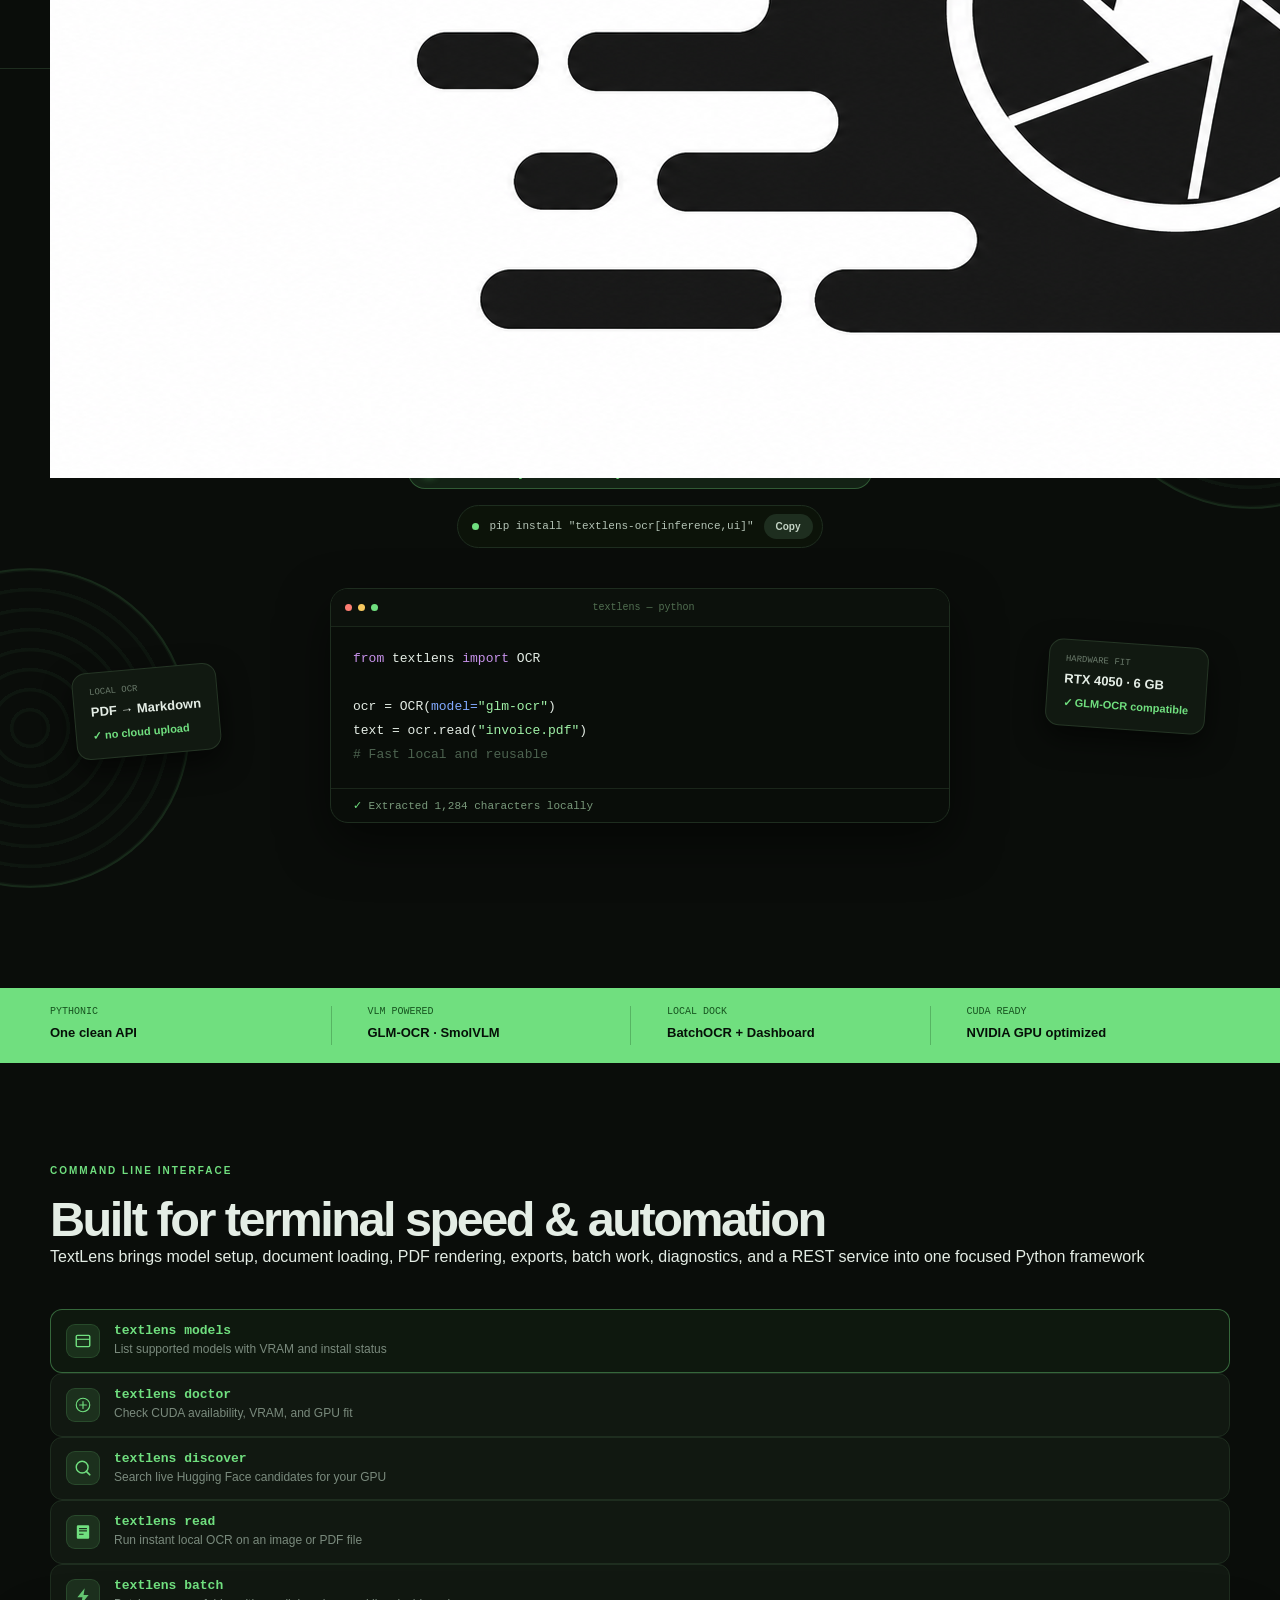
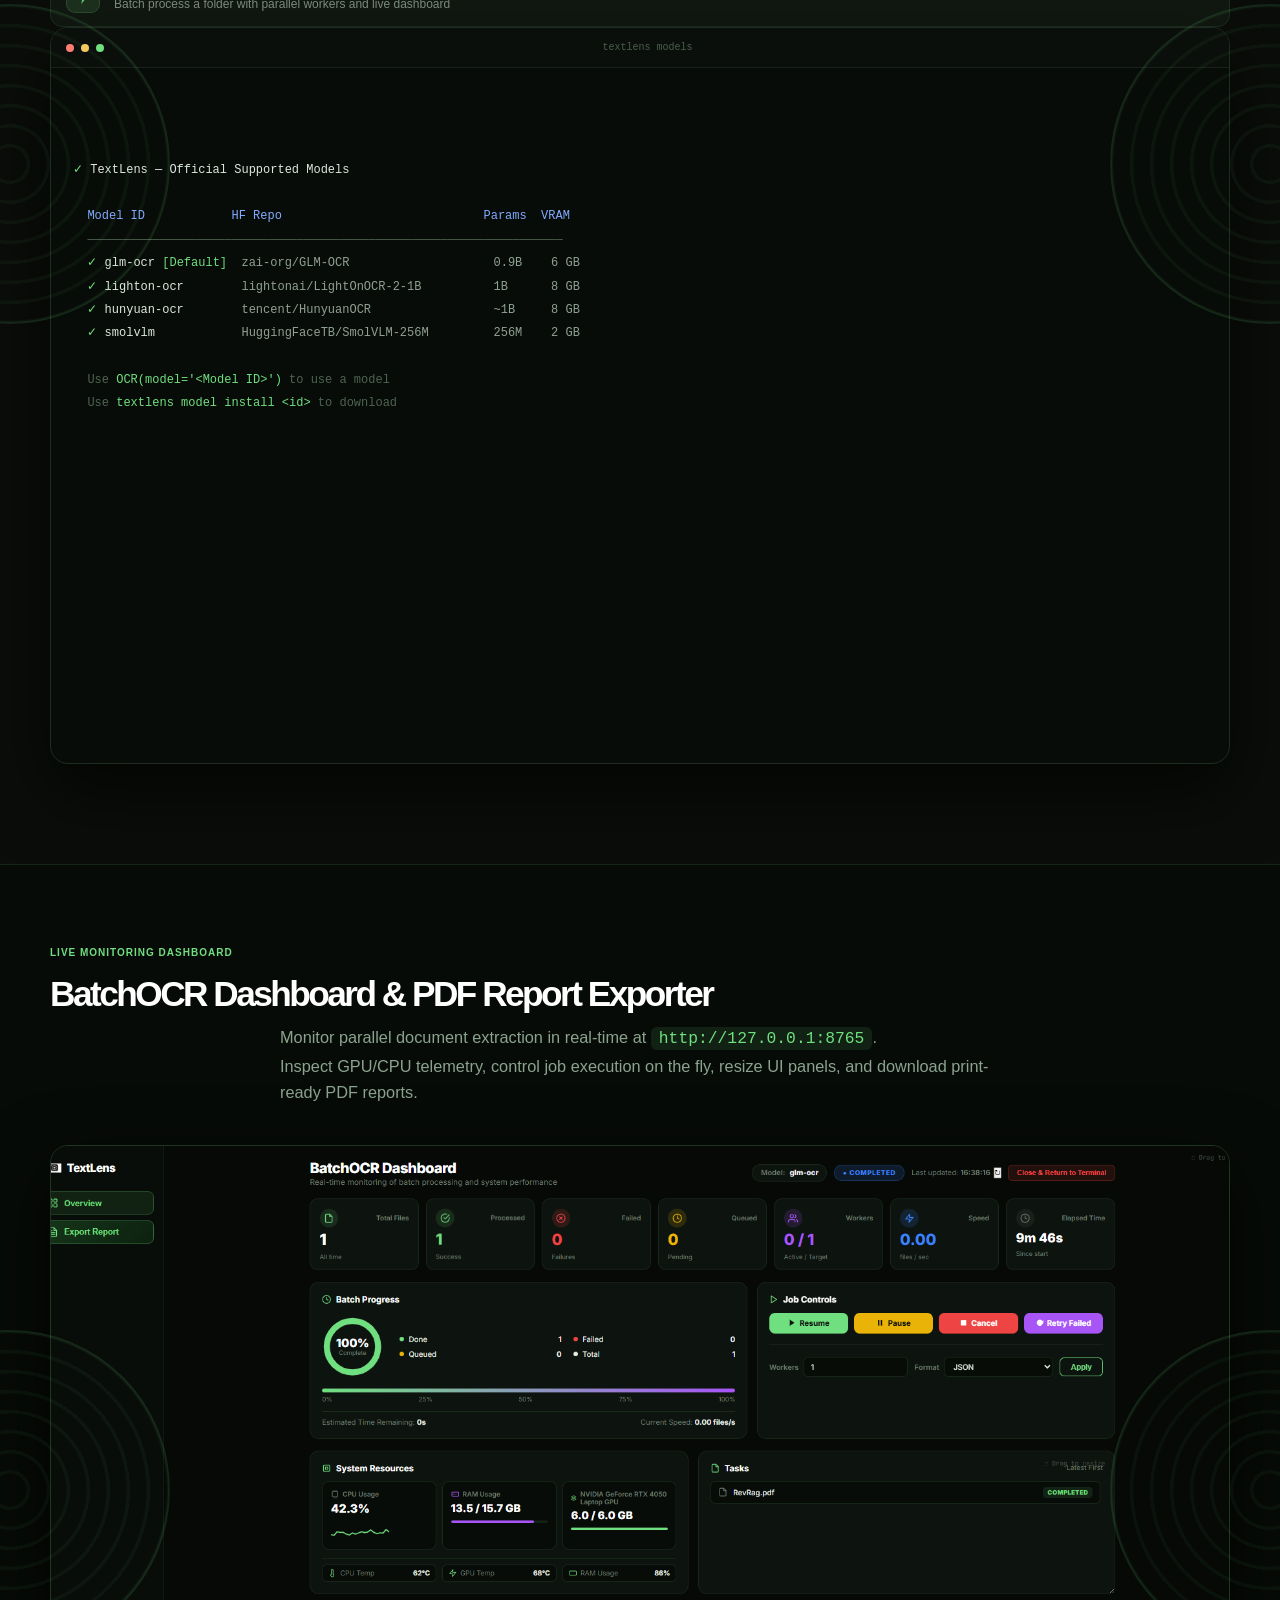
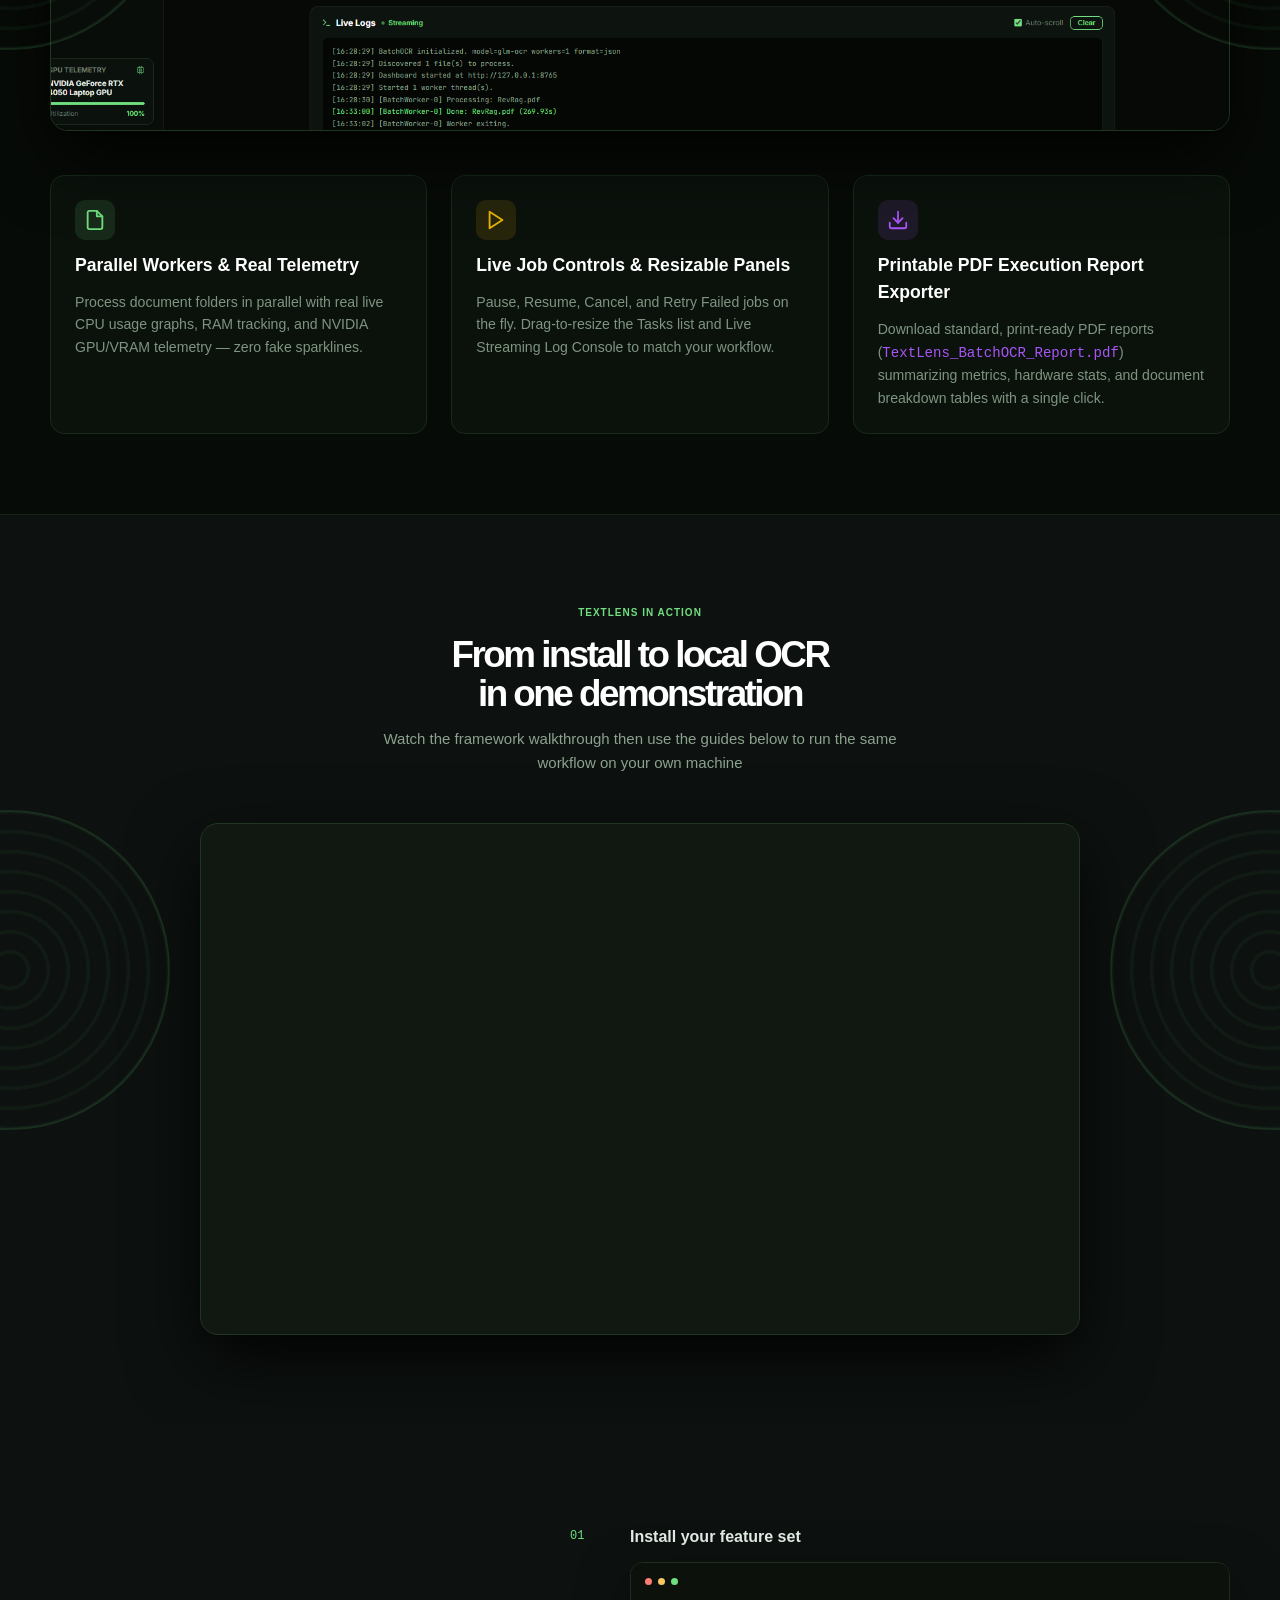
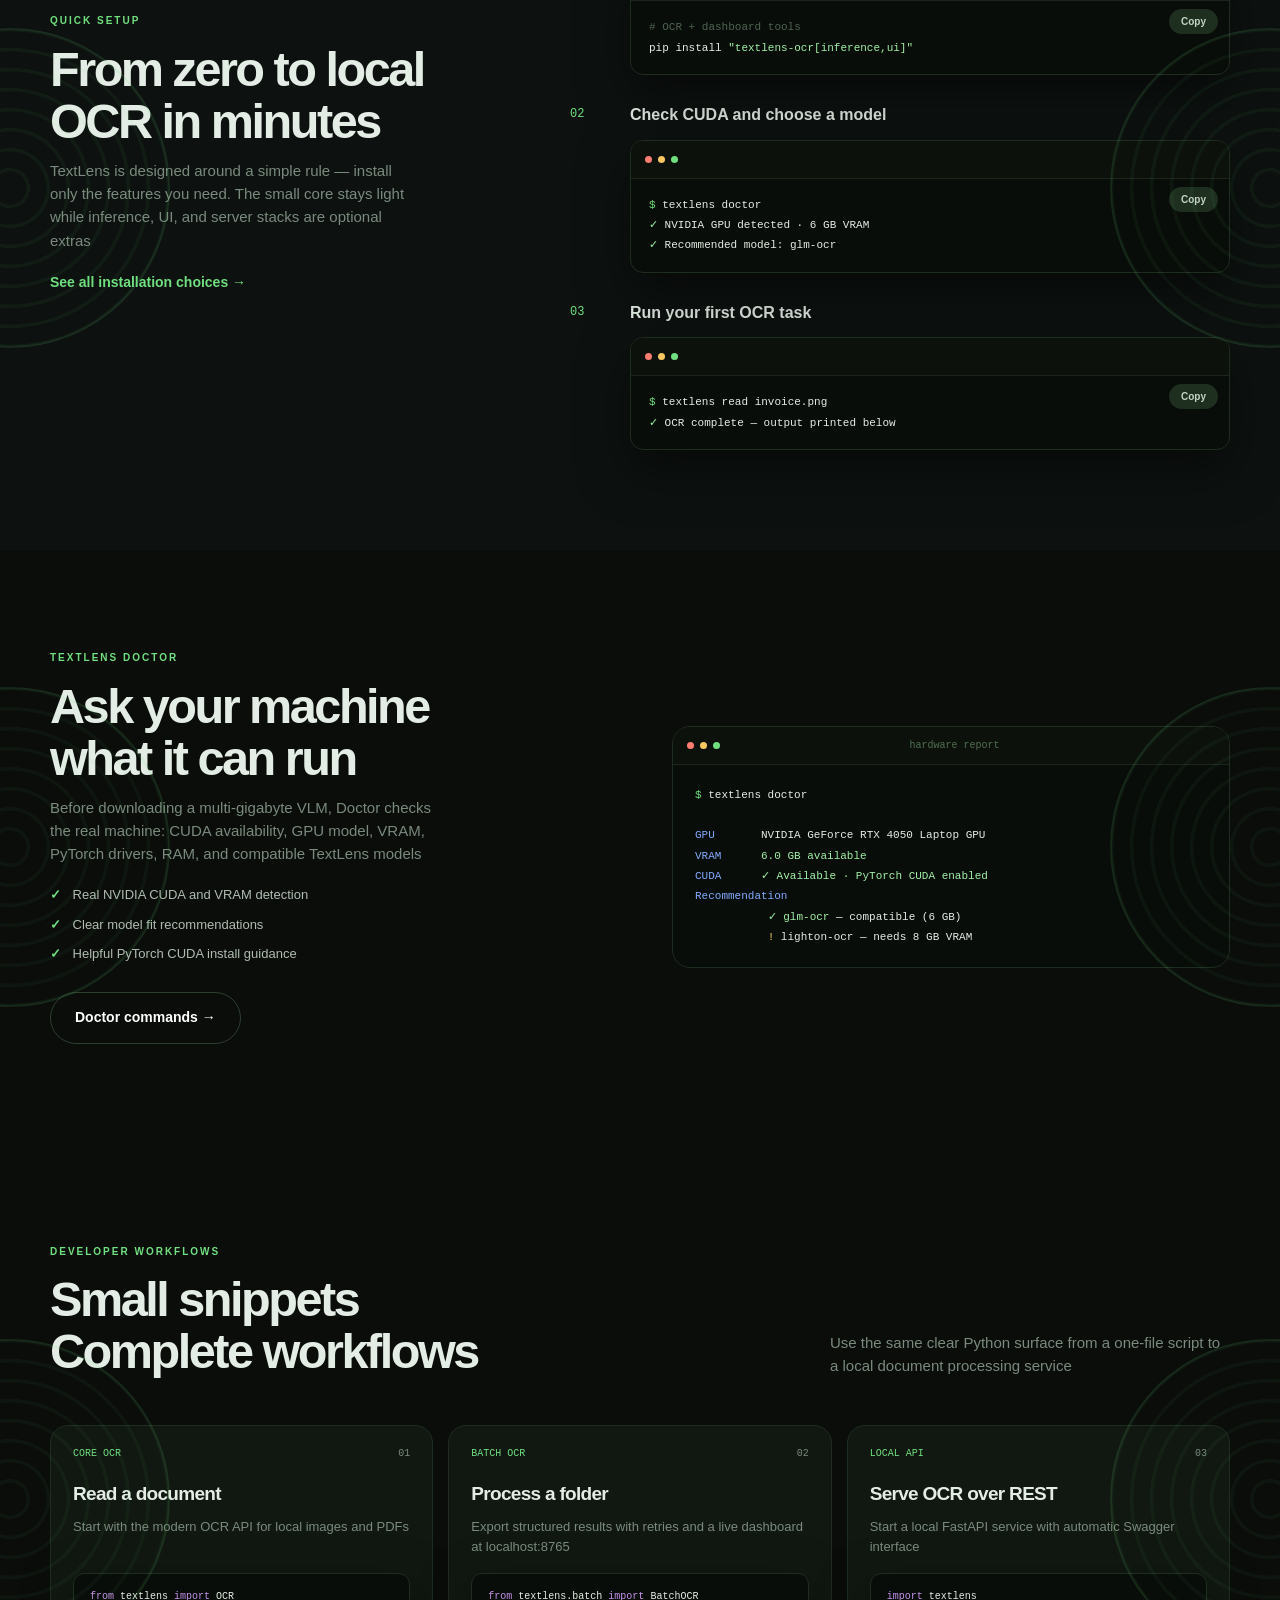
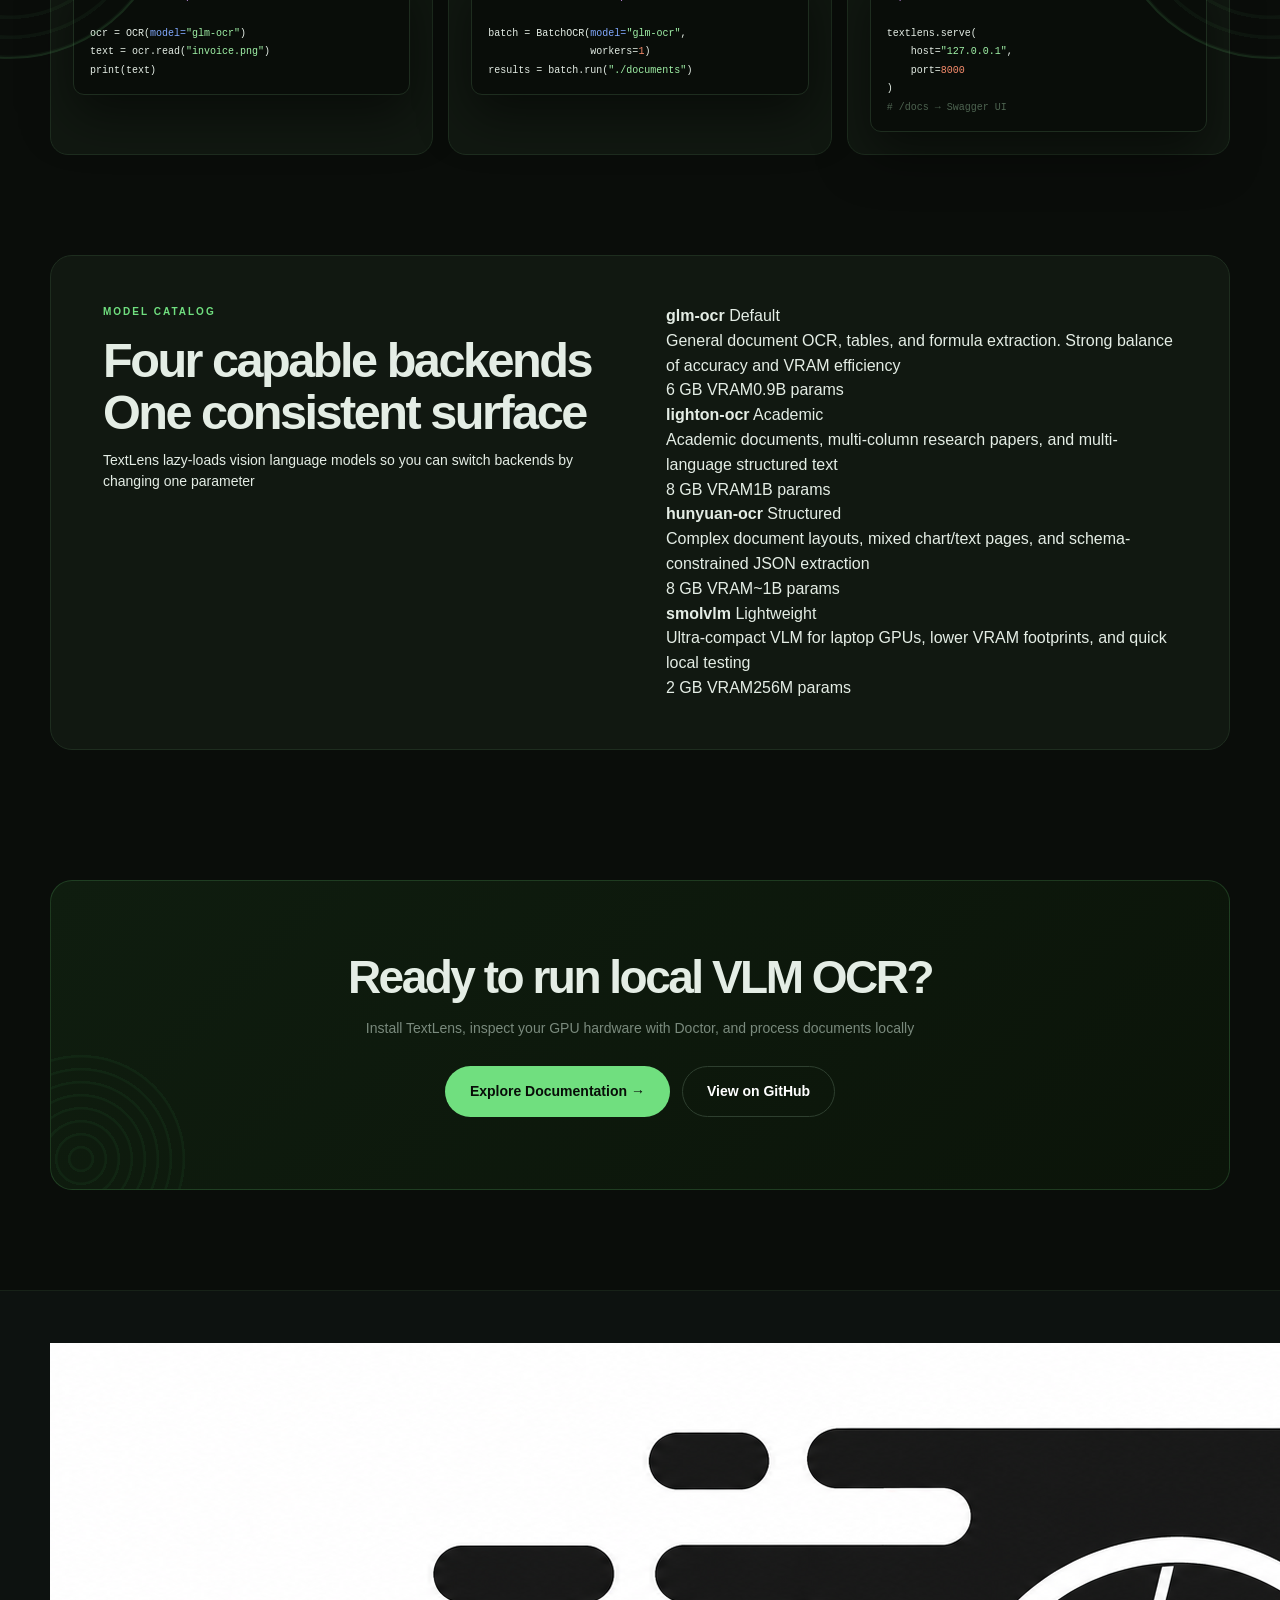
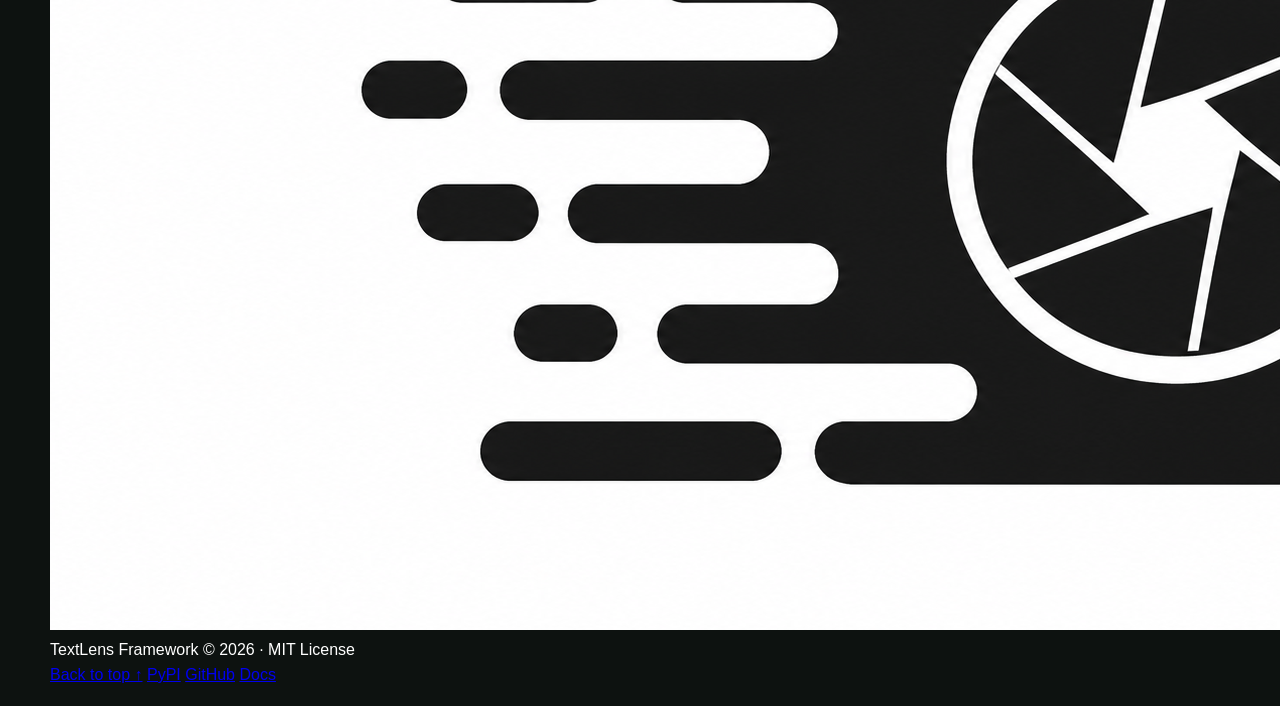
==== website/index.html @ 9c8c9f83 "style: move video walkthrough to Section #4 and add concentric green ring design accents to eliminat" ====
<!DOCTYPE html>
<html lang="en">
  <head>
    <meta charset="UTF-8" />
    <meta name="viewport" content="width=device-width, initial-scale=1.0" />
    <title>TextLens — Local VLM-Powered OCR for Python</title>
    <meta name="description" content="Local, VLM-powered OCR framework for Python: GLM-OCR, LightOnOCR, HunyuanOCR, SmolVLM, BatchOCR dashboard, REST API, and CUDA diagnostics." />
    <meta name="keywords" content="textlens, ocr, glm-ocr, vision-language-models, python, cuda, pytorch, document-ai" />

    <!-- Open Graph / Social -->
    <meta property="og:type" content="website" />
    <meta property="og:title" content="TextLens — Local VLM-Powered OCR for Python" />
    <meta property="og:description" content="Local, VLM-powered OCR framework for Python. Run GLM-OCR, LightOnOCR, HunyuanOCR, and SmolVLM locally with GPU acceleration." />

    <!-- Google Fonts: Outfit & JetBrains Mono -->
    <link rel="preconnect" href="https://fonts.googleapis.com" />
    <link rel="preconnect" href="https://fonts.gstatic.com" crossorigin />
    <link href="https://fonts.googleapis.com/css2?family=JetBrains+Mono:wght@400;500;600&family=Outfit:wght@300;400;500;600;700;800&display=swap" rel="stylesheet" />
    <link rel="stylesheet" href="styles.css" />
  </head>
  <body>

    <!-- ── Header ────────────────────────────────────────────── -->
    <header class="site-header">
      <div class="header-inner">
        <a class="brand" href="#top">
          <img src="assets/logo.png" alt="TextLens logo" class="brand-logo-img" />
          <span class="brand-name">TextLens</span>
        </a>

        <nav class="nav-links">
          <a href="#cli-showcase">CLI Showcase</a>
          <a href="#dashboard-showcase">Dashboard</a>
          <a href="#demo">Demo</a>
          <a href="#quickstart">Quickstart</a>
          <a href="#doctor">Doctor</a>
          <a href="#docs">Workflows</a>
          <a href="docs.html">Docs</a>
          <a href="https://pypi.org/project/textlens-ocr/" target="_blank" class="pypi-nav-badge">PyPI v0.1.1</a>
        </nav>

        <div class="header-cta">
          <a class="button button-outline button-sm" href="https://github.com/Srevarshan05/textlens" target="_blank" rel="noreferrer">
            <svg width="14" height="14" viewBox="0 0 24 24" fill="none" stroke="currentColor" stroke-width="2"><path d="M9 19c-5 1.5-5-2.5-7-3m14 6v-3.87a3.37 3.37 0 0 0-.94-2.61c3.14-.35 6.44-1.54 6.44-7A5.44 5.44 0 0 0 20 4.77 5.07 5.07 0 0 0 19.91 1S18.73.65 16 2.48a13.38 13.38 0 0 0-7 0C6.27.65 5.09 1 5.09 1A5.07 5.07 0 0 0 5 4.77a5.44 5.44 0 0 0-1.5 3.78c0 5.42 3.3 6.61 6.44 7A3.37 3.37 0 0 0 9 18.13V22"/></svg>
            GitHub
          </a>
        </div>
      </div>
    </header>

    <main id="top">

      <!-- ── Section 1: Hero ────────────────────────────────────── -->
      <section class="hero" style="position:relative; overflow:hidden;">
        <div class="hero-rings rings-left"></div>
        <div class="hero-rings rings-right"></div>
        <div class="container hero-content reveal">
          <p class="section-kicker" style="text-align:center;color:#70df7f">OPEN SOURCE &middot; LOCAL FIRST &middot; VLM POWERED</p>
          <h1>OCR made easy</h1>
          <p class="hero-copy">
            Get the right model tailored to your hardware<br />
            Run powerful vision language OCR locally optimized for your GPU
          </p>
          <div class="hero-actions">
            <a class="button button-primary" href="#quickstart">Start building &darr;</a>
            <a class="button button-outline" href="docs.html">Read the docs</a>
          </div>
          <div style="display:flex;justify-content:center;margin-bottom:16px;">
            <a href="https://pypi.org/project/textlens-ocr/" target="_blank" style="display:inline-flex;align-items:center;gap:8px;background:rgba(112,223,127,0.1);border:1px solid rgba(112,223,127,0.3);color:#70df7f;padding:6px 16px;border-radius:999px;font-size:0.8rem;font-weight:700;text-decoration:none;transition:all 0.2s;">
              <span style="width:8px;height:8px;border-radius:50%;background:#70df7f;display:inline-block;box-shadow:0 0 8px #70df7f;"></span>
              Now Officially Available on PyPI &middot; <code style="font-family:monospace;color:#fff;">pip install textlens-ocr</code> &rarr;
            </a>
          </div>
          <div class="install-pill">
            <span class="terminal-dot"></span>
            <code>pip install "textlens-ocr[inference,ui]"</code>
            <button class="copy-button" data-copy='pip install "textlens-ocr[inference,ui]"'>Copy</button>
          </div>
        </div>
        <div class="hero-stage container">
          <article class="float-card float-left">
            <span class="mini-label">LOCAL OCR</span>
            <strong style="font-size:13px">PDF &rarr; Markdown</strong>
            <span class="success">&#10003; no cloud upload</span>
          </article>
          <article class="terminal-window hero-terminal">
            <div class="terminal-bar"><span></span><span></span><span></span><p>textlens &mdash; python</p></div>
            <pre><code><span class="t-purple">from</span> textlens <span class="t-purple">import</span> OCR

ocr = OCR(<span class="t-blue">model=</span><span class="t-green">"glm-ocr"</span>)
text = ocr.read(<span class="t-green">"invoice.pdf"</span>)
<span class="t-comment"># Fast local and reusable</span></code></pre>
            <div class="terminal-result"><span>&#10003;</span> Extracted 1,284 characters locally</div>
          </article>
          <article class="float-card float-right">
            <span class="mini-label">HARDWARE FIT</span>
            <strong style="font-size:13px">RTX 4050 &middot; 6 GB</strong>
            <span class="success">&#10003; GLM-OCR compatible</span>
          </article>
        </div>
      </section>

      <!-- ── Section 2: Proof Strip & Interactive CLI Showcase ──── -->
      <section class="proof-strip">
        <div class="container proof-grid">
          <div><span>PYTHONIC</span><strong>One clean API</strong></div>
          <div><span>VLM POWERED</span><strong>GLM-OCR &middot; SmolVLM</strong></div>
          <div><span>LOCAL DOCK</span><strong>BatchOCR + Dashboard</strong></div>
          <div><span>CUDA READY</span><strong>NVIDIA GPU optimized</strong></div>
        </div>
      </section>

      <section id="cli-showcase" class="section cli-section" style="position:relative; overflow:hidden;">
        <div class="section-rings rings-left"></div>
        <div class="section-rings rings-right"></div>
        <div class="container">
          <div class="section-head text-center">
            <p class="section-kicker">COMMAND LINE INTERFACE</p>
            <h2 class="reveal">Built for terminal speed &amp; automation</h2>
            <p class="section-lead reveal" style="transition-delay:.1s">TextLens brings model setup, document loading, PDF rendering, exports, batch work, diagnostics, and a REST service into one focused Python framework</p>
          </div>

          <div class="cli-interactive-wrapper" style="margin-top:40px;">
            <div class="cli-nav-tabs">
              <div class="cli-cmd active" data-tab="models">
                <div class="cli-cmd-icon">
                  <svg width="18" height="18" viewBox="0 0 256 256" fill="none" xmlns="http://www.w3.org/2000/svg"><rect x="32" y="48" width="192" height="160" rx="16" stroke="#70df7f" stroke-width="20" fill="none"/><line x1="32" y1="104" x2="224" y2="104" stroke="#70df7f" stroke-width="16"/></svg>
                </div>
                <div class="cli-cmd-text">
                  <div class="cli-cmd-name">textlens models</div>
                  <div class="cli-cmd-desc">List supported models with VRAM and install status</div>
                </div>
              </div>
              <div class="cli-cmd" data-tab="doctor">
                <div class="cli-cmd-icon">
                  <svg width="18" height="18" viewBox="0 0 256 256" fill="none" xmlns="http://www.w3.org/2000/svg"><path d="M128,24A104,104,0,1,0,232,128,104.11,104.11,0,0,0,128,24Zm0,192a88,88,0,1,1,88-88A88.1,88.1,0,0,1,128,216Z" fill="#70df7f"/><path d="M128,72a8,8,0,0,0-8,8v40H80a8,8,0,0,0,0,16h40v40a8,8,0,0,0,16,0V136h40a8,8,0,0,0,0-16H136V80A8,8,0,0,0,128,72Z" fill="#70df7f"/></svg>
                </div>
                <div class="cli-cmd-text">
                  <div class="cli-cmd-name">textlens doctor</div>
                  <div class="cli-cmd-desc">Check CUDA availability, VRAM, and GPU fit</div>
                </div>
              </div>
              <div class="cli-cmd" data-tab="discover">
                <div class="cli-cmd-icon">
                  <svg width="18" height="18" viewBox="0 0 256 256" fill="none" xmlns="http://www.w3.org/2000/svg"><circle cx="116" cy="116" r="84" stroke="#70df7f" stroke-width="20" fill="none"/><line x1="175.4" y1="175.4" x2="224" y2="224" stroke="#70df7f" stroke-width="24" stroke-linecap="round"/></svg>
                </div>
                <div class="cli-cmd-text">
                  <div class="cli-cmd-name">textlens discover</div>
                  <div class="cli-cmd-desc">Search live Hugging Face candidates for your GPU</div>
                </div>
              </div>
              <div class="cli-cmd" data-tab="read">
                <div class="cli-cmd-icon">
                  <svg width="18" height="18" viewBox="0 0 256 256" fill="none" xmlns="http://www.w3.org/2000/svg"><path d="M200,32H56A16,16,0,0,0,40,48V208a16,16,0,0,0,16,16H200a16,16,0,0,0,16-16V48A16,16,0,0,0,200,32ZM72,72H184v16H72ZM184,120H72v-16H184Zm-48,48H72v-16h64Z" fill="#70df7f"/></svg>
                </div>
                <div class="cli-cmd-text">
                  <div class="cli-cmd-name">textlens read</div>
                  <div class="cli-cmd-desc">Run instant local OCR on an image or PDF file</div>
                </div>
              </div>
              <div class="cli-cmd" data-tab="batch">
                <div class="cli-cmd-icon">
                  <svg width="18" height="18" viewBox="0 0 256 256" fill="none" xmlns="http://www.w3.org/2000/svg"><polygon points="152,16 48,144 120,144 104,240 208,112 136,112" fill="#70df7f" fill-opacity=".85"/></svg>
                </div>
                <div class="cli-cmd-text">
                  <div class="cli-cmd-name">textlens batch</div>
                  <div class="cli-cmd-desc">Batch process a folder with parallel workers and live dashboard</div>
                </div>
              </div>
            </div>

            <div class="cli-panel reveal-right">
              <div class="cli-panel-bar">
                <span></span><span></span><span></span>
                <p id="cli-bar-label">textlens models</p>
              </div>
              <div class="cli-output">
                <!-- models tab -->
                <div class="cli-tab active" id="tab-models"><span class="g">&#10003;</span> <span class="w">TextLens — Official Supported Models</span>

  <span class="b">Model ID          </span>  <span class="b">HF Repo                          </span>  <span class="b">Params</span>  <span class="b">VRAM </span>
  <span class="d">──────────────────────────────────────────────────────────────────</span>
  <span class="g">&#10003;</span> <span class="w">glm-ocr</span> <span class="g">[Default]</span>  zai-org/GLM-OCR                    0.9B    6 GB
  <span class="g">&#10003;</span> <span class="w">lighton-ocr      </span>  lightonai/LightOnOCR-2-1B          1B      8 GB
  <span class="g">&#10003;</span> <span class="w">hunyuan-ocr      </span>  tencent/HunyuanOCR                 ~1B     8 GB
  <span class="g">&#10003;</span> <span class="w">smolvlm          </span>  HuggingFaceTB/SmolVLM-256M         256M    2 GB

  <span class="d">Use</span> <span class="g">OCR(model='&lt;Model ID&gt;')</span> <span class="d">to use a model</span>
  <span class="d">Use</span> <span class="g">textlens model install &lt;id&gt;</span> <span class="d">to download</span></div>

                <!-- doctor tab -->
                <div class="cli-tab" id="tab-doctor"><span class="pr">$</span> textlens doctor

  <span class="b">GPU   </span>  NVIDIA GeForce RTX 4050 Laptop GPU
  <span class="b">VRAM  </span>  <span class="g">6.0 GB available</span>
  <span class="b">CUDA  </span>  <span class="g">&#10003; Available &middot; PyTorch 2.4.0+cu124</span>
  <span class="b">CPU   </span>  Intel Core i7-13650HX
  <span class="b">RAM   </span>  16 GB

  <span class="w">Model recommendations:</span>
    <span class="g">&#10003;</span>  glm-ocr    <span class="d">— compatible (needs 6 GB)</span>
    <span class="g">&#10003;</span>  smolvlm    <span class="d">— compatible (needs 2 GB)</span>
    <span class="y">!</span>  lighton-ocr <span class="d">— needs 8 GB VRAM</span>
    <span class="y">!</span>  hunyuan-ocr <span class="d">— needs 8 GB VRAM</span></div>

                <!-- discover tab -->
                <div class="cli-tab" id="tab-discover"><span class="pr">$</span> textlens discover GLM-OCR --compatible-only

  <span class="d">Detected:</span> <span class="g">NVIDIA RTX 4050 (6 GB VRAM)</span>

  <span class="b">Repository              </span>  <span class="b">Params</span>  <span class="b">VRAM    </span>  <span class="b">Hardware fit</span>
  <span class="d">─────────────────────────────────────────────────────────</span>
  <span class="g">&#10003;</span> zai-org/GLM-OCR          0.9B    ~6 GB     <span class="g">Compatible</span>
  <span class="g">&#10003;</span> zai-org/GLM-OCR-v1.1     0.9B    ~6 GB     <span class="g">Compatible</span>

  <span class="d">Note: Live candidates are research suggestions.</span>
  <span class="d">Results cached for 15 min. Use --refresh for live data.</span></div>

                <!-- read tab -->
                <div class="cli-tab" id="tab-read"><span class="pr">$</span> textlens read invoice.png --model glm-ocr

  <span class="d">Loading</span> <span class="g">glm-ocr</span> <span class="d">on</span> <span class="g">cuda:0</span><span class="d">...</span>
  <span class="g">&#10003;</span> Model ready <span class="d">(5.3s)</span>

  <span class="w">Invoice #1042</span>
  <span class="w">Date: 2024-08-01</span>
  <span class="w">Bill To: Srevarshan Subramanian</span>
  <span class="w">Amount: $1,200.00</span>
  <span class="w">Status: Paid</span>

  <span class="d">─────────────────</span>
  <span class="g">&#10003;</span> OCR complete &middot; 312 chars &middot; 4.2s</div>

                <!-- batch tab -->
                <div class="cli-tab" id="tab-batch"><span class="pr">$</span> textlens batch ./documents --model glm-ocr --workers 1

  <span class="d">Scanning</span> <span class="w">./documents</span> <span class="d">for supported files...</span>
  <span class="g">&#10003;</span> Found <span class="w">24 files</span> <span class="d">(18 PDF, 6 PNG)</span>

  <span class="d">Dashboard:</span>  <span class="g">http://localhost:8765</span>
  <span class="d">Output:    </span>  <span class="g">./batch_output/</span>

  <span class="b">[██████████░░░░░░░░░░]</span> <span class="w">12/24</span> <span class="d">files</span>
  <span class="g">&#10003;</span> invoice_01.pdf   <span class="d">→ 1,284 chars (3.1s)</span>
  <span class="g">&#10003;</span> receipt_q3.pdf   <span class="d">→ 892 chars  (2.8s)</span>
  <span class="y">&#8635;</span> contract_v2.pdf  <span class="d">retrying (1/2)...</span>
  <span class="g">&#10003;</span> scan_aug.png     <span class="d">→ 2,104 chars (3.4s)</span></div>
              </div>
            </div>
          </div>
        </div>
      </section>

      <!-- ── Section 3: BatchOCR Dashboard Showcase ─────────────── -->
      <section id="dashboard-showcase" class="section dashboard-showcase" style="background:#070b07; border-top:1px solid #142416; border-bottom:1px solid #142416; padding:80px 0; position:relative; overflow:hidden;">
        <div class="section-rings rings-left"></div>
        <div class="section-rings rings-right"></div>
        <div class="container">
          <div class="section-head text-center reveal">
            <p class="section-kicker" style="color:#70df7f; font-weight:700; letter-spacing:1px;">LIVE MONITORING DASHBOARD</p>
            <h2 style="font-size:2.2rem; font-weight:800; color:#fff; margin-top:8px;">BatchOCR Dashboard &amp; PDF Report Exporter</h2>
            <p class="section-lead" style="color:#8ba38e; max-width:720px; margin:12px auto 0; font-size:1.02rem; line-height:1.6;">
              Monitor parallel document extraction in real-time at <code style="color:#70df7f; background:rgba(112,223,127,0.1); padding:2px 8px; border-radius:6px;">http://127.0.0.1:8765</code>.<br />
              Inspect GPU/CPU telemetry, control job execution on the fly, resize UI panels, and download print-ready PDF reports.
            </p>
          </div>

          <div class="dashboard-img-wrapper reveal" style="margin-top:40px; position:relative; border-radius:18px; overflow:hidden; border:1px solid #1f3621; box-shadow: 0 25px 70px rgba(0,0,0,0.85);">
            <img src="assets/batch-dashboard-screenshot.png" alt="BatchOCR Live Dashboard Screenshot" style="width:100%; height:auto; display:block;" />
          </div>

          <div class="dashboard-features-grid" style="margin-top:44px; display:grid; grid-template-columns: repeat(3, 1fr); gap:24px;">
            <div class="dash-feature-card" style="background:#0b120c; border:1px solid #182a1a; border-radius:14px; padding:24px; display:flex; flex-direction:column; gap:12px;">
              <div style="width:40px; height:40px; border-radius:10px; background:rgba(112,223,127,0.12); display:grid; place-items:center;">
                <svg width="22" height="22" viewBox="0 0 24 24" fill="none" stroke="#70df7f" stroke-width="2" stroke-linecap="round" stroke-linejoin="round"><path d="M14 2H6a2 2 0 0 0-2 2v16a2 2 0 0 0 2 2h12a2 2 0 0 0 2-2V8z"/><polyline points="14 2 14 8 20 8"/></svg>
              </div>
              <h3 style="font-size:1.1rem; font-weight:700; color:#fff;">Parallel Workers &amp; Real Telemetry</h3>
              <p style="font-size:0.88rem; color:#7e9481; line-height:1.6;">Process document folders in parallel with real live CPU usage graphs, RAM tracking, and NVIDIA GPU/VRAM telemetry — zero fake sparklines.</p>
            </div>

            <div class="dash-feature-card" style="background:#0b120c; border:1px solid #182a1a; border-radius:14px; padding:24px; display:flex; flex-direction:column; gap:12px;">
              <div style="width:40px; height:40px; border-radius:10px; background:rgba(234,179,8,0.12); display:grid; place-items:center;">
                <svg width="22" height="22" viewBox="0 0 24 24" fill="none" stroke="#eab308" stroke-width="2" stroke-linecap="round" stroke-linejoin="round"><polygon points="5 3 19 12 5 21 5 3"/></svg>
              </div>
              <h3 style="font-size:1.1rem; font-weight:700; color:#fff;">Live Job Controls &amp; Resizable Panels</h3>
              <p style="font-size:0.88rem; color:#7e9481; line-height:1.6;">Pause, Resume, Cancel, and Retry Failed jobs on the fly. Drag-to-resize the Tasks list and Live Streaming Log Console to match your workflow.</p>
            </div>

            <div class="dash-feature-card" style="background:#0b120c; border:1px solid #182a1a; border-radius:14px; padding:24px; display:flex; flex-direction:column; gap:12px;">
              <div style="width:40px; height:40px; border-radius:10px; background:rgba(168,85,247,0.12); display:grid; place-items:center;">
                <svg width="22" height="22" viewBox="0 0 24 24" fill="none" stroke="#a855f7" stroke-width="2" stroke-linecap="round" stroke-linejoin="round"><path d="M21 15v4a2 2 0 0 1-2 2H5a2 2 0 0 1-2-2v-4"/><polyline points="7 10 12 15 17 10"/><line x1="12" y1="15" x2="12" y2="3"/></svg>
              </div>
              <h3 style="font-size:1.1rem; font-weight:700; color:#fff;">Printable PDF Execution Report Exporter</h3>
              <p style="font-size:0.88rem; color:#7e9481; line-height:1.6;">Download standard, print-ready PDF reports (<code style="color:#a855f7;">TextLens_BatchOCR_Report.pdf</code>) summarizing metrics, hardware stats, and document breakdown tables with a single click.</p>
            </div>
          </div>
        </div>
      </section>

      <!-- ── Section 4: Video Demonstration ────────────────────── -->
      <section id="demo" class="section demo-section section-soft" style="position:relative; overflow:hidden; padding:90px 0;">
        <div class="section-rings rings-left"></div>
        <div class="section-rings rings-right"></div>
        <div class="container">
          <p class="section-kicker" style="text-align:center; color:#70df7f; font-weight:700; letter-spacing:1px;">TEXTLENS IN ACTION</p>
          <div class="section-heading" style="flex-direction:column;text-align:center;align-items:center;gap:14px; margin-top:8px;">
            <h2 class="reveal" style="font-size:2.3rem; font-weight:800; color:#fff;">From install to local OCR<br />in one demonstration</h2>
            <p class="reveal" style="max-width:520px; margin:0 auto; transition-delay:.1s; color:#8ba38e; line-height:1.6;">Watch the framework walkthrough then use the guides below to run the same workflow on your own machine</p>
          </div>
          <div class="video-shell reveal" style="max-width:880px; margin:36px auto 0; border-radius:18px; overflow:hidden; border:1px solid #1f3621; box-shadow: 0 25px 70px rgba(0,0,0,0.85);">
            <iframe src="https://www.youtube.com/embed/CGADrrqRZ7Q"
              title="TextLens framework demonstration"
              loading="lazy"
              allow="accelerometer; autoplay; clipboard-write; encrypted-media; gyroscope; picture-in-picture; web-share"
              allowfullscreen
              style="width:100%; height:490px; border:none; display:block;">
            </iframe>
          </div>
        </div>
      </section>

      <!-- ── Section 5: Quick Start ─────────────────────────────── -->
      <section id="quickstart" class="section quickstart section-soft" style="position:relative; overflow:hidden;">
        <div class="section-rings rings-left"></div>
        <div class="section-rings rings-right"></div>
        <div class="container split-layout">
          <div class="sticky-copy reveal-left">
            <p class="section-kicker">QUICK SETUP</p>
            <h2>From zero to local OCR in minutes</h2>
            <p>TextLens is designed around a simple rule &mdash; install only the features you need. The small core stays light while inference, UI, and server stacks are optional extras</p>
            <a class="text-link" href="docs.html#install">See all installation choices <span>&rarr;</span></a>
          </div>
          <div class="steps stagger">
            <article class="step">
              <div class="step-number">01</div>
              <div>
                <p>Install your feature set</p>
                <div class="terminal-window compact" style="position:relative">
                  <div class="terminal-bar"><span></span><span></span><span></span></div>
                  <pre><code><span class="t-comment"># OCR + dashboard tools</span>
pip install <span class="t-green">"textlens-ocr[inference,ui]"</span></code></pre>
                  <button class="copy-button corner-copy" data-copy='pip install "textlens-ocr[inference,ui]"'>Copy</button>
                </div>
              </div>
            </article>
            <article class="step">
              <div class="step-number">02</div>
              <div>
                <p>Check CUDA and choose a model</p>
                <div class="terminal-window compact" style="position:relative">
                  <div class="terminal-bar"><span></span><span></span><span></span></div>
                  <pre><code><span class="prompt">$</span> textlens doctor
<span class="t-green">&#10003;</span> NVIDIA GPU detected &middot; 6 GB VRAM
<span class="t-green">&#10003;</span> Recommended model: glm-ocr</code></pre>
                  <button class="copy-button corner-copy" data-copy="textlens doctor">Copy</button>
                </div>
              </div>
            </article>
            <article class="step">
              <div class="step-number">03</div>
              <div>
                <p>Run your first OCR task</p>
                <div class="terminal-window compact" style="position:relative">
                  <div class="terminal-bar"><span></span><span></span><span></span></div>
                  <pre><code><span class="prompt">$</span> textlens read invoice.png
<span class="t-green">&#10003;</span> OCR complete &mdash; output printed below</code></pre>
                  <button class="copy-button corner-copy" data-copy="textlens read invoice.png">Copy</button>
                </div>
              </div>
            </article>
          </div>
        </div>
      </section>

      <!-- ── Section 6: Doctor ──────────────────────────────────── -->
      <section id="doctor" class="section doctor-section" style="position:relative; overflow:hidden;">
        <div class="section-rings rings-left"></div>
        <div class="section-rings rings-right"></div>
        <div class="container doctor-panel">
          <div class="doctor-copy reveal-left">
            <p class="section-kicker">TEXTLENS DOCTOR</p>
            <h2>Ask your machine<br />what it can run</h2>
            <p>Before downloading a multi-gigabyte VLM, Doctor checks the real machine: CUDA availability, GPU model, VRAM, PyTorch drivers, RAM, and compatible TextLens models</p>
            <ul>
              <li><span>&#10003;</span> Real NVIDIA CUDA and VRAM detection</li>
              <li><span>&#10003;</span> Clear model fit recommendations</li>
              <li><span>&#10003;</span> Helpful PyTorch CUDA install guidance</li>
            </ul>
            <a class="button button-outline" href="docs.html#doctor">Doctor commands &rarr;</a>
          </div>
          <div class="doctor-terminal terminal-window reveal-right">
            <div class="terminal-bar"><span></span><span></span><span></span><p>hardware report</p></div>
            <pre><code><span class="prompt">$</span> textlens doctor

<span class="t-blue">GPU</span>       NVIDIA GeForce RTX 4050 Laptop GPU
<span class="t-blue">VRAM</span>      <span class="t-green">6.0 GB available</span>
<span class="t-blue">CUDA</span>      <span class="t-green">&#10003; Available &middot; PyTorch CUDA enabled</span>
<span class="t-blue">Recommendation</span>
           <span class="t-green">&#10003; glm-ocr</span> &mdash; compatible (6 GB)
           <span class="t-yellow">!</span> lighton-ocr &mdash; needs 8 GB VRAM</code></pre>
          </div>
        </div>
      </section>

      <!-- ── Section 7: Workflows ────────────────────────────────── -->
      <section id="docs" class="section docs-section" style="position:relative; overflow:hidden;">
        <div class="section-rings rings-left"></div>
        <div class="section-rings rings-right"></div>
        <div class="container">
          <p class="section-kicker">DEVELOPER WORKFLOWS</p>
          <div class="section-heading docs-heading">
            <h2 class="reveal">Small snippets<br />Complete workflows</h2>
            <p class="reveal" style="transition-delay:.1s">Use the same clear Python surface from a one-file script to a local document processing service</p>
          </div>
          <div class="workflow-grid stagger">
            <article class="workflow-card">
              <div class="workflow-top"><span class="workflow-label">CORE OCR</span><span>01</span></div>
              <h3>Read a document</h3>
              <p>Start with the modern OCR API for local images and PDFs</p>
              <div class="terminal-window">
                <pre><code><span class="t-purple">from</span> textlens <span class="t-purple">import</span> OCR

ocr = OCR(<span class="t-blue">model=</span><span class="t-green">"glm-ocr"</span>)
text = ocr.read(<span class="t-green">"invoice.png"</span>)
print(text)</code></pre>
              </div>
            </article>
            <article class="workflow-card">
              <div class="workflow-top"><span class="workflow-label">BATCH OCR</span><span>02</span></div>
              <h3>Process a folder</h3>
              <p>Export structured results with retries and a live dashboard at localhost:8765</p>
              <div class="terminal-window">
                <pre><code><span class="t-purple">from</span> textlens.batch <span class="t-purple">import</span> BatchOCR

batch = BatchOCR(<span class="t-blue">model=</span><span class="t-green">"glm-ocr"</span>,
                 workers=<span class="t-number">1</span>)
results = batch.run(<span class="t-green">"./documents"</span>)</code></pre>
              </div>
            </article>
            <article class="workflow-card">
              <div class="workflow-top"><span class="workflow-label">LOCAL API</span><span>03</span></div>
              <h3>Serve OCR over REST</h3>
              <p>Start a local FastAPI service with automatic Swagger interface</p>
              <div class="terminal-window">
                <pre><code><span class="t-purple">import</span> textlens

textlens.serve(
    host=<span class="t-green">"127.0.0.1"</span>,
    port=<span class="t-number">8000</span>
)
<span class="t-comment"># /docs &rarr; Swagger UI</span></code></pre>
              </div>
            </article>
          </div>
        </div>
      </section>

      <!-- ── Section 8: Model catalog ────────────────────────────── -->
      <section class="catalog-section">
        <div class="container">
          <div class="catalog-shell reveal">
            <div>
              <p class="section-kicker">MODEL CATALOG</p>
              <h2>Four capable backends<br />One consistent surface</h2>
              <p style="margin-top:12px;color:var(--muted-text)">TextLens lazy-loads vision language models so you can switch backends by changing one parameter</p>
            </div>

            <div class="model-cards">
              <article class="model-card active-card">
                <div class="model-card-head">
                  <strong>glm-ocr</strong>
                  <span class="badge badge-green">Default</span>
                </div>
                <p>General document OCR, tables, and formula extraction. Strong balance of accuracy and VRAM efficiency</p>
                <div class="model-meta"><span>6 GB VRAM</span><span>0.9B params</span></div>
              </article>

              <article class="model-card">
                <div class="model-card-head">
                  <strong>lighton-ocr</strong>
                  <span class="badge badge-blue">Academic</span>
                </div>
                <p>Academic documents, multi-column research papers, and multi-language structured text</p>
                <div class="model-meta"><span>8 GB VRAM</span><span>1B params</span></div>
              </article>

              <article class="model-card">
                <div class="model-card-head">
                  <strong>hunyuan-ocr</strong>
                  <span class="badge badge-purple">Structured</span>
                </div>
                <p>Complex document layouts, mixed chart/text pages, and schema-constrained JSON extraction</p>
                <div class="model-meta"><span>8 GB VRAM</span><span>~1B params</span></div>
              </article>

              <article class="model-card">
                <div class="model-card-head">
                  <strong>smolvlm</strong>
                  <span class="badge badge-yellow">Lightweight</span>
                </div>
                <p>Ultra-compact VLM for laptop GPUs, lower VRAM footprints, and quick local testing</p>
                <div class="model-meta"><span>2 GB VRAM</span><span>256M params</span></div>
              </article>
            </div>
          </div>
        </div>
      </section>

      <!-- ── CTA / Footer ────────────────────────────────────────── -->
      <section class="cta-section">
        <div class="container cta-box reveal">
          <div class="cta-rings"></div>
          <h2>Ready to run local VLM OCR?</h2>
          <p>Install TextLens, inspect your GPU hardware with Doctor, and process documents locally</p>
          <div class="cta-actions">
            <a class="button button-primary" href="docs.html">Explore Documentation &rarr;</a>
            <a class="button button-outline" href="https://github.com/Srevarshan05/textlens" target="_blank" rel="noreferrer">View on GitHub</a>
          </div>
        </div>
      </section>

    </main>

    <footer class="site-footer">
      <div class="container footer-inner">
        <div class="footer-brand">
          <img src="assets/logo.png" alt="TextLens" class="brand-logo-img" />
          <span>TextLens Framework &copy; 2026 &middot; MIT License</span>
        </div>
        <div class="footer-links">
          <a href="#top">Back to top &uarr;</a>
          <a href="https://pypi.org/project/textlens-ocr/" target="_blank">PyPI</a>
          <a href="https://github.com/Srevarshan05/textlens" target="_blank">GitHub</a>
          <a href="docs.html">Docs</a>
        </div>
      </div>
    </footer>

    <script src="app.js"></script>
  </body>
</html>
---- website/styles.css ----
/* ═══════════════════════════════════════════════════════════════════
   TextLens — styles.css   (clean rewrite, all dark, no white gaps)
   ═══════════════════════════════════════════════════════════════════ */

/* ── Tokens ─────────────────────────────────────────────────────── */
:root {
  --bg:        #0a0d0a;
  --bg-soft:   #0d1210;
  --bg-card:   #111811;
  --bg-card2:  #131b13;
  --lime:      #70df7f;
  --lime-dim:  rgba(112,223,127,0.12);
  --line:      #1e2d1f;
  --line2:     #172218;
  --muted:     #7a8a7d;
  --text:      #e4ede5;
  --text-soft: #b0bcb2;
  --mono:      "DM Mono", monospace;
  --sans:      "Manrope", Arial, sans-serif;
  --r:         18px;
  --r-sm:      12px;
}

/* ── Reset ───────────────────────────────────────────────────────── */
*, *::before, *::after { box-sizing: border-box; margin: 0; padding: 0; }
html {
  scroll-behavior: smooth;
  background: var(--bg);          /* prevents flash of white on overscroll */
}
body {
  background: var(--bg);
  color: var(--text);
  font-family: var(--sans);
  line-height: 1.55;
  min-height: 100vh;
}

/* ── Layout helpers ──────────────────────────────────────────────── */
.container {
  width: min(1180px, calc(100% - 48px));
  margin: 0 auto;
}
.narrow { max-width: 780px; margin: 0 auto; }

/* ── ■ HEADER — full width, dark background always ──────────────── */
.site-header {
  width: 100%;
  background: var(--bg);
  border-bottom: 1px solid var(--line);
  position: sticky;
  top: 0;
  z-index: 200;
}
/* inner wrapper centres the content */
.header-inner {
  width: min(1180px, calc(100% - 48px));
  margin: 0 auto;
  height: 68px;
  display: flex;
  align-items: center;
  gap: 28px;
}
.brand {
  display: inline-flex;
  align-items: center;
  gap: 10px;
  color: #fff;
  text-decoration: none;
  flex-shrink: 0;
}
.nav-links {
  display: flex;
  gap: 28px;
  margin-left: auto;
}
.nav-links a {
  color: var(--text-soft);
  text-decoration: none;
  font-size: 14px;
  font-weight: 600;
  transition: color .2s;
}
.nav-links a:hover { color: var(--lime); }
.menu-button { display: none; }

/* GitHub pill */
.github-link {
  display: flex;
  align-items: center;
  gap: 7px;
  color: var(--text-soft);
  text-decoration: none;
  border: 1px solid var(--line);
  border-radius: 999px;
  padding: 8px 14px;
  font-size: 12px;
  font-weight: 700;
  white-space: nowrap;
  transition: border-color .2s, color .2s;
}
.github-link:hover { border-color: var(--lime); color: var(--lime); }
.github-link svg { width: 16px; height: 16px; fill: currentColor; flex-shrink: 0; }

/* ── Buttons ─────────────────────────────────────────────────────── */
.button {
  display: inline-flex;
  align-items: center;
  justify-content: center;
  gap: 10px;
  text-decoration: none;
  border: 1px solid transparent;
  padding: 14px 24px;
  border-radius: 999px;
  font-size: 14px;
  font-weight: 800;
  transition: transform .2s, box-shadow .2s;
  cursor: pointer;
}
.button:hover { transform: translateY(-2px); }
.button-primary { background: var(--lime); color: #080d08; }
.button-primary:hover { box-shadow: 0 12px 28px rgba(112,223,127,0.3); }
.button-outline  { border-color: #2e3f2f; color: #fff; background: transparent; }
.button-outline:hover { border-color: var(--lime); }
.button-dark     { background: var(--bg); color: #fff; border-color: #2e3f2f; }
.button-ghost    { border-color: #2e3f2f; color: #fff; background: transparent; }
.button-ghost:hover { border-color: var(--lime); }
.text-link {
  color: var(--lime);
  font-weight: 700;
  font-size: 14px;
  text-decoration: none;
  transition: opacity .2s;
}
.text-link:hover { opacity: .75; }

/* ── Section helpers ─────────────────────────────────────────────── */
.section      { padding: 100px 0; }
.section-soft { background: var(--bg-soft); }
.section-kicker {
  display: block;
  font-size: 10px;
  font-weight: 800;
  letter-spacing: 2px;
  color: var(--lime);
  text-transform: uppercase;
  margin-bottom: 14px;
}
.section-heading {
  display: flex;
  justify-content: space-between;
  align-items: flex-end;
  gap: 48px;
  margin-bottom: 48px;
}
.section-heading h2 { flex-shrink: 0; }
.section-heading p  { max-width: 400px; color: var(--muted); font-size: 15px; }
h2 {
  font-size: clamp(30px, 3.8vw, 52px);
  font-weight: 800;
  line-height: 1.07;
  letter-spacing: -2.5px;
}

/* ── HERO ────────────────────────────────────────────────────────── */
.hero {
  background: var(--bg);
  position: relative;
  overflow: hidden;
  padding-bottom: 80px;
}
.hero-content {
  text-align: center;
  position: relative;
  z-index: 1;
  padding-top: 90px;
}
.hero h1 {
  font-size: clamp(48px, 7vw, 96px);
  font-weight: 800;
  letter-spacing: -5px;
  line-height: .97;
  max-width: 880px;
  margin: 0 auto 22px;
  color: #fff;
}
.hero-copy {
  color: #7a907c;
  max-width: 560px;
  margin: 0 auto;
  font-size: 16px;
  line-height: 1.7;
}
.hero-actions {
  display: flex;
  justify-content: center;
  gap: 12px;
  margin: 28px 0 24px;
  flex-wrap: wrap;
}
.install-pill {
  display: flex;
  align-items: center;
  gap: 10px;
  background: #0c1309;
  border: 1px solid var(--line);
  width: max-content;
  max-width: calc(100% - 32px);
  padding: 8px 9px 8px 14px;
  border-radius: 999px;
  margin: 0 auto;
  color: #b4c4b6;
  font-family: var(--mono);
  font-size: 11px;
}
.terminal-dot {
  width: 7px;
  height: 7px;
  border-radius: 50%;
  background: var(--lime);
  flex-shrink: 0;
}
.copy-button {
  border: 0;
  background: #1e2e1f;
  color: #c4d4c5;
  border-radius: 999px;
  padding: 7px 12px;
  font: 600 10px var(--sans);
  cursor: pointer;
  transition: background .2s, color .2s;
  white-space: nowrap;
}
.copy-button:hover { background: var(--lime); color: #080d08; }

/* Hero stage */
.hero-stage {
  height: 320px;
  position: relative;
  margin-top: 40px;
}
.hero-terminal {
  width: min(620px, 100%);
  margin: 0 auto;
  text-align: left;
  position: relative;
  z-index: 2;
}
.float-card {
  position: absolute;
  background: #111911;
  border: 1px solid #253525;
  border-radius: 14px;
  padding: 14px 16px;
  display: flex;
  flex-direction: column;
  gap: 5px;
  z-index: 3;
  box-shadow: 0 12px 28px rgba(0,0,0,.55);
}
.mini-label { font: 9px var(--mono); color: #6a7a6b; }
.success    { color: var(--lime); font-size: 11px; font-weight: 700; }
.float-left  { top: 80px; left: 2%; transform: rotate(-5deg); }
.float-right { top: 55px; right: 2%; transform: rotate(4deg); }

/* Decorative Concentric Rings */
.hero-rings, .section-rings {
  position: absolute;
  width: 320px;
  height: 320px;
  border: 2px solid rgba(112, 223, 127, 0.18);
  border-radius: 50%;
  opacity: .55;
  background: repeating-radial-gradient(circle, transparent 0 16px, rgba(112, 223, 127, 0.09) 17px 20px);
  pointer-events: none;
  z-index: 1;
}
.rings-left  { top: 50%; left: -150px; transform: translateY(-50%); }
.rings-right { top: 50%; right: -150px; transform: translateY(-50%); }
.hero-rings.rings-left { bottom: 100px; left: -130px; top: auto; transform: none; }
.hero-rings.rings-right { top: 120px; right: -130px; transform: none; }

/* ── Terminal window ─────────────────────────────────────────────── */
.terminal-window {
  background: #090d09;
  border: 1px solid #1e2d1f;
  border-radius: var(--r);
  overflow: hidden;
  box-shadow: 0 20px 50px rgba(0,0,0,.5);
}
.terminal-bar {
  height: 38px;
  display: flex;
  align-items: center;
  gap: 6px;
  padding: 0 14px;
  background: #0c110c;
  border-bottom: 1px solid #1a261a;
}
.terminal-bar span { width: 7px; height: 7px; border-radius: 50%; }
.terminal-bar span:nth-child(1) { background: #fc7d72; }
.terminal-bar span:nth-child(2) { background: #f6c85f; }
.terminal-bar span:nth-child(3) { background: var(--lime); }
.terminal-bar p { font: 10px var(--mono); margin: 0 auto; color: #527052; transform: translateX(-16px); }
pre { padding: 20px 22px; font: 13px/1.85 var(--mono); white-space: pre-wrap; overflow: auto; }
.t-purple  { color: #c792ea; }
.t-blue    { color: #82aaff; }
.t-green   { color: #a0f1a7; }
.t-yellow  { color: #f6cf70; }
.t-number  { color: #f78c6c; }
.t-comment { color: #4d6350; }
.prompt    { color: var(--lime); }
.terminal-result {
  font: 11px var(--mono);
  padding: 10px 22px;
  border-top: 1px solid #1a261a;
  color: #7a9a7c;
}
.terminal-result span { color: var(--lime); }
.corner-copy { position: absolute; right: 11px; top: 46px; }

/* ── Proof strip ─────────────────────────────────────────────────── */
.proof-strip { background: var(--lime); padding: 18px 0; }
.proof-grid  {
  display: grid;
  grid-template-columns: repeat(4, 1fr);
  gap: 18px;
}
.proof-grid div {
  border-right: 1px solid rgba(10,50,14,.25);
  padding-left: 18px;
}
.proof-grid div:first-child { padding-left: 0; }
.proof-grid div:last-child  { border: 0; }
.proof-grid span   { display: block; font: 10px var(--mono); color: #175520; margin-bottom: 3px; }
.proof-grid strong { font-size: 13px; color: #061008; }

/* ── Feature grid ────────────────────────────────────────────────── */
.feature-grid {
  display: grid;
  grid-template-columns: 1.35fr 1fr 1fr;
  gap: 14px;
}
.feature-card {
  border: 1px solid var(--line);
  border-radius: var(--r);
  padding: 26px;
  min-height: 240px;
  background: var(--bg-card);
  display: flex;
  flex-direction: column;
  gap: 10px;
  transition: border-color .3s, transform .3s, box-shadow .3s;
}
.feature-card:hover {
  border-color: rgba(112,223,127,.3);
  transform: translateY(-5px);
  box-shadow: 0 20px 42px rgba(0,0,0,.4);
}
.feature-large {
  grid-row: span 2;
  min-height: 500px;
  background: var(--bg-card2);
}
.feature-card h3 {
  font-size: 18px;
  letter-spacing: -.6px;
  font-weight: 700;
  color: var(--text);
}
.feature-card p  { color: var(--muted); font-size: 13px; line-height: 1.65; }
.feature-card a  { color: var(--lime); text-decoration: none; font-weight: 700; font-size: 13px; margin-top: auto; }
.icon-badge {
  width: 38px;
  height: 38px;
  border-radius: 10px;
  background: var(--lime-dim);
  border: 1px solid rgba(112,223,127,.18);
  display: flex;
  align-items: center;
  justify-content: center;
  flex-shrink: 0;
}
.icon-dark { background: #0c1509; }
.code-mini {
  margin-top: auto;
  background: #090d09;
  border: 1px solid var(--line);
  color: #a8bca9;
  border-radius: 10px;
  padding: 14px 16px;
  font: 12px/1.85 var(--mono);
}
.code-mini span { color: var(--lime); }
.code-mini i    { color: #c792ea; font-style: normal; }
.metric { margin-top: auto; font: 10px var(--mono); color: var(--lime); opacity: .8; }
.feature-dark { background: var(--bg-card); border-color: var(--line2); }
.feature-dark p { color: var(--muted); }

/* ── CLI SHOWCASE ────────────────────────────────────────────────── */
.cli-section {
  background: var(--bg);
  padding: 100px 0;
}
.cli-inner {
  display: grid;
  grid-template-columns: 1fr 1.15fr;
  gap: 70px;
  align-items: start;
}
.cli-copy p:not(.section-kicker) {
  color: var(--muted);
  font-size: 15px;
  line-height: 1.75;
  max-width: 380px;
  margin-top: 14px;
  margin-bottom: 28px;
}
/* Command list */
.cli-commands { display: flex; flex-direction: column; gap: 8px; }
.cli-cmd {
  display: flex;
  align-items: center;
  gap: 14px;
  padding: 13px 15px;
  border-radius: var(--r-sm);
  border: 1px solid var(--line);
  background: var(--bg-card);
  cursor: pointer;
  transition: border-color .25s, background .25s, transform .25s;
}
.cli-cmd:hover {
  border-color: rgba(112,223,127,.3);
  background: #0e180e;
  transform: translateX(3px);
}
.cli-cmd.active {
  border-color: rgba(112,223,127,.4);
  background: #0e180e;
}
.cli-cmd-icon {
  width: 34px;
  height: 34px;
  border-radius: 9px;
  background: var(--lime-dim);
  border: 1px solid rgba(112,223,127,.15);
  display: flex;
  align-items: center;
  justify-content: center;
  flex-shrink: 0;
}
.cli-cmd-icon svg { display: block; }
.cli-cmd-text  { flex: 1; min-width: 0; }
.cli-cmd-name  { font: 700 13px var(--mono); color: var(--lime); margin-bottom: 2px; }
.cli-cmd-desc  { font-size: 12px; color: var(--muted); }

/* CLI terminal panel */
.cli-panel {
  background: #080c08;
  border: 1px solid var(--line);
  border-radius: 18px;
  overflow: hidden;
  box-shadow: 0 28px 70px rgba(0,0,0,.6);
}
.cli-panel-bar {
  height: 40px;
  background: #0b0f0b;
  border-bottom: 1px solid var(--line2);
  display: flex;
  align-items: center;
  gap: 7px;
  padding: 0 15px;
}
.cli-panel-bar span { width: 8px; height: 8px; border-radius: 50%; }
.cli-panel-bar span:nth-child(1) { background: #fc7d72; }
.cli-panel-bar span:nth-child(2) { background: #f6c85f; }
.cli-panel-bar span:nth-child(3) { background: var(--lime); }
.cli-panel-bar p {
  font: 10px var(--mono);
  margin: 0 auto;
  color: #4a5e4b;
  transform: translateX(-15px);
}
.cli-output {
  padding: 20px 22px;
  font: 12px/1.95 var(--mono);
  color: #90a092;
  min-height: 320px;
  white-space: pre-wrap;
  overflow: auto;
}
.cli-output .g  { color: var(--lime); }
.cli-output .y  { color: #f6cf70; }
.cli-output .b  { color: #82aaff; }
.cli-output .d  { color: #4d6350; }
.cli-output .w  { color: #dce8dd; }
.cli-output .pr { color: #c792ea; }
/* Tab panels */
.cli-tab { display: none; }
.cli-tab.active {
  display: block;
  animation: cliSlide .3s cubic-bezier(.16,1,.3,1) both;
}
@keyframes cliSlide {
  from { opacity: 0; transform: translateY(8px); }
  to   { opacity: 1; transform: translateY(0); }
}

/* ── Quickstart ──────────────────────────────────────────────────── */
.quickstart { background: var(--bg-soft); }
.split-layout {
  display: grid;
  grid-template-columns: .8fr 1.2fr;
  gap: 80px;
  align-items: start;
}
.sticky-copy { position: sticky; top: 88px; }
.sticky-copy p:not(.section-kicker) { color: var(--muted); max-width: 360px; margin: 12px 0 18px; font-size: 15px; }
.steps { display: grid; gap: 28px; }
.step { display: grid; grid-template-columns: 48px 1fr; gap: 12px; }
.step-number { font: 12px var(--mono); color: var(--lime); padding-top: 4px; }
.step > div > p { font-size: 16px; font-weight: 700; margin-bottom: 12px; color: var(--text); }
.compact { border-radius: 13px; }
.compact pre { padding: 16px 18px; font-size: 11px; }

/* ── Doctor ──────────────────────────────────────────────────────── */
.doctor-section { background: var(--bg); }
.doctor-panel {
  display: grid;
  grid-template-columns: 1fr 1fr;
  gap: 64px;
  align-items: center;
}
.doctor-copy p:not(.section-kicker) { color: var(--muted); max-width: 400px; margin: 12px 0 20px; font-size: 15px; }
.doctor-copy ul { list-style: none; margin-bottom: 28px; }
.doctor-copy li { color: var(--text-soft); margin: 9px 0; font-size: 13px; }
.doctor-copy li span { color: var(--lime); font-weight: 800; margin-right: 8px; }
.doctor-terminal { box-shadow: none; }
.doctor-terminal pre { font-size: 11px; }

/* ── Demo video ──────────────────────────────────────────────────── */
.demo-section { background: var(--bg-soft); }
.video-shell {
  border: 1px solid var(--line);
  background: var(--bg-card);
  border-radius: 20px;
  padding: 10px;
  box-shadow: 0 24px 60px rgba(0,0,0,.4);
  max-width: 860px;
  margin: 36px auto 0;
  transition: border-color .3s, transform .3s;
}
.video-shell:hover { border-color: rgba(112,223,127,.25); transform: translateY(-4px); }
.video-shell iframe { display: block; width: 100%; aspect-ratio: 16/9; border: 0; border-radius: 12px; }

/* ── Workflows ───────────────────────────────────────────────────── */
.docs-section { background: var(--bg); }
.docs-heading { align-items: flex-end; }
.workflow-grid { display: grid; grid-template-columns: repeat(3, 1fr); gap: 15px; }
.workflow-card {
  background: var(--bg-card);
  border: 1px solid var(--line);
  border-radius: var(--r);
  padding: 22px;
  transition: border-color .3s, transform .3s, box-shadow .3s;
}
.workflow-card:hover {
  border-color: rgba(112,223,127,.3);
  transform: translateY(-5px);
  box-shadow: 0 20px 40px rgba(0,0,0,.4);
}
.workflow-top {
  display: flex;
  justify-content: space-between;
  font: 10px var(--mono);
  color: var(--muted);
  margin-bottom: 20px;
}
.workflow-label { color: var(--lime); }
.workflow-card h3 { font-size: 19px; letter-spacing: -.7px; margin-bottom: 8px; }
.workflow-card > p { font-size: 13px; color: var(--muted); min-height: 42px; margin-bottom: 14px; }
.workflow-card .terminal-window { border-radius: 11px; }
.workflow-card pre { font-size: 10px; padding: 14px 16px; }

/* ── Catalog ─────────────────────────────────────────────────────── */
.catalog-section { padding: 0 0 100px; background: var(--bg); }
.catalog-shell {
  border: 1px solid var(--line);
  border-radius: 22px;
  background: var(--bg-card);
  padding: 48px 52px;
  display: grid;
  grid-template-columns: 1fr 1fr;
  gap: 52px;
  transition: border-color .3s;
}
.catalog-shell:hover { border-color: rgba(112,223,127,.22); }
.catalog-shell > div > p:not(.section-kicker) { color: var(--muted); font-size: 14px; margin-top: 12px; }
.catalog-list { display: flex; flex-direction: column; }
.catalog-list > div {
  padding: 12px 0;
  border-bottom: 1px solid var(--line2);
  display: grid;
  grid-template-columns: 16px 1fr auto;
  align-items: center;
  gap: 10px;
}
.catalog-list strong { font: 700 13px var(--mono); color: var(--text); }
.catalog-list small  { font-size: 10px; color: var(--muted); text-align: right; }
.model-dot { width: 8px; height: 8px; border-radius: 50%; background: #253325; }
.model-dot.active {
  background: var(--lime);
  box-shadow: 0 0 0 4px rgba(112,223,127,.18);
}
.catalog-list .text-link { margin-top: 18px; }

/* ── FAQ ─────────────────────────────────────────────────────────── */
.faq-section { background: var(--bg); }
.narrow > h2 { text-align: center; margin-bottom: 32px; }
.narrow > .section-kicker { text-align: center; }
.faq-list { display: grid; gap: 10px; }
details {
  border: 1px solid var(--line);
  border-radius: var(--r-sm);
  background: var(--bg-card);
  padding: 0 18px;
  transition: border-color .25s;
}
details:hover { border-color: rgba(112,223,127,.25); }
summary {
  list-style: none;
  cursor: pointer;
  font-weight: 700;
  font-size: 13px;
  padding: 18px 0;
  display: flex;
  justify-content: space-between;
  align-items: center;
  color: var(--text);
}
summary::-webkit-details-marker { display: none; }
summary span { color: var(--lime); font-size: 18px; line-height: 1; transition: transform .2s; }
details[open] summary span { transform: rotate(45deg); }
details p { color: var(--muted); font-size: 13px; padding: 0 0 18px; }

/* ── CTA ─────────────────────────────────────────────────────────── */
.cta-section { padding: 30px 0 100px; background: var(--bg); }
.cta-box {
  position: relative;
  text-align: center;
  overflow: hidden;
  background: linear-gradient(135deg, #0f1d0f, #0b1409);
  border: 1px solid rgba(112,223,127,.18);
  border-radius: 22px;
  padding: 72px 20px;
}
.cta-box h2 { font-size: clamp(30px, 4vw, 46px); letter-spacing: -2.5px; }
.cta-box p:not(.section-kicker) { margin: 16px auto 26px; font-size: 14px; color: var(--muted); }
.cta-actions { display: flex; gap: 12px; justify-content: center; }
.cta-rings {
  position: absolute;
  width: 220px; height: 220px;
  left: -80px; bottom: -80px;
  opacity: .12;
  background: repeating-radial-gradient(circle, transparent 0 10px, #267238 11px 13px);
  border-radius: 50%;
}

/* ── Footer ──────────────────────────────────────────────────────── */
footer {
  background: var(--bg-soft);
  color: #fff;
  padding: 52px 0 20px;
  border-top: 1px solid var(--line2);
}
.footer-grid { display: grid; grid-template-columns: 2fr 1fr 1fr; gap: 32px; }
.footer-grid p { color: var(--muted); font-size: 12px; max-width: 260px; margin-top: 10px; }
.footer-grid > div:not(:first-child) { display: flex; flex-direction: column; gap: 8px; }
.footer-grid > div > span { font: 700 10px var(--mono); color: var(--lime); letter-spacing: 1px; margin-bottom: 4px; }
.footer-grid a { color: var(--text-soft); text-decoration: none; font-size: 12px; transition: color .2s; }
.footer-grid a:hover { color: var(--lime); }
.footer-bottom {
  display: flex;
  justify-content: space-between;
  color: var(--muted);
  font-size: 10px;
  border-top: 1px solid var(--line2);
  margin-top: 40px;
  padding-top: 18px;
}

/* ── Scroll reveal animations ────────────────────────────────────── */
.js .reveal {
  opacity: 0;
  transform: translateY(30px);
  transition: opacity .75s cubic-bezier(.16,1,.3,1), transform .75s cubic-bezier(.16,1,.3,1);
}
.js .reveal-left {
  opacity: 0;
  transform: translateX(-36px);
  transition: opacity .8s cubic-bezier(.16,1,.3,1), transform .8s cubic-bezier(.16,1,.3,1);
}
.js .reveal-right {
  opacity: 0;
  transform: translateX(36px);
  transition: opacity .8s cubic-bezier(.16,1,.3,1), transform .8s cubic-bezier(.16,1,.3,1);
}
.js .reveal.in-view,
.js .reveal-left.in-view,
.js .reveal-right.in-view { opacity: 1; transform: none; }

.js .stagger > * {
  opacity: 0;
  transform: translateY(22px);
  transition: opacity .6s cubic-bezier(.16,1,.3,1), transform .6s cubic-bezier(.16,1,.3,1);
}
.js .stagger.in-view > *:nth-child(1) { opacity:1; transform:none; transition-delay:0s; }
.js .stagger.in-view > *:nth-child(2) { opacity:1; transform:none; transition-delay:.09s; }
.js .stagger.in-view > *:nth-child(3) { opacity:1; transform:none; transition-delay:.18s; }
.js .stagger.in-view > *:nth-child(4) { opacity:1; transform:none; transition-delay:.27s; }
.js .stagger.in-view > *:nth-child(n+5) { opacity:1; transform:none; transition-delay:.36s; }

/* ── Responsive ──────────────────────────────────────────────────── */
@media (max-width: 860px) {
  .nav-links, .github-link { display: none; }
  .menu-button {
    display: flex;
    margin-left: auto;
    background: transparent;
    border: 0;
    flex-direction: column;
    gap: 5px;
    cursor: pointer;
    padding: 5px;
  }
  .menu-button span {
    width: 22px; height: 2px;
    background: #fff;
    border-radius: 2px;
    transition: transform .2s, opacity .2s;
  }
  .nav-links.is-open {
    display: flex;
    position: fixed;
    z-index: 199;
    top: 68px; left: 0;
    width: 100%;
    padding: 20px 24px;
    flex-direction: column;
    gap: 18px;
    background: #0b100b;
    border-top: 1px solid var(--line);
    box-shadow: 0 20px 40px rgba(0,0,0,.6);
  }
  .nav-links.is-open a { font-size: 17px; color: var(--text); }
  .nav-links.is-open ~ .github-link { display: none; }

  .container { width: min(100% - 32px, 1180px); }
  .hero h1 { letter-spacing: -3px; }
  .hero-stage { height: 220px; }
  .float-card { display: none; }
  .install-pill { font-size: 9px; }
  .install-pill code { max-width: 190px; overflow: hidden; text-overflow: ellipsis; white-space: nowrap; }

  .proof-grid { grid-template-columns: repeat(2, 1fr); }
  .proof-grid div:nth-child(2), .proof-grid div:nth-child(4) { border: 0; }
  .proof-grid div:nth-child(3) { padding-left: 0; }

  .section { padding: 64px 0; }
  .section-heading { flex-direction: column; align-items: flex-start; gap: 14px; margin-bottom: 28px; }

  .feature-grid { grid-template-columns: 1fr; }
  .feature-large { grid-row: auto; min-height: 280px; }

  .cli-inner { grid-template-columns: 1fr; gap: 28px; }

  .split-layout { grid-template-columns: 1fr; gap: 32px; }
  .sticky-copy  { position: static; }

  .doctor-panel { grid-template-columns: 1fr; gap: 32px; }

  .workflow-grid { grid-template-columns: 1fr; }

  .catalog-shell { grid-template-columns: 1fr; padding: 28px; gap: 28px; }
  .catalog-list small { text-align: left; }

  .footer-grid { grid-template-columns: 1fr 1fr; }
  .footer-grid > div:first-child { grid-column: span 2; }
  .footer-bottom { flex-direction: column; gap: 8px; }

  .cta-box h2 { font-size: 28px; }
  .cta-actions { flex-direction: column; align-items: center; }
}

@media (prefers-reduced-motion: reduce) {
  *, *::before, *::after {
    scroll-behavior: auto !important;
    animation-duration: .01ms !important;
    transition-duration: .01ms !important;
  }
  .js .reveal, .js .reveal-left, .js .reveal-right, .js .stagger > * {
    opacity: 1 !important;
    transform: none !important;
  }
}
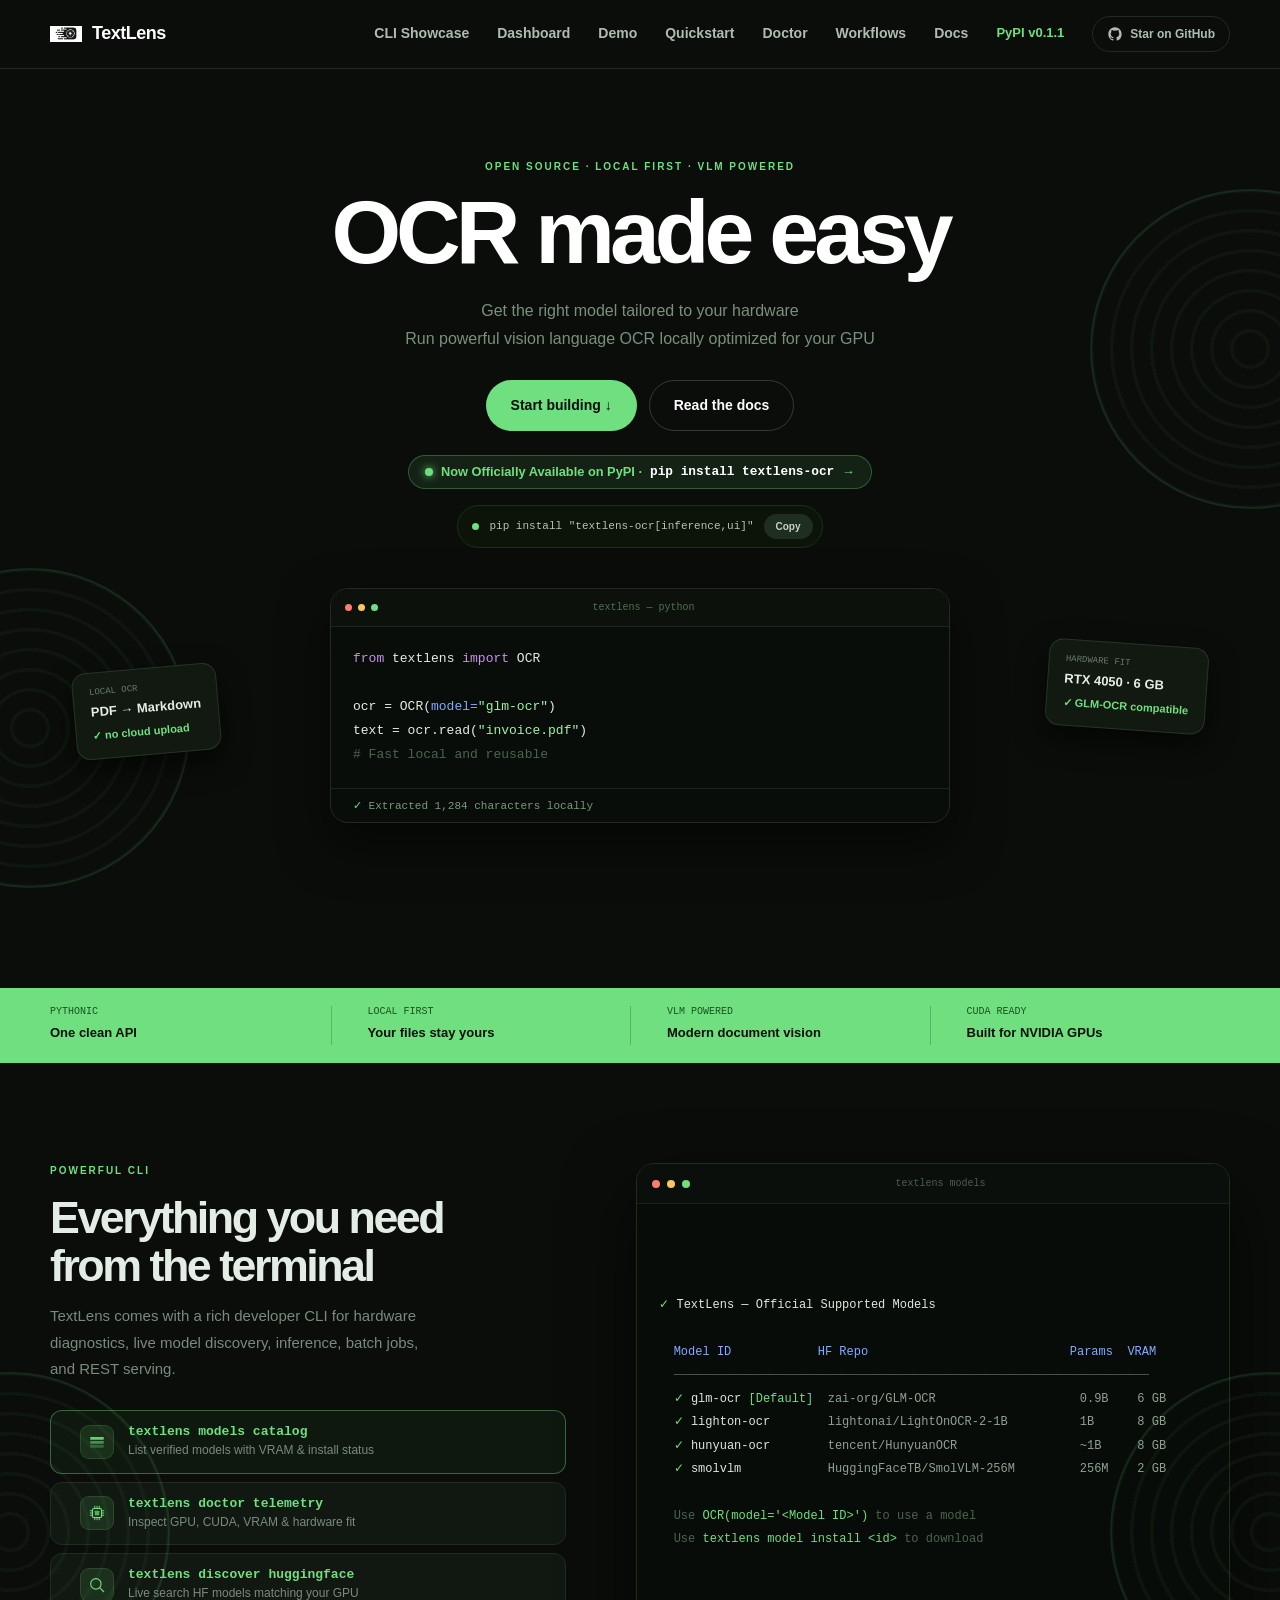
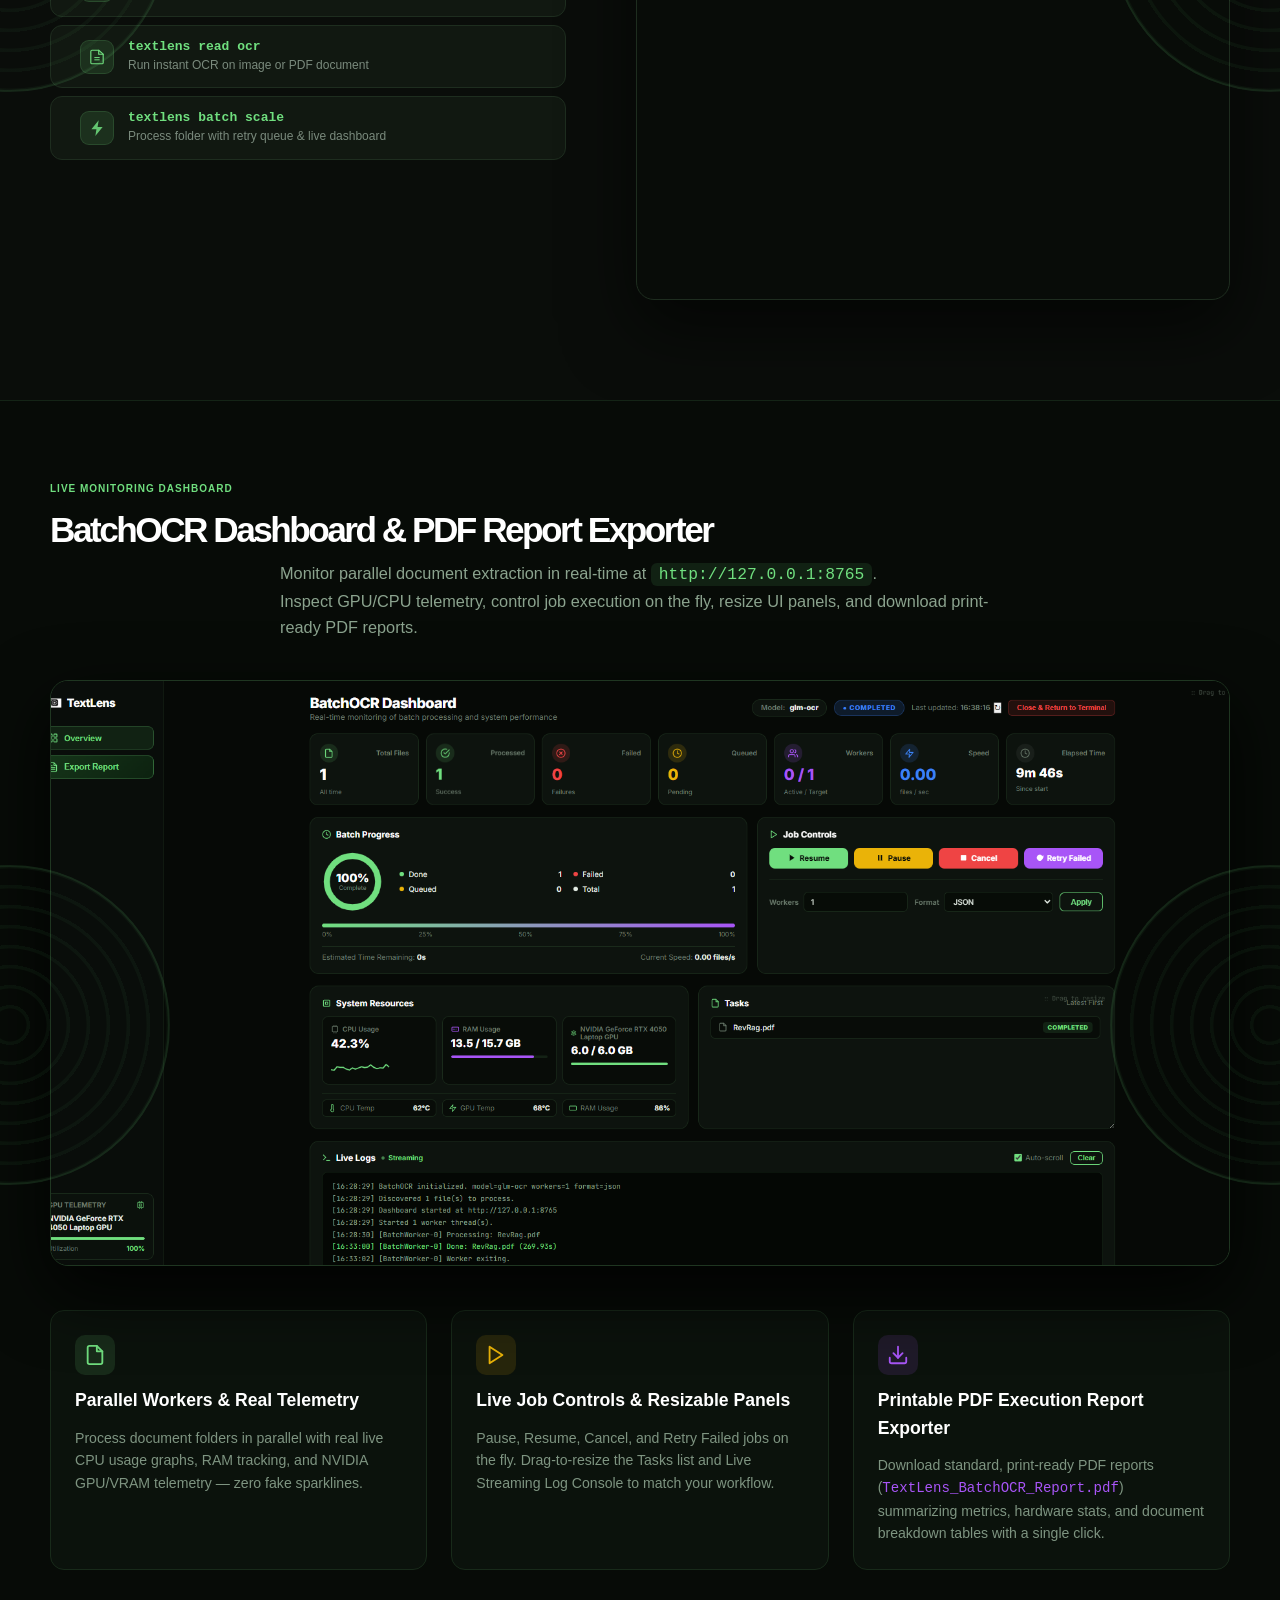
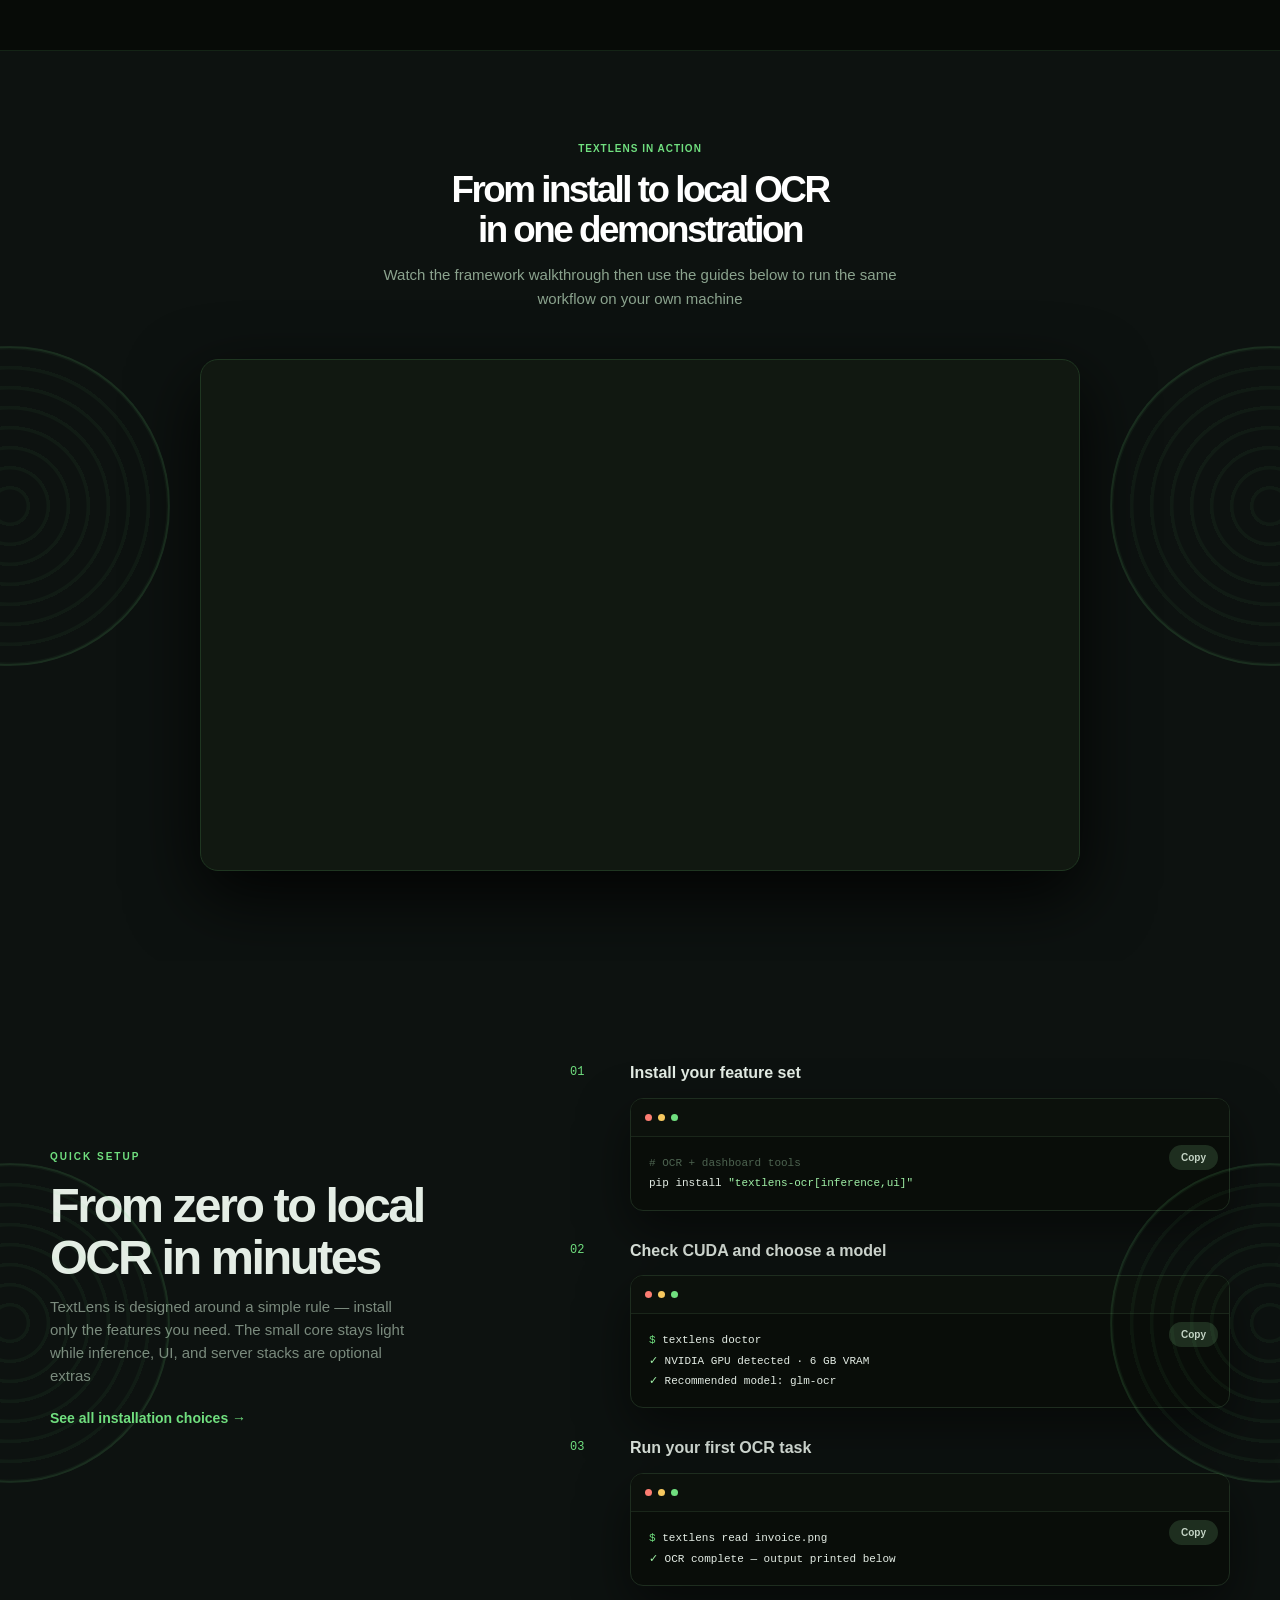
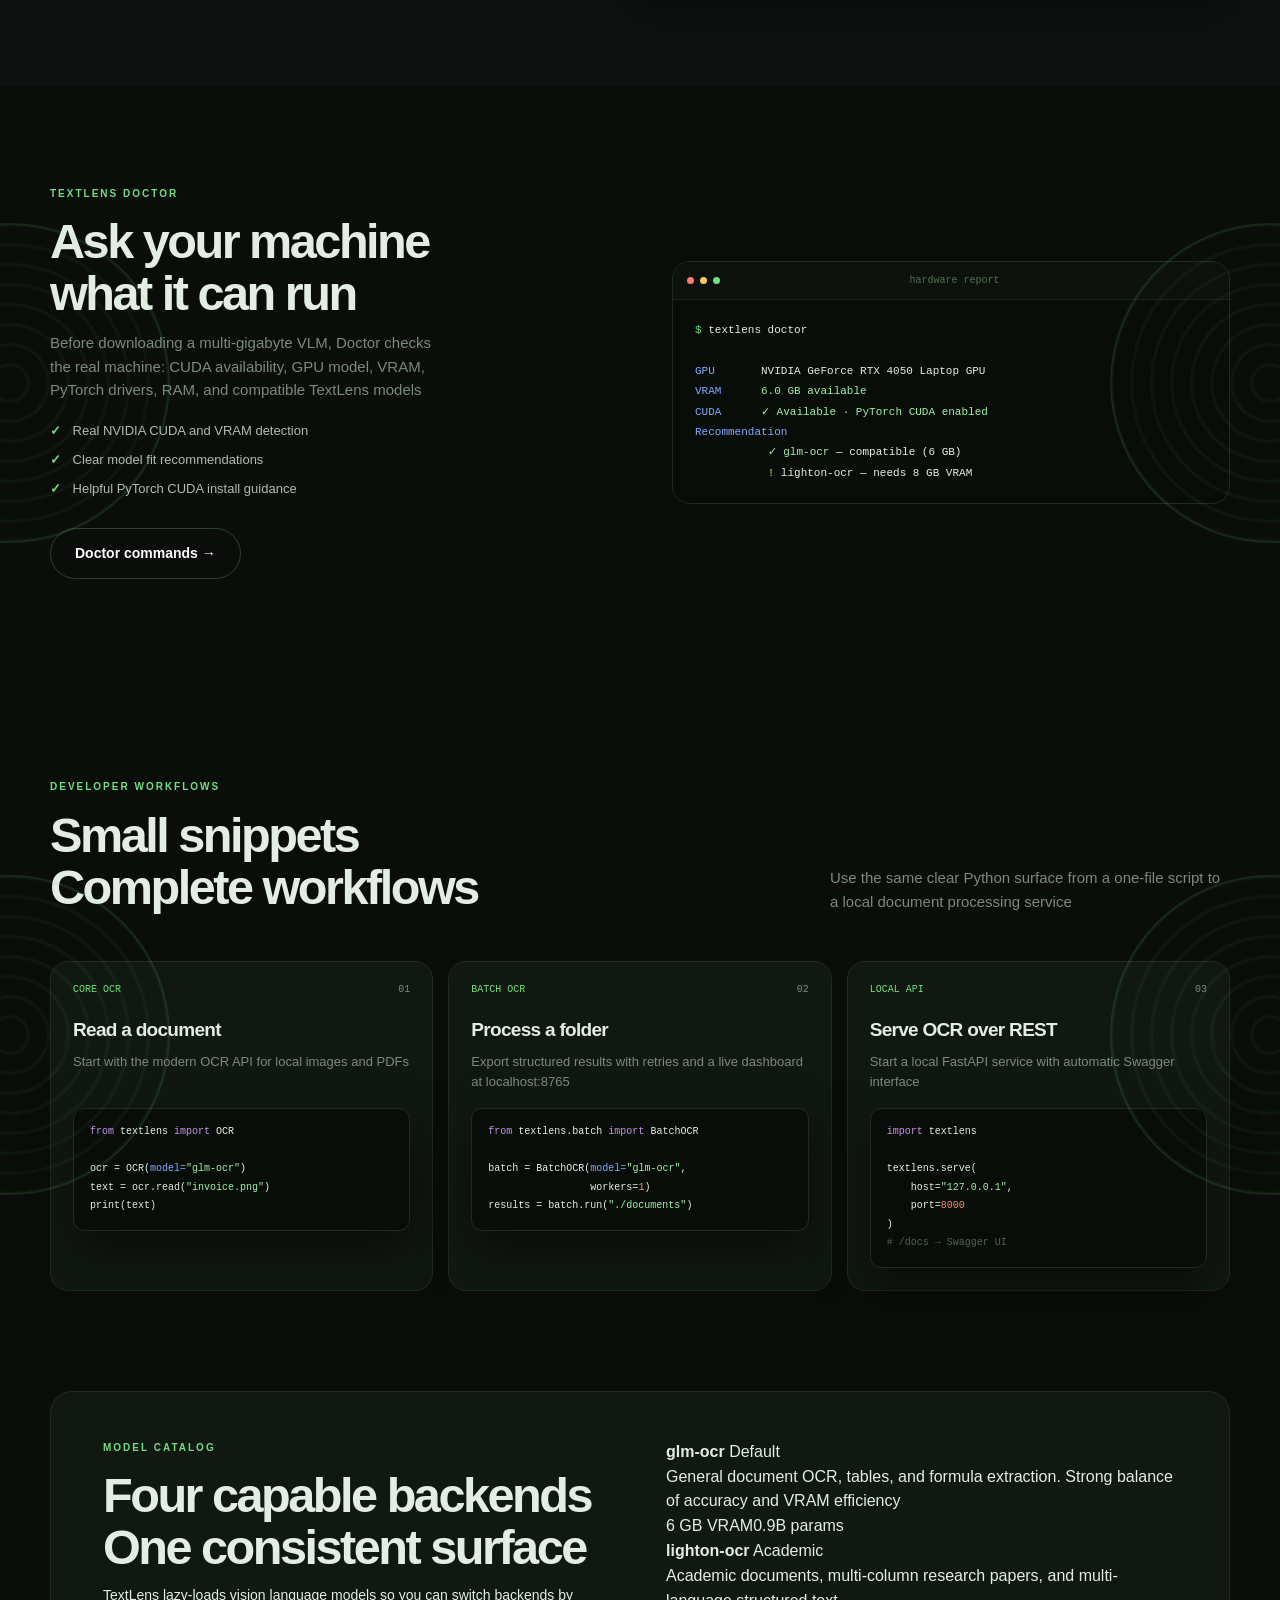
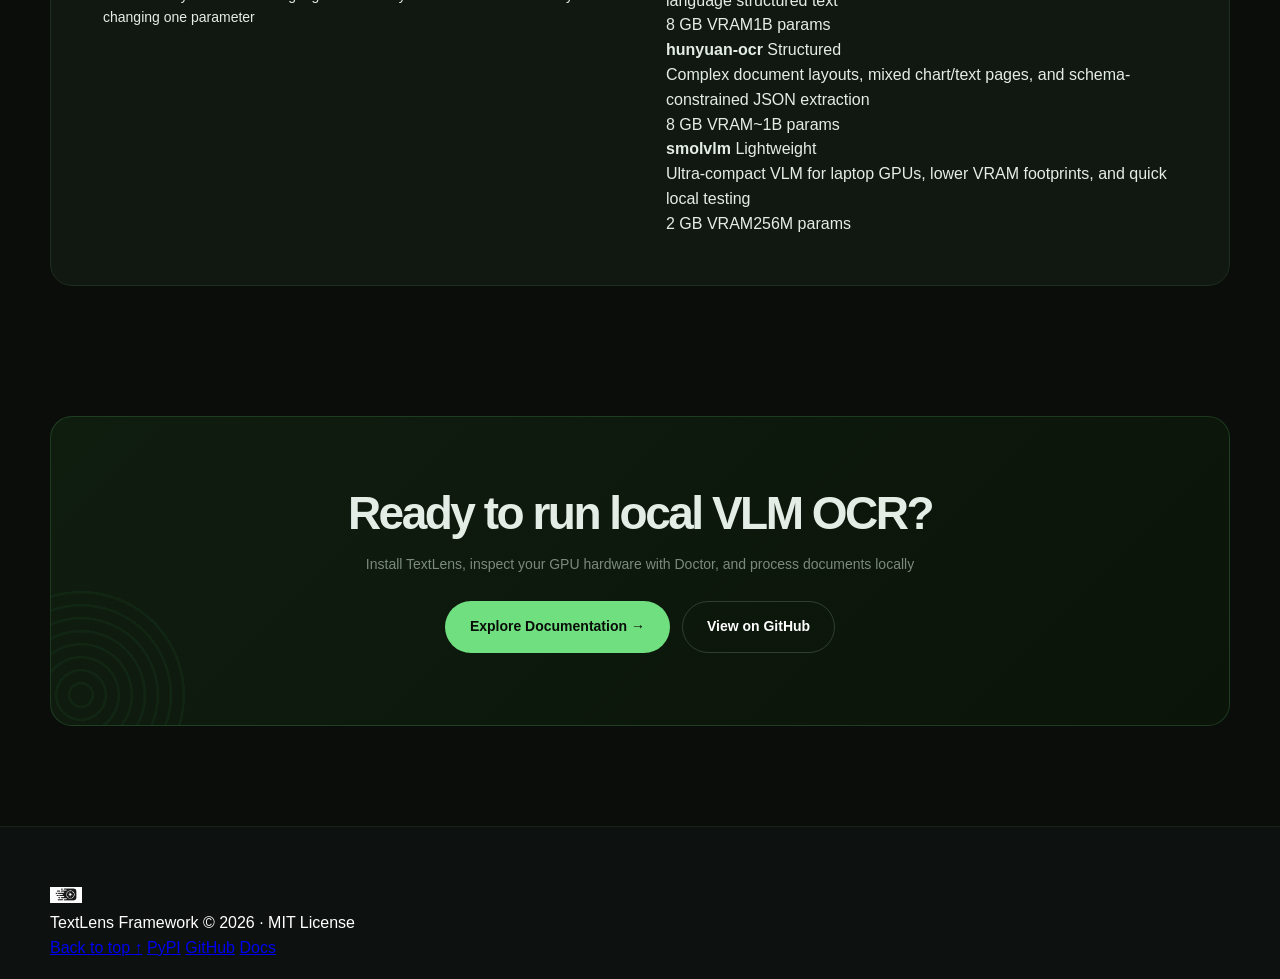
==== commit d1a45174: "fix: constrain brand-logo-img size and restore Section #2 to original side-by-side 2-column CLI layo" ====
--- a/website/index.html
+++ b/website/index.html
@@ -25,24 +25,24 @@
       <div class="header-inner">
         <a class="brand" href="#top">
           <img src="assets/logo.png" alt="TextLens logo" class="brand-logo-img" />
-          <span class="brand-name">TextLens</span>
+          <span class="brand-name" style="font-size:18px;font-weight:800;letter-spacing:-0.5px;color:#fff;">TextLens</span>
         </a>
 
         <nav class="nav-links">
-          <a href="#cli-showcase">CLI Showcase</a>
+          <a href="#cli-section">CLI Showcase</a>
           <a href="#dashboard-showcase">Dashboard</a>
           <a href="#demo">Demo</a>
           <a href="#quickstart">Quickstart</a>
           <a href="#doctor">Doctor</a>
           <a href="#docs">Workflows</a>
           <a href="docs.html">Docs</a>
-          <a href="https://pypi.org/project/textlens-ocr/" target="_blank" class="pypi-nav-badge">PyPI v0.1.1</a>
+          <a href="https://pypi.org/project/textlens-ocr/" target="_blank" class="pypi-nav-badge" style="color:#70df7f;font-weight:700;font-size:13px;text-decoration:none;">PyPI v0.1.1</a>
         </nav>
 
         <div class="header-cta">
-          <a class="button button-outline button-sm" href="https://github.com/Srevarshan05/textlens" target="_blank" rel="noreferrer">
-            <svg width="14" height="14" viewBox="0 0 24 24" fill="none" stroke="currentColor" stroke-width="2"><path d="M9 19c-5 1.5-5-2.5-7-3m14 6v-3.87a3.37 3.37 0 0 0-.94-2.61c3.14-.35 6.44-1.54 6.44-7A5.44 5.44 0 0 0 20 4.77 5.07 5.07 0 0 0 19.91 1S18.73.65 16 2.48a13.38 13.38 0 0 0-7 0C6.27.65 5.09 1 5.09 1A5.07 5.07 0 0 0 5 4.77a5.44 5.44 0 0 0-1.5 3.78c0 5.42 3.3 6.61 6.44 7A3.37 3.37 0 0 0 9 18.13V22"/></svg>
-            GitHub
+          <a class="github-link" href="https://github.com/Srevarshan05/textlens" target="_blank" rel="noreferrer">
+            <svg viewBox="0 0 24 24" aria-hidden="true" width="16" height="16" fill="currentColor"><path d="M12 2C6.48 2 2 6.58 2 12.23c0 4.52 2.87 8.35 6.84 9.7.5.1.68-.22.68-.49 0-.24-.01-1.04-.01-1.89-2.78.62-3.37-1.2-3.37-1.2-.45-1.18-1.11-1.49-1.11-1.49-.91-.64.07-.63.07-.63 1.01.07 1.54 1.06 1.54 1.06.9 1.57 2.35 1.12 2.92.85.09-.67.35-1.12.64-1.38-2.22-.26-4.56-1.14-4.56-5.07 0-1.12.39-2.03 1.03-2.75-.1-.26-.45-1.31.1-2.73 0 0 .84-.27 2.75 1.05A9.28 9.28 0 0 1 12 6.9c.85 0 1.71.12 2.51.34 1.91-1.32 2.75-1.05 2.75-1.05.55 1.42.2 2.47.1 2.73.64.72 1.03 1.63 1.03 2.75 0 3.94-2.34 4.8-4.57 5.06.36.32.68.93.68 1.88 0 1.36-.01 2.45-.01 2.78 0 .27.18.59.69.49A10.25 10.25 0 0 0 22 12.23C22 6.58 17.52 2 12 2Z"/></svg>
+            Star on GitHub
           </a>
         </div>
       </div>
@@ -100,83 +100,111 @@
         </div>
       </section>
 
-      <!-- ── Section 2: Proof Strip & Interactive CLI Showcase ──── -->
+      <!-- ── Section 2: Proof Strip & CLI Showcase ─────────────── -->
       <section class="proof-strip">
         <div class="container proof-grid">
           <div><span>PYTHONIC</span><strong>One clean API</strong></div>
-          <div><span>VLM POWERED</span><strong>GLM-OCR &middot; SmolVLM</strong></div>
-          <div><span>LOCAL DOCK</span><strong>BatchOCR + Dashboard</strong></div>
-          <div><span>CUDA READY</span><strong>NVIDIA GPU optimized</strong></div>
-        </div>
-      </section>
-
-      <section id="cli-showcase" class="section cli-section" style="position:relative; overflow:hidden;">
+          <div><span>LOCAL FIRST</span><strong>Your files stay yours</strong></div>
+          <div><span>VLM POWERED</span><strong>Modern document vision</strong></div>
+          <div><span>CUDA READY</span><strong>Built for NVIDIA GPUs</strong></div>
+        </div>
+      </section>
+
+      <section id="cli-section" class="cli-section" style="position:relative; overflow:hidden;">
         <div class="section-rings rings-left"></div>
         <div class="section-rings rings-right"></div>
-        <div class="container">
-          <div class="section-head text-center">
-            <p class="section-kicker">COMMAND LINE INTERFACE</p>
-            <h2 class="reveal">Built for terminal speed &amp; automation</h2>
-            <p class="section-lead reveal" style="transition-delay:.1s">TextLens brings model setup, document loading, PDF rendering, exports, batch work, diagnostics, and a REST service into one focused Python framework</p>
-          </div>
-
-          <div class="cli-interactive-wrapper" style="margin-top:40px;">
-            <div class="cli-nav-tabs">
-              <div class="cli-cmd active" data-tab="models">
+        <div class="container cli-inner">
+          <div class="cli-copy reveal-left">
+            <p class="section-kicker">POWERFUL CLI</p>
+            <h2 style="font-size:clamp(30px,3.5vw,48px);letter-spacing:-2.5px;line-height:1.08;margin:0 0 14px">Everything you need<br />from the terminal</h2>
+            <p>TextLens comes with a rich developer CLI for hardware diagnostics, live model discovery, inference, batch jobs, and REST serving.</p>
+            
+            <div class="cli-commands" id="cli-cmds">
+              <!-- models -->
+              <div class="cli-cmd active" data-tab="models" data-cmd="textlens models">
+                <div class="cli-cmd-progress"></div>
                 <div class="cli-cmd-icon">
-                  <svg width="18" height="18" viewBox="0 0 256 256" fill="none" xmlns="http://www.w3.org/2000/svg"><rect x="32" y="48" width="192" height="160" rx="16" stroke="#70df7f" stroke-width="20" fill="none"/><line x1="32" y1="104" x2="224" y2="104" stroke="#70df7f" stroke-width="16"/></svg>
+                  <svg width="18" height="18" viewBox="0 0 256 256" fill="none" xmlns="http://www.w3.org/2000/svg"><rect x="32" y="56" width="192" height="40" rx="8" fill="#70df7f" fill-opacity=".9"/><rect x="32" y="112" width="192" height="40" rx="8" fill="#70df7f" fill-opacity=".55"/><rect x="32" y="168" width="192" height="40" rx="8" fill="#70df7f" fill-opacity=".3"/></svg>
                 </div>
                 <div class="cli-cmd-text">
-                  <div class="cli-cmd-name">textlens models</div>
-                  <div class="cli-cmd-desc">List supported models with VRAM and install status</div>
-                </div>
-              </div>
-              <div class="cli-cmd" data-tab="doctor">
+                  <div class="cli-cmd-name">
+                    <span>textlens models</span>
+                    <span class="cli-cmd-tag">catalog</span>
+                  </div>
+                  <div class="cli-cmd-desc">List verified models with VRAM &amp; install status</div>
+                </div>
+              </div>
+
+              <!-- doctor -->
+              <div class="cli-cmd" data-tab="doctor" data-cmd="textlens doctor">
+                <div class="cli-cmd-progress"></div>
                 <div class="cli-cmd-icon">
-                  <svg width="18" height="18" viewBox="0 0 256 256" fill="none" xmlns="http://www.w3.org/2000/svg"><path d="M128,24A104,104,0,1,0,232,128,104.11,104.11,0,0,0,128,24Zm0,192a88,88,0,1,1,88-88A88.1,88.1,0,0,1,128,216Z" fill="#70df7f"/><path d="M128,72a8,8,0,0,0-8,8v40H80a8,8,0,0,0,0,16h40v40a8,8,0,0,0,16,0V136h40a8,8,0,0,0,0-16H136V80A8,8,0,0,0,128,72Z" fill="#70df7f"/></svg>
+                  <svg width="18" height="18" viewBox="0 0 256 256" fill="none" xmlns="http://www.w3.org/2000/svg"><rect x="64" y="64" width="128" height="128" rx="16" stroke="#70df7f" stroke-width="16"/><rect x="96" y="96" width="64" height="64" rx="6" fill="#70df7f" fill-opacity=".7"/><line x1="96" y1="32" x2="96" y2="64" stroke="#70df7f" stroke-width="14" stroke-linecap="round"/><line x1="128" y1="32" x2="128" y2="64" stroke="#70df7f" stroke-width="14" stroke-linecap="round"/><line x1="160" y1="32" x2="160" y2="64" stroke="#70df7f" stroke-width="14" stroke-linecap="round"/><line x1="96" y1="192" x2="96" y2="224" stroke="#70df7f" stroke-width="14" stroke-linecap="round"/><line x1="128" y1="192" x2="128" y2="224" stroke="#70df7f" stroke-width="14" stroke-linecap="round"/><line x1="160" y1="192" x2="160" y2="224" stroke="#70df7f" stroke-width="14" stroke-linecap="round"/><line x1="32" y1="96" x2="64" y2="96" stroke="#70df7f" stroke-width="14" stroke-linecap="round"/><line x1="32" y1="128" x2="64" y2="128" stroke="#70df7f" stroke-width="14" stroke-linecap="round"/><line x1="32" y1="160" x2="64" y2="160" stroke="#70df7f" stroke-width="14" stroke-linecap="round"/><line x1="192" y1="96" x2="224" y2="96" stroke="#70df7f" stroke-width="14" stroke-linecap="round"/><line x1="192" y1="128" x2="224" y2="128" stroke="#70df7f" stroke-width="14" stroke-linecap="round"/><line x1="192" y1="160" x2="224" y2="160" stroke="#70df7f" stroke-width="14" stroke-linecap="round"/></svg>
                 </div>
                 <div class="cli-cmd-text">
-                  <div class="cli-cmd-name">textlens doctor</div>
-                  <div class="cli-cmd-desc">Check CUDA availability, VRAM, and GPU fit</div>
-                </div>
-              </div>
-              <div class="cli-cmd" data-tab="discover">
+                  <div class="cli-cmd-name">
+                    <span>textlens doctor</span>
+                    <span class="cli-cmd-tag">telemetry</span>
+                  </div>
+                  <div class="cli-cmd-desc">Inspect GPU, CUDA, VRAM &amp; hardware fit</div>
+                </div>
+              </div>
+
+              <!-- discover -->
+              <div class="cli-cmd" data-tab="discover" data-cmd="textlens discover GLM-OCR --compatible-only">
+                <div class="cli-cmd-progress"></div>
                 <div class="cli-cmd-icon">
-                  <svg width="18" height="18" viewBox="0 0 256 256" fill="none" xmlns="http://www.w3.org/2000/svg"><circle cx="116" cy="116" r="84" stroke="#70df7f" stroke-width="20" fill="none"/><line x1="175.4" y1="175.4" x2="224" y2="224" stroke="#70df7f" stroke-width="24" stroke-linecap="round"/></svg>
+                  <svg width="18" height="18" viewBox="0 0 256 256" fill="none" xmlns="http://www.w3.org/2000/svg"><circle cx="112" cy="112" r="74" stroke="#70df7f" stroke-width="16"/><line x1="163" y1="163" x2="224" y2="224" stroke="#70df7f" stroke-width="16" stroke-linecap="round"/></svg>
                 </div>
                 <div class="cli-cmd-text">
-                  <div class="cli-cmd-name">textlens discover</div>
-                  <div class="cli-cmd-desc">Search live Hugging Face candidates for your GPU</div>
-                </div>
-              </div>
-              <div class="cli-cmd" data-tab="read">
+                  <div class="cli-cmd-name">
+                    <span>textlens discover</span>
+                    <span class="cli-cmd-tag">huggingface</span>
+                  </div>
+                  <div class="cli-cmd-desc">Live search HF models matching your GPU</div>
+                </div>
+              </div>
+
+              <!-- read -->
+              <div class="cli-cmd" data-tab="read" data-cmd="textlens read invoice.png --model glm-ocr">
+                <div class="cli-cmd-progress"></div>
                 <div class="cli-cmd-icon">
-                  <svg width="18" height="18" viewBox="0 0 256 256" fill="none" xmlns="http://www.w3.org/2000/svg"><path d="M200,32H56A16,16,0,0,0,40,48V208a16,16,0,0,0,16,16H200a16,16,0,0,0,16-16V48A16,16,0,0,0,200,32ZM72,72H184v16H72ZM184,120H72v-16H184Zm-48,48H72v-16h64Z" fill="#70df7f"/></svg>
+                  <svg width="18" height="18" viewBox="0 0 256 256" fill="none" xmlns="http://www.w3.org/2000/svg"><path d="M152 32H56a16 16 0 0 0-16 16v160a16 16 0 0 0 16 16h144a16 16 0 0 0 16-16V88Z" stroke="#70df7f" stroke-width="16" stroke-linecap="round" stroke-linejoin="round"/><polyline points="152,32 152,88 216,88" stroke="#70df7f" stroke-width="16" stroke-linecap="round" stroke-linejoin="round"/><line x1="96" y1="136" x2="160" y2="136" stroke="#70df7f" stroke-width="14" stroke-linecap="round"/><line x1="96" y1="168" x2="160" y2="168" stroke="#70df7f" stroke-width="14" stroke-linecap="round"/></svg>
                 </div>
                 <div class="cli-cmd-text">
-                  <div class="cli-cmd-name">textlens read</div>
-                  <div class="cli-cmd-desc">Run instant local OCR on an image or PDF file</div>
-                </div>
-              </div>
-              <div class="cli-cmd" data-tab="batch">
+                  <div class="cli-cmd-name">
+                    <span>textlens read</span>
+                    <span class="cli-cmd-tag">ocr</span>
+                  </div>
+                  <div class="cli-cmd-desc">Run instant OCR on image or PDF document</div>
+                </div>
+              </div>
+
+              <!-- batch -->
+              <div class="cli-cmd" data-tab="batch" data-cmd="textlens batch ./documents --model glm-ocr --workers 1">
+                <div class="cli-cmd-progress"></div>
                 <div class="cli-cmd-icon">
                   <svg width="18" height="18" viewBox="0 0 256 256" fill="none" xmlns="http://www.w3.org/2000/svg"><polygon points="152,16 48,144 120,144 104,240 208,112 136,112" fill="#70df7f" fill-opacity=".85"/></svg>
                 </div>
                 <div class="cli-cmd-text">
-                  <div class="cli-cmd-name">textlens batch</div>
-                  <div class="cli-cmd-desc">Batch process a folder with parallel workers and live dashboard</div>
-                </div>
-              </div>
-            </div>
-
-            <div class="cli-panel reveal-right">
-              <div class="cli-panel-bar">
-                <span></span><span></span><span></span>
-                <p id="cli-bar-label">textlens models</p>
-              </div>
-              <div class="cli-output">
-                <!-- models tab -->
-                <div class="cli-tab active" id="tab-models"><span class="g">&#10003;</span> <span class="w">TextLens — Official Supported Models</span>
+                  <div class="cli-cmd-name">
+                    <span>textlens batch</span>
+                    <span class="cli-cmd-tag">scale</span>
+                  </div>
+                  <div class="cli-cmd-desc">Process folder with retry queue &amp; live dashboard</div>
+                </div>
+              </div>
+            </div>
+          </div>
+
+          <div class="cli-panel reveal-right">
+            <div class="cli-panel-bar">
+              <span></span><span></span><span></span>
+              <p id="cli-bar-label">textlens models</p>
+            </div>
+            <div class="cli-output">
+              <!-- models tab -->
+              <div class="cli-tab active" id="tab-models"><span class="g">&#10003;</span> <span class="w">TextLens — Official Supported Models</span>
 
   <span class="b">Model ID          </span>  <span class="b">HF Repo                          </span>  <span class="b">Params</span>  <span class="b">VRAM </span>
   <span class="d">──────────────────────────────────────────────────────────────────</span>
@@ -188,8 +216,8 @@
   <span class="d">Use</span> <span class="g">OCR(model='&lt;Model ID&gt;')</span> <span class="d">to use a model</span>
   <span class="d">Use</span> <span class="g">textlens model install &lt;id&gt;</span> <span class="d">to download</span></div>
 
-                <!-- doctor tab -->
-                <div class="cli-tab" id="tab-doctor"><span class="pr">$</span> textlens doctor
+              <!-- doctor tab -->
+              <div class="cli-tab" id="tab-doctor"><span class="pr">$</span> textlens doctor
 
   <span class="b">GPU   </span>  NVIDIA GeForce RTX 4050 Laptop GPU
   <span class="b">VRAM  </span>  <span class="g">6.0 GB available</span>
@@ -203,8 +231,8 @@
     <span class="y">!</span>  lighton-ocr <span class="d">— needs 8 GB VRAM</span>
     <span class="y">!</span>  hunyuan-ocr <span class="d">— needs 8 GB VRAM</span></div>
 
-                <!-- discover tab -->
-                <div class="cli-tab" id="tab-discover"><span class="pr">$</span> textlens discover GLM-OCR --compatible-only
+              <!-- discover tab -->
+              <div class="cli-tab" id="tab-discover"><span class="pr">$</span> textlens discover GLM-OCR --compatible-only
 
   <span class="d">Detected:</span> <span class="g">NVIDIA RTX 4050 (6 GB VRAM)</span>
 
@@ -216,8 +244,8 @@
   <span class="d">Note: Live candidates are research suggestions.</span>
   <span class="d">Results cached for 15 min. Use --refresh for live data.</span></div>
 
-                <!-- read tab -->
-                <div class="cli-tab" id="tab-read"><span class="pr">$</span> textlens read invoice.png --model glm-ocr
+              <!-- read tab -->
+              <div class="cli-tab" id="tab-read"><span class="pr">$</span> textlens read invoice.png --model glm-ocr
 
   <span class="d">Loading</span> <span class="g">glm-ocr</span> <span class="d">on</span> <span class="g">cuda:0</span><span class="d">...</span>
   <span class="g">&#10003;</span> Model ready <span class="d">(5.3s)</span>
@@ -231,8 +259,8 @@
   <span class="d">─────────────────</span>
   <span class="g">&#10003;</span> OCR complete &middot; 312 chars &middot; 4.2s</div>
 
-                <!-- batch tab -->
-                <div class="cli-tab" id="tab-batch"><span class="pr">$</span> textlens batch ./documents --model glm-ocr --workers 1
+              <!-- batch tab -->
+              <div class="cli-tab" id="tab-batch"><span class="pr">$</span> textlens batch ./documents --model glm-ocr --workers 1
 
   <span class="d">Scanning</span> <span class="w">./documents</span> <span class="d">for supported files...</span>
   <span class="g">&#10003;</span> Found <span class="w">24 files</span> <span class="d">(18 PDF, 6 PNG)</span>
@@ -245,7 +273,6 @@
   <span class="g">&#10003;</span> receipt_q3.pdf   <span class="d">→ 892 chars  (2.8s)</span>
   <span class="y">&#8635;</span> contract_v2.pdf  <span class="d">retrying (1/2)...</span>
   <span class="g">&#10003;</span> scan_aug.png     <span class="d">→ 2,104 chars (3.4s)</span></div>
-              </div>
             </div>
           </div>
         </div>
@@ -524,7 +551,7 @@
     <footer class="site-footer">
       <div class="container footer-inner">
         <div class="footer-brand">
-          <img src="assets/logo.png" alt="TextLens" class="brand-logo-img" />
+          <img src="assets/logo.png" alt="TextLens logo" class="brand-logo-img" />
           <span>TextLens Framework &copy; 2026 &middot; MIT License</span>
         </div>
         <div class="footer-links">
--- a/website/styles.css
+++ b/website/styles.css
@@ -67,6 +67,16 @@
   color: #fff;
   text-decoration: none;
   flex-shrink: 0;
+}
+.brand img, .brand-logo-img {
+  width: 32px;
+  height: 32px;
+  max-width: 32px;
+  max-height: 32px;
+  object-fit: contain;
+  border-radius: 8px;
+  flex-shrink: 0;
+  display: block;
 }
 .nav-links {
   display: flex;
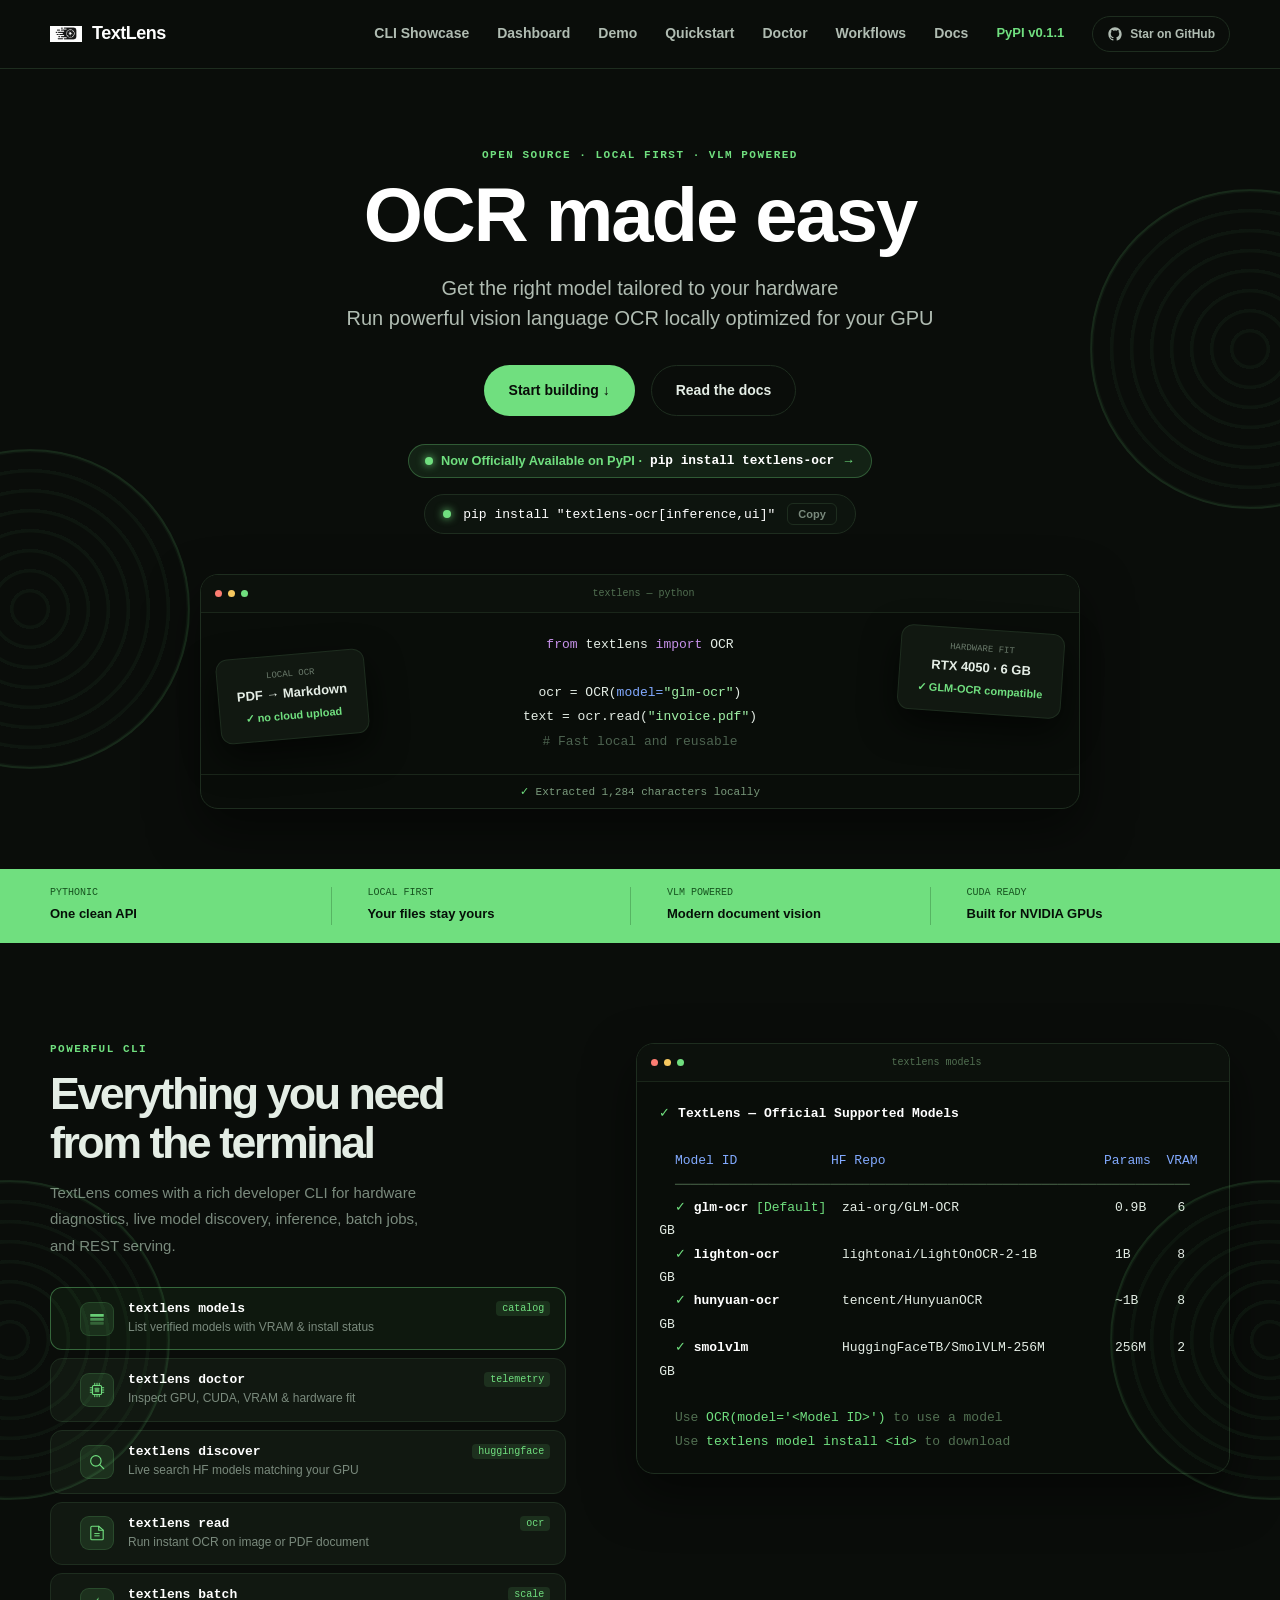
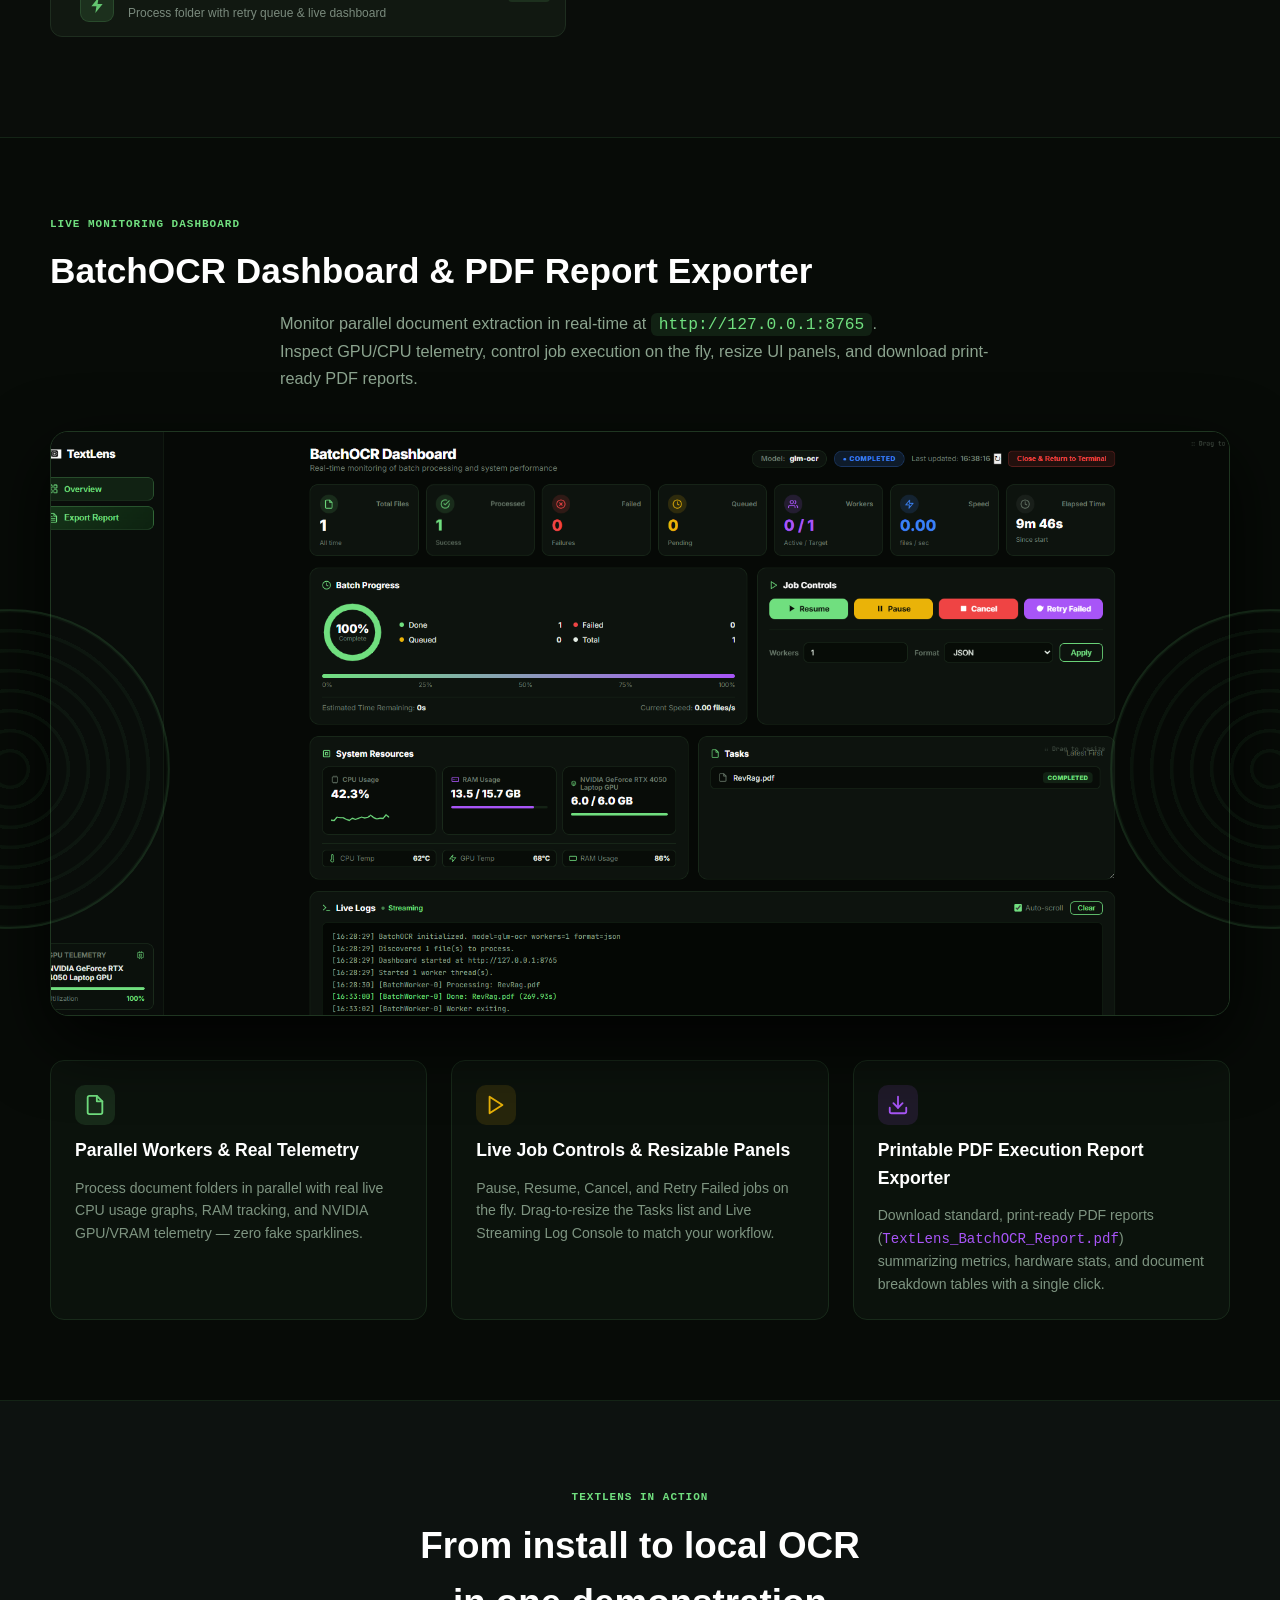
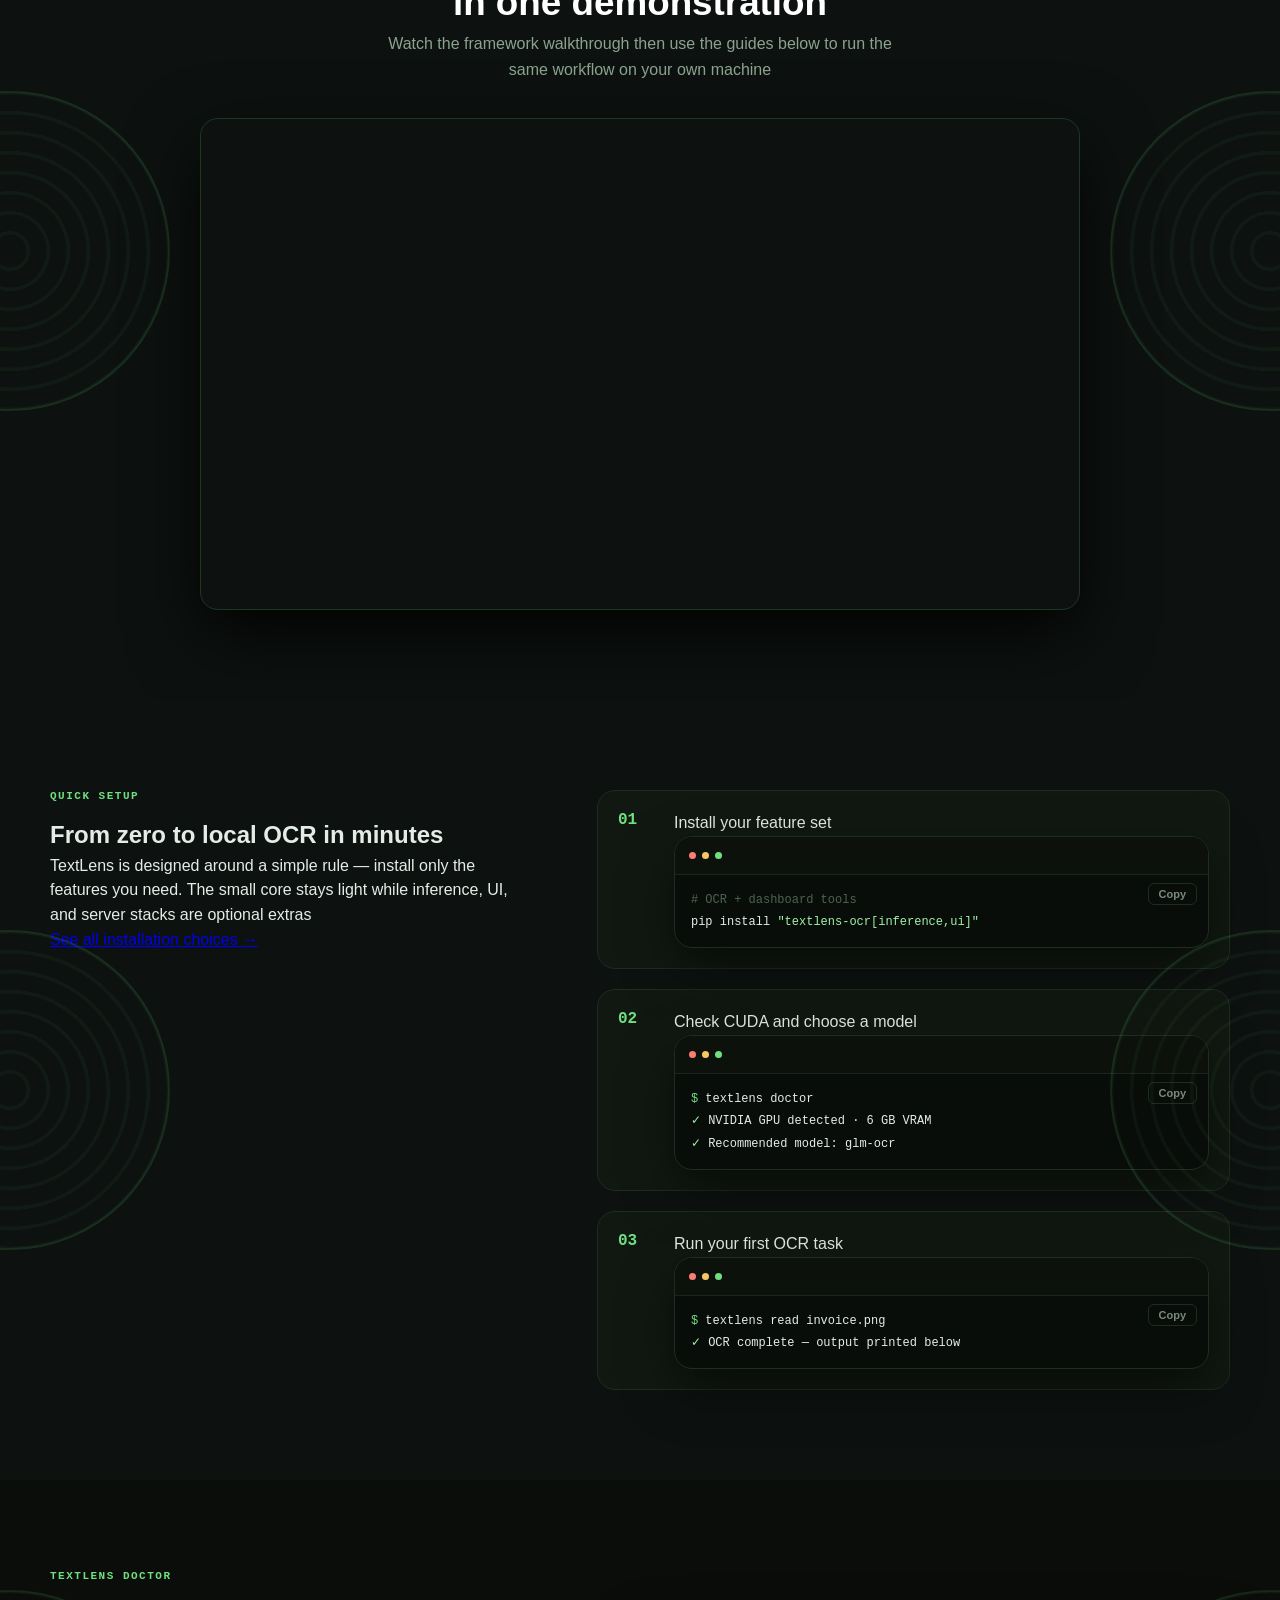
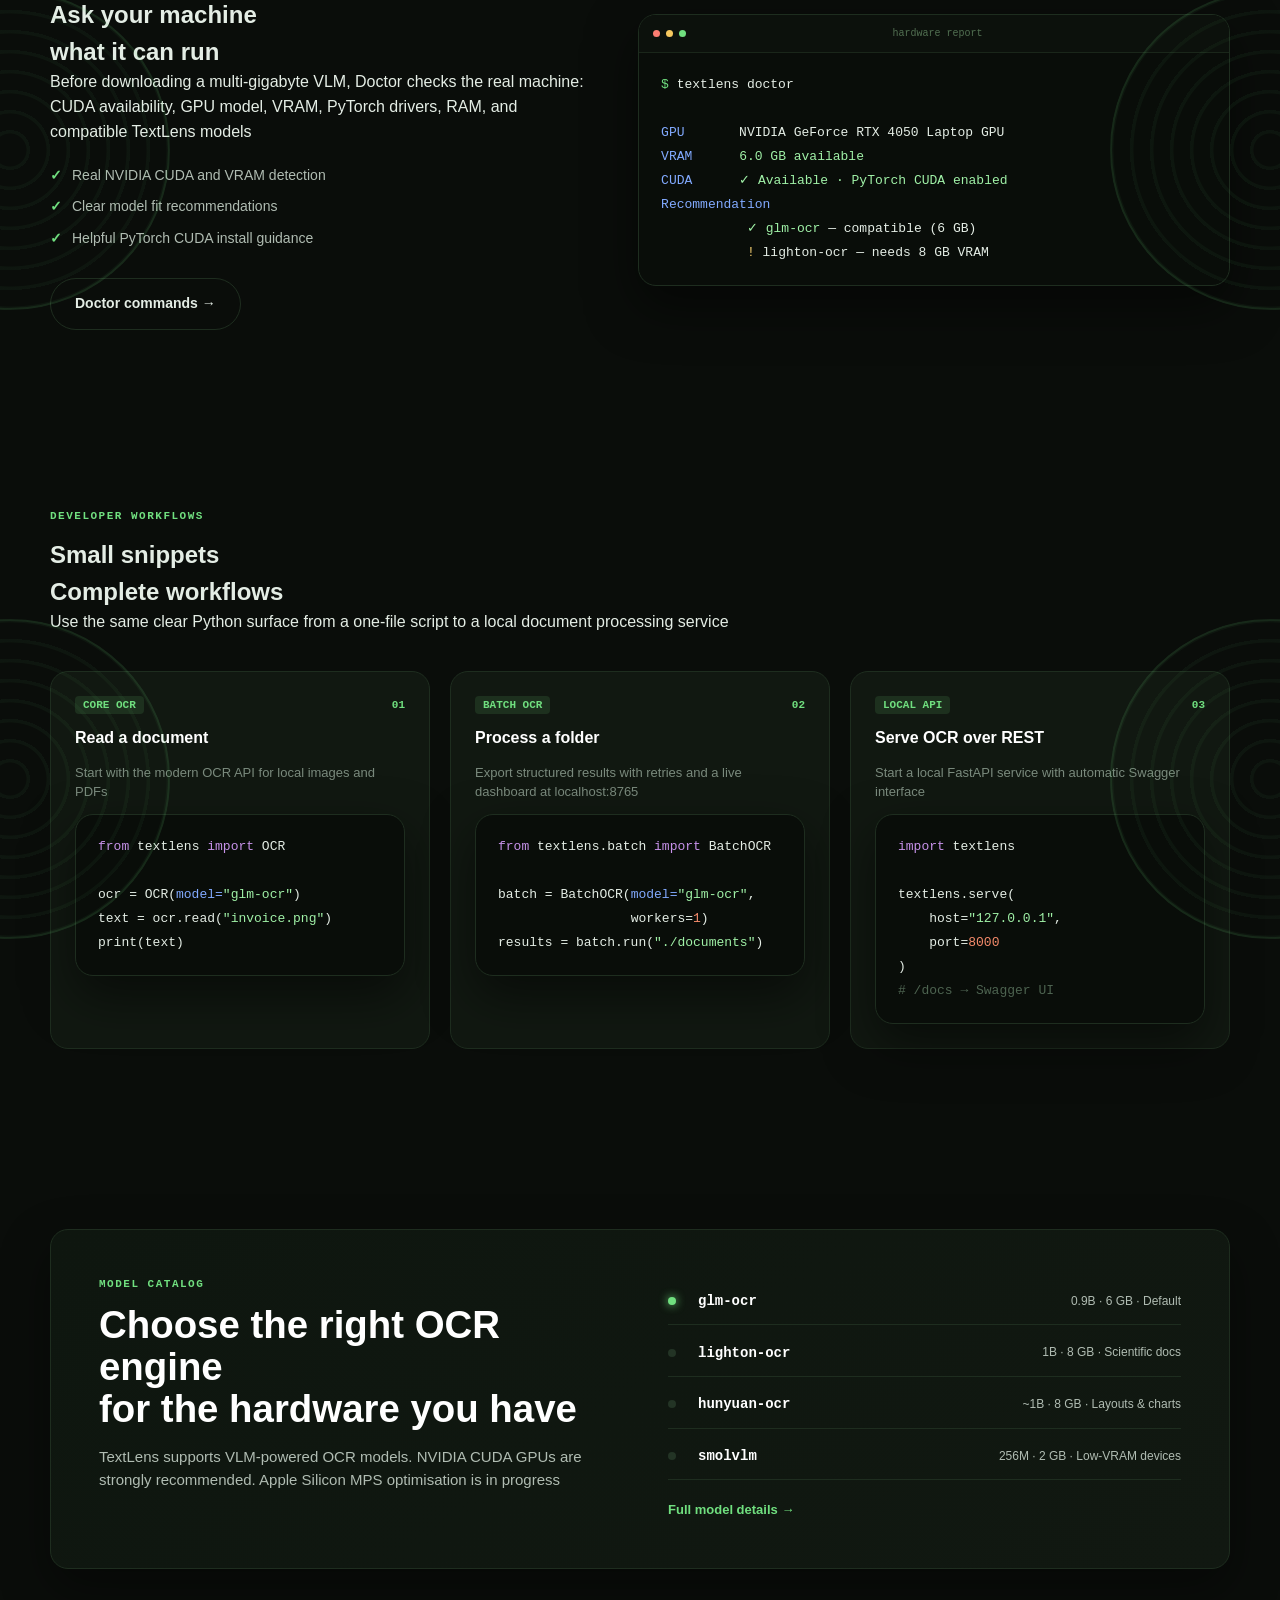
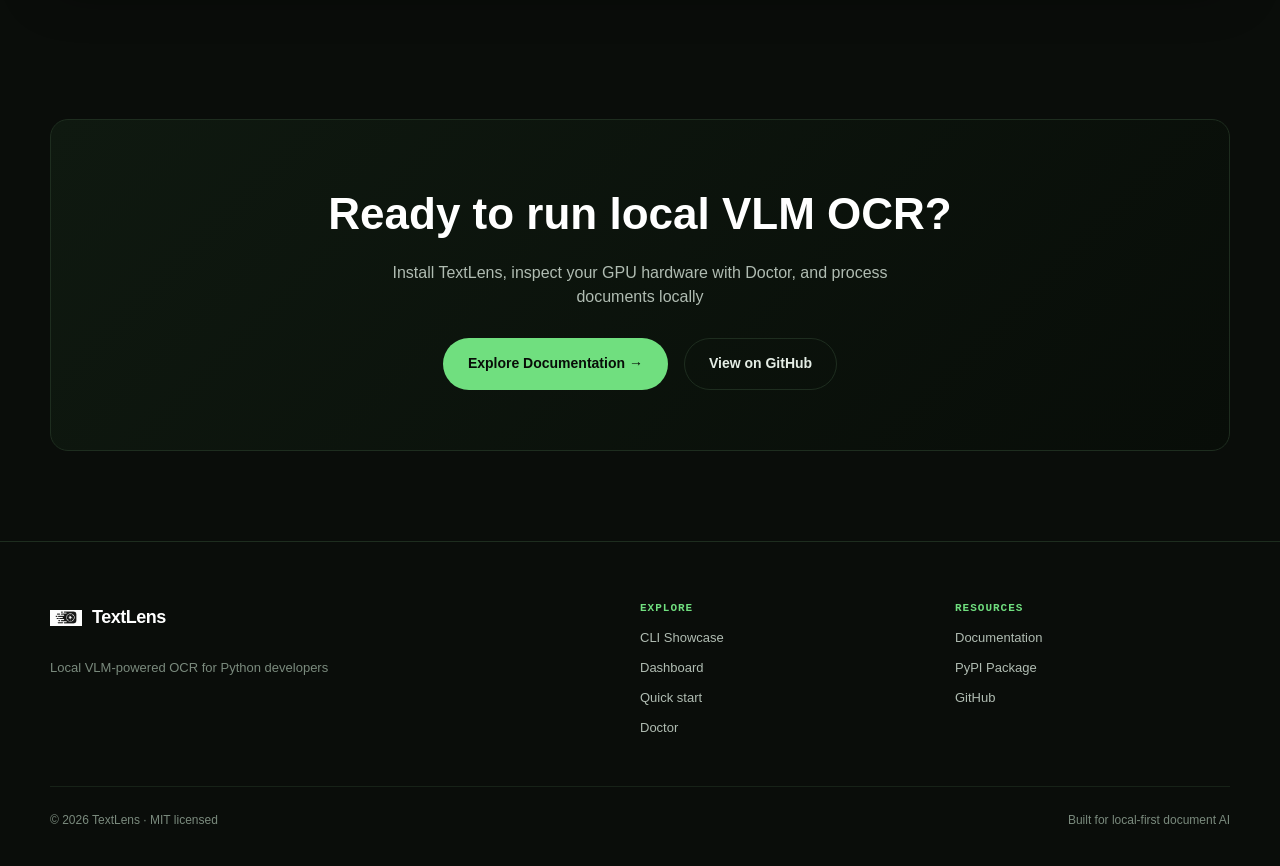
==== commit 43732f59: "fix: restore Model Catalog shell layout with active dots and restore footer grid layout" ====
--- a/website/index.html
+++ b/website/index.html
@@ -488,46 +488,15 @@
           <div class="catalog-shell reveal">
             <div>
               <p class="section-kicker">MODEL CATALOG</p>
-              <h2>Four capable backends<br />One consistent surface</h2>
-              <p style="margin-top:12px;color:var(--muted-text)">TextLens lazy-loads vision language models so you can switch backends by changing one parameter</p>
-            </div>
-
-            <div class="model-cards">
-              <article class="model-card active-card">
-                <div class="model-card-head">
-                  <strong>glm-ocr</strong>
-                  <span class="badge badge-green">Default</span>
-                </div>
-                <p>General document OCR, tables, and formula extraction. Strong balance of accuracy and VRAM efficiency</p>
-                <div class="model-meta"><span>6 GB VRAM</span><span>0.9B params</span></div>
-              </article>
-
-              <article class="model-card">
-                <div class="model-card-head">
-                  <strong>lighton-ocr</strong>
-                  <span class="badge badge-blue">Academic</span>
-                </div>
-                <p>Academic documents, multi-column research papers, and multi-language structured text</p>
-                <div class="model-meta"><span>8 GB VRAM</span><span>1B params</span></div>
-              </article>
-
-              <article class="model-card">
-                <div class="model-card-head">
-                  <strong>hunyuan-ocr</strong>
-                  <span class="badge badge-purple">Structured</span>
-                </div>
-                <p>Complex document layouts, mixed chart/text pages, and schema-constrained JSON extraction</p>
-                <div class="model-meta"><span>8 GB VRAM</span><span>~1B params</span></div>
-              </article>
-
-              <article class="model-card">
-                <div class="model-card-head">
-                  <strong>smolvlm</strong>
-                  <span class="badge badge-yellow">Lightweight</span>
-                </div>
-                <p>Ultra-compact VLM for laptop GPUs, lower VRAM footprints, and quick local testing</p>
-                <div class="model-meta"><span>2 GB VRAM</span><span>256M params</span></div>
-              </article>
+              <h2 style="font-size:clamp(26px, 3vw, 40px); font-weight:800; color:#fff; line-height:1.1; margin-top:8px;">Choose the right OCR engine<br />for the hardware you have</h2>
+              <p style="color:var(--text-soft); font-size:15px; margin-top:14px;">TextLens supports VLM-powered OCR models. NVIDIA CUDA GPUs are strongly recommended. Apple Silicon MPS optimisation is in progress</p>
+            </div>
+            <div class="catalog-list">
+              <div><span class="model-dot active"></span><strong>glm-ocr</strong><small>0.9B &middot; 6 GB &middot; Default</small></div>
+              <div><span class="model-dot"></span><strong>lighton-ocr</strong><small>1B &middot; 8 GB &middot; Scientific docs</small></div>
+              <div><span class="model-dot"></span><strong>hunyuan-ocr</strong><small>~1B &middot; 8 GB &middot; Layouts &amp; charts</small></div>
+              <div><span class="model-dot"></span><strong>smolvlm</strong><small>256M &middot; 2 GB &middot; Low-VRAM devices</small></div>
+              <a class="text-link" href="docs.html#models" style="margin-top:16px; color:var(--lime); text-decoration:none; font-weight:700; font-size:13px; display:inline-block;">Full model details <span>&rarr;</span></a>
             </div>
           </div>
         </div>
@@ -548,18 +517,32 @@
 
     </main>
 
-    <footer class="site-footer">
-      <div class="container footer-inner">
-        <div class="footer-brand">
-          <img src="assets/logo.png" alt="TextLens logo" class="brand-logo-img" />
-          <span>TextLens Framework &copy; 2026 &middot; MIT License</span>
-        </div>
-        <div class="footer-links">
-          <a href="#top">Back to top &uarr;</a>
-          <a href="https://pypi.org/project/textlens-ocr/" target="_blank">PyPI</a>
-          <a href="https://github.com/Srevarshan05/textlens" target="_blank">GitHub</a>
-          <a href="docs.html">Docs</a>
-        </div>
+    <footer>
+      <div class="container footer-grid">
+        <div>
+          <a class="brand" href="#top" aria-label="TextLens home" style="gap:10px; margin-bottom:12px; display:inline-flex;">
+            <img src="assets/logo.png" alt="TextLens logo" class="brand-logo-img" />
+            <span style="font-size:18px; font-weight:800; letter-spacing:-0.5px; color:#fff;">TextLens</span>
+          </a>
+          <p>Local VLM-powered OCR for Python developers</p>
+        </div>
+        <div>
+          <span>EXPLORE</span>
+          <a href="#cli-section">CLI Showcase</a>
+          <a href="#dashboard-showcase">Dashboard</a>
+          <a href="#quickstart">Quick start</a>
+          <a href="#doctor">Doctor</a>
+        </div>
+        <div>
+          <span>RESOURCES</span>
+          <a href="docs.html">Documentation</a>
+          <a href="https://pypi.org/project/textlens-ocr/" target="_blank">PyPI Package</a>
+          <a href="https://github.com/Srevarshan05/textlens" target="_blank" rel="noreferrer">GitHub</a>
+        </div>
+      </div>
+      <div class="container footer-bottom">
+        <span>&copy; 2026 TextLens &middot; MIT licensed</span>
+        <span>Built for local-first document AI</span>
       </div>
     </footer>
 
--- a/website/styles.css
+++ b/website/styles.css
@@ -25,7 +25,7 @@
 *, *::before, *::after { box-sizing: border-box; margin: 0; padding: 0; }
 html {
   scroll-behavior: smooth;
-  background: var(--bg);          /* prevents flash of white on overscroll */
+  background: var(--bg);
 }
 body {
   background: var(--bg);
@@ -42,7 +42,7 @@
 }
 .narrow { max-width: 780px; margin: 0 auto; }
 
-/* ── ■ HEADER — full width, dark background always ──────────────── */
+/* ── ■ HEADER ────────────────────────────────────────────────────── */
 .site-header {
   width: 100%;
   background: var(--bg);
@@ -51,7 +51,6 @@
   top: 0;
   z-index: 200;
 }
-/* inner wrapper centres the content */
 .header-inner {
   width: min(1180px, calc(100% - 48px));
   margin: 0 auto;
@@ -128,144 +127,94 @@
 }
 .button:hover { transform: translateY(-2px); }
 .button-primary { background: var(--lime); color: #080d08; }
-.button-primary:hover { box-shadow: 0 12px 28px rgba(112,223,127,0.3); }
-.button-outline  { border-color: #2e3f2f; color: #fff; background: transparent; }
-.button-outline:hover { border-color: var(--lime); }
-.button-dark     { background: var(--bg); color: #fff; border-color: #2e3f2f; }
-.button-ghost    { border-color: #2e3f2f; color: #fff; background: transparent; }
-.button-ghost:hover { border-color: var(--lime); }
-.text-link {
+.button-outline { border-color: var(--line); color: var(--text); background: transparent; }
+.button-outline:hover { border-color: var(--lime); color: var(--lime); }
+.button-sm { padding: 8px 16px; font-size: 13px; }
+
+/* ── HERO ────────────────────────────────────────────────────────── */
+.hero {
+  position: relative;
+  padding: 80px 0 60px;
+  text-align: center;
+  background: var(--bg);
+}
+.section-kicker {
+  font: 700 11px var(--mono);
   color: var(--lime);
-  font-weight: 700;
-  font-size: 14px;
-  text-decoration: none;
-  transition: opacity .2s;
-}
-.text-link:hover { opacity: .75; }
-
-/* ── Section helpers ─────────────────────────────────────────────── */
-.section      { padding: 100px 0; }
-.section-soft { background: var(--bg-soft); }
-.section-kicker {
-  display: block;
-  font-size: 10px;
-  font-weight: 800;
-  letter-spacing: 2px;
-  color: var(--lime);
+  letter-spacing: 1.5px;
   text-transform: uppercase;
   margin-bottom: 14px;
 }
-.section-heading {
-  display: flex;
-  justify-content: space-between;
-  align-items: flex-end;
-  gap: 48px;
-  margin-bottom: 48px;
-}
-.section-heading h2 { flex-shrink: 0; }
-.section-heading p  { max-width: 400px; color: var(--muted); font-size: 15px; }
-h2 {
-  font-size: clamp(30px, 3.8vw, 52px);
+.hero h1 {
+  font-size: clamp(40px, 6vw, 76px);
   font-weight: 800;
-  line-height: 1.07;
-  letter-spacing: -2.5px;
-}
-
-/* ── HERO ────────────────────────────────────────────────────────── */
-.hero {
-  background: var(--bg);
-  position: relative;
-  overflow: hidden;
-  padding-bottom: 80px;
-}
-.hero-content {
-  text-align: center;
-  position: relative;
-  z-index: 1;
-  padding-top: 90px;
-}
-.hero h1 {
-  font-size: clamp(48px, 7vw, 96px);
-  font-weight: 800;
-  letter-spacing: -5px;
-  line-height: .97;
-  max-width: 880px;
-  margin: 0 auto 22px;
+  letter-spacing: -2px;
+  line-height: 1.05;
   color: #fff;
+  margin-bottom: 18px;
 }
 .hero-copy {
-  color: #7a907c;
-  max-width: 560px;
-  margin: 0 auto;
-  font-size: 16px;
-  line-height: 1.7;
+  font-size: clamp(16px, 2vw, 20px);
+  color: var(--text-soft);
+  line-height: 1.5;
+  max-width: 620px;
+  margin: 0 auto 32px;
 }
 .hero-actions {
   display: flex;
+  gap: 16px;
   justify-content: center;
+  margin-bottom: 28px;
+}
+.install-pill {
+  display: inline-flex;
+  align-items: center;
   gap: 12px;
-  margin: 28px 0 24px;
-  flex-wrap: wrap;
-}
-.install-pill {
-  display: flex;
-  align-items: center;
-  gap: 10px;
-  background: #0c1309;
-  border: 1px solid var(--line);
-  width: max-content;
-  max-width: calc(100% - 32px);
-  padding: 8px 9px 8px 14px;
+  background: #0d140e;
+  border: 1px solid var(--line);
+  padding: 8px 18px;
   border-radius: 999px;
-  margin: 0 auto;
-  color: #b4c4b6;
-  font-family: var(--mono);
-  font-size: 11px;
+  font: 13px var(--mono);
+  color: var(--text-soft);
 }
 .terminal-dot {
-  width: 7px;
-  height: 7px;
+  width: 8px;
+  height: 8px;
   border-radius: 50%;
   background: var(--lime);
-  flex-shrink: 0;
-}
+  box-shadow: 0 0 8px var(--lime);
+}
+.install-pill code { color: #fff; }
 .copy-button {
-  border: 0;
-  background: #1e2e1f;
-  color: #c4d4c5;
-  border-radius: 999px;
-  padding: 7px 12px;
-  font: 600 10px var(--sans);
+  background: transparent;
+  border: 1px solid var(--line);
+  color: var(--muted);
+  padding: 4px 10px;
+  border-radius: 6px;
+  font: 11px var(--sans);
+  font-weight: 700;
   cursor: pointer;
-  transition: background .2s, color .2s;
-  white-space: nowrap;
-}
-.copy-button:hover { background: var(--lime); color: #080d08; }
-
-/* Hero stage */
+  transition: all .2s;
+}
+.copy-button:hover { border-color: var(--lime); color: var(--lime); }
+
+/* Hero stage cards */
 .hero-stage {
-  height: 320px;
   position: relative;
   margin-top: 40px;
-}
-.hero-terminal {
-  width: min(620px, 100%);
-  margin: 0 auto;
-  text-align: left;
-  position: relative;
-  z-index: 2;
+  max-width: 880px;
 }
 .float-card {
   position: absolute;
-  background: #111911;
-  border: 1px solid #253525;
-  border-radius: 14px;
-  padding: 14px 16px;
+  background: var(--bg-card);
+  border: 1px solid var(--line);
+  padding: 14px 18px;
+  border-radius: var(--r-sm);
   display: flex;
   flex-direction: column;
-  gap: 5px;
-  z-index: 3;
-  box-shadow: 0 12px 28px rgba(0,0,0,.55);
+  gap: 4px;
+  z-index: 10;
+  box-shadow: 0 14px 35px rgba(0,0,0,.6);
 }
 .mini-label { font: 9px var(--mono); color: #6a7a6b; }
 .success    { color: var(--lime); font-size: 11px; font-weight: 700; }
@@ -345,6 +294,9 @@
 .proof-grid strong { font-size: 13px; color: #061008; }
 
 /* ── Feature grid ────────────────────────────────────────────────── */
+.section { padding: 90px 0; }
+.section-soft { background: var(--bg-soft); }
+
 .feature-grid {
   display: grid;
   grid-template-columns: 1.35fr 1fr 1fr;
@@ -368,10 +320,6 @@
 }
 .feature-large {
   grid-row: span 2;
-  min-height: 500px;
-  background: var(--bg-card2);
-}
-.feature-card h3 {
   font-size: 18px;
   letter-spacing: -.6px;
   font-weight: 700;
@@ -391,22 +339,8 @@
   flex-shrink: 0;
 }
 .icon-dark { background: #0c1509; }
-.code-mini {
-  margin-top: auto;
-  background: #090d09;
-  border: 1px solid var(--line);
-  color: #a8bca9;
-  border-radius: 10px;
-  padding: 14px 16px;
-  font: 12px/1.85 var(--mono);
-}
-.code-mini span { color: var(--lime); }
-.code-mini i    { color: #c792ea; font-style: normal; }
-.metric { margin-top: auto; font: 10px var(--mono); color: var(--lime); opacity: .8; }
-.feature-dark { background: var(--bg-card); border-color: var(--line2); }
-.feature-dark p { color: var(--muted); }
-
-/* ── CLI SHOWCASE ────────────────────────────────────────────────── */
+
+/* ── CLI SHOWCASE (2-Column Side-by-Side) ────────────────────────── */
 .cli-section {
   background: var(--bg);
   padding: 100px 0;
@@ -425,7 +359,6 @@
   margin-top: 14px;
   margin-bottom: 28px;
 }
-/* Command list */
 .cli-commands { display: flex; flex-direction: column; gap: 8px; }
 .cli-cmd {
   display: flex;
@@ -458,357 +391,162 @@
   justify-content: center;
   flex-shrink: 0;
 }
-.cli-cmd-icon svg { display: block; }
-.cli-cmd-text  { flex: 1; min-width: 0; }
-.cli-cmd-name  { font: 700 13px var(--mono); color: var(--lime); margin-bottom: 2px; }
-.cli-cmd-desc  { font-size: 12px; color: var(--muted); }
-
-/* CLI terminal panel */
+.cli-cmd-text { flex: 1; }
+.cli-cmd-name { font: 700 13px var(--mono); color: #fff; display: flex; align-items: center; justify-content: space-between; }
+.cli-cmd-tag  { font: 10px var(--mono); color: var(--lime); background: var(--lime-dim); padding: 2px 6px; border-radius: 4px; }
+.cli-cmd-desc { font-size: 12px; color: var(--muted); margin-top: 2px; }
+
+/* CLI Panel Terminal Output */
 .cli-panel {
-  background: #080c08;
-  border: 1px solid var(--line);
-  border-radius: 18px;
+  background: #090d09;
+  border: 1px solid #1e2d1f;
+  border-radius: var(--r);
   overflow: hidden;
-  box-shadow: 0 28px 70px rgba(0,0,0,.6);
+  box-shadow: 0 20px 50px rgba(0,0,0,.5);
 }
 .cli-panel-bar {
-  height: 40px;
-  background: #0b0f0b;
-  border-bottom: 1px solid var(--line2);
-  display: flex;
-  align-items: center;
-  gap: 7px;
-  padding: 0 15px;
-}
-.cli-panel-bar span { width: 8px; height: 8px; border-radius: 50%; }
+  height: 38px;
+  display: flex;
+  align-items: center;
+  gap: 6px;
+  padding: 0 14px;
+  background: #0c110c;
+  border-bottom: 1px solid #1a261a;
+}
+.cli-panel-bar span { width: 7px; height: 7px; border-radius: 50%; }
 .cli-panel-bar span:nth-child(1) { background: #fc7d72; }
 .cli-panel-bar span:nth-child(2) { background: #f6c85f; }
 .cli-panel-bar span:nth-child(3) { background: var(--lime); }
-.cli-panel-bar p {
-  font: 10px var(--mono);
-  margin: 0 auto;
-  color: #4a5e4b;
-  transform: translateX(-15px);
-}
-.cli-output {
-  padding: 20px 22px;
-  font: 12px/1.95 var(--mono);
-  color: #90a092;
-  min-height: 320px;
-  white-space: pre-wrap;
-  overflow: auto;
-}
-.cli-output .g  { color: var(--lime); }
-.cli-output .y  { color: #f6cf70; }
-.cli-output .b  { color: #82aaff; }
-.cli-output .d  { color: #4d6350; }
-.cli-output .w  { color: #dce8dd; }
-.cli-output .pr { color: #c792ea; }
-/* Tab panels */
-.cli-tab { display: none; }
-.cli-tab.active {
-  display: block;
-  animation: cliSlide .3s cubic-bezier(.16,1,.3,1) both;
-}
-@keyframes cliSlide {
-  from { opacity: 0; transform: translateY(8px); }
-  to   { opacity: 1; transform: translateY(0); }
-}
-
-/* ── Quickstart ──────────────────────────────────────────────────── */
-.quickstart { background: var(--bg-soft); }
+.cli-panel-bar p { font: 10px var(--mono); margin: 0 auto; color: #527052; transform: translateX(-16px); }
+.cli-output { padding: 20px 22px; font: 13px/1.8 var(--mono); min-height: 300px; }
+.cli-tab { display: none; white-space: pre-wrap; }
+.cli-tab.active { display: block; }
+.cli-output .g { color: var(--lime); }
+.cli-output .w { color: #fff; font-weight: 700; }
+.cli-output .b { color: #82aaff; }
+.cli-output .y { color: #f6cf70; }
+.cli-output .d { color: #527052; }
+.cli-output .pr { color: var(--lime); margin-right: 6px; }
+
+/* ── QUICKSTART ──────────────────────────────────────────────────── */
 .split-layout {
   display: grid;
-  grid-template-columns: .8fr 1.2fr;
-  gap: 80px;
+  grid-template-columns: 1fr 1.3fr;
+  gap: 60px;
   align-items: start;
 }
-.sticky-copy { position: sticky; top: 88px; }
-.sticky-copy p:not(.section-kicker) { color: var(--muted); max-width: 360px; margin: 12px 0 18px; font-size: 15px; }
-.steps { display: grid; gap: 28px; }
-.step { display: grid; grid-template-columns: 48px 1fr; gap: 12px; }
-.step-number { font: 12px var(--mono); color: var(--lime); padding-top: 4px; }
-.step > div > p { font-size: 16px; font-weight: 700; margin-bottom: 12px; color: var(--text); }
-.compact { border-radius: 13px; }
-.compact pre { padding: 16px 18px; font-size: 11px; }
-
-/* ── Doctor ──────────────────────────────────────────────────────── */
-.doctor-section { background: var(--bg); }
+.steps { display: flex; flex-direction: column; gap: 20px; }
+.step {
+  display: grid;
+  grid-template-columns: 40px 1fr;
+  gap: 16px;
+  background: var(--bg-card);
+  border: 1px solid var(--line);
+  padding: 20px;
+  border-radius: var(--r);
+}
+.step-number { font: 800 16px var(--mono); color: var(--lime); }
+.terminal-window.compact pre { padding: 14px 16px; font-size: 12px; }
+
+/* ── DOCTOR SECTION ──────────────────────────────────────────────── */
 .doctor-panel {
   display: grid;
-  grid-template-columns: 1fr 1fr;
-  gap: 64px;
-  align-items: center;
-}
-.doctor-copy p:not(.section-kicker) { color: var(--muted); max-width: 400px; margin: 12px 0 20px; font-size: 15px; }
-.doctor-copy ul { list-style: none; margin-bottom: 28px; }
-.doctor-copy li { color: var(--text-soft); margin: 9px 0; font-size: 13px; }
-.doctor-copy li span { color: var(--lime); font-weight: 800; margin-right: 8px; }
-.doctor-terminal { box-shadow: none; }
-.doctor-terminal pre { font-size: 11px; }
-
-/* ── Demo video ──────────────────────────────────────────────────── */
-.demo-section { background: var(--bg-soft); }
-.video-shell {
-  border: 1px solid var(--line);
-  background: var(--bg-card);
-  border-radius: 20px;
-  padding: 10px;
-  box-shadow: 0 24px 60px rgba(0,0,0,.4);
-  max-width: 860px;
-  margin: 36px auto 0;
-  transition: border-color .3s, transform .3s;
-}
-.video-shell:hover { border-color: rgba(112,223,127,.25); transform: translateY(-4px); }
-.video-shell iframe { display: block; width: 100%; aspect-ratio: 16/9; border: 0; border-radius: 12px; }
-
-/* ── Workflows ───────────────────────────────────────────────────── */
-.docs-section { background: var(--bg); }
-.docs-heading { align-items: flex-end; }
-.workflow-grid { display: grid; grid-template-columns: repeat(3, 1fr); gap: 15px; }
+  grid-template-columns: 1fr 1.1fr;
+  gap: 50px;
+  align-items: center;
+}
+.doctor-copy ul { list-style: none; margin: 20px 0 28px; display: flex; flex-direction: column; gap: 10px; }
+.doctor-copy li { font-size: 14px; color: var(--text-soft); display: flex; align-items: center; gap: 10px; }
+.doctor-copy li span { color: var(--lime); font-weight: 800; }
+
+/* ── WORKFLOWS ───────────────────────────────────────────────────── */
+.workflow-grid {
+  display: grid;
+  grid-template-columns: repeat(3, 1fr);
+  gap: 20px;
+  margin-top: 36px;
+}
 .workflow-card {
   background: var(--bg-card);
   border: 1px solid var(--line);
   border-radius: var(--r);
-  padding: 22px;
-  transition: border-color .3s, transform .3s, box-shadow .3s;
-}
-.workflow-card:hover {
-  border-color: rgba(112,223,127,.3);
-  transform: translateY(-5px);
-  box-shadow: 0 20px 40px rgba(0,0,0,.4);
-}
-.workflow-top {
-  display: flex;
-  justify-content: space-between;
-  font: 10px var(--mono);
-  color: var(--muted);
-  margin-bottom: 20px;
-}
-.workflow-label { color: var(--lime); }
-.workflow-card h3 { font-size: 19px; letter-spacing: -.7px; margin-bottom: 8px; }
-.workflow-card > p { font-size: 13px; color: var(--muted); min-height: 42px; margin-bottom: 14px; }
-.workflow-card .terminal-window { border-radius: 11px; }
-.workflow-card pre { font-size: 10px; padding: 14px 16px; }
-
-/* ── Catalog ─────────────────────────────────────────────────────── */
-.catalog-section { padding: 0 0 100px; background: var(--bg); }
+  padding: 24px;
+  display: flex;
+  flex-direction: column;
+  gap: 12px;
+}
+.workflow-top { display: flex; justify-content: space-between; align-items: center; font: 700 11px var(--mono); color: var(--lime); }
+.workflow-label { background: var(--lime-dim); padding: 3px 8px; border-radius: 4px; }
+.workflow-card h3 { font-size: 16px; font-weight: 700; color: #fff; }
+.workflow-card p { font-size: 13px; color: var(--muted); line-height: 1.5; }
+
+/* ── MODEL CATALOG ───────────────────────────────────────────────── */
+.catalog-section { padding: 90px 0; background: var(--bg); }
 .catalog-shell {
   border: 1px solid var(--line);
-  border-radius: 22px;
-  background: var(--bg-card);
-  padding: 48px 52px;
+  border-radius: var(--r);
+  background: linear-gradient(145deg, #0e160f, var(--bg-card));
+  padding: 48px;
   display: grid;
   grid-template-columns: 1fr 1fr;
-  gap: 52px;
-  transition: border-color .3s;
-}
-.catalog-shell:hover { border-color: rgba(112,223,127,.22); }
-.catalog-shell > div > p:not(.section-kicker) { color: var(--muted); font-size: 14px; margin-top: 12px; }
-.catalog-list { display: flex; flex-direction: column; }
+  gap: 56px;
+  box-shadow: 0 20px 50px rgba(0, 0, 0, 0.4);
+}
+.catalog-shell h2 { font-size: clamp(26px, 3vw, 40px); font-weight: 800; color: #fff; line-height: 1.1; margin-top: 8px; }
+.catalog-list { display: flex; flex-direction: column; gap: 4px; }
 .catalog-list > div {
-  padding: 12px 0;
-  border-bottom: 1px solid var(--line2);
-  display: grid;
-  grid-template-columns: 16px 1fr auto;
-  align-items: center;
-  gap: 10px;
-}
-.catalog-list strong { font: 700 13px var(--mono); color: var(--text); }
-.catalog-list small  { font-size: 10px; color: var(--muted); text-align: right; }
-.model-dot { width: 8px; height: 8px; border-radius: 50%; background: #253325; }
+  padding: 14px 0;
+  border-bottom: 1px solid var(--line);
+  display: grid;
+  grid-template-columns: 18px 1fr auto;
+  align-items: center;
+  gap: 12px;
+}
+.catalog-list strong { font: 700 14px var(--mono); color: #fff; }
+.catalog-list small  { font-size: 12px; color: var(--text-soft); text-align: right; }
+.model-dot {
+  width: 8px;
+  height: 8px;
+  border-radius: 50%;
+  background: #233425;
+}
 .model-dot.active {
   background: var(--lime);
-  box-shadow: 0 0 0 4px rgba(112,223,127,.18);
-}
-.catalog-list .text-link { margin-top: 18px; }
-
-/* ── FAQ ─────────────────────────────────────────────────────────── */
-.faq-section { background: var(--bg); }
-.narrow > h2 { text-align: center; margin-bottom: 32px; }
-.narrow > .section-kicker { text-align: center; }
-.faq-list { display: grid; gap: 10px; }
-details {
-  border: 1px solid var(--line);
-  border-radius: var(--r-sm);
-  background: var(--bg-card);
-  padding: 0 18px;
-  transition: border-color .25s;
-}
-details:hover { border-color: rgba(112,223,127,.25); }
-summary {
-  list-style: none;
-  cursor: pointer;
-  font-weight: 700;
-  font-size: 13px;
-  padding: 18px 0;
-  display: flex;
-  justify-content: space-between;
-  align-items: center;
-  color: var(--text);
-}
-summary::-webkit-details-marker { display: none; }
-summary span { color: var(--lime); font-size: 18px; line-height: 1; transition: transform .2s; }
-details[open] summary span { transform: rotate(45deg); }
-details p { color: var(--muted); font-size: 13px; padding: 0 0 18px; }
-
-/* ── CTA ─────────────────────────────────────────────────────────── */
-.cta-section { padding: 30px 0 100px; background: var(--bg); }
+  box-shadow: 0 0 10px var(--lime);
+}
+
+/* ── CTA & FOOTER ────────────────────────────────────────────────── */
+.cta-section { padding: 60px 0 90px; }
 .cta-box {
+  background: linear-gradient(135deg, #0f1910, #080d08);
+  border: 1px solid var(--line);
+  border-radius: var(--r);
+  padding: 60px;
+  text-align: center;
   position: relative;
-  text-align: center;
   overflow: hidden;
-  background: linear-gradient(135deg, #0f1d0f, #0b1409);
-  border: 1px solid rgba(112,223,127,.18);
-  border-radius: 22px;
-  padding: 72px 20px;
-}
-.cta-box h2 { font-size: clamp(30px, 4vw, 46px); letter-spacing: -2.5px; }
-.cta-box p:not(.section-kicker) { margin: 16px auto 26px; font-size: 14px; color: var(--muted); }
-.cta-actions { display: flex; gap: 12px; justify-content: center; }
-.cta-rings {
-  position: absolute;
-  width: 220px; height: 220px;
-  left: -80px; bottom: -80px;
-  opacity: .12;
-  background: repeating-radial-gradient(circle, transparent 0 10px, #267238 11px 13px);
-  border-radius: 50%;
-}
-
-/* ── Footer ──────────────────────────────────────────────────────── */
+}
+.cta-box h2 { font-size: clamp(28px, 4vw, 44px); font-weight: 800; color: #fff; margin-bottom: 12px; }
+.cta-box p  { color: var(--text-soft); max-width: 500px; margin: 0 auto 28px; font-size: 16px; }
+.cta-actions { display: flex; gap: 16px; justify-content: center; }
+
 footer {
-  background: var(--bg-soft);
-  color: #fff;
-  padding: 52px 0 20px;
-  border-top: 1px solid var(--line2);
-}
-.footer-grid { display: grid; grid-template-columns: 2fr 1fr 1fr; gap: 32px; }
-.footer-grid p { color: var(--muted); font-size: 12px; max-width: 260px; margin-top: 10px; }
-.footer-grid > div:not(:first-child) { display: flex; flex-direction: column; gap: 8px; }
-.footer-grid > div > span { font: 700 10px var(--mono); color: var(--lime); letter-spacing: 1px; margin-bottom: 4px; }
-.footer-grid a { color: var(--text-soft); text-decoration: none; font-size: 12px; transition: color .2s; }
+  background: var(--bg);
+  border-top: 1px solid var(--line);
+  padding: 60px 0 30px;
+}
+.footer-grid { display: grid; grid-template-columns: 2fr 1fr 1fr; gap: 40px; }
+.footer-grid p { color: var(--muted); font-size: 13px; max-width: 280px; margin-top: 12px; }
+.footer-grid > div:not(:first-child) { display: flex; flex-direction: column; gap: 10px; }
+.footer-grid > div > span { font: 700 11px var(--mono); color: var(--lime); letter-spacing: 1px; margin-bottom: 4px; }
+.footer-grid a { color: var(--text-soft); text-decoration: none; font-size: 13px; transition: color .2s; }
 .footer-grid a:hover { color: var(--lime); }
 .footer-bottom {
   display: flex;
   justify-content: space-between;
   color: var(--muted);
-  font-size: 10px;
+  font-size: 12px;
   border-top: 1px solid var(--line2);
-  margin-top: 40px;
-  padding-top: 18px;
-}
-
-/* ── Scroll reveal animations ────────────────────────────────────── */
-.js .reveal {
-  opacity: 0;
-  transform: translateY(30px);
-  transition: opacity .75s cubic-bezier(.16,1,.3,1), transform .75s cubic-bezier(.16,1,.3,1);
-}
-.js .reveal-left {
-  opacity: 0;
-  transform: translateX(-36px);
-  transition: opacity .8s cubic-bezier(.16,1,.3,1), transform .8s cubic-bezier(.16,1,.3,1);
-}
-.js .reveal-right {
-  opacity: 0;
-  transform: translateX(36px);
-  transition: opacity .8s cubic-bezier(.16,1,.3,1), transform .8s cubic-bezier(.16,1,.3,1);
-}
-.js .reveal.in-view,
-.js .reveal-left.in-view,
-.js .reveal-right.in-view { opacity: 1; transform: none; }
-
-.js .stagger > * {
-  opacity: 0;
-  transform: translateY(22px);
-  transition: opacity .6s cubic-bezier(.16,1,.3,1), transform .6s cubic-bezier(.16,1,.3,1);
-}
-.js .stagger.in-view > *:nth-child(1) { opacity:1; transform:none; transition-delay:0s; }
-.js .stagger.in-view > *:nth-child(2) { opacity:1; transform:none; transition-delay:.09s; }
-.js .stagger.in-view > *:nth-child(3) { opacity:1; transform:none; transition-delay:.18s; }
-.js .stagger.in-view > *:nth-child(4) { opacity:1; transform:none; transition-delay:.27s; }
-.js .stagger.in-view > *:nth-child(n+5) { opacity:1; transform:none; transition-delay:.36s; }
-
-/* ── Responsive ──────────────────────────────────────────────────── */
-@media (max-width: 860px) {
-  .nav-links, .github-link { display: none; }
-  .menu-button {
-    display: flex;
-    margin-left: auto;
-    background: transparent;
-    border: 0;
-    flex-direction: column;
-    gap: 5px;
-    cursor: pointer;
-    padding: 5px;
-  }
-  .menu-button span {
-    width: 22px; height: 2px;
-    background: #fff;
-    border-radius: 2px;
-    transition: transform .2s, opacity .2s;
-  }
-  .nav-links.is-open {
-    display: flex;
-    position: fixed;
-    z-index: 199;
-    top: 68px; left: 0;
-    width: 100%;
-    padding: 20px 24px;
-    flex-direction: column;
-    gap: 18px;
-    background: #0b100b;
-    border-top: 1px solid var(--line);
-    box-shadow: 0 20px 40px rgba(0,0,0,.6);
-  }
-  .nav-links.is-open a { font-size: 17px; color: var(--text); }
-  .nav-links.is-open ~ .github-link { display: none; }
-
-  .container { width: min(100% - 32px, 1180px); }
-  .hero h1 { letter-spacing: -3px; }
-  .hero-stage { height: 220px; }
-  .float-card { display: none; }
-  .install-pill { font-size: 9px; }
-  .install-pill code { max-width: 190px; overflow: hidden; text-overflow: ellipsis; white-space: nowrap; }
-
-  .proof-grid { grid-template-columns: repeat(2, 1fr); }
-  .proof-grid div:nth-child(2), .proof-grid div:nth-child(4) { border: 0; }
-  .proof-grid div:nth-child(3) { padding-left: 0; }
-
-  .section { padding: 64px 0; }
-  .section-heading { flex-direction: column; align-items: flex-start; gap: 14px; margin-bottom: 28px; }
-
-  .feature-grid { grid-template-columns: 1fr; }
-  .feature-large { grid-row: auto; min-height: 280px; }
-
-  .cli-inner { grid-template-columns: 1fr; gap: 28px; }
-
-  .split-layout { grid-template-columns: 1fr; gap: 32px; }
-  .sticky-copy  { position: static; }
-
-  .doctor-panel { grid-template-columns: 1fr; gap: 32px; }
-
-  .workflow-grid { grid-template-columns: 1fr; }
-
-  .catalog-shell { grid-template-columns: 1fr; padding: 28px; gap: 28px; }
-  .catalog-list small { text-align: left; }
-
-  .footer-grid { grid-template-columns: 1fr 1fr; }
-  .footer-grid > div:first-child { grid-column: span 2; }
-  .footer-bottom { flex-direction: column; gap: 8px; }
-
-  .cta-box h2 { font-size: 28px; }
-  .cta-actions { flex-direction: column; align-items: center; }
-}
-
-@media (prefers-reduced-motion: reduce) {
-  *, *::before, *::after {
-    scroll-behavior: auto !important;
-    animation-duration: .01ms !important;
-    transition-duration: .01ms !important;
-  }
-  .js .reveal, .js .reveal-left, .js .reveal-right, .js .stagger > * {
-    opacity: 1 !important;
-    transform: none !important;
-  }
-}
+  margin-top: 48px;
+  padding-top: 24px;
+}
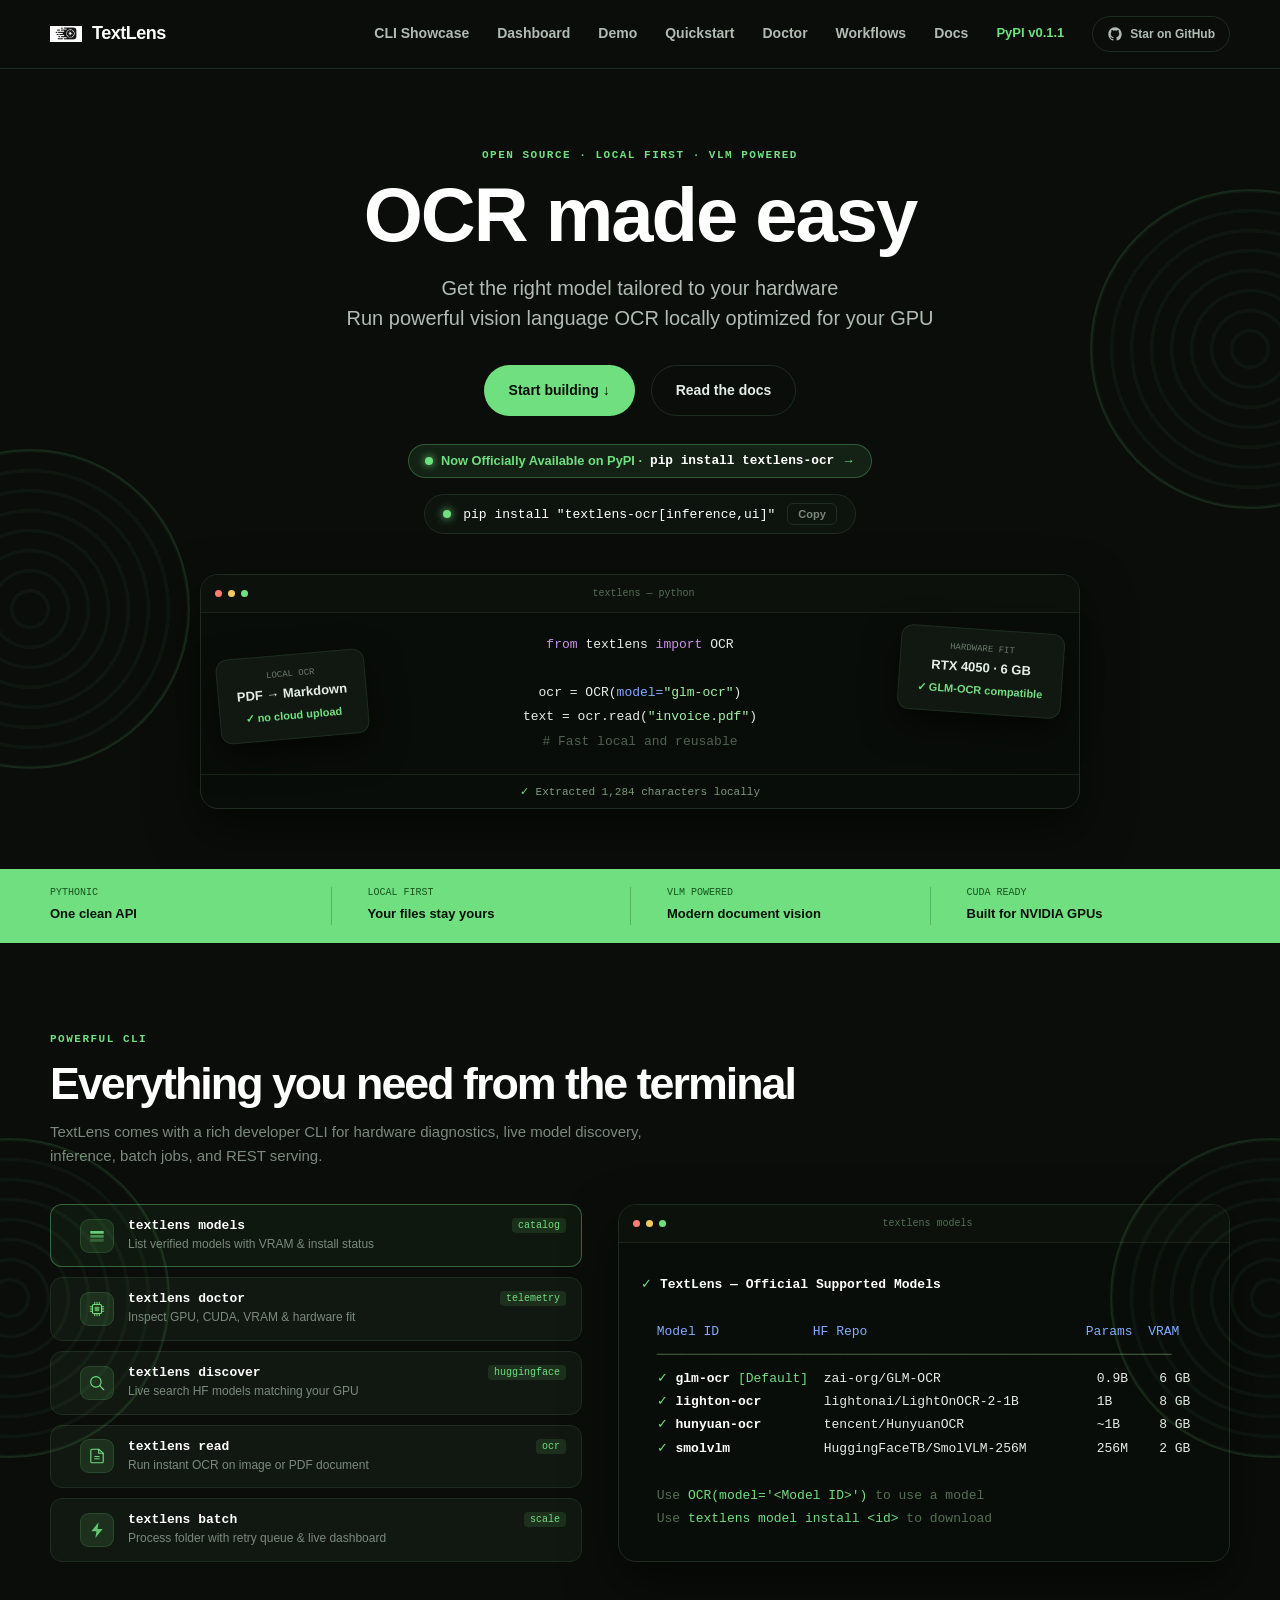
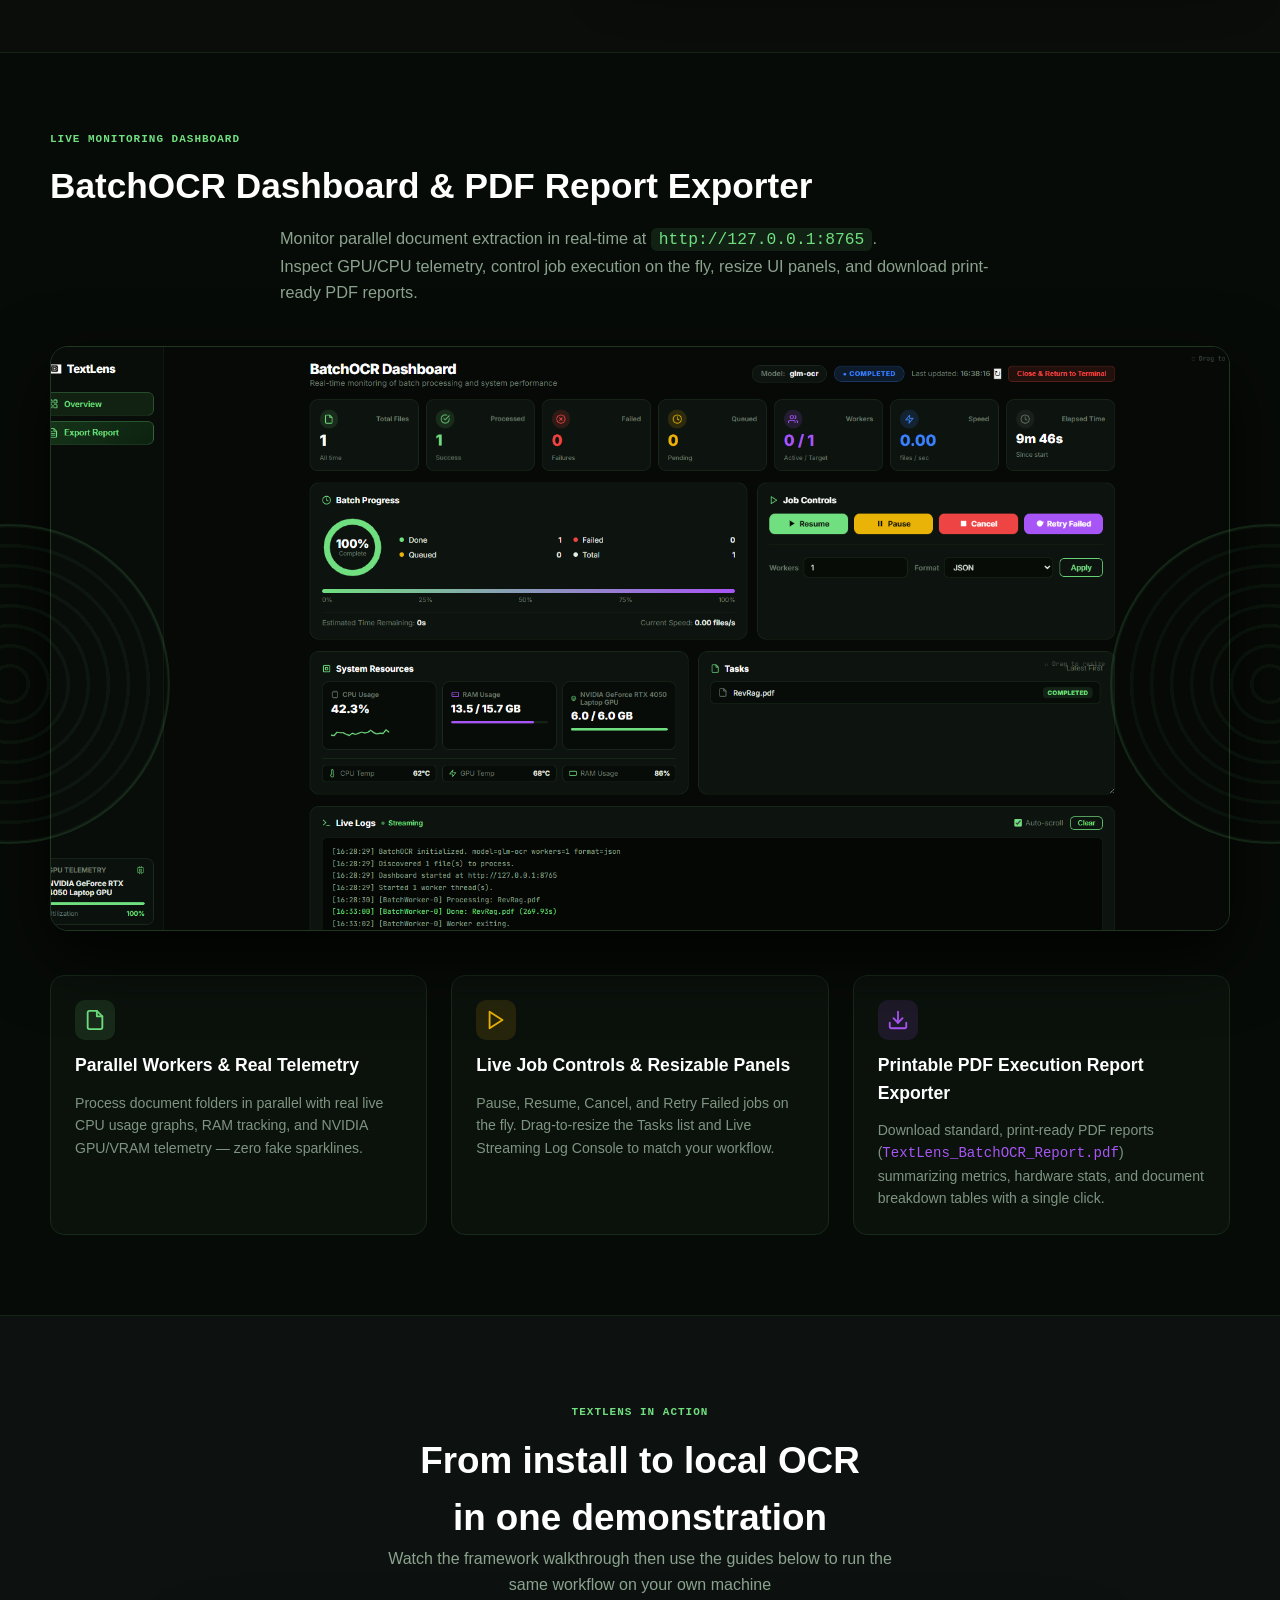
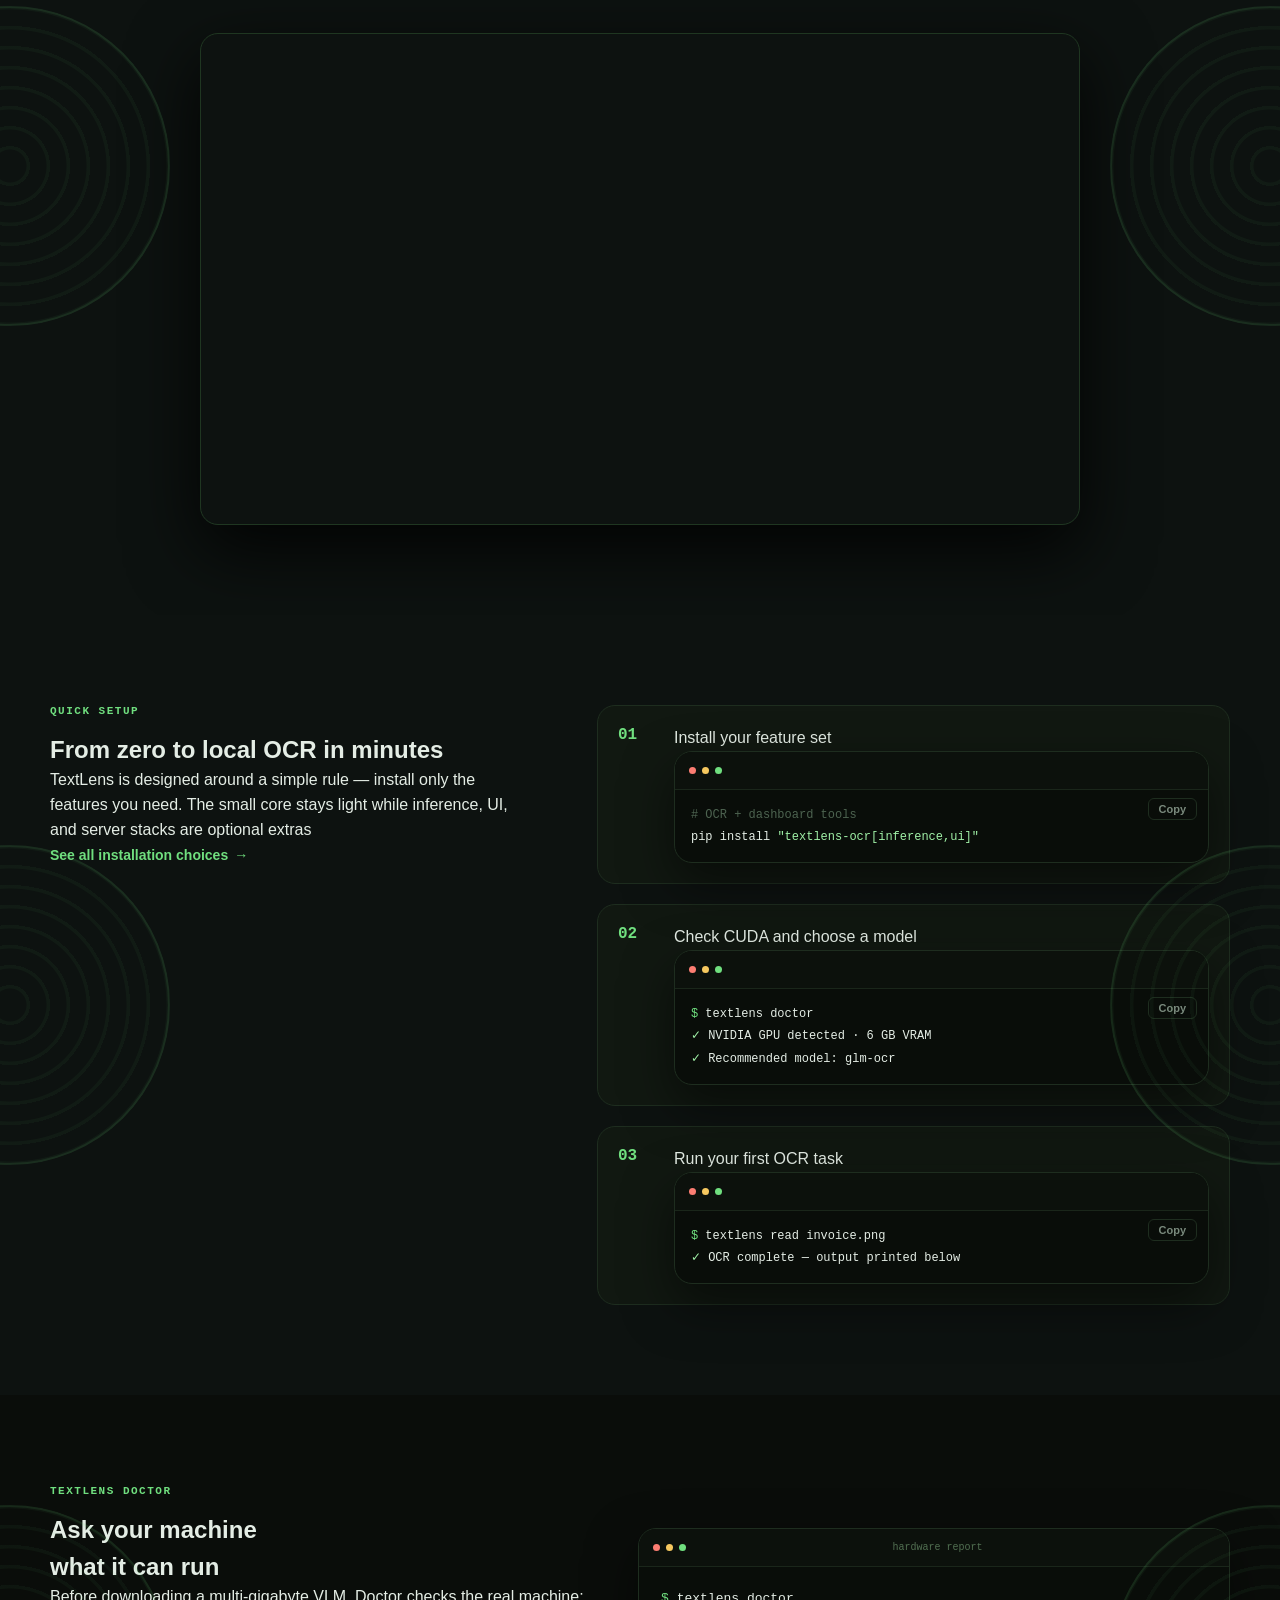
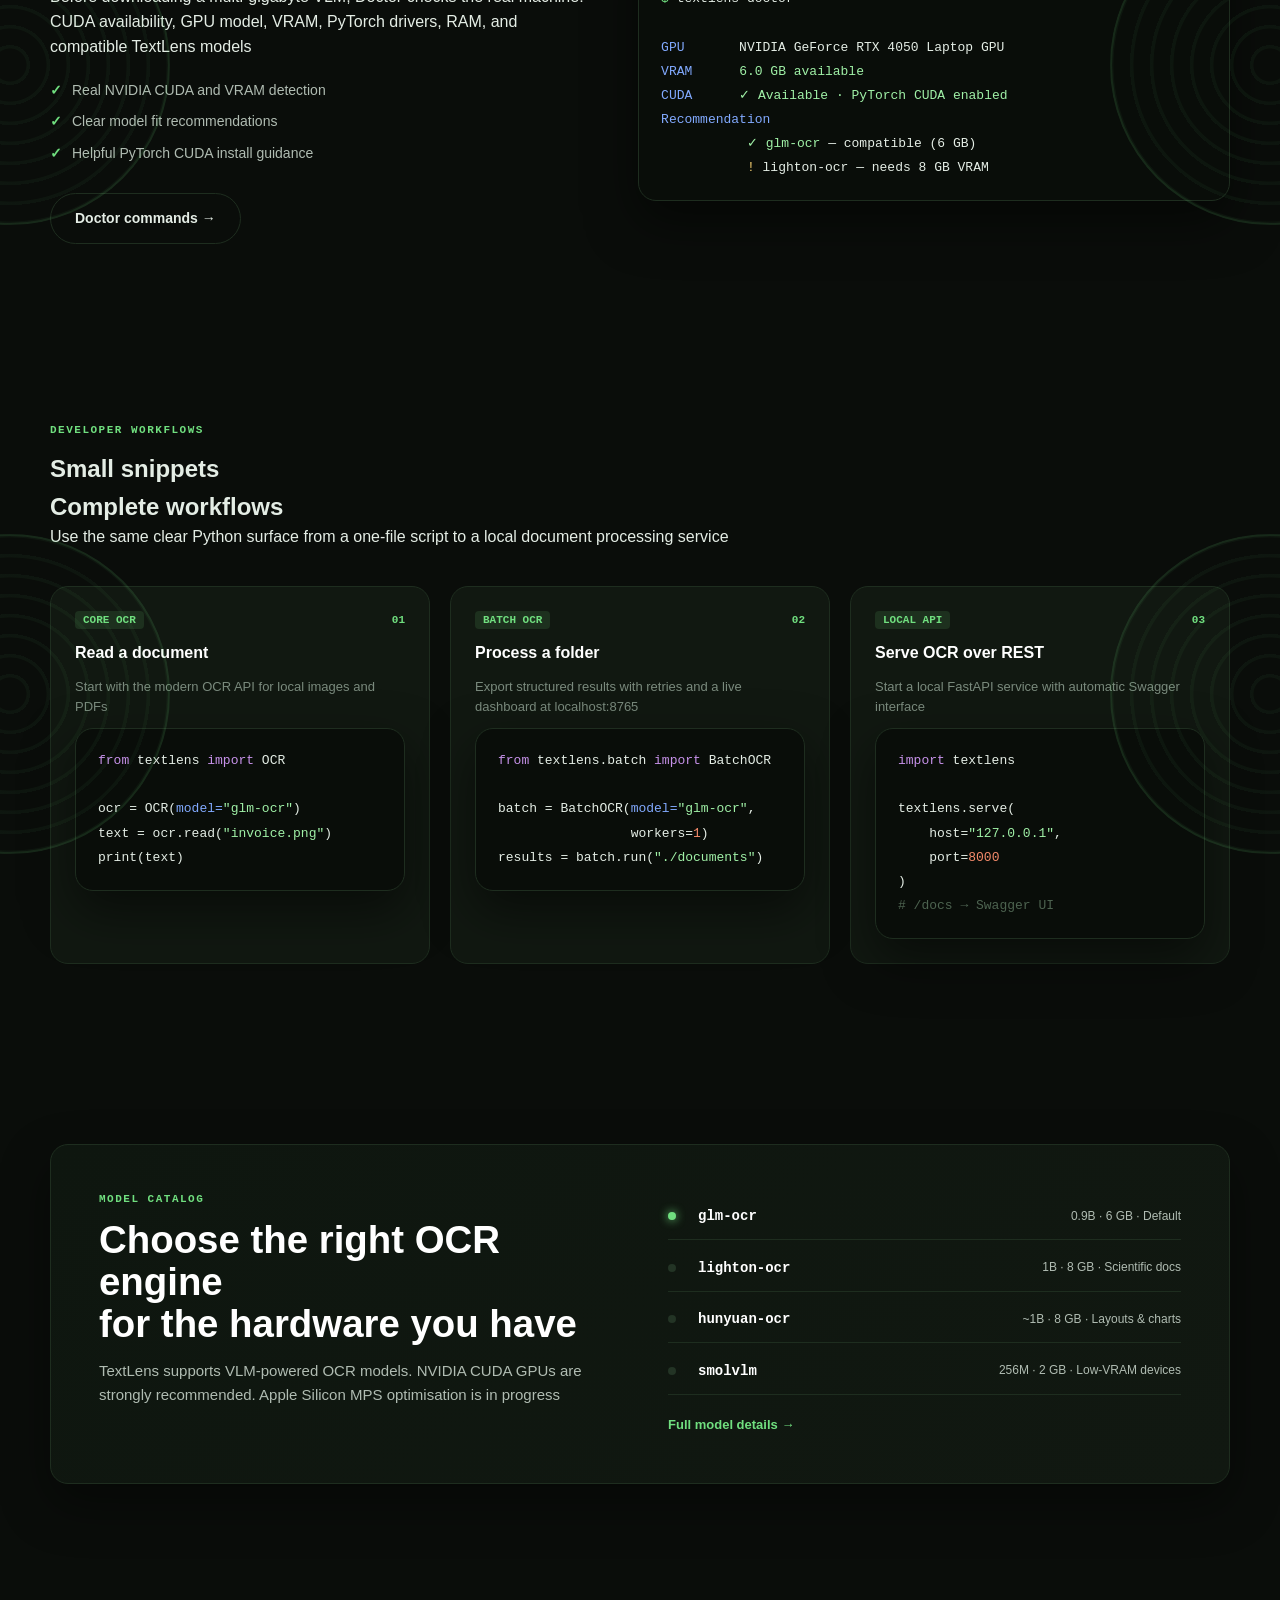
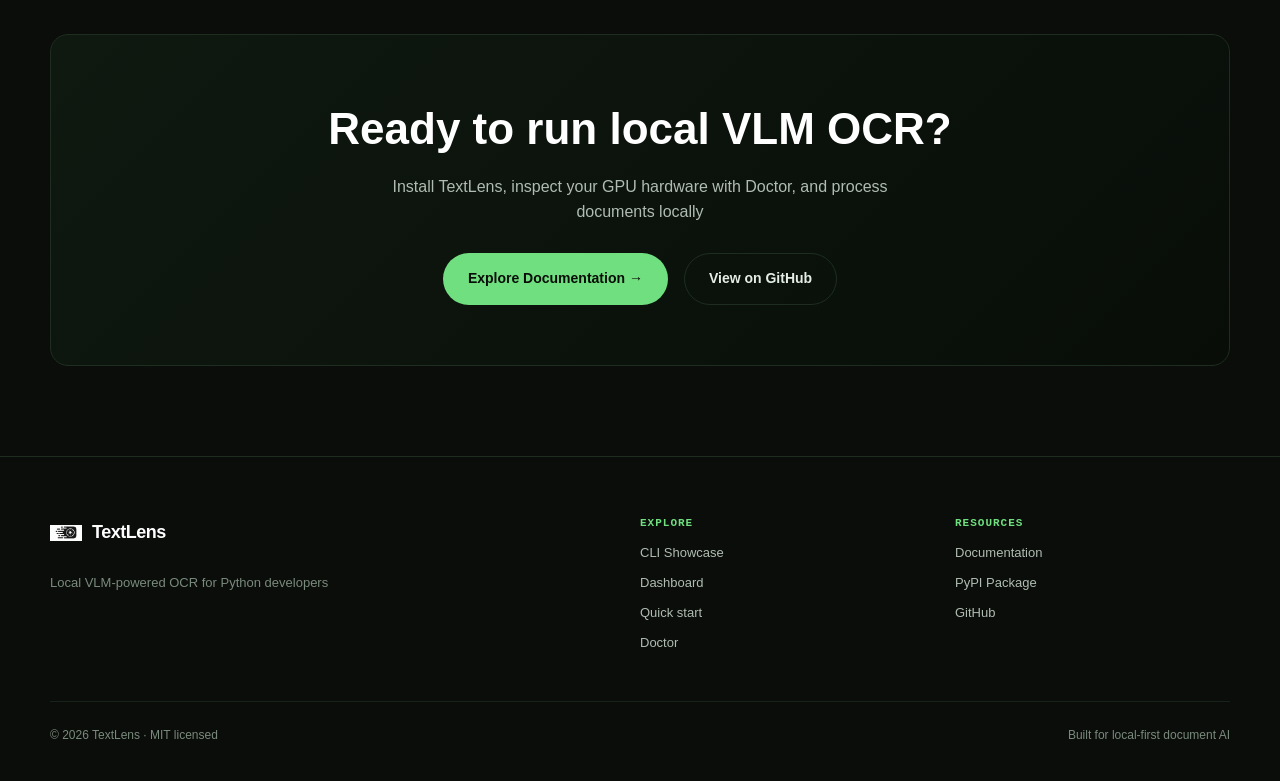
==== commit 0396e3e2: "fix: align Section #2 terminal window top level with command cards and style .text-link with lime gr" ====
--- a/website/index.html
+++ b/website/index.html
@@ -110,16 +110,18 @@
         </div>
       </section>
 
-      <section id="cli-section" class="cli-section" style="position:relative; overflow:hidden;">
+      <section id="cli-section" class="cli-section" style="position:relative; overflow:hidden; padding:90px 0;">
         <div class="section-rings rings-left"></div>
         <div class="section-rings rings-right"></div>
-        <div class="container cli-inner">
-          <div class="cli-copy reveal-left">
+        <div class="container">
+          <div class="section-head reveal" style="margin-bottom:36px;">
             <p class="section-kicker">POWERFUL CLI</p>
-            <h2 style="font-size:clamp(30px,3.5vw,48px);letter-spacing:-2.5px;line-height:1.08;margin:0 0 14px">Everything you need<br />from the terminal</h2>
-            <p>TextLens comes with a rich developer CLI for hardware diagnostics, live model discovery, inference, batch jobs, and REST serving.</p>
-            
-            <div class="cli-commands" id="cli-cmds">
+            <h2 style="font-size:clamp(30px,3.5vw,46px); letter-spacing:-2px; line-height:1.08; color:#fff; margin-bottom:12px;">Everything you need from the terminal</h2>
+            <p style="color:var(--muted); font-size:15px; max-width:620px; line-height:1.6;">TextLens comes with a rich developer CLI for hardware diagnostics, live model discovery, inference, batch jobs, and REST serving.</p>
+          </div>
+
+          <div class="cli-inner" style="display:grid; grid-template-columns: 1fr 1.15fr; gap:36px; align-items:stretch;">
+            <div class="cli-commands reveal-left" id="cli-cmds" style="display:flex; flex-direction:column; gap:10px;">
               <!-- models -->
               <div class="cli-cmd active" data-tab="models" data-cmd="textlens models">
                 <div class="cli-cmd-progress"></div>
@@ -195,16 +197,15 @@
                 </div>
               </div>
             </div>
-          </div>
-
-          <div class="cli-panel reveal-right">
-            <div class="cli-panel-bar">
-              <span></span><span></span><span></span>
-              <p id="cli-bar-label">textlens models</p>
-            </div>
-            <div class="cli-output">
-              <!-- models tab -->
-              <div class="cli-tab active" id="tab-models"><span class="g">&#10003;</span> <span class="w">TextLens — Official Supported Models</span>
+
+            <div class="cli-panel reveal-right" style="display:flex; flex-direction:column; background:#090d09; border:1px solid #1e2d1f; border-radius:var(--r); overflow:hidden; box-shadow: 0 20px 50px rgba(0,0,0,.5); min-height:100%;">
+              <div class="cli-panel-bar">
+                <span></span><span></span><span></span>
+                <p id="cli-bar-label">textlens models</p>
+              </div>
+              <div class="cli-output" style="flex:1; display:flex; flex-direction:column; justify-content:center;">
+                <!-- models tab -->
+                <div class="cli-tab active" id="tab-models"><span class="g">&#10003;</span> <span class="w">TextLens — Official Supported Models</span>
 
   <span class="b">Model ID          </span>  <span class="b">HF Repo                          </span>  <span class="b">Params</span>  <span class="b">VRAM </span>
   <span class="d">──────────────────────────────────────────────────────────────────</span>
@@ -216,8 +217,8 @@
   <span class="d">Use</span> <span class="g">OCR(model='&lt;Model ID&gt;')</span> <span class="d">to use a model</span>
   <span class="d">Use</span> <span class="g">textlens model install &lt;id&gt;</span> <span class="d">to download</span></div>
 
-              <!-- doctor tab -->
-              <div class="cli-tab" id="tab-doctor"><span class="pr">$</span> textlens doctor
+                <!-- doctor tab -->
+                <div class="cli-tab" id="tab-doctor"><span class="pr">$</span> textlens doctor
 
   <span class="b">GPU   </span>  NVIDIA GeForce RTX 4050 Laptop GPU
   <span class="b">VRAM  </span>  <span class="g">6.0 GB available</span>
@@ -231,8 +232,8 @@
     <span class="y">!</span>  lighton-ocr <span class="d">— needs 8 GB VRAM</span>
     <span class="y">!</span>  hunyuan-ocr <span class="d">— needs 8 GB VRAM</span></div>
 
-              <!-- discover tab -->
-              <div class="cli-tab" id="tab-discover"><span class="pr">$</span> textlens discover GLM-OCR --compatible-only
+                <!-- discover tab -->
+                <div class="cli-tab" id="tab-discover"><span class="pr">$</span> textlens discover GLM-OCR --compatible-only
 
   <span class="d">Detected:</span> <span class="g">NVIDIA RTX 4050 (6 GB VRAM)</span>
 
@@ -244,8 +245,8 @@
   <span class="d">Note: Live candidates are research suggestions.</span>
   <span class="d">Results cached for 15 min. Use --refresh for live data.</span></div>
 
-              <!-- read tab -->
-              <div class="cli-tab" id="tab-read"><span class="pr">$</span> textlens read invoice.png --model glm-ocr
+                <!-- read tab -->
+                <div class="cli-tab" id="tab-read"><span class="pr">$</span> textlens read invoice.png --model glm-ocr
 
   <span class="d">Loading</span> <span class="g">glm-ocr</span> <span class="d">on</span> <span class="g">cuda:0</span><span class="d">...</span>
   <span class="g">&#10003;</span> Model ready <span class="d">(5.3s)</span>
@@ -259,8 +260,8 @@
   <span class="d">─────────────────</span>
   <span class="g">&#10003;</span> OCR complete &middot; 312 chars &middot; 4.2s</div>
 
-              <!-- batch tab -->
-              <div class="cli-tab" id="tab-batch"><span class="pr">$</span> textlens batch ./documents --model glm-ocr --workers 1
+                <!-- batch tab -->
+                <div class="cli-tab" id="tab-batch"><span class="pr">$</span> textlens batch ./documents --model glm-ocr --workers 1
 
   <span class="d">Scanning</span> <span class="w">./documents</span> <span class="d">for supported files...</span>
   <span class="g">&#10003;</span> Found <span class="w">24 files</span> <span class="d">(18 PDF, 6 PNG)</span>
@@ -273,6 +274,7 @@
   <span class="g">&#10003;</span> receipt_q3.pdf   <span class="d">→ 892 chars  (2.8s)</span>
   <span class="y">&#8635;</span> contract_v2.pdf  <span class="d">retrying (1/2)...</span>
   <span class="g">&#10003;</span> scan_aug.png     <span class="d">→ 2,104 chars (3.4s)</span></div>
+              </div>
             </div>
           </div>
         </div>
--- a/website/styles.css
+++ b/website/styles.css
@@ -340,6 +340,22 @@
 }
 .icon-dark { background: #0c1509; }
 
+/* Text links */
+.text-link {
+  color: var(--lime);
+  text-decoration: none;
+  font-weight: 700;
+  font-size: 14px;
+  display: inline-flex;
+  align-items: center;
+  gap: 6px;
+  transition: color .2s, transform .2s;
+}
+.text-link:hover {
+  color: #fff;
+  transform: translateX(4px);
+}
+
 /* ── CLI SHOWCASE (2-Column Side-by-Side) ────────────────────────── */
 .cli-section {
   background: var(--bg);
@@ -348,8 +364,8 @@
 .cli-inner {
   display: grid;
   grid-template-columns: 1fr 1.15fr;
-  gap: 70px;
-  align-items: start;
+  gap: 40px;
+  align-items: stretch;
 }
 .cli-copy p:not(.section-kicker) {
   color: var(--muted);
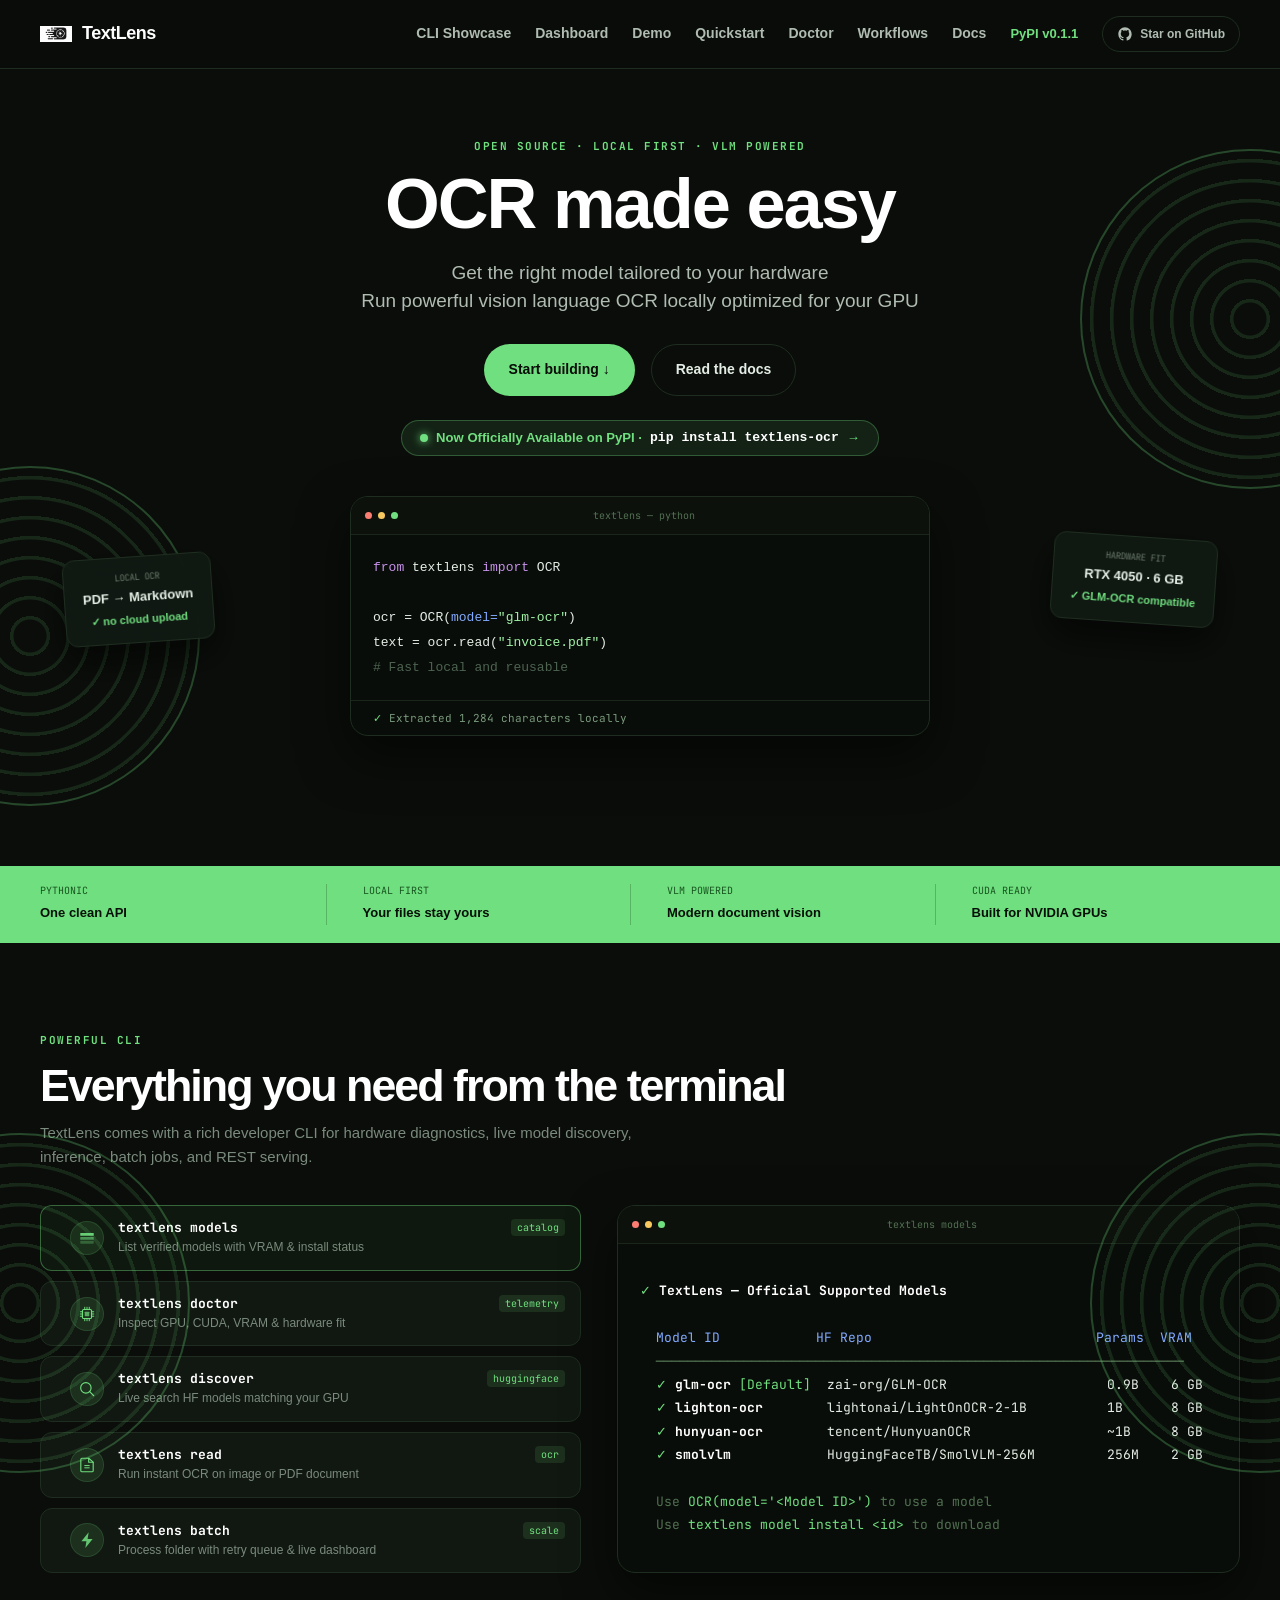
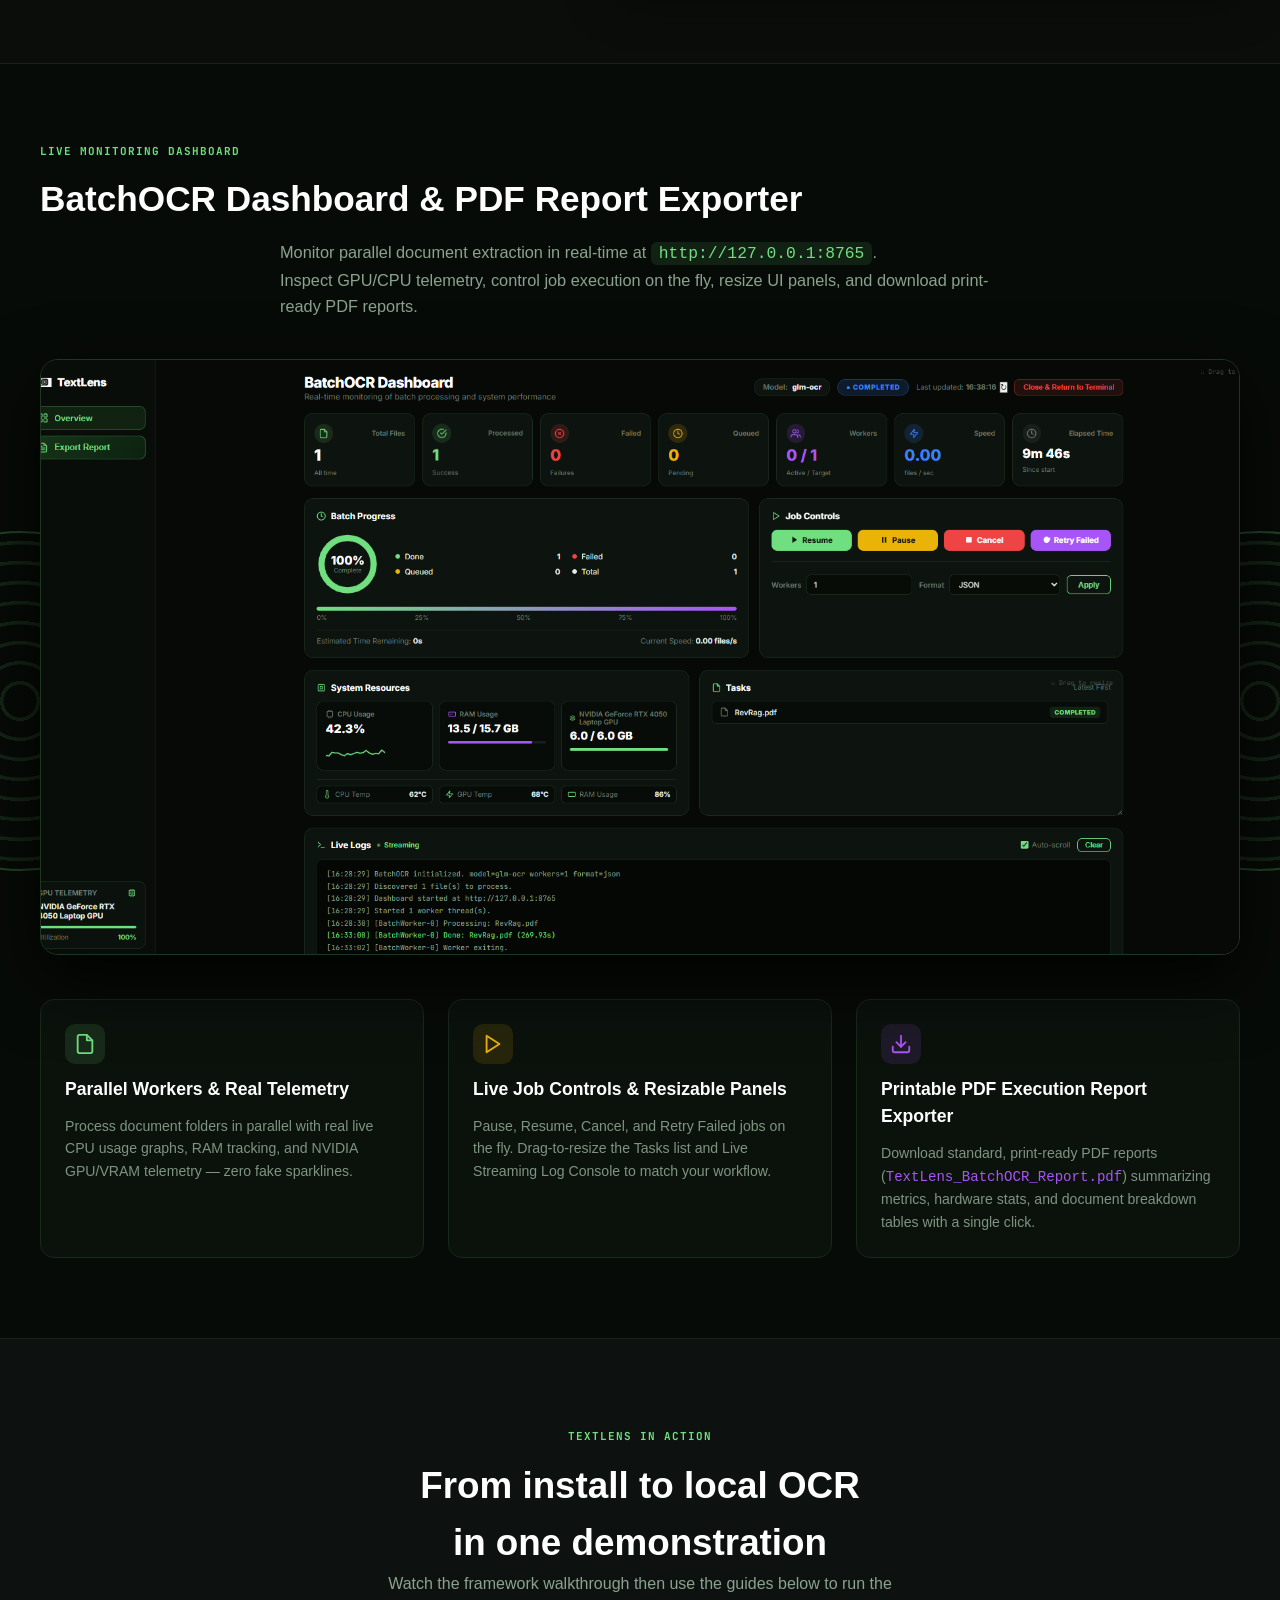
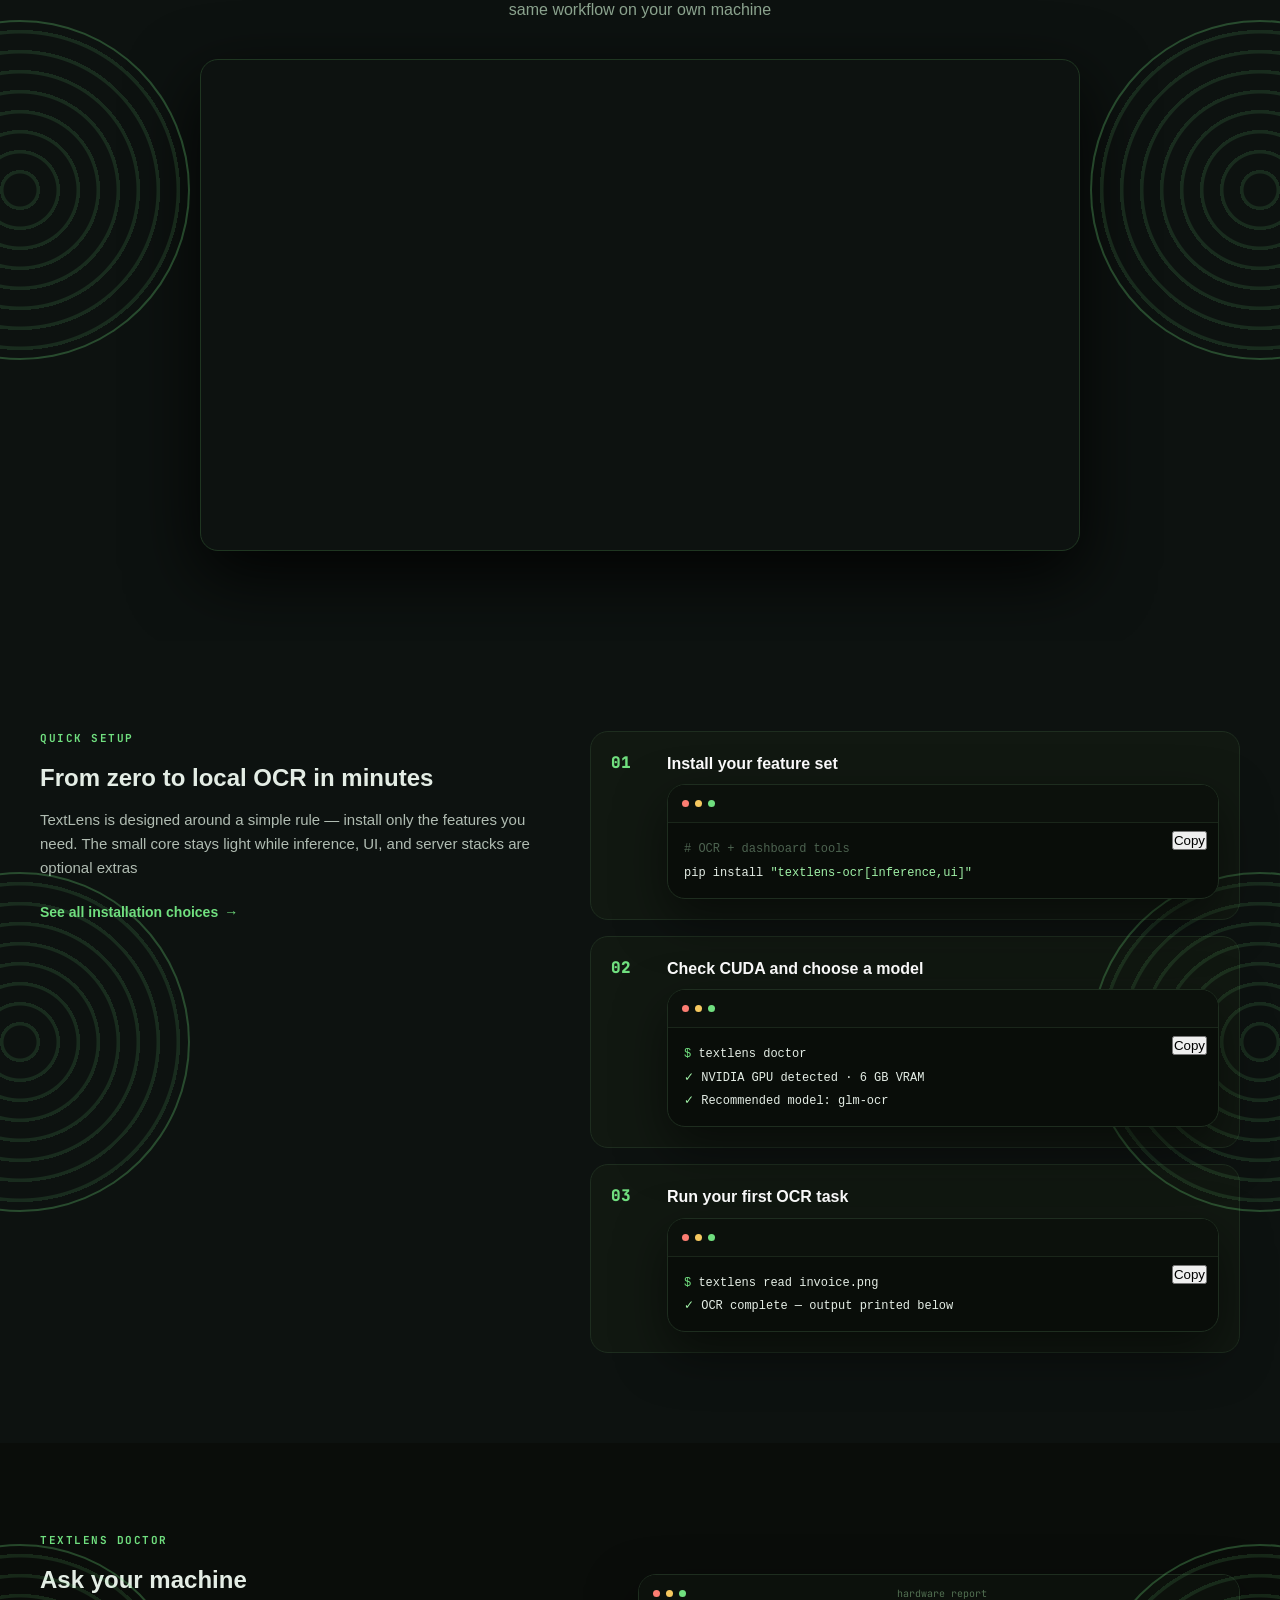
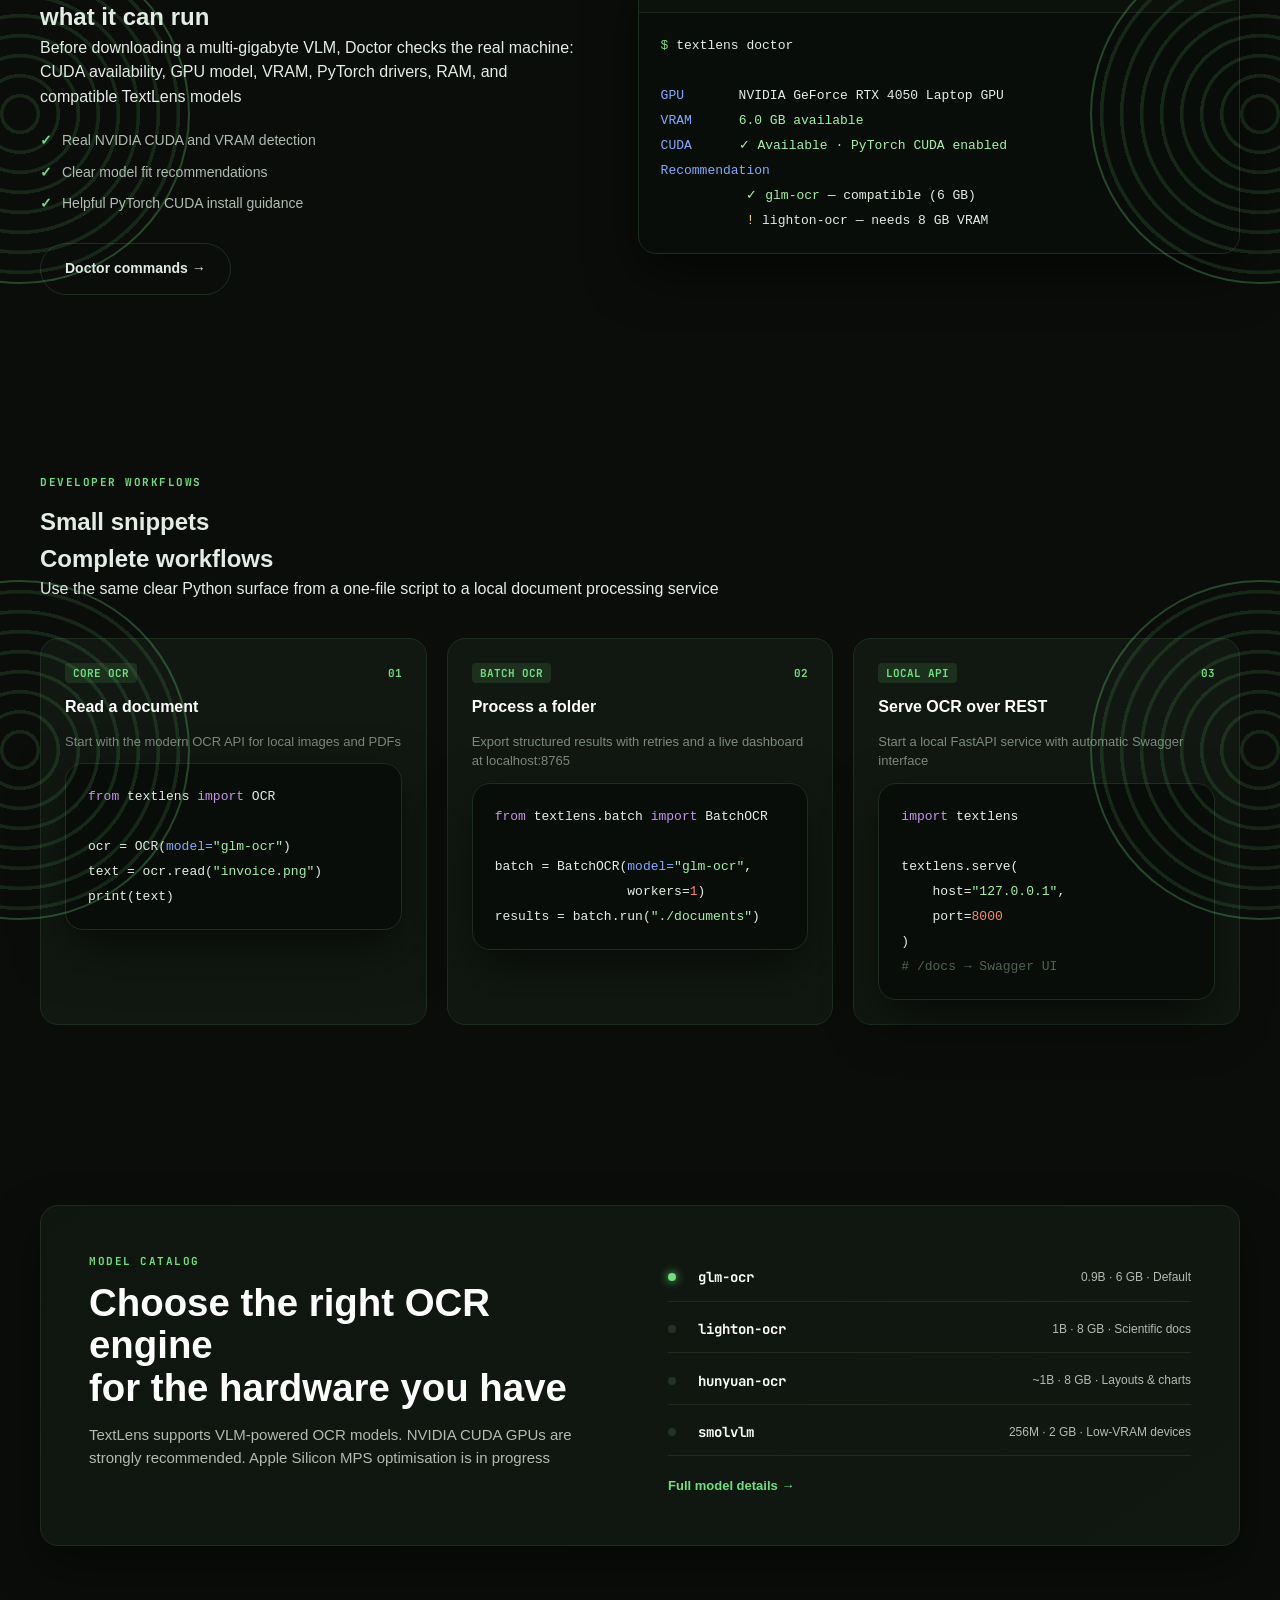
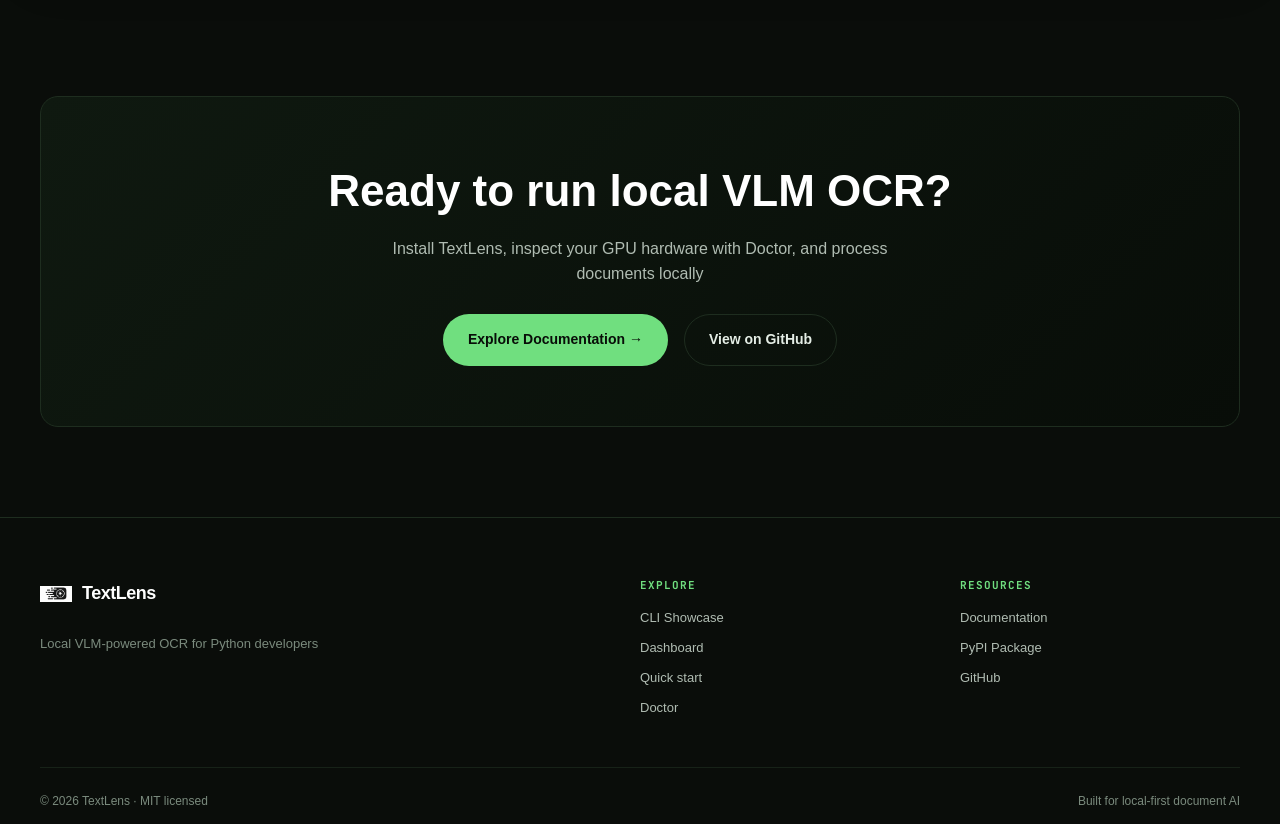
==== commit 26630ea1: "feat: complete advanced mobile responsiveness overhaul, hero card positioning, hero pill removal, an" ====
--- a/website/index.html
+++ b/website/index.html
@@ -65,16 +65,11 @@
             <a class="button button-primary" href="#quickstart">Start building &darr;</a>
             <a class="button button-outline" href="docs.html">Read the docs</a>
           </div>
-          <div style="display:flex;justify-content:center;margin-bottom:16px;">
-            <a href="https://pypi.org/project/textlens-ocr/" target="_blank" style="display:inline-flex;align-items:center;gap:8px;background:rgba(112,223,127,0.1);border:1px solid rgba(112,223,127,0.3);color:#70df7f;padding:6px 16px;border-radius:999px;font-size:0.8rem;font-weight:700;text-decoration:none;transition:all 0.2s;">
+          <div style="display:flex;justify-content:center;margin-bottom:12px;">
+            <a href="https://pypi.org/project/textlens-ocr/" target="_blank" style="display:inline-flex;align-items:center;gap:8px;background:rgba(112,223,127,0.1);border:1px solid rgba(112,223,127,0.3);color:#70df7f;padding:7px 18px;border-radius:999px;font-size:0.82rem;font-weight:700;text-decoration:none;transition:all 0.2s;">
               <span style="width:8px;height:8px;border-radius:50%;background:#70df7f;display:inline-block;box-shadow:0 0 8px #70df7f;"></span>
               Now Officially Available on PyPI &middot; <code style="font-family:monospace;color:#fff;">pip install textlens-ocr</code> &rarr;
             </a>
-          </div>
-          <div class="install-pill">
-            <span class="terminal-dot"></span>
-            <code>pip install "textlens-ocr[inference,ui]"</code>
-            <button class="copy-button" data-copy='pip install "textlens-ocr[inference,ui]"'>Copy</button>
           </div>
         </div>
         <div class="hero-stage container">
@@ -356,14 +351,14 @@
           <div class="sticky-copy reveal-left">
             <p class="section-kicker">QUICK SETUP</p>
             <h2>From zero to local OCR in minutes</h2>
-            <p>TextLens is designed around a simple rule &mdash; install only the features you need. The small core stays light while inference, UI, and server stacks are optional extras</p>
+            <p style="color:var(--text-soft); font-size:15px; margin:12px 0 20px; line-height:1.6;">TextLens is designed around a simple rule &mdash; install only the features you need. The small core stays light while inference, UI, and server stacks are optional extras</p>
             <a class="text-link" href="docs.html#install">See all installation choices <span>&rarr;</span></a>
           </div>
           <div class="steps stagger">
             <article class="step">
               <div class="step-number">01</div>
               <div>
-                <p>Install your feature set</p>
+                <p style="font-weight:700; color:#fff; margin-bottom:8px;">Install your feature set</p>
                 <div class="terminal-window compact" style="position:relative">
                   <div class="terminal-bar"><span></span><span></span><span></span></div>
                   <pre><code><span class="t-comment"># OCR + dashboard tools</span>
@@ -375,7 +370,7 @@
             <article class="step">
               <div class="step-number">02</div>
               <div>
-                <p>Check CUDA and choose a model</p>
+                <p style="font-weight:700; color:#fff; margin-bottom:8px;">Check CUDA and choose a model</p>
                 <div class="terminal-window compact" style="position:relative">
                   <div class="terminal-bar"><span></span><span></span><span></span></div>
                   <pre><code><span class="prompt">$</span> textlens doctor
@@ -388,7 +383,7 @@
             <article class="step">
               <div class="step-number">03</div>
               <div>
-                <p>Run your first OCR task</p>
+                <p style="font-weight:700; color:#fff; margin-bottom:8px;">Run your first OCR task</p>
                 <div class="terminal-window compact" style="position:relative">
                   <div class="terminal-bar"><span></span><span></span><span></span></div>
                   <pre><code><span class="prompt">$</span> textlens read invoice.png
--- a/website/styles.css
+++ b/website/styles.css
@@ -1,5 +1,5 @@
 /* ═══════════════════════════════════════════════════════════════════
-   TextLens — styles.css   (clean rewrite, all dark, no white gaps)
+   TextLens — styles.css (Ultra Fluid, Advanced Mobile Responsive)
    ═══════════════════════════════════════════════════════════════════ */
 
 /* ── Tokens ─────────────────────────────────────────────────────── */
@@ -15,8 +15,8 @@
   --muted:     #7a8a7d;
   --text:      #e4ede5;
   --text-soft: #b0bcb2;
-  --mono:      "DM Mono", monospace;
-  --sans:      "Manrope", Arial, sans-serif;
+  --mono:      "JetBrains Mono", "DM Mono", monospace;
+  --sans:      "Outfit", "Manrope", Arial, sans-serif;
   --r:         18px;
   --r-sm:      12px;
 }
@@ -33,11 +33,13 @@
   font-family: var(--sans);
   line-height: 1.55;
   min-height: 100vh;
+  overflow-x: hidden;
+  width: 100%;
 }
 
 /* ── Layout helpers ──────────────────────────────────────────────── */
 .container {
-  width: min(1180px, calc(100% - 48px));
+  width: min(1200px, calc(100% - 36px));
   margin: 0 auto;
 }
 .narrow { max-width: 780px; margin: 0 auto; }
@@ -45,19 +47,20 @@
 /* ── ■ HEADER ────────────────────────────────────────────────────── */
 .site-header {
   width: 100%;
-  background: var(--bg);
+  background: rgba(10, 13, 10, 0.95);
+  backdrop-filter: blur(12px);
   border-bottom: 1px solid var(--line);
   position: sticky;
   top: 0;
   z-index: 200;
 }
 .header-inner {
-  width: min(1180px, calc(100% - 48px));
+  width: min(1200px, calc(100% - 36px));
   margin: 0 auto;
   height: 68px;
   display: flex;
   align-items: center;
-  gap: 28px;
+  gap: 24px;
 }
 .brand {
   display: inline-flex;
@@ -79,7 +82,8 @@
 }
 .nav-links {
   display: flex;
-  gap: 28px;
+  align-items: center;
+  gap: 24px;
   margin-left: auto;
 }
 .nav-links a {
@@ -88,9 +92,9 @@
   font-size: 14px;
   font-weight: 600;
   transition: color .2s;
+  white-space: nowrap;
 }
 .nav-links a:hover { color: var(--lime); }
-.menu-button { display: none; }
 
 /* GitHub pill */
 .github-link {
@@ -124,6 +128,7 @@
   font-weight: 800;
   transition: transform .2s, box-shadow .2s;
   cursor: pointer;
+  white-space: nowrap;
 }
 .button:hover { transform: translateY(-2px); }
 .button-primary { background: var(--lime); color: #080d08; }
@@ -134,7 +139,7 @@
 /* ── HERO ────────────────────────────────────────────────────────── */
 .hero {
   position: relative;
-  padding: 80px 0 60px;
+  padding: 70px 0 50px;
   text-align: center;
   background: var(--bg);
 }
@@ -146,7 +151,7 @@
   margin-bottom: 14px;
 }
 .hero h1 {
-  font-size: clamp(40px, 6vw, 76px);
+  font-size: clamp(34px, 5.5vw, 72px);
   font-weight: 800;
   letter-spacing: -2px;
   line-height: 1.05;
@@ -154,89 +159,71 @@
   margin-bottom: 18px;
 }
 .hero-copy {
-  font-size: clamp(16px, 2vw, 20px);
+  font-size: clamp(14px, 1.8vw, 19px);
   color: var(--text-soft);
   line-height: 1.5;
   max-width: 620px;
-  margin: 0 auto 32px;
+  margin: 0 auto 28px;
 }
 .hero-actions {
   display: flex;
   gap: 16px;
   justify-content: center;
-  margin-bottom: 28px;
-}
-.install-pill {
-  display: inline-flex;
-  align-items: center;
-  gap: 12px;
-  background: #0d140e;
-  border: 1px solid var(--line);
-  padding: 8px 18px;
-  border-radius: 999px;
-  font: 13px var(--mono);
-  color: var(--text-soft);
-}
-.terminal-dot {
-  width: 8px;
-  height: 8px;
-  border-radius: 50%;
-  background: var(--lime);
-  box-shadow: 0 0 8px var(--lime);
-}
-.install-pill code { color: #fff; }
-.copy-button {
-  background: transparent;
-  border: 1px solid var(--line);
-  color: var(--muted);
-  padding: 4px 10px;
-  border-radius: 6px;
-  font: 11px var(--sans);
-  font-weight: 700;
-  cursor: pointer;
-  transition: all .2s;
-}
-.copy-button:hover { border-color: var(--lime); color: var(--lime); }
-
-/* Hero stage cards */
+  margin-bottom: 24px;
+  flex-wrap: wrap;
+}
+
+/* Hero stage & floating cards positioning */
 .hero-stage {
   position: relative;
   margin-top: 40px;
-  max-width: 880px;
-}
+  min-height: 320px;
+}
+.hero-terminal {
+  width: min(580px, 100%);
+  margin: 0 auto;
+  text-align: left;
+  position: relative;
+  z-index: 2;
+  border: 1px solid var(--line);
+  box-shadow: 0 24px 70px rgba(0, 0, 0, 0.7);
+}
+
 .float-card {
   position: absolute;
-  background: var(--bg-card);
-  border: 1px solid var(--line);
+  background: rgba(16, 24, 18, 0.92);
+  backdrop-filter: blur(16px);
+  border: 1px solid var(--line);
+  border-radius: var(--r-sm);
   padding: 14px 18px;
-  border-radius: var(--r-sm);
   display: flex;
   flex-direction: column;
   gap: 4px;
-  z-index: 10;
-  box-shadow: 0 14px 35px rgba(0,0,0,.6);
+  z-index: 3;
+  box-shadow: 0 16px 36px rgba(0,0,0,.6);
+  pointer-events: none;
 }
 .mini-label { font: 9px var(--mono); color: #6a7a6b; }
 .success    { color: var(--lime); font-size: 11px; font-weight: 700; }
-.float-left  { top: 80px; left: 2%; transform: rotate(-5deg); }
-.float-right { top: 55px; right: 2%; transform: rotate(4deg); }
-
-/* Decorative Concentric Rings */
+.float-left  { top: 60px; left: 2%; transform: rotate(-4deg); }
+.float-right { top: 40px; right: 2%; transform: rotate(4deg); }
+
+/* Concentric Rings Decorative Accents — Vibrant green visibility */
 .hero-rings, .section-rings {
   position: absolute;
-  width: 320px;
-  height: 320px;
-  border: 2px solid rgba(112, 223, 127, 0.18);
+  width: 340px;
+  height: 340px;
+  border: 2px solid rgba(112, 223, 127, 0.35);
   border-radius: 50%;
-  opacity: .55;
-  background: repeating-radial-gradient(circle, transparent 0 16px, rgba(112, 223, 127, 0.09) 17px 20px);
-  pointer-events: none;
-  z-index: 1;
+  pointer-events: none !important;
+  z-index: 0 !important;
+  opacity: 0.8;
+  background: repeating-radial-gradient(circle, transparent 0 16px, rgba(112, 223, 127, 0.16) 17px 20px);
 }
 .rings-left  { top: 50%; left: -150px; transform: translateY(-50%); }
 .rings-right { top: 50%; right: -150px; transform: translateY(-50%); }
-.hero-rings.rings-left { bottom: 100px; left: -130px; top: auto; transform: none; }
-.hero-rings.rings-right { top: 120px; right: -130px; transform: none; }
+.hero-rings.rings-left { bottom: 60px; left: -140px; top: auto; transform: none; }
+.hero-rings.rings-right { top: 80px; right: -140px; transform: none; }
 
 /* ── Terminal window ─────────────────────────────────────────────── */
 .terminal-window {
@@ -260,7 +247,7 @@
 .terminal-bar span:nth-child(2) { background: #f6c85f; }
 .terminal-bar span:nth-child(3) { background: var(--lime); }
 .terminal-bar p { font: 10px var(--mono); margin: 0 auto; color: #527052; transform: translateX(-16px); }
-pre { padding: 20px 22px; font: 13px/1.85 var(--mono); white-space: pre-wrap; overflow: auto; }
+pre { padding: 20px 22px; font: 13px/1.85 var(--mono); white-space: pre-wrap; overflow-x: auto; word-break: break-word; }
 .t-purple  { color: #c792ea; }
 .t-blue    { color: #82aaff; }
 .t-green   { color: #a0f1a7; }
@@ -293,52 +280,9 @@
 .proof-grid span   { display: block; font: 10px var(--mono); color: #175520; margin-bottom: 3px; }
 .proof-grid strong { font-size: 13px; color: #061008; }
 
-/* ── Feature grid ────────────────────────────────────────────────── */
-.section { padding: 90px 0; }
+/* ── Section & Feature Grid ──────────────────────────────────────── */
+.section { padding: 90px 0; position: relative; }
 .section-soft { background: var(--bg-soft); }
-
-.feature-grid {
-  display: grid;
-  grid-template-columns: 1.35fr 1fr 1fr;
-  gap: 14px;
-}
-.feature-card {
-  border: 1px solid var(--line);
-  border-radius: var(--r);
-  padding: 26px;
-  min-height: 240px;
-  background: var(--bg-card);
-  display: flex;
-  flex-direction: column;
-  gap: 10px;
-  transition: border-color .3s, transform .3s, box-shadow .3s;
-}
-.feature-card:hover {
-  border-color: rgba(112,223,127,.3);
-  transform: translateY(-5px);
-  box-shadow: 0 20px 42px rgba(0,0,0,.4);
-}
-.feature-large {
-  grid-row: span 2;
-  font-size: 18px;
-  letter-spacing: -.6px;
-  font-weight: 700;
-  color: var(--text);
-}
-.feature-card p  { color: var(--muted); font-size: 13px; line-height: 1.65; }
-.feature-card a  { color: var(--lime); text-decoration: none; font-weight: 700; font-size: 13px; margin-top: auto; }
-.icon-badge {
-  width: 38px;
-  height: 38px;
-  border-radius: 10px;
-  background: var(--lime-dim);
-  border: 1px solid rgba(112,223,127,.18);
-  display: flex;
-  align-items: center;
-  justify-content: center;
-  flex-shrink: 0;
-}
-.icon-dark { background: #0c1509; }
 
 /* Text links */
 .text-link {
@@ -356,24 +300,16 @@
   transform: translateX(4px);
 }
 
-/* ── CLI SHOWCASE (2-Column Side-by-Side) ────────────────────────── */
+/* ── CLI SHOWCASE (Responsive Side-by-Side Grid) ─────────────────── */
 .cli-section {
   background: var(--bg);
-  padding: 100px 0;
+  padding: 90px 0;
 }
 .cli-inner {
   display: grid;
   grid-template-columns: 1fr 1.15fr;
-  gap: 40px;
+  gap: 36px;
   align-items: stretch;
-}
-.cli-copy p:not(.section-kicker) {
-  color: var(--muted);
-  font-size: 15px;
-  line-height: 1.75;
-  max-width: 380px;
-  margin-top: 14px;
-  margin-bottom: 28px;
 }
 .cli-commands { display: flex; flex-direction: column; gap: 8px; }
 .cli-cmd {
@@ -399,7 +335,7 @@
 .cli-cmd-icon {
   width: 34px;
   height: 34px;
-  border-radius: 9px;
+  border-radius: 99px;
   background: var(--lime-dim);
   border: 1px solid rgba(112,223,127,.15);
   display: flex;
@@ -434,8 +370,8 @@
 .cli-panel-bar span:nth-child(2) { background: #f6c85f; }
 .cli-panel-bar span:nth-child(3) { background: var(--lime); }
 .cli-panel-bar p { font: 10px var(--mono); margin: 0 auto; color: #527052; transform: translateX(-16px); }
-.cli-output { padding: 20px 22px; font: 13px/1.8 var(--mono); min-height: 300px; }
-.cli-tab { display: none; white-space: pre-wrap; }
+.cli-output { padding: 20px 22px; font: 13px/1.8 var(--mono); }
+.cli-tab { display: none; white-space: pre-wrap; word-break: break-word; }
 .cli-tab.active { display: block; }
 .cli-output .g { color: var(--lime); }
 .cli-output .w { color: #fff; font-weight: 700; }
@@ -448,10 +384,10 @@
 .split-layout {
   display: grid;
   grid-template-columns: 1fr 1.3fr;
-  gap: 60px;
+  gap: 50px;
   align-items: start;
 }
-.steps { display: flex; flex-direction: column; gap: 20px; }
+.steps { display: flex; flex-direction: column; gap: 16px; }
 .step {
   display: grid;
   grid-template-columns: 40px 1fr;
@@ -544,25 +480,107 @@
 }
 .cta-box h2 { font-size: clamp(28px, 4vw, 44px); font-weight: 800; color: #fff; margin-bottom: 12px; }
 .cta-box p  { color: var(--text-soft); max-width: 500px; margin: 0 auto 28px; font-size: 16px; }
-.cta-actions { display: flex; gap: 16px; justify-content: center; }
+.cta-actions { display: flex; gap: 16px; justify-content: center; flex-wrap: wrap; }
 
 footer {
   background: var(--bg);
   border-top: 1px solid var(--line);
   padding: 60px 0 30px;
 }
-.footer-grid { display: grid; grid-template-columns: 2fr 1fr 1fr; gap: 40px; }
-.footer-grid p { color: var(--muted); font-size: 13px; max-width: 280px; margin-top: 12px; }
+.footer-grid {
+  display: grid;
+  grid-template-columns: 2fr 1fr 1fr;
+  gap: 40px;
+}
+.footer-grid p { color: var(--muted); font-size: 13px; max-width: 280px; margin-top: 12px; line-height: 1.6; }
 .footer-grid > div:not(:first-child) { display: flex; flex-direction: column; gap: 10px; }
-.footer-grid > div > span { font: 700 11px var(--mono); color: var(--lime); letter-spacing: 1px; margin-bottom: 4px; }
+.footer-grid > div > span { font: 700 11px var(--mono); color: var(--lime); letter-spacing: 1px; margin-bottom: 6px; display: block; }
 .footer-grid a { color: var(--text-soft); text-decoration: none; font-size: 13px; transition: color .2s; }
 .footer-grid a:hover { color: var(--lime); }
 .footer-bottom {
   display: flex;
   justify-content: space-between;
+  align-items: center;
   color: var(--muted);
   font-size: 12px;
   border-top: 1px solid var(--line2);
   margin-top: 48px;
   padding-top: 24px;
 }
+
+/* ── 📱 ADVANCED MULTI-BREAKPOINT RESPONSIVE MEDIA QUERIES ───────── */
+
+/* Laptops & Medium Screens (1024px – 1200px) */
+@media (max-width: 1200px) {
+  .float-left { left: -10px; }
+  .float-right { right: -10px; }
+}
+
+/* Tablets & Small Laptops (900px – 1023px) */
+@media (max-width: 1023px) {
+  .float-card { display: none; }
+  .hero-stage { min-height: auto; }
+  .hero-terminal { width: 100%; }
+  
+  .cli-inner {
+    grid-template-columns: 1fr;
+    gap: 28px;
+  }
+  .cli-panel { min-height: auto !important; }
+  
+  .dashboard-features-grid { grid-template-columns: repeat(2, 1fr) !important; }
+  .split-layout { grid-template-columns: 1fr; gap: 36px; }
+  .doctor-panel { grid-template-columns: 1fr; gap: 36px; }
+  .workflow-grid { grid-template-columns: repeat(2, 1fr); }
+  .catalog-shell { grid-template-columns: 1fr; gap: 32px; padding: 36px; }
+}
+
+/* Mobile Devices (< 768px) */
+@media (max-width: 768px) {
+  .header-inner { height: 60px; }
+  .nav-links { display: none; }
+  
+  .hero { padding: 40px 0 30px; }
+  .hero h1 { font-size: 32px; letter-spacing: -1px; }
+  .hero-copy { font-size: 15px; }
+  .hero-actions { flex-direction: column; width: 100%; }
+  .hero-actions .button { width: 100%; }
+  
+  .proof-grid { grid-template-columns: repeat(2, 1fr); gap: 14px; }
+  .proof-grid div { border: none; padding-left: 0; }
+  
+  .dashboard-features-grid { grid-template-columns: 1fr !important; }
+  .workflow-grid { grid-template-columns: 1fr; }
+  
+  .hero-rings, .section-rings { opacity: 0.25 !important; width: 220px !important; height: 220px !important; }
+  .rings-left { left: -110px !important; }
+  .rings-right { right: -110px !important; }
+  
+  .catalog-shell { padding: 24px; }
+  .catalog-list > div { grid-template-columns: 14px 1fr; gap: 8px; }
+  .catalog-list small { grid-column: span 2; text-align: left; margin-left: 22px; margin-top: 2px; }
+  
+  .footer-grid {
+    grid-template-columns: 1fr 1fr;
+    gap: 30px 20px;
+  }
+  .footer-grid > div:first-child { grid-column: span 2; }
+  .footer-bottom {
+    flex-direction: column;
+    gap: 8px;
+    text-align: center;
+  }
+  
+  pre { padding: 14px 16px; font-size: 11px; }
+  .video-shell iframe { height: 240px !important; }
+}
+
+/* Small Phones (< 480px) */
+@media (max-width: 480px) {
+  .container { width: calc(100% - 24px); }
+  .proof-grid { grid-template-columns: 1fr; gap: 12px; }
+  .step { grid-template-columns: 1fr; gap: 8px; }
+  .cta-box { padding: 32px 20px; }
+  .footer-grid { grid-template-columns: 1fr; }
+  .footer-grid > div:first-child { grid-column: span 1; }
+}
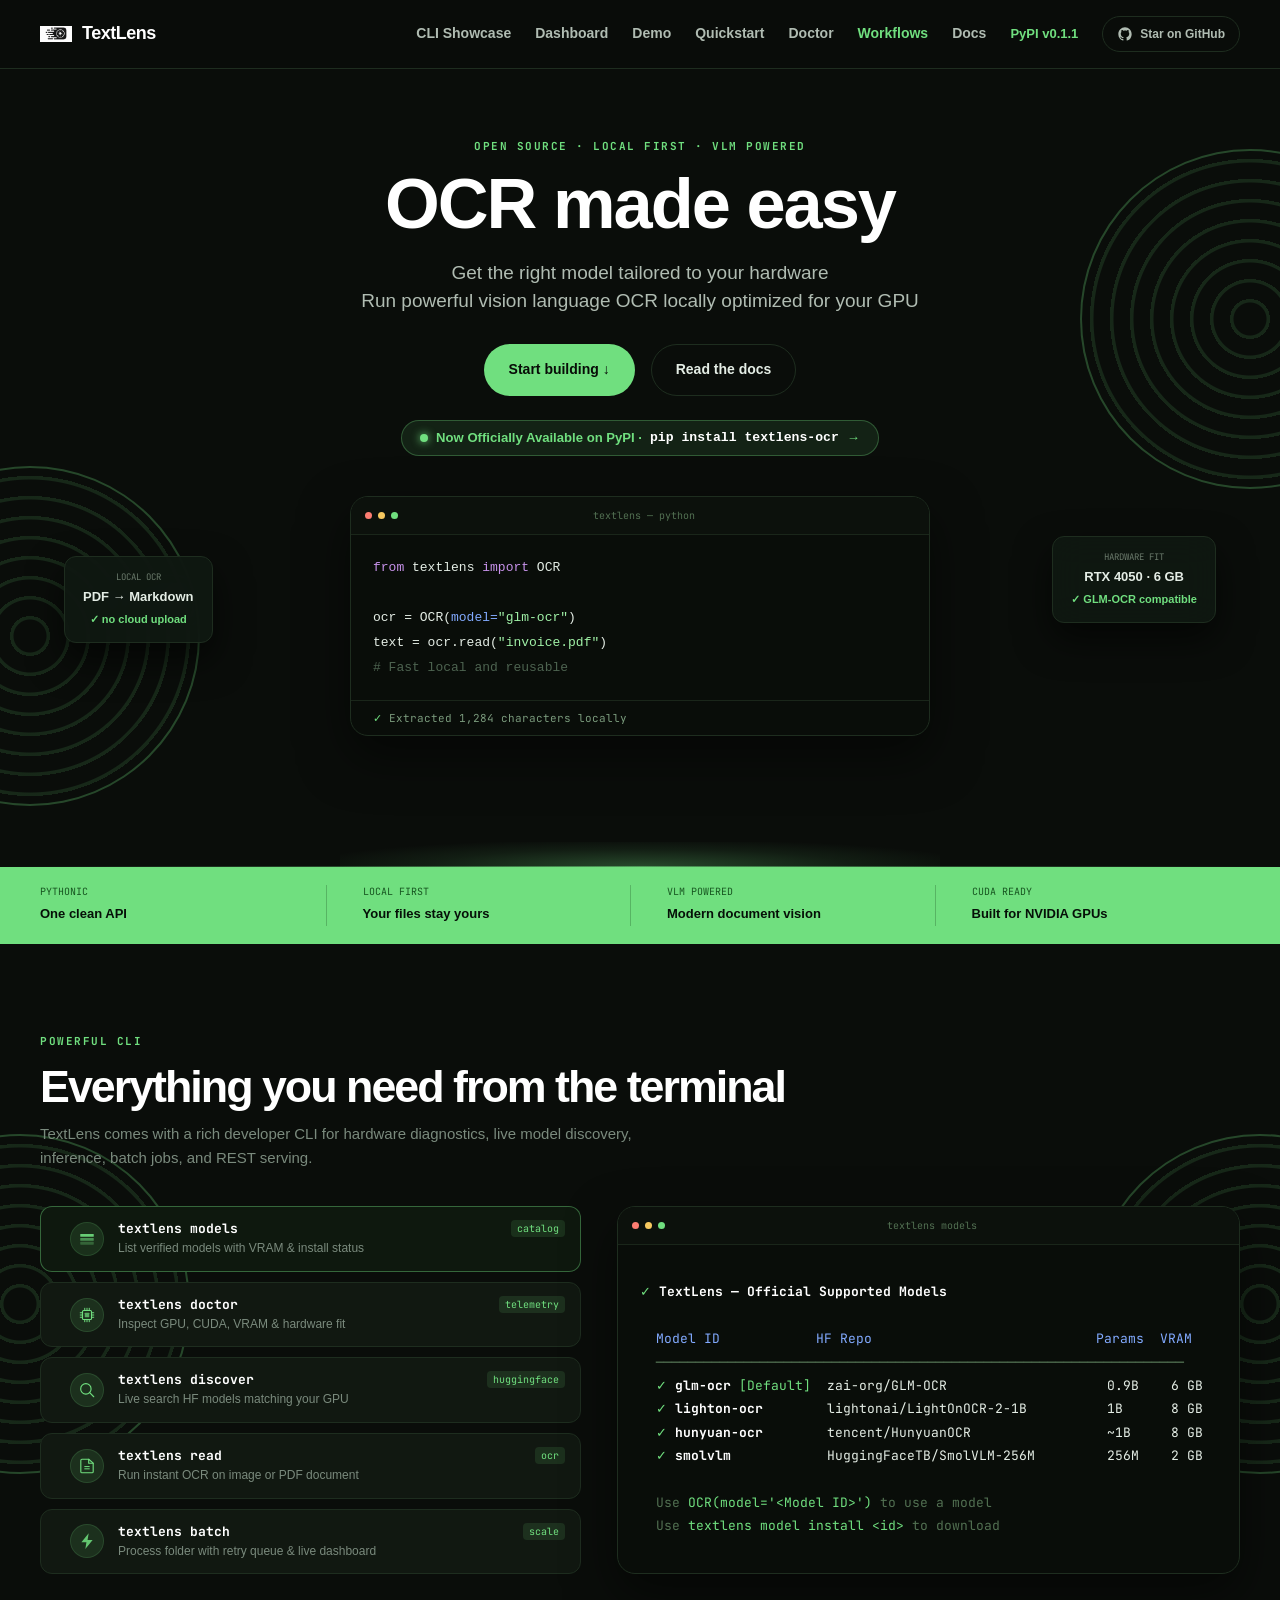
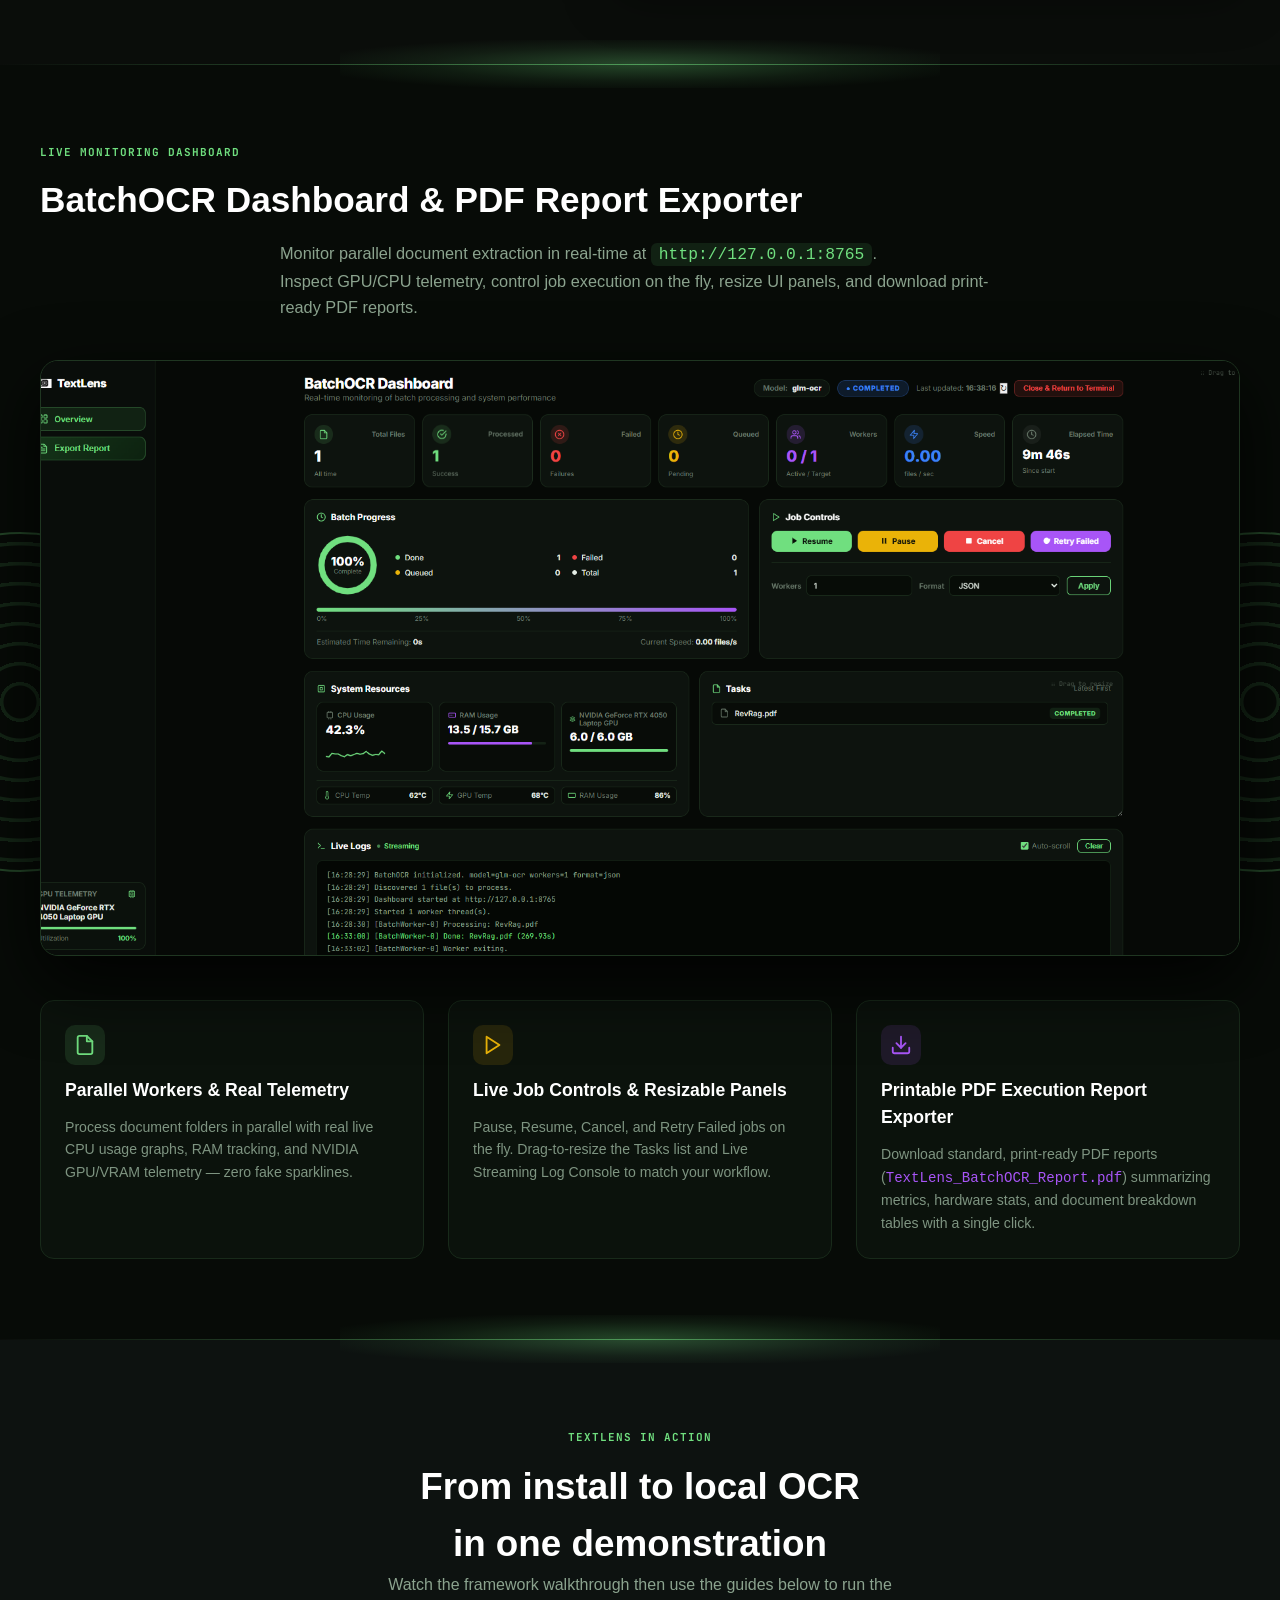
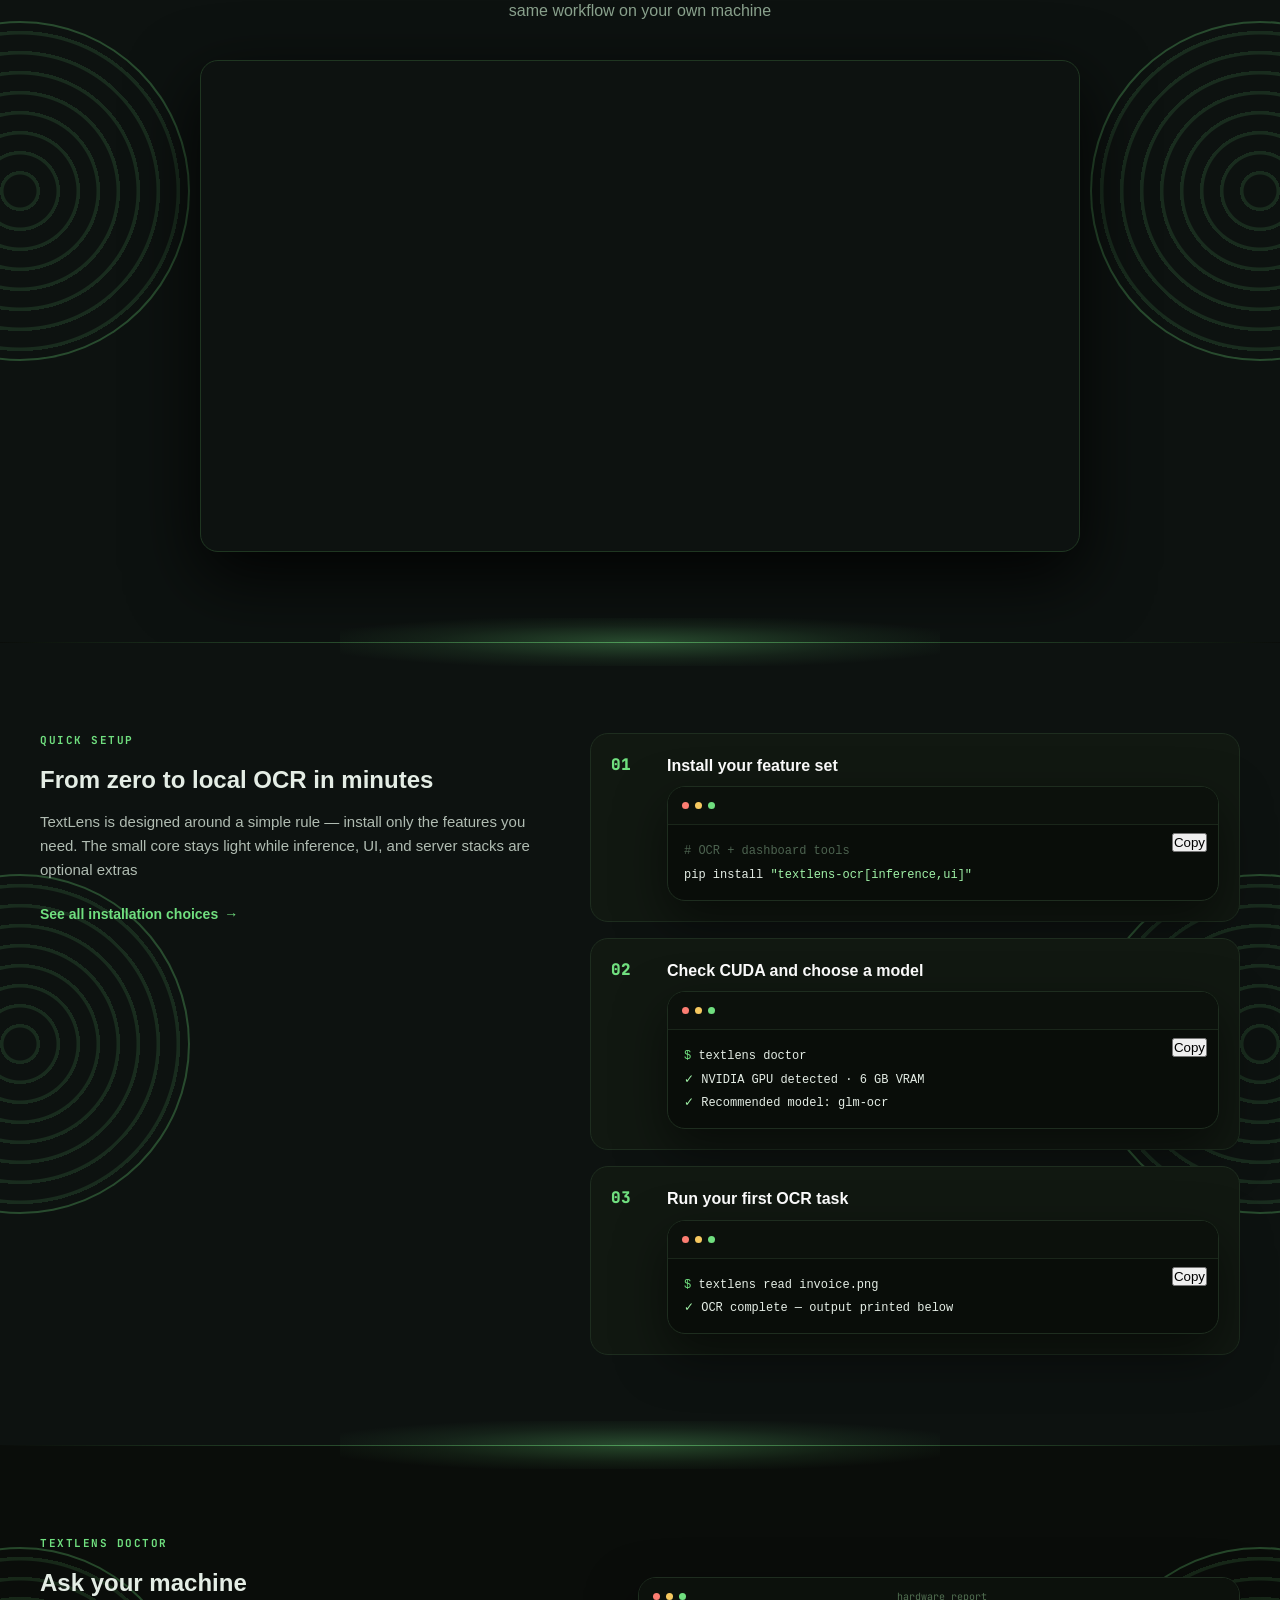
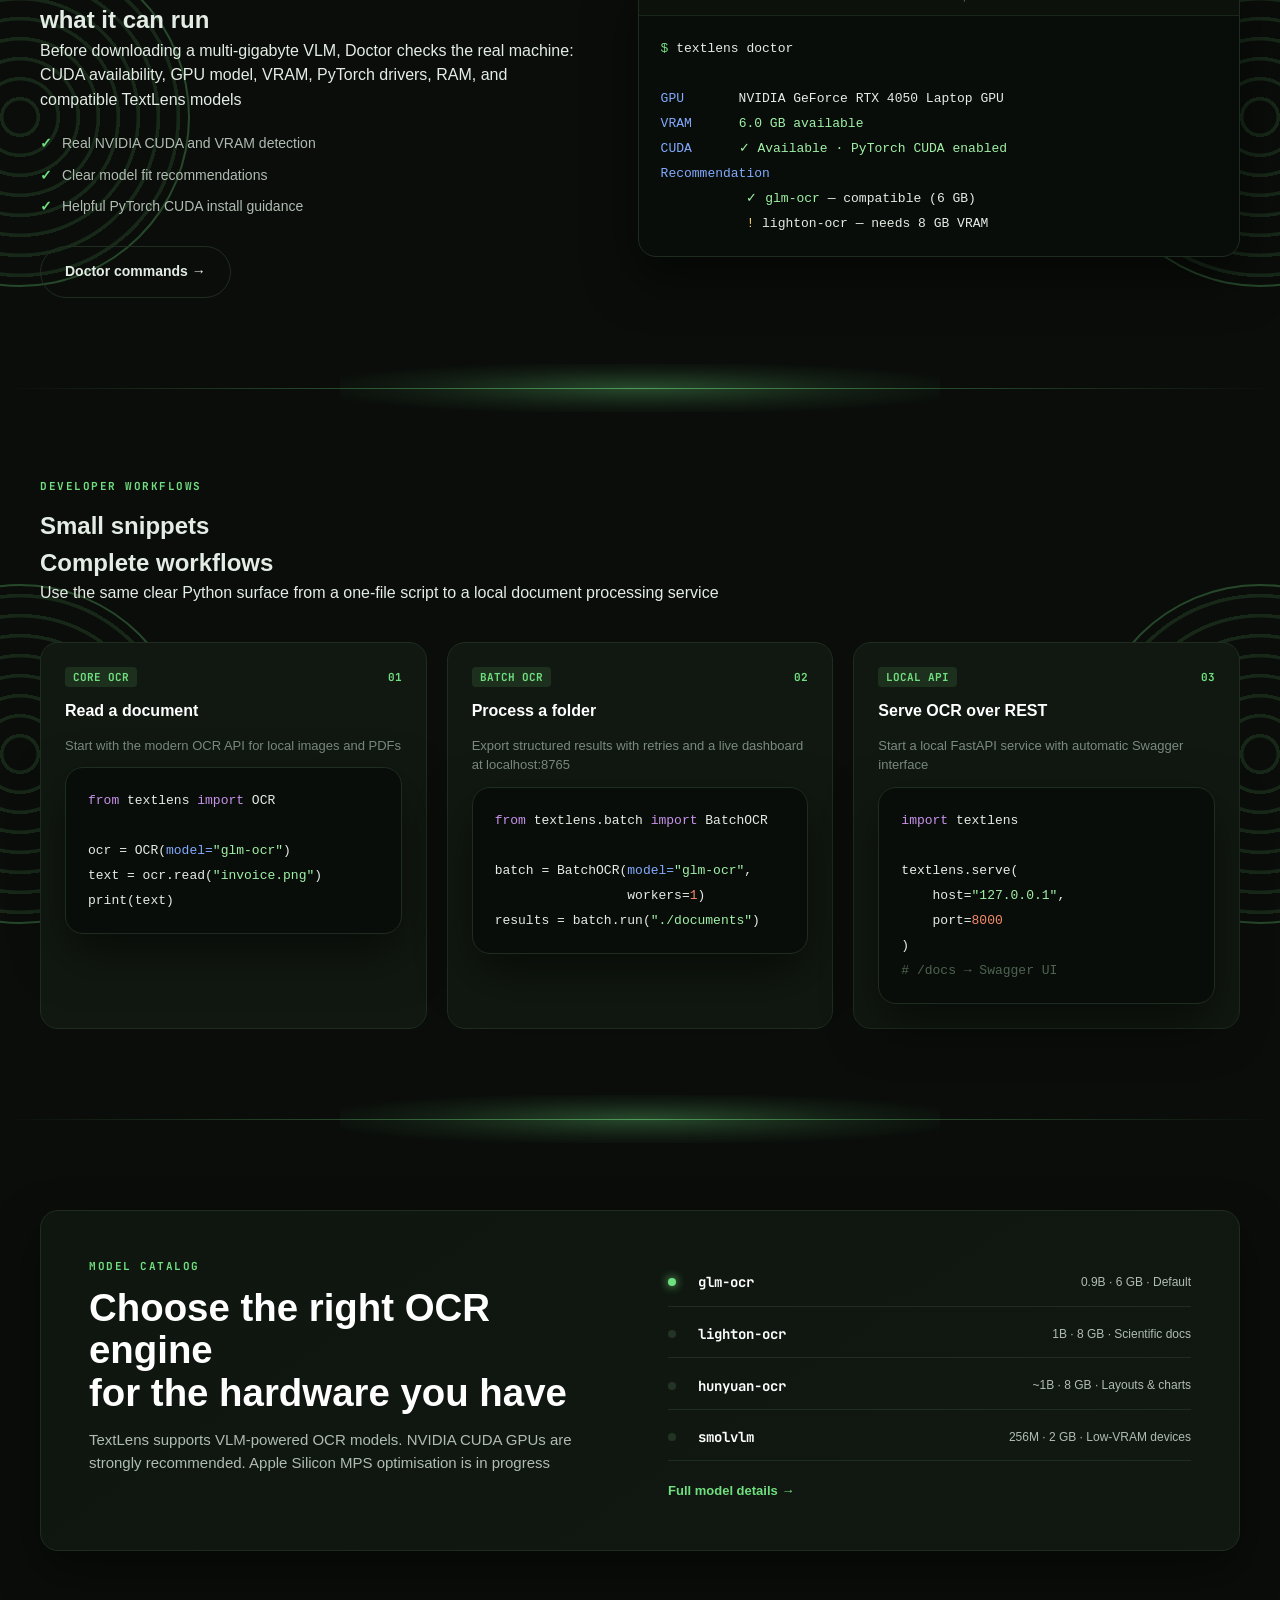
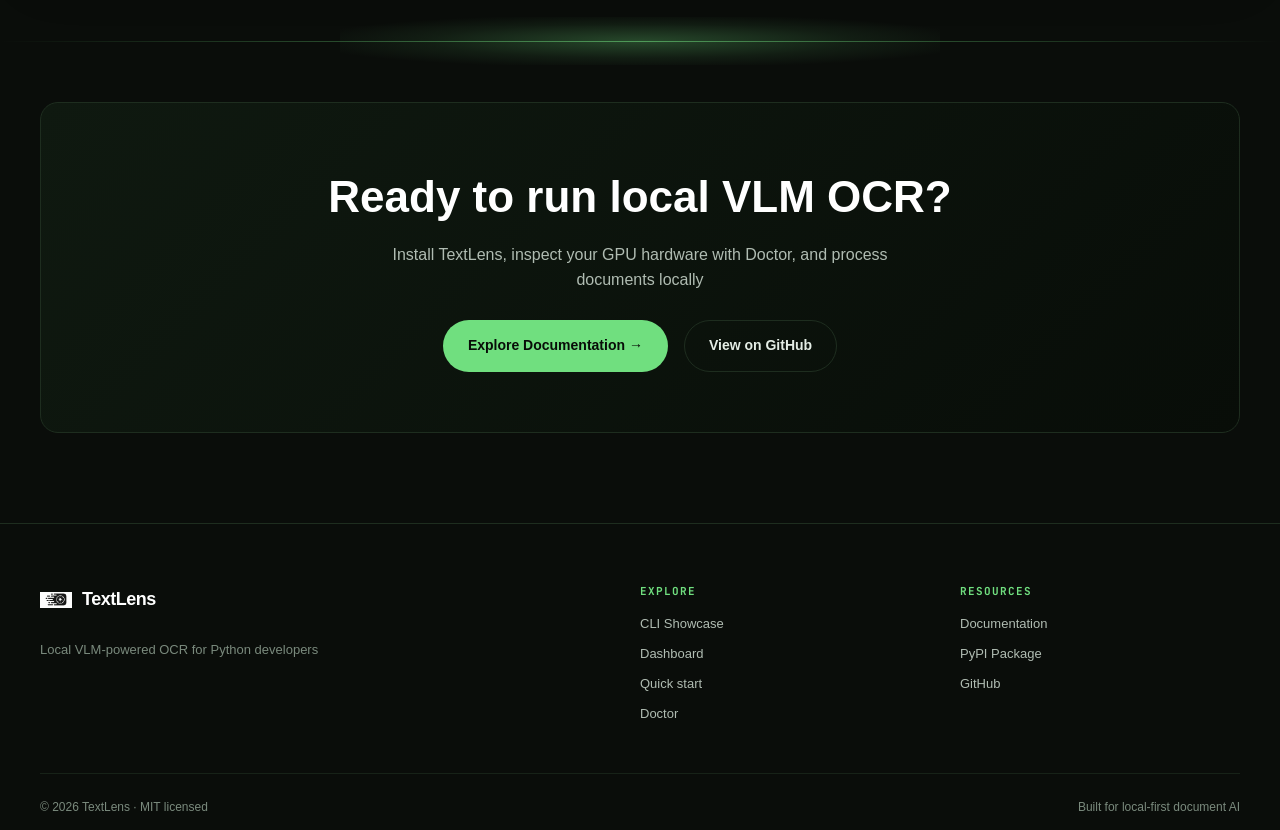
==== commit 54090b13: "feat: add glowing green gradient section dividers, smooth cubic-bezier scroll reveal animations, act" ====
--- a/website/index.html
+++ b/website/index.html
@@ -95,6 +95,9 @@
         </div>
       </section>
 
+      <!-- ── Glowing Intersection Divider 1 ────────────────────── -->
+      <div class="glow-divider"></div>
+
       <!-- ── Section 2: Proof Strip & CLI Showcase ─────────────── -->
       <section class="proof-strip">
         <div class="container proof-grid">
@@ -275,8 +278,11 @@
         </div>
       </section>
 
+      <!-- ── Glowing Intersection Divider 2 ────────────────────── -->
+      <div class="glow-divider"></div>
+
       <!-- ── Section 3: BatchOCR Dashboard Showcase ─────────────── -->
-      <section id="dashboard-showcase" class="section dashboard-showcase" style="background:#070b07; border-top:1px solid #142416; border-bottom:1px solid #142416; padding:80px 0; position:relative; overflow:hidden;">
+      <section id="dashboard-showcase" class="section dashboard-showcase" style="background:#070b07; padding:80px 0; position:relative; overflow:hidden;">
         <div class="section-rings rings-left"></div>
         <div class="section-rings rings-right"></div>
         <div class="container">
@@ -321,6 +327,9 @@
         </div>
       </section>
 
+      <!-- ── Glowing Intersection Divider 3 ────────────────────── -->
+      <div class="glow-divider"></div>
+
       <!-- ── Section 4: Video Demonstration ────────────────────── -->
       <section id="demo" class="section demo-section section-soft" style="position:relative; overflow:hidden; padding:90px 0;">
         <div class="section-rings rings-left"></div>
@@ -342,6 +351,9 @@
           </div>
         </div>
       </section>
+
+      <!-- ── Glowing Intersection Divider 4 ────────────────────── -->
+      <div class="glow-divider"></div>
 
       <!-- ── Section 5: Quick Start ─────────────────────────────── -->
       <section id="quickstart" class="section quickstart section-soft" style="position:relative; overflow:hidden;">
@@ -395,6 +407,9 @@
           </div>
         </div>
       </section>
+
+      <!-- ── Glowing Intersection Divider 5 ────────────────────── -->
+      <div class="glow-divider"></div>
 
       <!-- ── Section 6: Doctor ──────────────────────────────────── -->
       <section id="doctor" class="section doctor-section" style="position:relative; overflow:hidden;">
@@ -426,6 +441,9 @@
         </div>
       </section>
 
+      <!-- ── Glowing Intersection Divider 6 ────────────────────── -->
+      <div class="glow-divider"></div>
+
       <!-- ── Section 7: Workflows ────────────────────────────────── -->
       <section id="docs" class="section docs-section" style="position:relative; overflow:hidden;">
         <div class="section-rings rings-left"></div>
@@ -479,6 +497,9 @@
         </div>
       </section>
 
+      <!-- ── Glowing Intersection Divider 7 ────────────────────── -->
+      <div class="glow-divider"></div>
+
       <!-- ── Section 8: Model catalog ────────────────────────────── -->
       <section class="catalog-section">
         <div class="container">
@@ -498,6 +519,9 @@
           </div>
         </div>
       </section>
+
+      <!-- ── Glowing Intersection Divider 8 ────────────────────── -->
+      <div class="glow-divider"></div>
 
       <!-- ── CTA / Footer ────────────────────────────────────────── -->
       <section class="cta-section">
--- a/website/styles.css
+++ b/website/styles.css
@@ -1,5 +1,5 @@
 /* ═══════════════════════════════════════════════════════════════════
-   TextLens — styles.css (Ultra Fluid, Advanced Mobile Responsive)
+   TextLens — styles.css (Advanced Scroll Animations & Glowing Dividers)
    ═══════════════════════════════════════════════════════════════════ */
 
 /* ── Tokens ─────────────────────────────────────────────────────── */
@@ -44,6 +44,27 @@
 }
 .narrow { max-width: 780px; margin: 0 auto; }
 
+/* ── MILD GLOWING GREEN GRADIENT SECTION INTERSECTION DIVIDERS ───── */
+.glow-divider {
+  width: 100%;
+  height: 1px;
+  background: linear-gradient(90deg, transparent 0%, rgba(112, 223, 127, 0.55) 50%, transparent 100%);
+  position: relative;
+  z-index: 10;
+  margin: 0;
+}
+.glow-divider::after {
+  content: "";
+  position: absolute;
+  top: -24px;
+  left: 50%;
+  transform: translateX(-50%);
+  width: min(600px, 85vw);
+  height: 48px;
+  background: radial-gradient(ellipse at center, rgba(112, 223, 127, 0.28) 0%, rgba(112, 223, 127, 0.08) 50%, transparent 80%);
+  pointer-events: none;
+}
+
 /* ── ■ HEADER ────────────────────────────────────────────────────── */
 .site-header {
   width: 100%;
@@ -126,11 +147,11 @@
   border-radius: 999px;
   font-size: 14px;
   font-weight: 800;
-  transition: transform .2s, box-shadow .2s;
+  transition: transform .25s, box-shadow .25s;
   cursor: pointer;
   white-space: nowrap;
 }
-.button:hover { transform: translateY(-2px); }
+.button:hover { transform: translateY(-3px); box-shadow: 0 10px 25px rgba(112, 223, 127, 0.25); }
 .button-primary { background: var(--lime); color: #080d08; }
 .button-outline { border-color: var(--line); color: var(--text); background: transparent; }
 .button-outline:hover { border-color: var(--lime); color: var(--lime); }
@@ -202,11 +223,21 @@
   z-index: 3;
   box-shadow: 0 16px 36px rgba(0,0,0,.6);
   pointer-events: none;
+  animation: floatGentle 6s ease-in-out infinite;
+}
+@keyframes floatGentle {
+  0%, 100% { transform: translateY(0) rotate(-4deg); }
+  50% { transform: translateY(-8px) rotate(-3deg); }
+}
+.float-right { animation-name: floatGentleRight; }
+@keyframes floatGentleRight {
+  0%, 100% { transform: translateY(0) rotate(4deg); }
+  50% { transform: translateY(-8px) rotate(5deg); }
 }
 .mini-label { font: 9px var(--mono); color: #6a7a6b; }
 .success    { color: var(--lime); font-size: 11px; font-weight: 700; }
-.float-left  { top: 60px; left: 2%; transform: rotate(-4deg); }
-.float-right { top: 40px; right: 2%; transform: rotate(4deg); }
+.float-left  { top: 60px; left: 2%; }
+.float-right { top: 40px; right: 2%; }
 
 /* Concentric Rings Decorative Accents — Vibrant green visibility */
 .hero-rings, .section-rings {
@@ -326,7 +357,7 @@
 .cli-cmd:hover {
   border-color: rgba(112,223,127,.3);
   background: #0e180e;
-  transform: translateX(3px);
+  transform: translateX(4px);
 }
 .cli-cmd.active {
   border-color: rgba(112,223,127,.4);
@@ -396,6 +427,11 @@
   border: 1px solid var(--line);
   padding: 20px;
   border-radius: var(--r);
+  transition: transform .3s, border-color .3s;
+}
+.step:hover {
+  transform: translateY(-4px);
+  border-color: rgba(112, 223, 127, 0.3);
 }
 .step-number { font: 800 16px var(--mono); color: var(--lime); }
 .terminal-window.compact pre { padding: 14px 16px; font-size: 12px; }
@@ -426,6 +462,11 @@
   display: flex;
   flex-direction: column;
   gap: 12px;
+  transition: transform .3s, border-color .3s;
+}
+.workflow-card:hover {
+  transform: translateY(-5px);
+  border-color: rgba(112, 223, 127, 0.35);
 }
 .workflow-top { display: flex; justify-content: space-between; align-items: center; font: 700 11px var(--mono); color: var(--lime); }
 .workflow-label { background: var(--lime-dim); padding: 3px 8px; border-radius: 4px; }
@@ -508,6 +549,41 @@
   padding-top: 24px;
 }
 
+/* ── 🌟 ENHANCED SMOOTH SCROLL REVEAL ANIMATIONS ─────────────────── */
+.js .reveal {
+  opacity: 0;
+  transform: translateY(35px);
+  transition: opacity 0.85s cubic-bezier(0.16, 1, 0.3, 1), transform 0.85s cubic-bezier(0.16, 1, 0.3, 1);
+}
+.js .reveal-left {
+  opacity: 0;
+  transform: translateX(-40px);
+  transition: opacity 0.85s cubic-bezier(0.16, 1, 0.3, 1), transform 0.85s cubic-bezier(0.16, 1, 0.3, 1);
+}
+.js .reveal-right {
+  opacity: 0;
+  transform: translateX(40px);
+  transition: opacity 0.85s cubic-bezier(0.16, 1, 0.3, 1), transform 0.85s cubic-bezier(0.16, 1, 0.3, 1);
+}
+.js .reveal-scale {
+  opacity: 0;
+  transform: scale(0.93);
+  transition: opacity 0.85s cubic-bezier(0.16, 1, 0.3, 1), transform 0.85s cubic-bezier(0.16, 1, 0.3, 1);
+}
+.js .stagger > * {
+  opacity: 0;
+  transform: translateY(28px);
+  transition: opacity 0.75s cubic-bezier(0.16, 1, 0.3, 1), transform 0.75s cubic-bezier(0.16, 1, 0.3, 1);
+}
+.js .reveal.in-view,
+.js .reveal-left.in-view,
+.js .reveal-right.in-view,
+.js .reveal-scale.in-view,
+.js .stagger.in-view > * {
+  opacity: 1;
+  transform: translate(0, 0) scale(1);
+}
+
 /* ── 📱 ADVANCED MULTI-BREAKPOINT RESPONSIVE MEDIA QUERIES ───────── */
 
 /* Laptops & Medium Screens (1024px – 1200px) */
@@ -546,6 +622,7 @@
   .hero-actions { flex-direction: column; width: 100%; }
   .hero-actions .button { width: 100%; }
   
+  .proof-strip { padding: 14px 0; }
   .proof-grid { grid-template-columns: repeat(2, 1fr); gap: 14px; }
   .proof-grid div { border: none; padding-left: 0; }
   
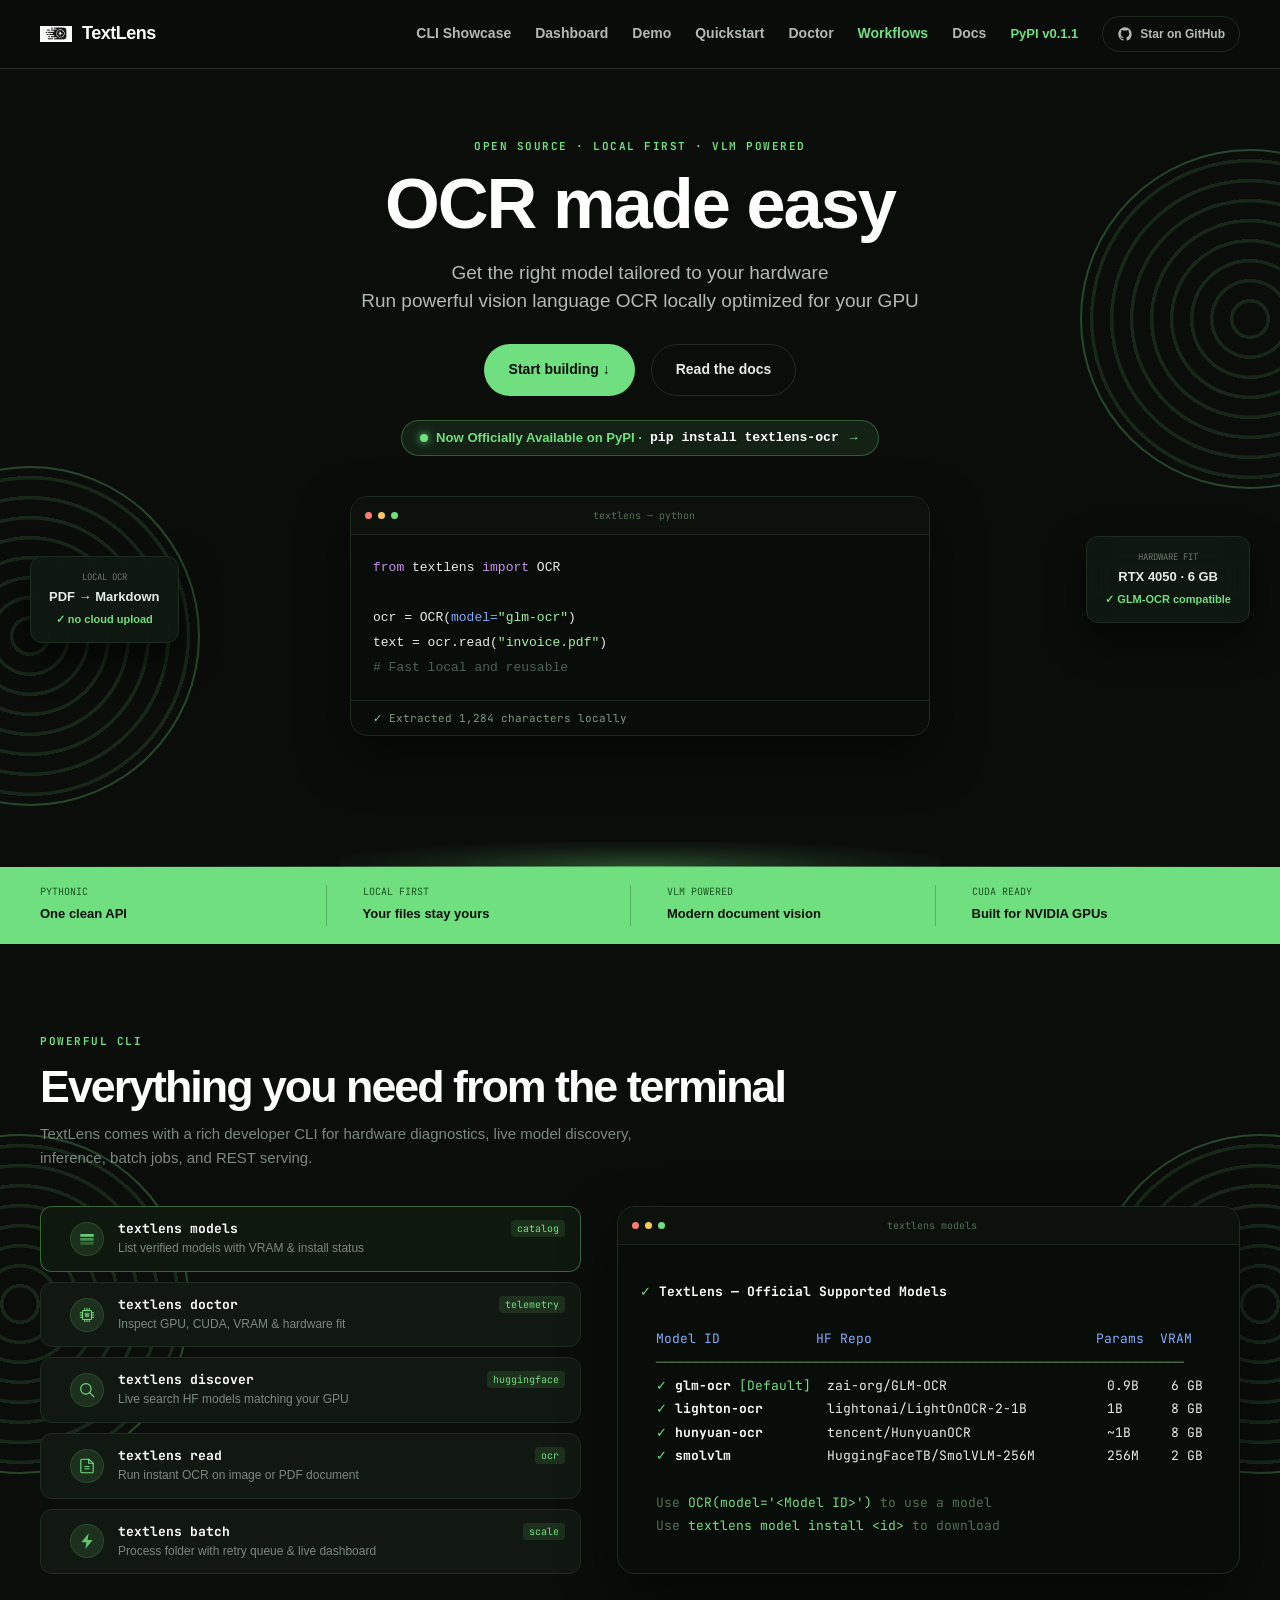
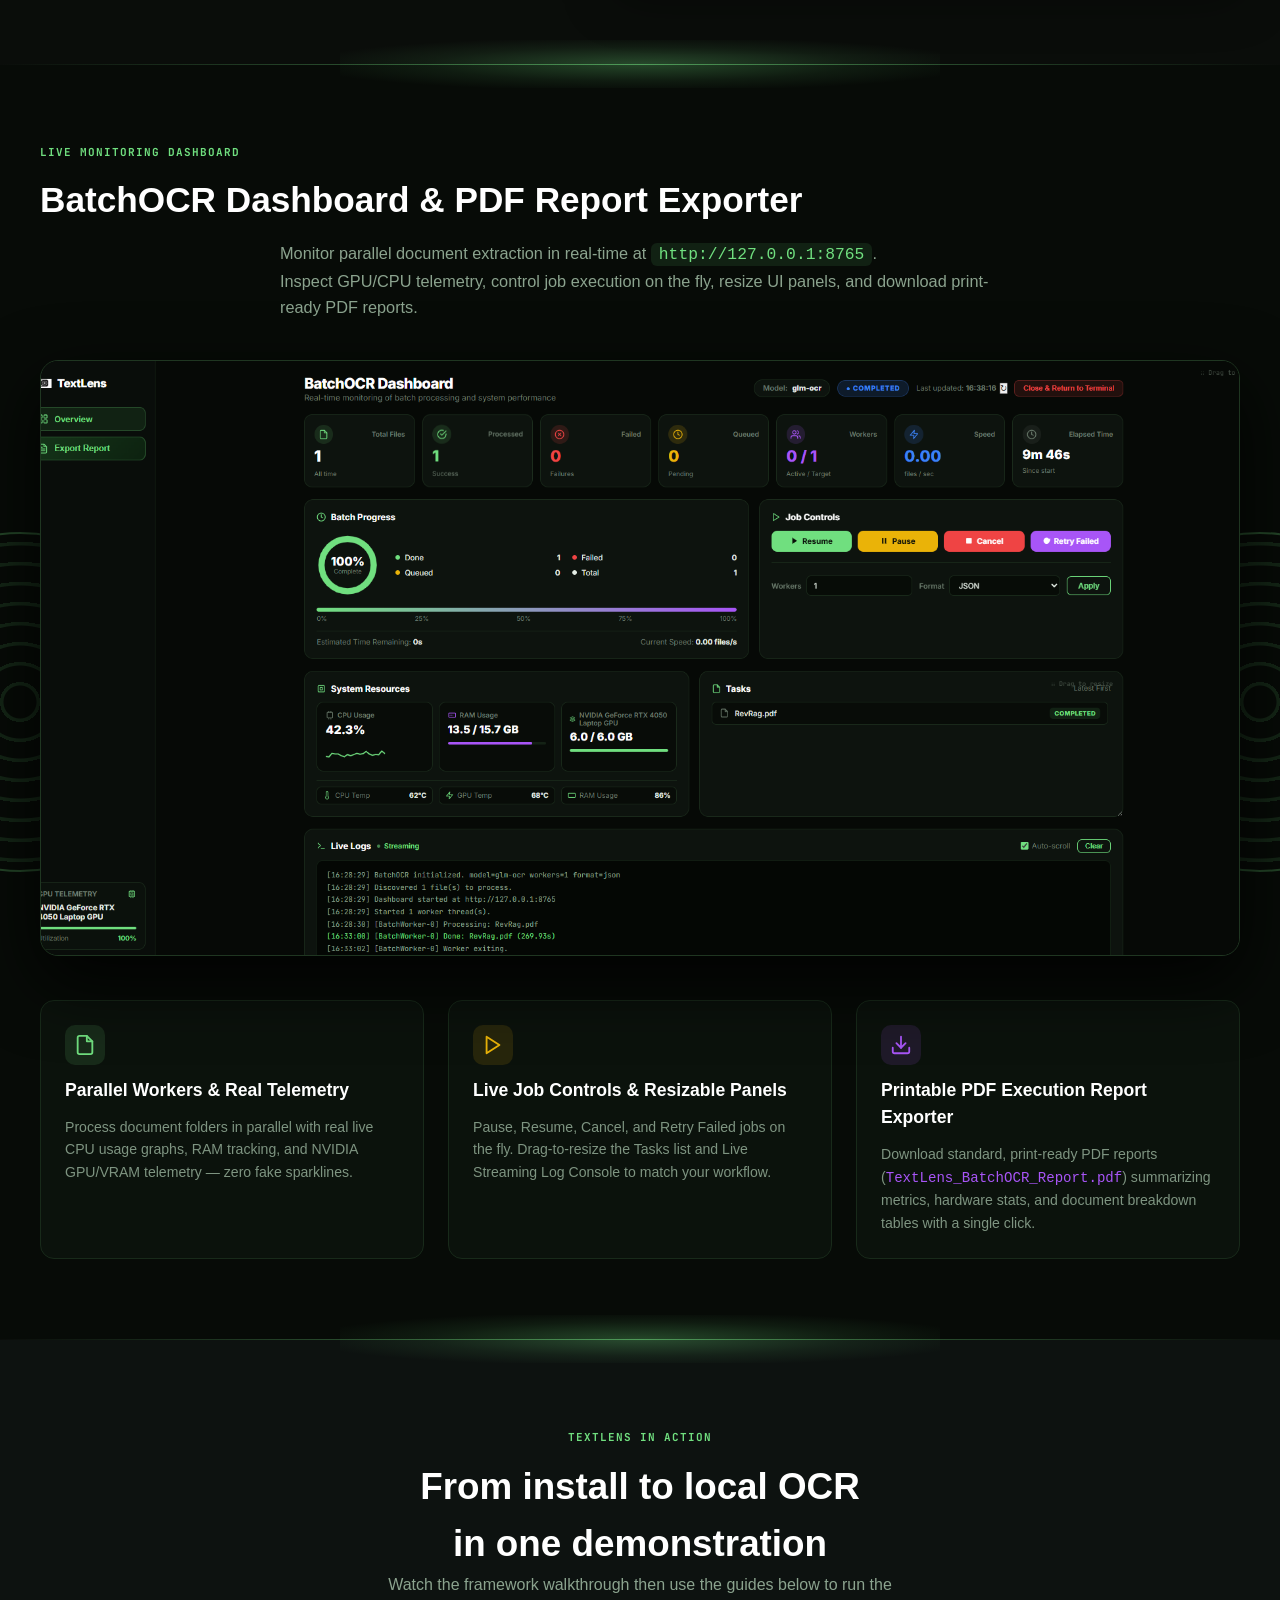
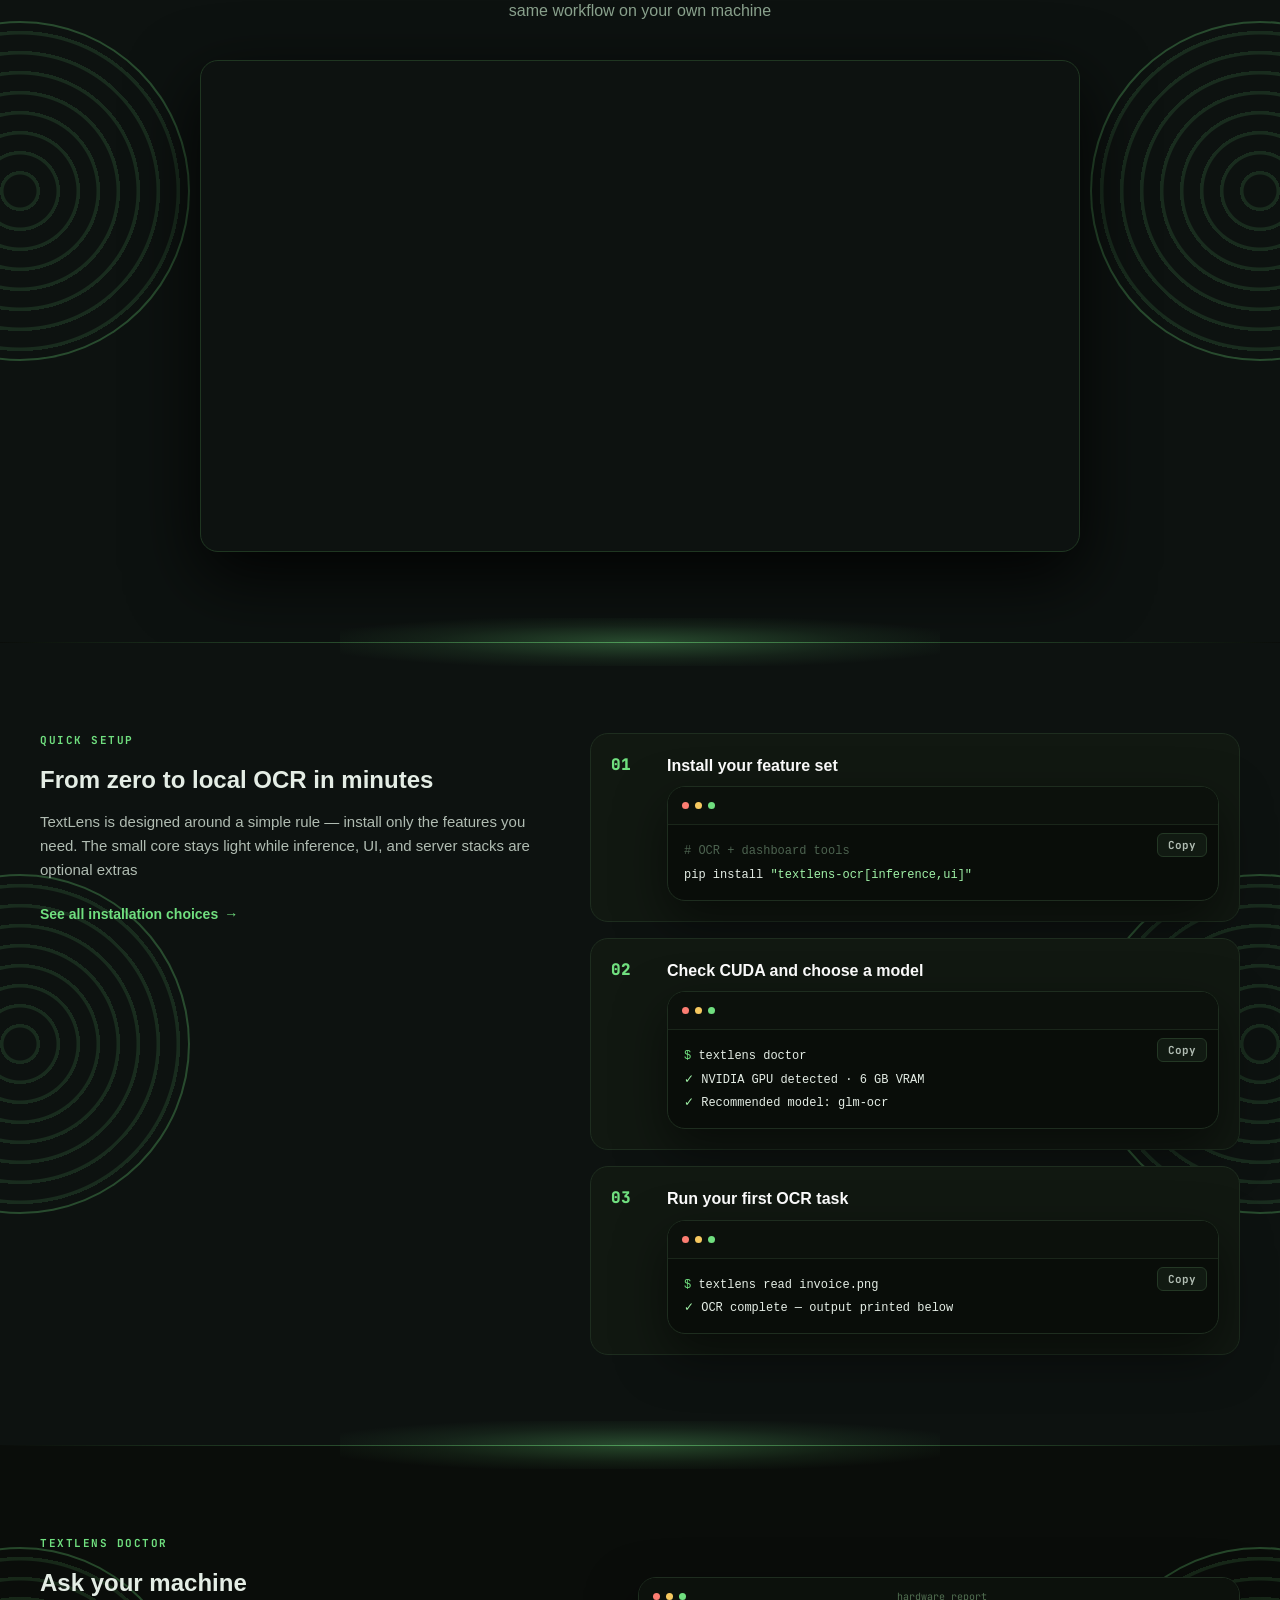
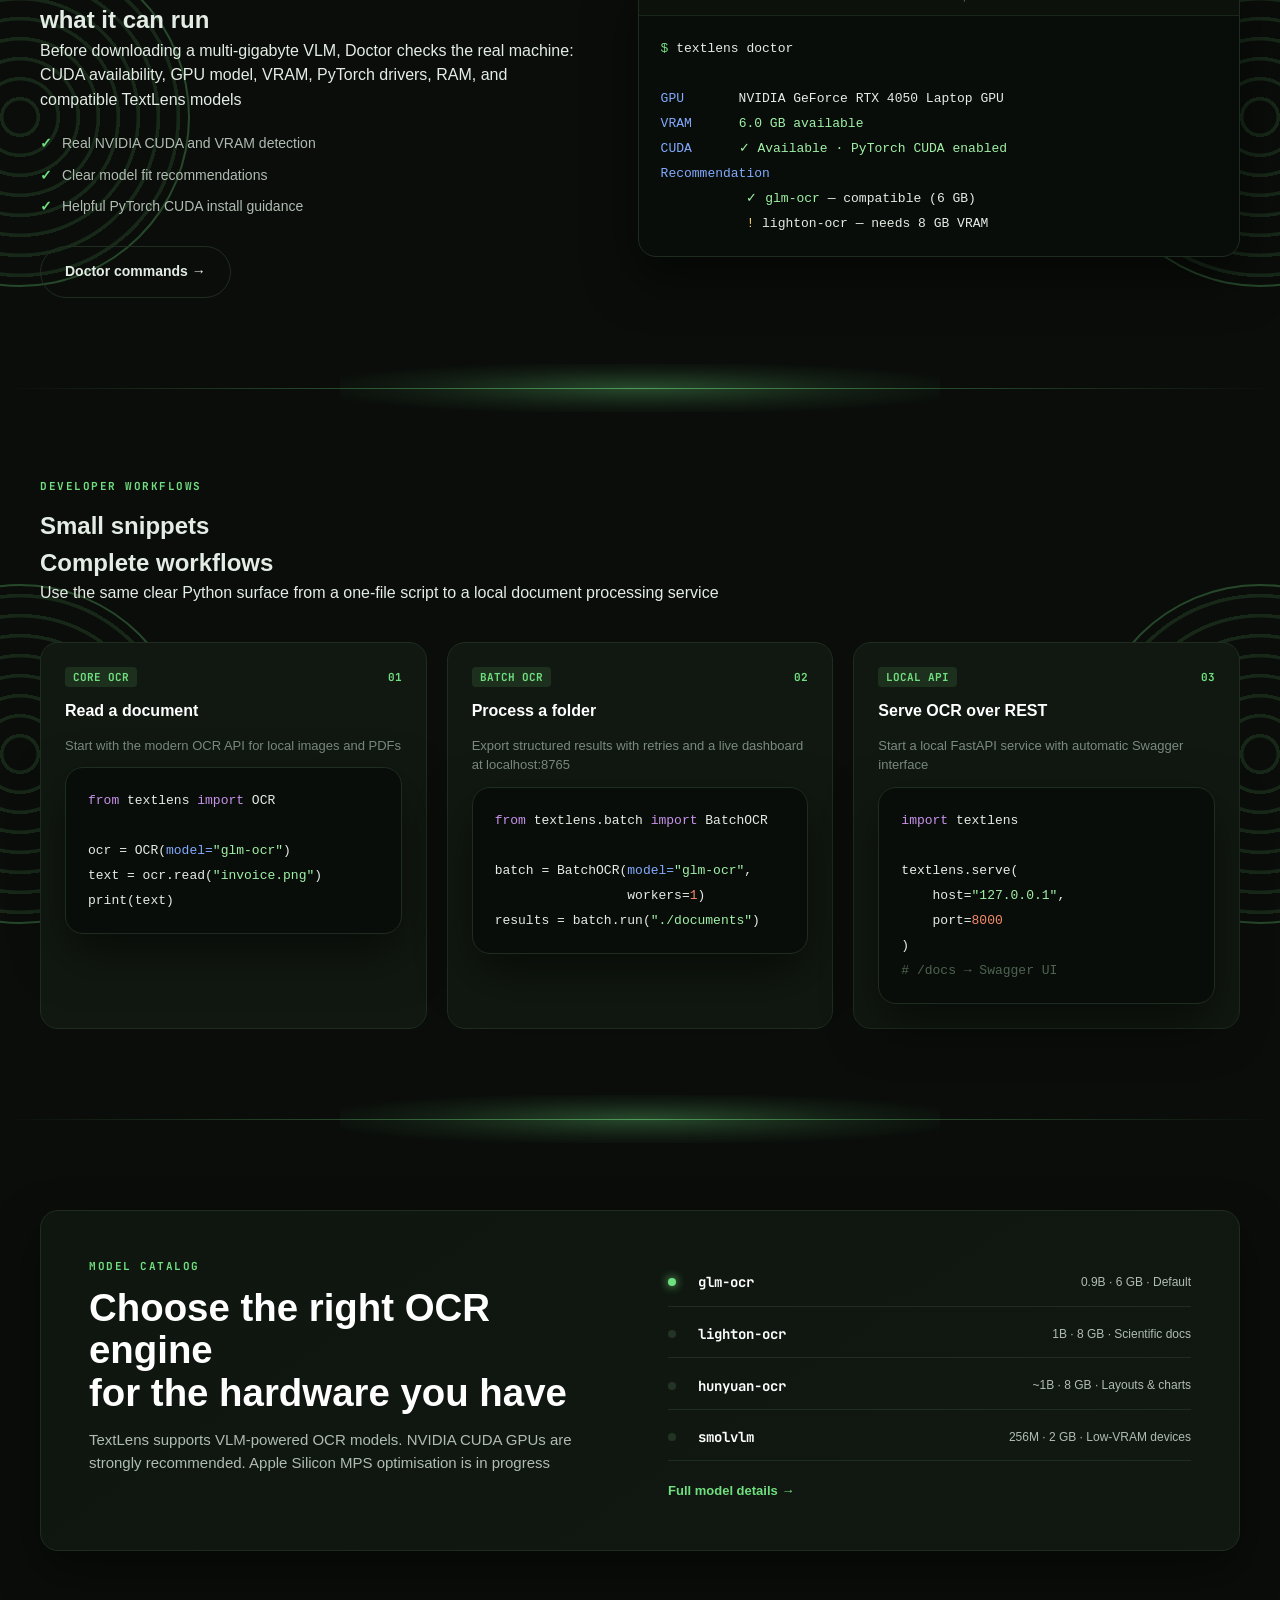
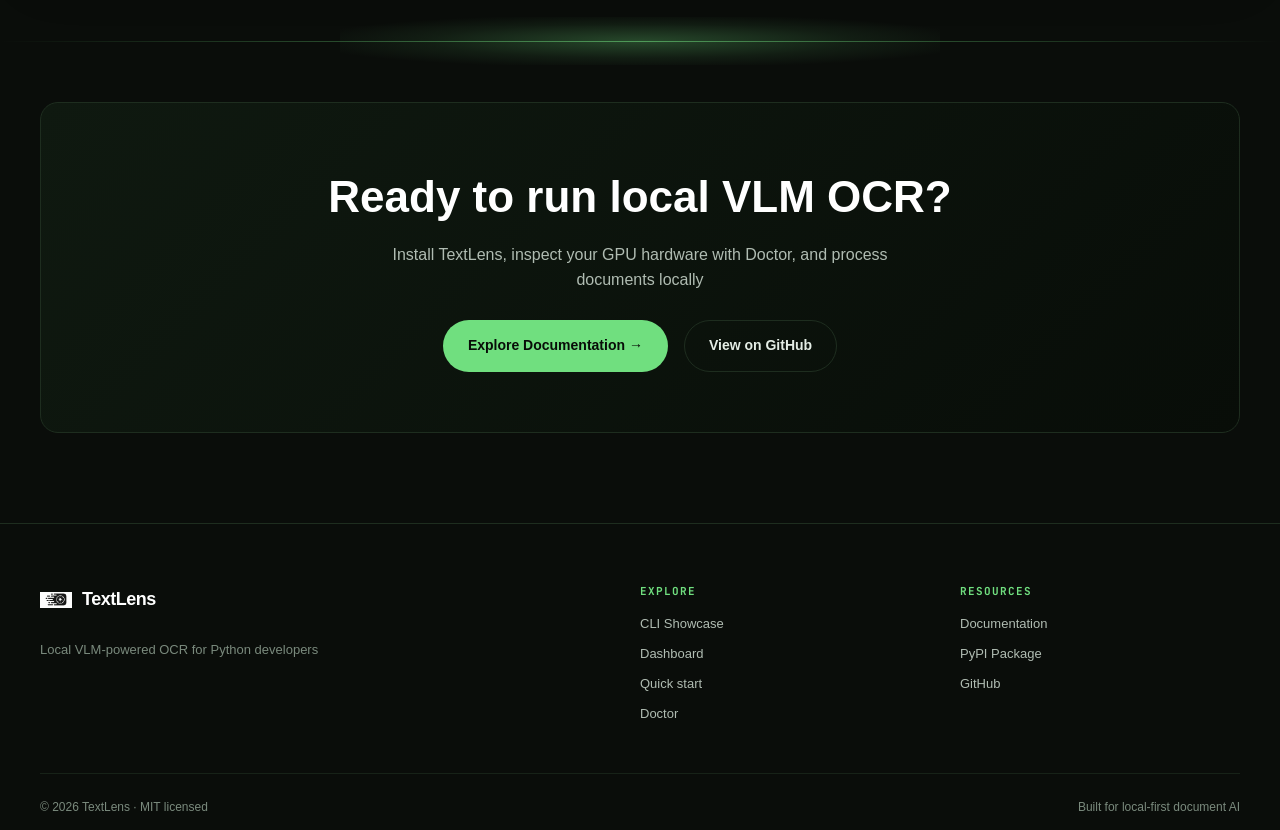
==== commit 34f7a937: "fix: add missing .copy-button CSS styling, add mobile hamburger menu button & drawer, and enforce cl" ====
--- a/website/index.html
+++ b/website/index.html
@@ -38,6 +38,14 @@
           <a href="docs.html">Docs</a>
           <a href="https://pypi.org/project/textlens-ocr/" target="_blank" class="pypi-nav-badge" style="color:#70df7f;font-weight:700;font-size:13px;text-decoration:none;">PyPI v0.1.1</a>
         </nav>
+
+        <button class="menu-button" aria-label="Toggle navigation" aria-expanded="false">
+          <svg width="22" height="22" viewBox="0 0 24 24" fill="none" stroke="#70df7f" stroke-width="2" stroke-linecap="round" stroke-linejoin="round">
+            <line x1="3" y1="12" x2="21" y2="12"></line>
+            <line x1="3" y1="6" x2="21" y2="6"></line>
+            <line x1="3" y1="18" x2="21" y2="18"></line>
+          </svg>
+        </button>
 
         <div class="header-cta">
           <a class="github-link" href="https://github.com/Srevarshan05/textlens" target="_blank" rel="noreferrer">
--- a/website/styles.css
+++ b/website/styles.css
@@ -116,6 +116,25 @@
   white-space: nowrap;
 }
 .nav-links a:hover { color: var(--lime); }
+
+/* Hamburger menu button */
+.menu-button {
+  display: none;
+  background: transparent;
+  border: 1px solid var(--line);
+  color: var(--lime);
+  padding: 6px 10px;
+  border-radius: var(--r-sm);
+  cursor: pointer;
+  margin-left: auto;
+  align-items: center;
+  justify-content: center;
+  transition: border-color .2s, background .2s;
+}
+.menu-button:hover {
+  border-color: var(--lime);
+  background: rgba(112, 223, 127, 0.1);
+}
 
 /* GitHub pill */
 .github-link {
@@ -295,6 +314,25 @@
 .terminal-result span { color: var(--lime); }
 .corner-copy { position: absolute; right: 11px; top: 46px; }
 
+/* Copy button inside terminal */
+.copy-button {
+  background: #111a12;
+  border: 1px solid #243825;
+  color: var(--text-soft);
+  padding: 4px 10px;
+  border-radius: 6px;
+  font: 11px var(--mono);
+  font-weight: 700;
+  cursor: pointer;
+  transition: all .2s;
+  z-index: 5;
+}
+.copy-button:hover {
+  border-color: var(--lime);
+  color: var(--lime);
+  background: #162417;
+}
+
 /* ── Proof strip ─────────────────────────────────────────────────── */
 .proof-strip { background: var(--lime); padding: 18px 0; }
 .proof-grid  {
@@ -586,23 +624,36 @@
 
 /* ── 📱 ADVANCED MULTI-BREAKPOINT RESPONSIVE MEDIA QUERIES ───────── */
 
-/* Laptops & Medium Screens (1024px – 1200px) */
-@media (max-width: 1200px) {
+/* Laptops & Medium Screens (1100px – 1280px) */
+@media (max-width: 1280px) {
   .float-left { left: -10px; }
   .float-right { right: -10px; }
 }
 
-/* Tablets & Small Laptops (900px – 1023px) */
-@media (max-width: 1023px) {
+/* Mobile & Tablet Breakpoint (< 1100px) */
+@media (max-width: 1100px) {
   .float-card { display: none; }
   .hero-stage { min-height: auto; }
   .hero-terminal { width: 100%; }
   
   .cli-inner {
-    grid-template-columns: 1fr;
+    grid-template-columns: 1fr !important;
     gap: 28px;
-  }
-  .cli-panel { min-height: auto !important; }
+    width: 100%;
+  }
+  .cli-commands { width: 100%; }
+  .cli-panel {
+    width: 100%;
+    min-height: auto !important;
+  }
+  .cli-output {
+    width: 100%;
+    overflow-x: auto;
+  }
+  .cli-tab {
+    white-space: pre !important;
+    font-size: 12px;
+  }
   
   .dashboard-features-grid { grid-template-columns: repeat(2, 1fr) !important; }
   .split-layout { grid-template-columns: 1fr; gap: 36px; }
@@ -613,8 +664,34 @@
 
 /* Mobile Devices (< 768px) */
 @media (max-width: 768px) {
-  .header-inner { height: 60px; }
-  .nav-links { display: none; }
+  .header-inner { height: 60px; position: relative; }
+  .menu-button { display: flex !important; }
+  .header-cta { display: none; }
+  
+  .nav-links {
+    display: none;
+    position: absolute;
+    top: 60px;
+    left: 0;
+    width: 100%;
+    background: rgba(10, 13, 10, 0.98);
+    backdrop-filter: blur(16px);
+    border-bottom: 1px solid var(--line);
+    flex-direction: column;
+    padding: 20px 24px;
+    gap: 16px;
+    z-index: 250;
+    box-shadow: 0 20px 40px rgba(0,0,0,0.85);
+  }
+  .nav-links.is-open {
+    display: flex !important;
+  }
+  .nav-links a {
+    font-size: 15px;
+    padding: 4px 0;
+    border-bottom: 1px solid rgba(30, 45, 31, 0.5);
+    width: 100%;
+  }
   
   .hero { padding: 40px 0 30px; }
   .hero h1 { font-size: 32px; letter-spacing: -1px; }
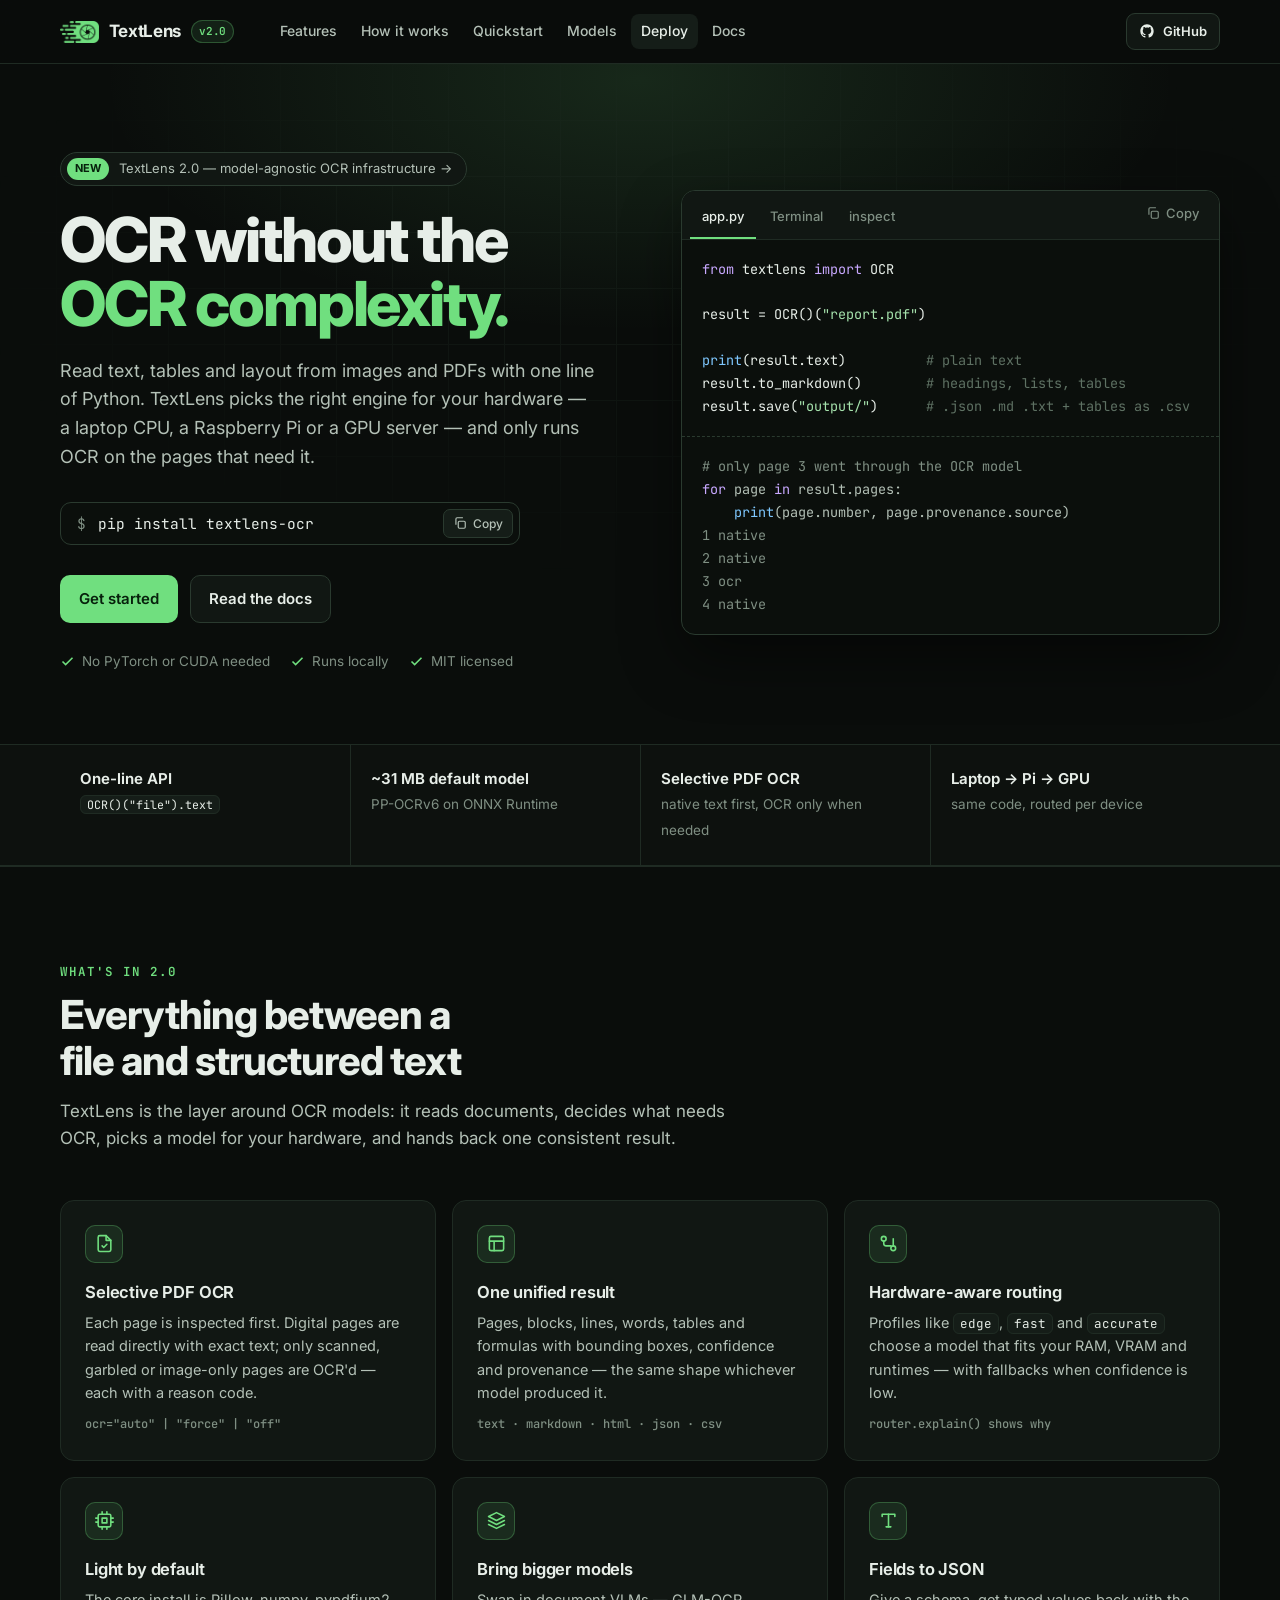
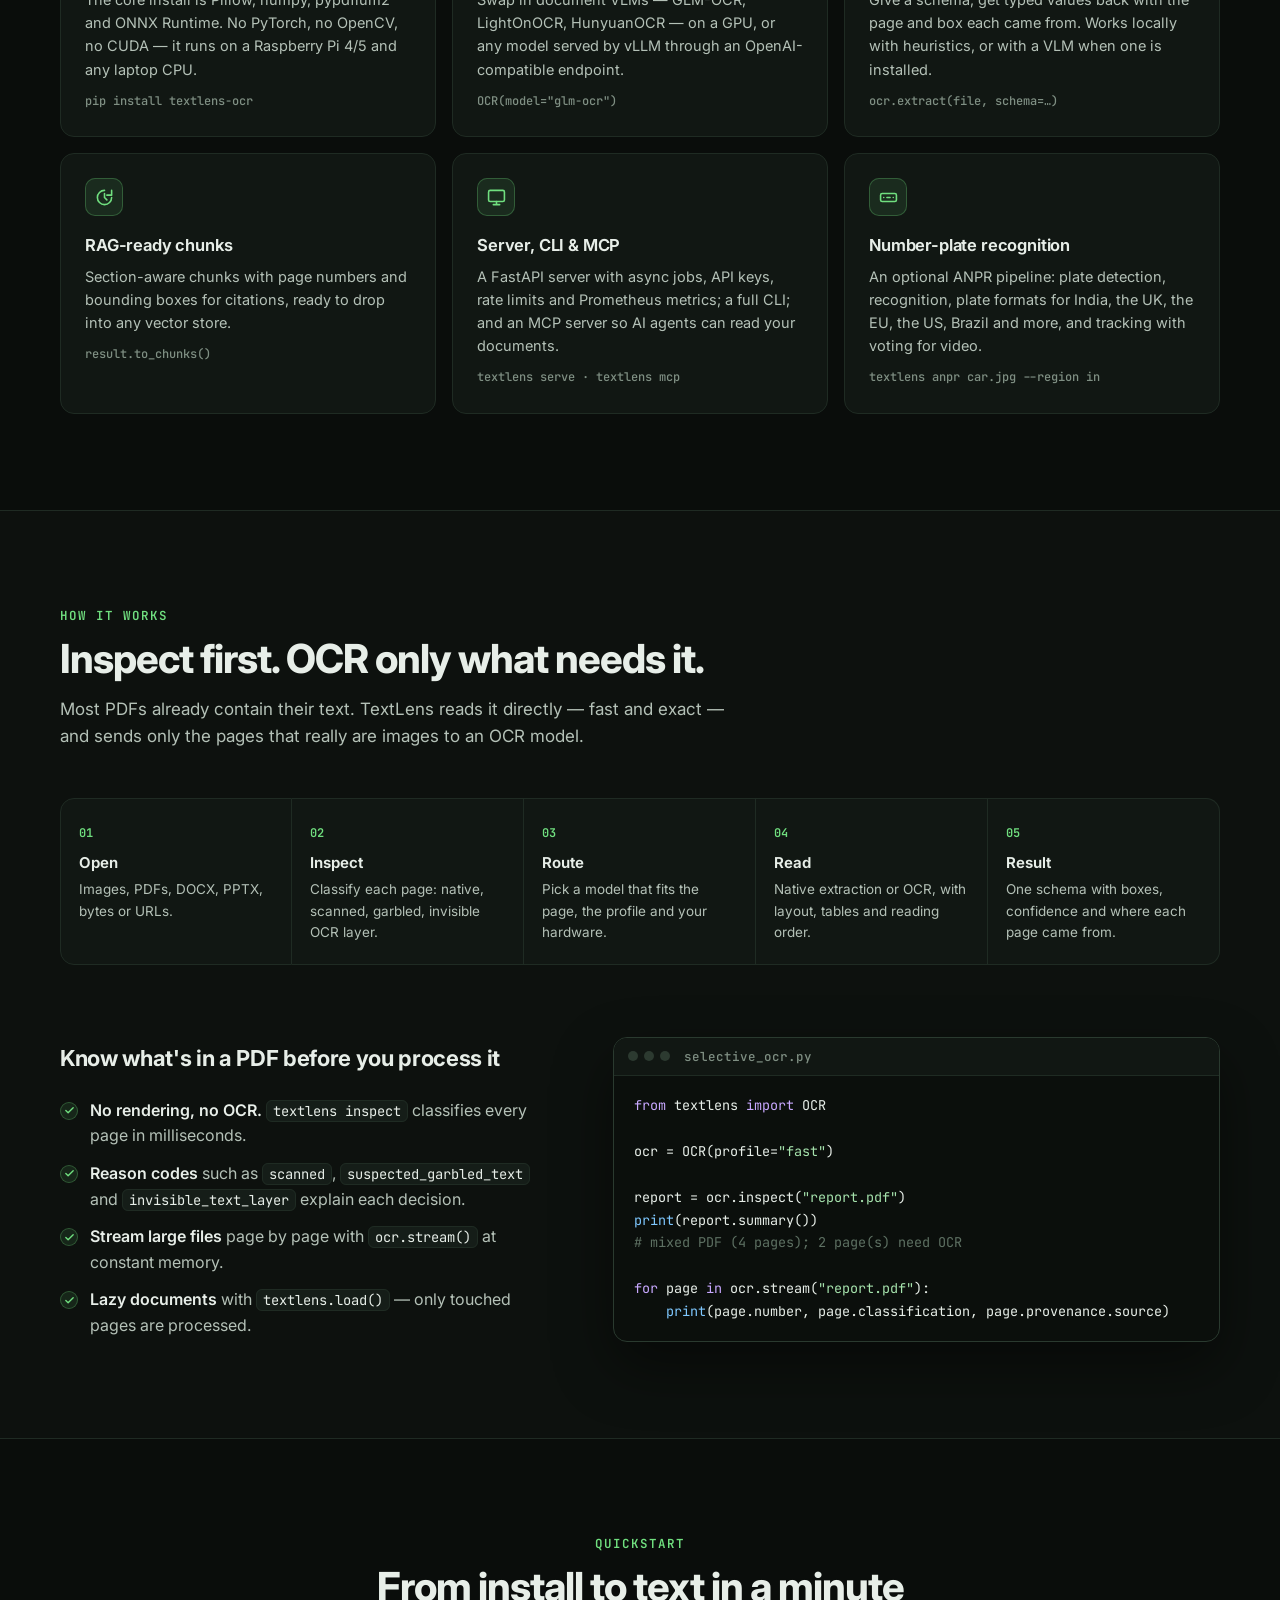
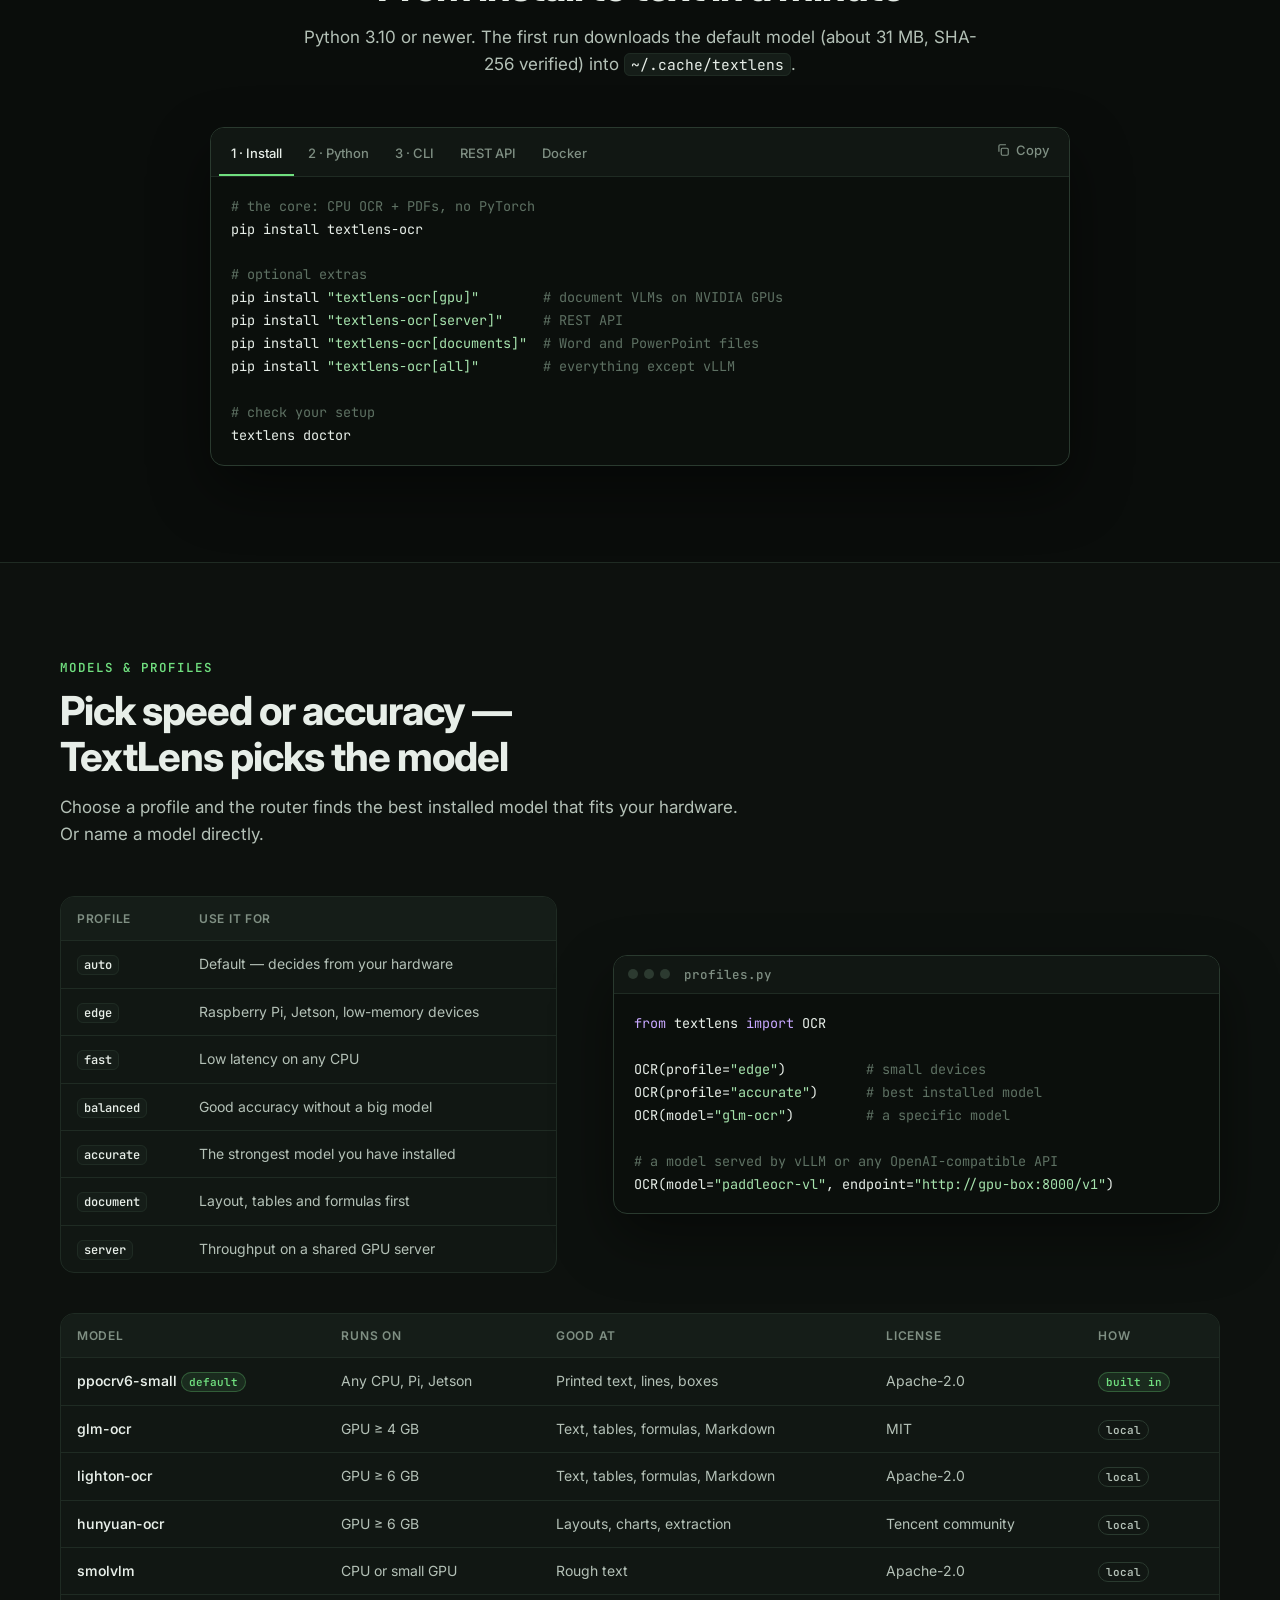
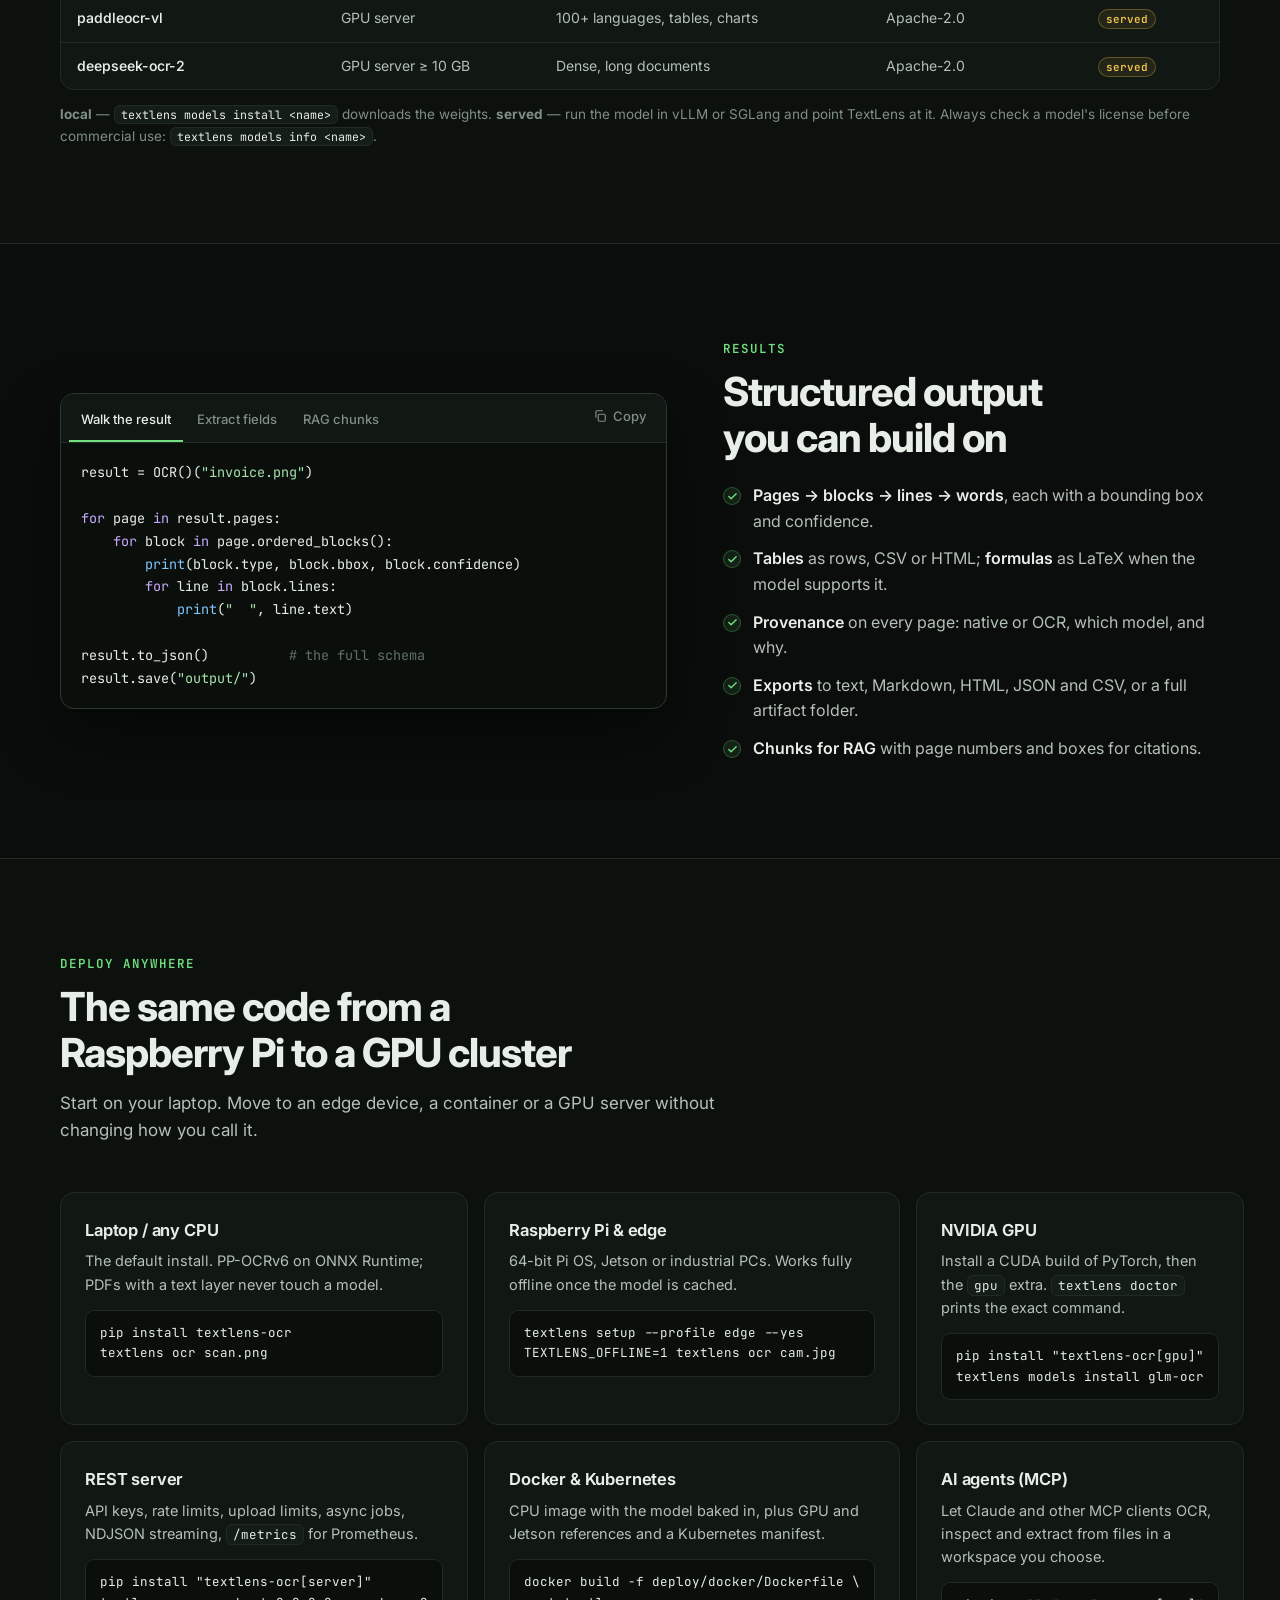
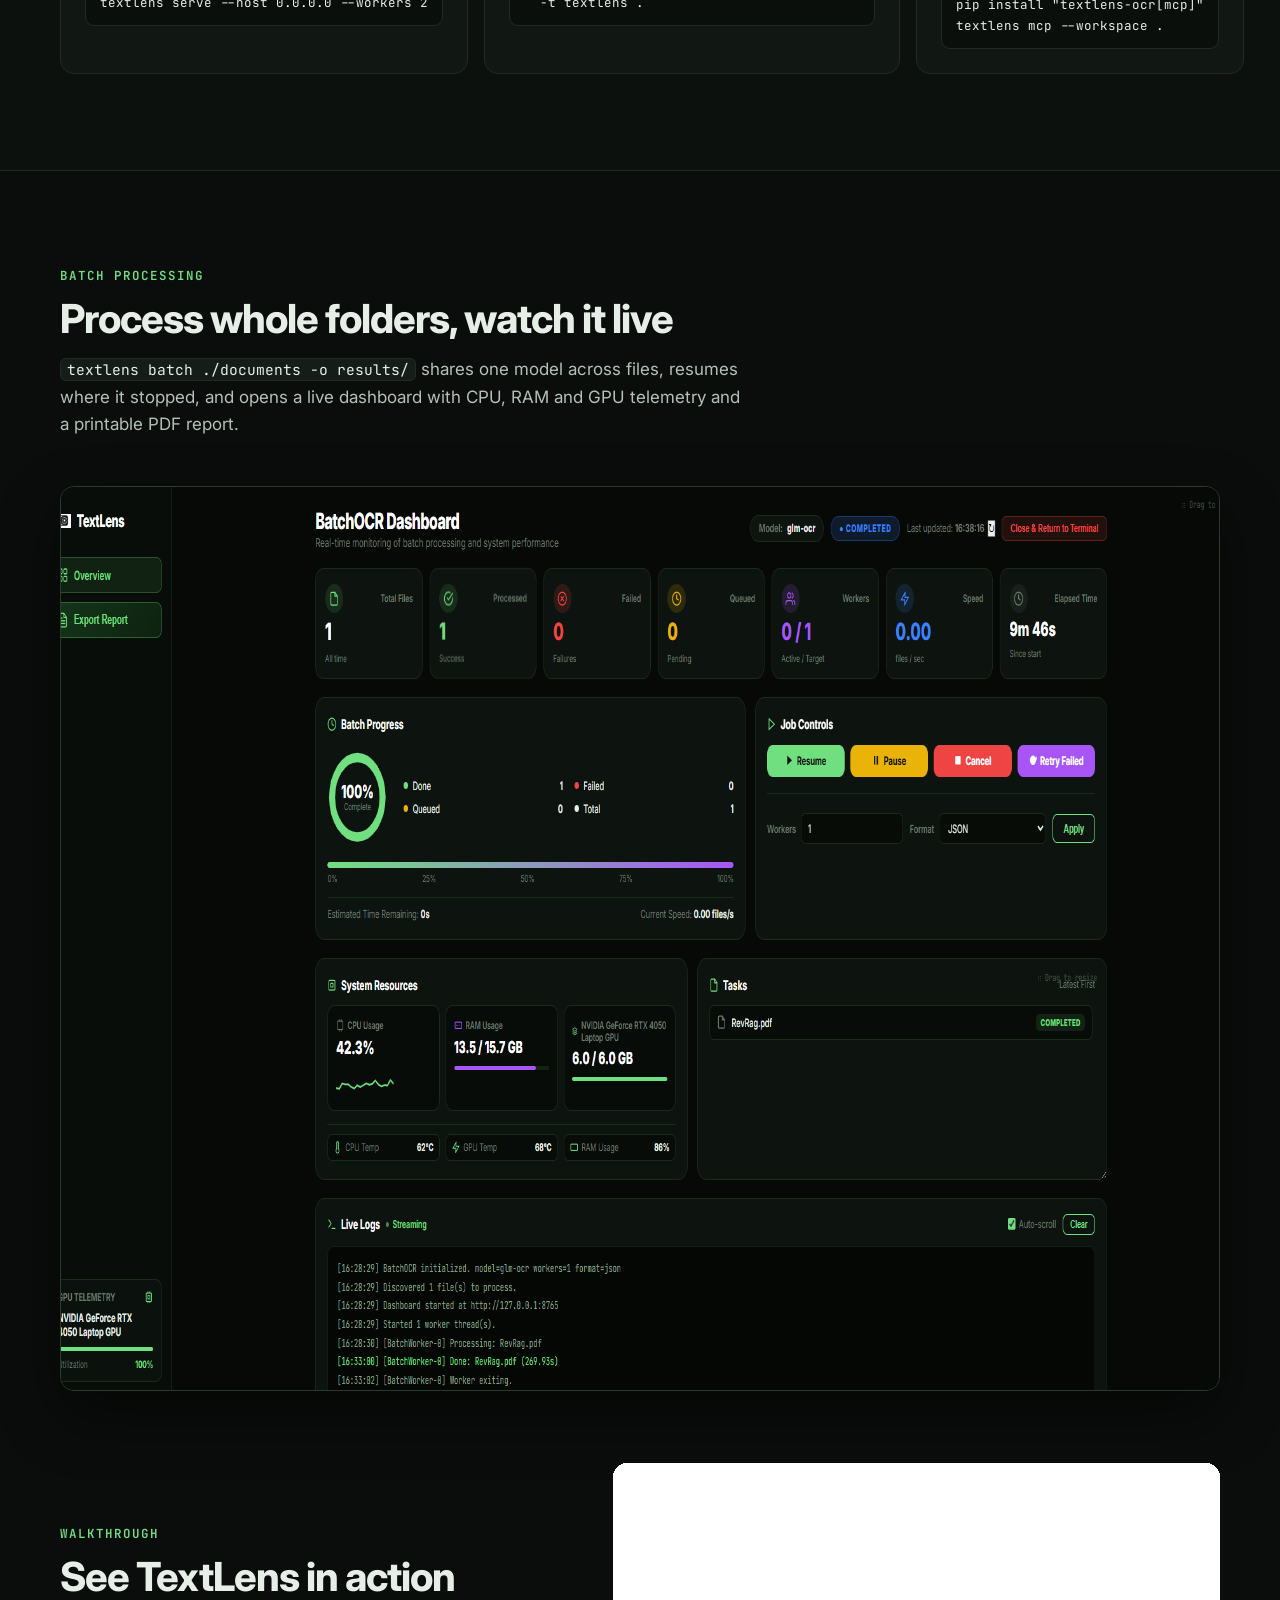
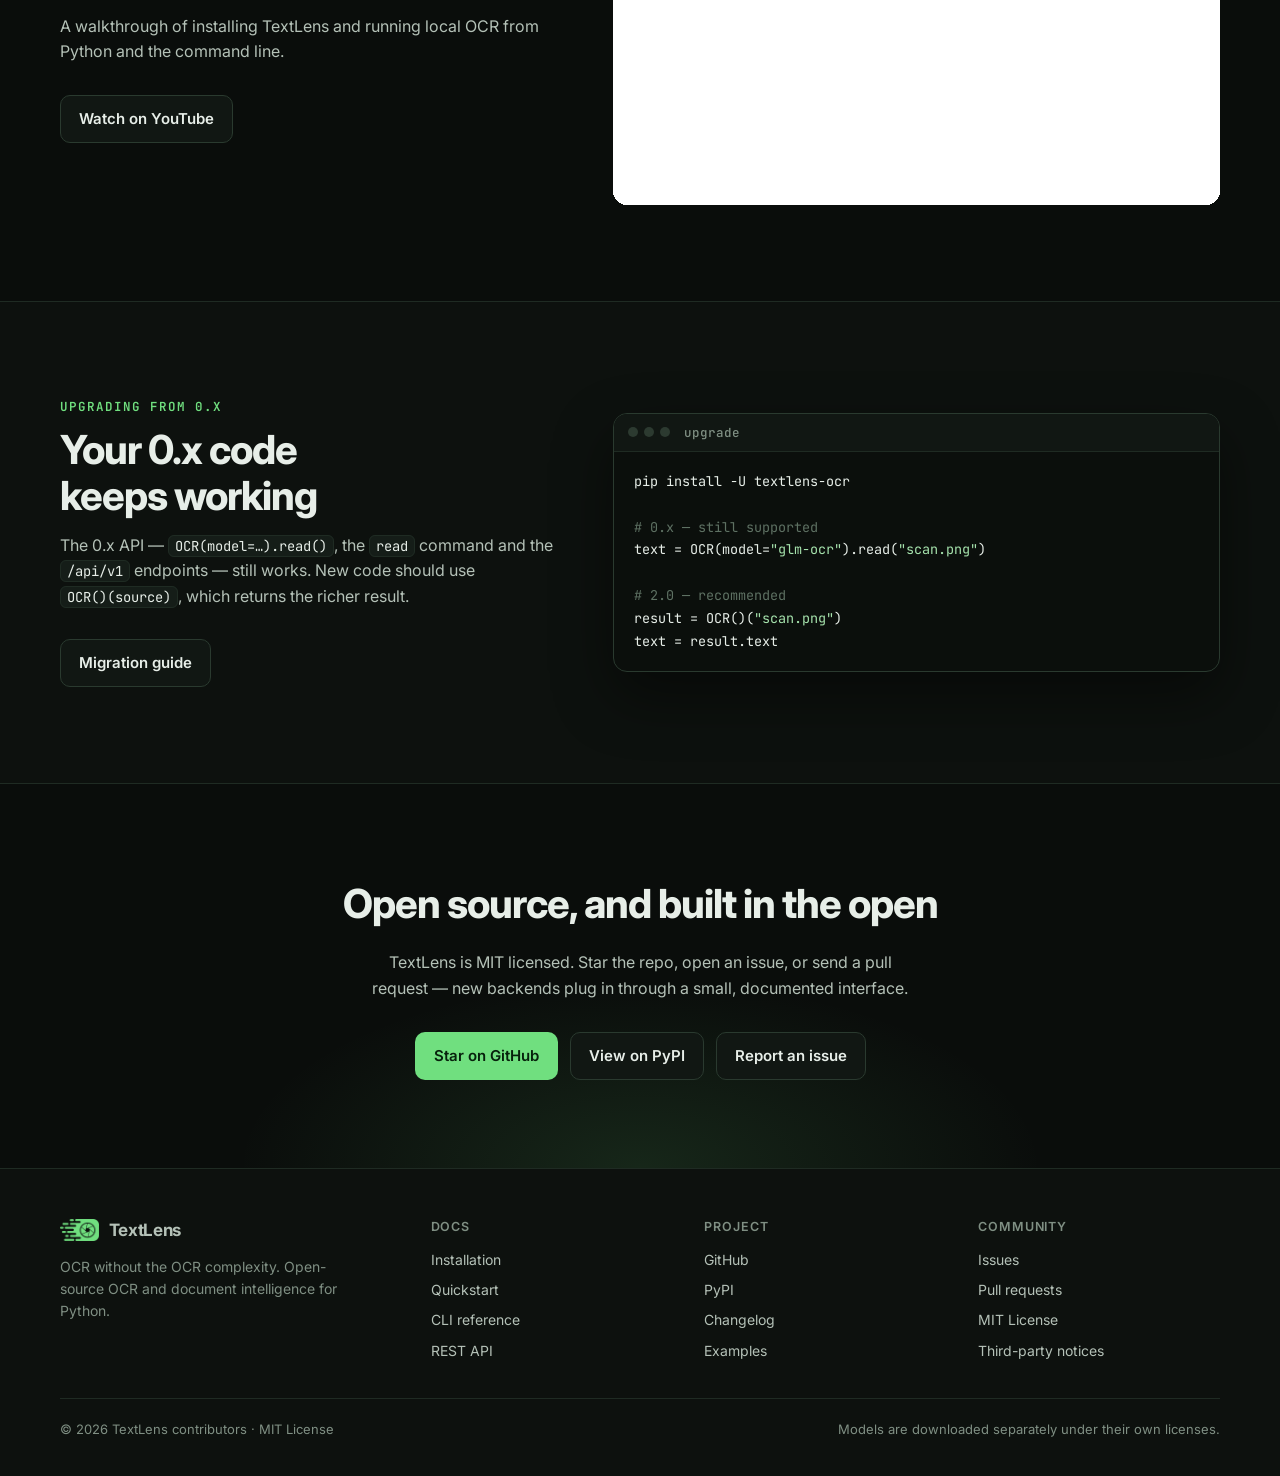
==== commit f8b16c04: "website: sync the 2.0 redesign Co-Authored-By: Claude Opus 5.5 <noreply@anthropic.com>" ====
--- a/website/index.html
+++ b/website/index.html
@@ -1,580 +1,628 @@
 <!DOCTYPE html>
 <html lang="en">
-  <head>
-    <meta charset="UTF-8" />
-    <meta name="viewport" content="width=device-width, initial-scale=1.0" />
-    <title>TextLens — Local VLM-Powered OCR for Python</title>
-    <meta name="description" content="Local, VLM-powered OCR framework for Python: GLM-OCR, LightOnOCR, HunyuanOCR, SmolVLM, BatchOCR dashboard, REST API, and CUDA diagnostics." />
-    <meta name="keywords" content="textlens, ocr, glm-ocr, vision-language-models, python, cuda, pytorch, document-ai" />
-
-    <!-- Open Graph / Social -->
-    <meta property="og:type" content="website" />
-    <meta property="og:title" content="TextLens — Local VLM-Powered OCR for Python" />
-    <meta property="og:description" content="Local, VLM-powered OCR framework for Python. Run GLM-OCR, LightOnOCR, HunyuanOCR, and SmolVLM locally with GPU acceleration." />
-
-    <!-- Google Fonts: Outfit & JetBrains Mono -->
-    <link rel="preconnect" href="https://fonts.googleapis.com" />
-    <link rel="preconnect" href="https://fonts.gstatic.com" crossorigin />
-    <link href="https://fonts.googleapis.com/css2?family=JetBrains+Mono:wght@400;500;600&family=Outfit:wght@300;400;500;600;700;800&display=swap" rel="stylesheet" />
-    <link rel="stylesheet" href="styles.css" />
-  </head>
-  <body>
-
-    <!-- ── Header ────────────────────────────────────────────── -->
-    <header class="site-header">
-      <div class="header-inner">
-        <a class="brand" href="#top">
-          <img src="assets/logo.png" alt="TextLens logo" class="brand-logo-img" />
-          <span class="brand-name" style="font-size:18px;font-weight:800;letter-spacing:-0.5px;color:#fff;">TextLens</span>
+<head>
+  <meta charset="UTF-8" />
+  <meta name="viewport" content="width=device-width, initial-scale=1" />
+  <title>TextLens — OCR without the OCR complexity</title>
+  <meta name="description" content="TextLens is an open-source Python library for OCR and document intelligence. One line of Python reads images and PDFs on a laptop, a Raspberry Pi or a GPU server. Selective PDF OCR, a unified result schema, model routing, REST API and CLI." />
+  <meta name="keywords" content="ocr, python ocr, pdf ocr, document ai, pp-ocr, onnx, glm-ocr, rag, edge ai, raspberry pi ocr, textlens" />
+  <meta name="theme-color" content="#0a0d0b" />
+  <link rel="canonical" href="https://textlens-website.vercel.app/" />
+  <meta property="og:type" content="website" />
+  <meta property="og:title" content="TextLens — OCR without the OCR complexity" />
+  <meta property="og:description" content="Open-source OCR for Python. pip install textlens-ocr, then OCR()(&quot;file.pdf&quot;).text. Runs on CPU, edge devices and GPUs." />
+  <meta property="og:url" content="https://textlens-website.vercel.app/" />
+  <meta property="og:image" content="https://textlens-website.vercel.app/assets/Textlens-Favi.png" />
+  <link rel="icon" type="image/png" href="assets/favicon-mark.png" />
+  <link rel="apple-touch-icon" href="assets/Textlens-Favi.png" />
+  <link rel="preconnect" href="https://fonts.googleapis.com" />
+  <link rel="preconnect" href="https://fonts.gstatic.com" crossorigin />
+  <link href="https://fonts.googleapis.com/css2?family=Inter:wght@400;500;600;700;800&family=JetBrains+Mono:wght@400;500;600&display=swap" rel="stylesheet" />
+  <link rel="stylesheet" href="styles.css" />
+</head>
+<body>
+
+<header class="site-header">
+  <div class="container header-inner">
+    <a class="brand" href="./" aria-label="TextLens home">
+      <img src="assets/mark.png" alt="" width="39" height="22" />
+      TextLens
+      <span class="version-pill" data-pypi-version>v2.0</span>
+    </a>
+    <nav class="nav" id="nav" aria-label="Main">
+      <a href="#features">Features</a>
+      <a href="#how">How it works</a>
+      <a href="#quickstart">Quickstart</a>
+      <a href="#models">Models</a>
+      <a href="#deploy">Deploy</a>
+      <a href="docs.html">Docs</a>
+    </nav>
+    <div class="header-actions">
+      <a class="gh-button" href="https://github.com/Srevarshan05/textlens" target="_blank" rel="noopener">
+        <svg viewBox="0 0 24 24" fill="currentColor" aria-hidden="true"><path d="M12 2C6.48 2 2 6.58 2 12.23c0 4.52 2.87 8.35 6.84 9.7.5.1.68-.22.68-.49l-.01-1.89c-2.78.62-3.37-1.2-3.37-1.2-.45-1.18-1.11-1.49-1.11-1.49-.91-.64.07-.63.07-.63 1.01.07 1.54 1.06 1.54 1.06.9 1.57 2.35 1.12 2.92.85.09-.67.35-1.12.64-1.38-2.22-.26-4.56-1.14-4.56-5.07 0-1.12.39-2.03 1.03-2.75-.1-.26-.45-1.31.1-2.73 0 0 .84-.27 2.75 1.05A9.28 9.28 0 0 1 12 6.9c.85 0 1.71.12 2.51.34 1.91-1.32 2.75-1.05 2.75-1.05.55 1.42.2 2.47.1 2.73.64.72 1.03 1.63 1.03 2.75 0 3.94-2.34 4.8-4.57 5.06.36.32.68.93.68 1.88l-.01 2.78c0 .27.18.59.69.49A10.25 10.25 0 0 0 22 12.23C22 6.58 17.52 2 12 2Z"/></svg>
+        GitHub <span class="gh-stars" data-gh-stars></span>
+      </a>
+      <button class="menu-toggle" aria-label="Open menu" aria-expanded="false" aria-controls="nav">
+        <svg viewBox="0 0 24 24" fill="none" stroke="currentColor" stroke-width="2" stroke-linecap="round"><path d="M4 7h16M4 12h16M4 17h16"/></svg>
+      </button>
+    </div>
+  </div>
+</header>
+
+<main>
+
+  <!-- Hero -->
+  <section class="hero">
+    <div class="container hero-grid">
+      <div>
+        <a class="announce" href="https://github.com/Srevarshan05/textlens/blob/main/CHANGELOG.md" target="_blank" rel="noopener">
+          <b>NEW</b> TextLens 2.0 — model-agnostic OCR infrastructure &rarr;
         </a>
-
-        <nav class="nav-links">
-          <a href="#cli-section">CLI Showcase</a>
-          <a href="#dashboard-showcase">Dashboard</a>
-          <a href="#demo">Demo</a>
-          <a href="#quickstart">Quickstart</a>
-          <a href="#doctor">Doctor</a>
-          <a href="#docs">Workflows</a>
-          <a href="docs.html">Docs</a>
-          <a href="https://pypi.org/project/textlens-ocr/" target="_blank" class="pypi-nav-badge" style="color:#70df7f;font-weight:700;font-size:13px;text-decoration:none;">PyPI v0.1.1</a>
-        </nav>
-
-        <button class="menu-button" aria-label="Toggle navigation" aria-expanded="false">
-          <svg width="22" height="22" viewBox="0 0 24 24" fill="none" stroke="#70df7f" stroke-width="2" stroke-linecap="round" stroke-linejoin="round">
-            <line x1="3" y1="12" x2="21" y2="12"></line>
-            <line x1="3" y1="6" x2="21" y2="6"></line>
-            <line x1="3" y1="18" x2="21" y2="18"></line>
-          </svg>
-        </button>
-
-        <div class="header-cta">
-          <a class="github-link" href="https://github.com/Srevarshan05/textlens" target="_blank" rel="noreferrer">
-            <svg viewBox="0 0 24 24" aria-hidden="true" width="16" height="16" fill="currentColor"><path d="M12 2C6.48 2 2 6.58 2 12.23c0 4.52 2.87 8.35 6.84 9.7.5.1.68-.22.68-.49 0-.24-.01-1.04-.01-1.89-2.78.62-3.37-1.2-3.37-1.2-.45-1.18-1.11-1.49-1.11-1.49-.91-.64.07-.63.07-.63 1.01.07 1.54 1.06 1.54 1.06.9 1.57 2.35 1.12 2.92.85.09-.67.35-1.12.64-1.38-2.22-.26-4.56-1.14-4.56-5.07 0-1.12.39-2.03 1.03-2.75-.1-.26-.45-1.31.1-2.73 0 0 .84-.27 2.75 1.05A9.28 9.28 0 0 1 12 6.9c.85 0 1.71.12 2.51.34 1.91-1.32 2.75-1.05 2.75-1.05.55 1.42.2 2.47.1 2.73.64.72 1.03 1.63 1.03 2.75 0 3.94-2.34 4.8-4.57 5.06.36.32.68.93.68 1.88 0 1.36-.01 2.45-.01 2.78 0 .27.18.59.69.49A10.25 10.25 0 0 0 22 12.23C22 6.58 17.52 2 12 2Z"/></svg>
-            Star on GitHub
-          </a>
-        </div>
-      </div>
-    </header>
-
-    <main id="top">
-
-      <!-- ── Section 1: Hero ────────────────────────────────────── -->
-      <section class="hero" style="position:relative; overflow:hidden;">
-        <div class="hero-rings rings-left"></div>
-        <div class="hero-rings rings-right"></div>
-        <div class="container hero-content reveal">
-          <p class="section-kicker" style="text-align:center;color:#70df7f">OPEN SOURCE &middot; LOCAL FIRST &middot; VLM POWERED</p>
-          <h1>OCR made easy</h1>
-          <p class="hero-copy">
-            Get the right model tailored to your hardware<br />
-            Run powerful vision language OCR locally optimized for your GPU
-          </p>
-          <div class="hero-actions">
-            <a class="button button-primary" href="#quickstart">Start building &darr;</a>
-            <a class="button button-outline" href="docs.html">Read the docs</a>
-          </div>
-          <div style="display:flex;justify-content:center;margin-bottom:12px;">
-            <a href="https://pypi.org/project/textlens-ocr/" target="_blank" style="display:inline-flex;align-items:center;gap:8px;background:rgba(112,223,127,0.1);border:1px solid rgba(112,223,127,0.3);color:#70df7f;padding:7px 18px;border-radius:999px;font-size:0.82rem;font-weight:700;text-decoration:none;transition:all 0.2s;">
-              <span style="width:8px;height:8px;border-radius:50%;background:#70df7f;display:inline-block;box-shadow:0 0 8px #70df7f;"></span>
-              Now Officially Available on PyPI &middot; <code style="font-family:monospace;color:#fff;">pip install textlens-ocr</code> &rarr;
-            </a>
-          </div>
-        </div>
-        <div class="hero-stage container">
-          <article class="float-card float-left">
-            <span class="mini-label">LOCAL OCR</span>
-            <strong style="font-size:13px">PDF &rarr; Markdown</strong>
-            <span class="success">&#10003; no cloud upload</span>
-          </article>
-          <article class="terminal-window hero-terminal">
-            <div class="terminal-bar"><span></span><span></span><span></span><p>textlens &mdash; python</p></div>
-            <pre><code><span class="t-purple">from</span> textlens <span class="t-purple">import</span> OCR
-
-ocr = OCR(<span class="t-blue">model=</span><span class="t-green">"glm-ocr"</span>)
-text = ocr.read(<span class="t-green">"invoice.pdf"</span>)
-<span class="t-comment"># Fast local and reusable</span></code></pre>
-            <div class="terminal-result"><span>&#10003;</span> Extracted 1,284 characters locally</div>
-          </article>
-          <article class="float-card float-right">
-            <span class="mini-label">HARDWARE FIT</span>
-            <strong style="font-size:13px">RTX 4050 &middot; 6 GB</strong>
-            <span class="success">&#10003; GLM-OCR compatible</span>
-          </article>
-        </div>
-      </section>
-
-      <!-- ── Glowing Intersection Divider 1 ────────────────────── -->
-      <div class="glow-divider"></div>
-
-      <!-- ── Section 2: Proof Strip & CLI Showcase ─────────────── -->
-      <section class="proof-strip">
-        <div class="container proof-grid">
-          <div><span>PYTHONIC</span><strong>One clean API</strong></div>
-          <div><span>LOCAL FIRST</span><strong>Your files stay yours</strong></div>
-          <div><span>VLM POWERED</span><strong>Modern document vision</strong></div>
-          <div><span>CUDA READY</span><strong>Built for NVIDIA GPUs</strong></div>
-        </div>
-      </section>
-
-      <section id="cli-section" class="cli-section" style="position:relative; overflow:hidden; padding:90px 0;">
-        <div class="section-rings rings-left"></div>
-        <div class="section-rings rings-right"></div>
-        <div class="container">
-          <div class="section-head reveal" style="margin-bottom:36px;">
-            <p class="section-kicker">POWERFUL CLI</p>
-            <h2 style="font-size:clamp(30px,3.5vw,46px); letter-spacing:-2px; line-height:1.08; color:#fff; margin-bottom:12px;">Everything you need from the terminal</h2>
-            <p style="color:var(--muted); font-size:15px; max-width:620px; line-height:1.6;">TextLens comes with a rich developer CLI for hardware diagnostics, live model discovery, inference, batch jobs, and REST serving.</p>
-          </div>
-
-          <div class="cli-inner" style="display:grid; grid-template-columns: 1fr 1.15fr; gap:36px; align-items:stretch;">
-            <div class="cli-commands reveal-left" id="cli-cmds" style="display:flex; flex-direction:column; gap:10px;">
-              <!-- models -->
-              <div class="cli-cmd active" data-tab="models" data-cmd="textlens models">
-                <div class="cli-cmd-progress"></div>
-                <div class="cli-cmd-icon">
-                  <svg width="18" height="18" viewBox="0 0 256 256" fill="none" xmlns="http://www.w3.org/2000/svg"><rect x="32" y="56" width="192" height="40" rx="8" fill="#70df7f" fill-opacity=".9"/><rect x="32" y="112" width="192" height="40" rx="8" fill="#70df7f" fill-opacity=".55"/><rect x="32" y="168" width="192" height="40" rx="8" fill="#70df7f" fill-opacity=".3"/></svg>
-                </div>
-                <div class="cli-cmd-text">
-                  <div class="cli-cmd-name">
-                    <span>textlens models</span>
-                    <span class="cli-cmd-tag">catalog</span>
-                  </div>
-                  <div class="cli-cmd-desc">List verified models with VRAM &amp; install status</div>
-                </div>
-              </div>
-
-              <!-- doctor -->
-              <div class="cli-cmd" data-tab="doctor" data-cmd="textlens doctor">
-                <div class="cli-cmd-progress"></div>
-                <div class="cli-cmd-icon">
-                  <svg width="18" height="18" viewBox="0 0 256 256" fill="none" xmlns="http://www.w3.org/2000/svg"><rect x="64" y="64" width="128" height="128" rx="16" stroke="#70df7f" stroke-width="16"/><rect x="96" y="96" width="64" height="64" rx="6" fill="#70df7f" fill-opacity=".7"/><line x1="96" y1="32" x2="96" y2="64" stroke="#70df7f" stroke-width="14" stroke-linecap="round"/><line x1="128" y1="32" x2="128" y2="64" stroke="#70df7f" stroke-width="14" stroke-linecap="round"/><line x1="160" y1="32" x2="160" y2="64" stroke="#70df7f" stroke-width="14" stroke-linecap="round"/><line x1="96" y1="192" x2="96" y2="224" stroke="#70df7f" stroke-width="14" stroke-linecap="round"/><line x1="128" y1="192" x2="128" y2="224" stroke="#70df7f" stroke-width="14" stroke-linecap="round"/><line x1="160" y1="192" x2="160" y2="224" stroke="#70df7f" stroke-width="14" stroke-linecap="round"/><line x1="32" y1="96" x2="64" y2="96" stroke="#70df7f" stroke-width="14" stroke-linecap="round"/><line x1="32" y1="128" x2="64" y2="128" stroke="#70df7f" stroke-width="14" stroke-linecap="round"/><line x1="32" y1="160" x2="64" y2="160" stroke="#70df7f" stroke-width="14" stroke-linecap="round"/><line x1="192" y1="96" x2="224" y2="96" stroke="#70df7f" stroke-width="14" stroke-linecap="round"/><line x1="192" y1="128" x2="224" y2="128" stroke="#70df7f" stroke-width="14" stroke-linecap="round"/><line x1="192" y1="160" x2="224" y2="160" stroke="#70df7f" stroke-width="14" stroke-linecap="round"/></svg>
-                </div>
-                <div class="cli-cmd-text">
-                  <div class="cli-cmd-name">
-                    <span>textlens doctor</span>
-                    <span class="cli-cmd-tag">telemetry</span>
-                  </div>
-                  <div class="cli-cmd-desc">Inspect GPU, CUDA, VRAM &amp; hardware fit</div>
-                </div>
-              </div>
-
-              <!-- discover -->
-              <div class="cli-cmd" data-tab="discover" data-cmd="textlens discover GLM-OCR --compatible-only">
-                <div class="cli-cmd-progress"></div>
-                <div class="cli-cmd-icon">
-                  <svg width="18" height="18" viewBox="0 0 256 256" fill="none" xmlns="http://www.w3.org/2000/svg"><circle cx="112" cy="112" r="74" stroke="#70df7f" stroke-width="16"/><line x1="163" y1="163" x2="224" y2="224" stroke="#70df7f" stroke-width="16" stroke-linecap="round"/></svg>
-                </div>
-                <div class="cli-cmd-text">
-                  <div class="cli-cmd-name">
-                    <span>textlens discover</span>
-                    <span class="cli-cmd-tag">huggingface</span>
-                  </div>
-                  <div class="cli-cmd-desc">Live search HF models matching your GPU</div>
-                </div>
-              </div>
-
-              <!-- read -->
-              <div class="cli-cmd" data-tab="read" data-cmd="textlens read invoice.png --model glm-ocr">
-                <div class="cli-cmd-progress"></div>
-                <div class="cli-cmd-icon">
-                  <svg width="18" height="18" viewBox="0 0 256 256" fill="none" xmlns="http://www.w3.org/2000/svg"><path d="M152 32H56a16 16 0 0 0-16 16v160a16 16 0 0 0 16 16h144a16 16 0 0 0 16-16V88Z" stroke="#70df7f" stroke-width="16" stroke-linecap="round" stroke-linejoin="round"/><polyline points="152,32 152,88 216,88" stroke="#70df7f" stroke-width="16" stroke-linecap="round" stroke-linejoin="round"/><line x1="96" y1="136" x2="160" y2="136" stroke="#70df7f" stroke-width="14" stroke-linecap="round"/><line x1="96" y1="168" x2="160" y2="168" stroke="#70df7f" stroke-width="14" stroke-linecap="round"/></svg>
-                </div>
-                <div class="cli-cmd-text">
-                  <div class="cli-cmd-name">
-                    <span>textlens read</span>
-                    <span class="cli-cmd-tag">ocr</span>
-                  </div>
-                  <div class="cli-cmd-desc">Run instant OCR on image or PDF document</div>
-                </div>
-              </div>
-
-              <!-- batch -->
-              <div class="cli-cmd" data-tab="batch" data-cmd="textlens batch ./documents --model glm-ocr --workers 1">
-                <div class="cli-cmd-progress"></div>
-                <div class="cli-cmd-icon">
-                  <svg width="18" height="18" viewBox="0 0 256 256" fill="none" xmlns="http://www.w3.org/2000/svg"><polygon points="152,16 48,144 120,144 104,240 208,112 136,112" fill="#70df7f" fill-opacity=".85"/></svg>
-                </div>
-                <div class="cli-cmd-text">
-                  <div class="cli-cmd-name">
-                    <span>textlens batch</span>
-                    <span class="cli-cmd-tag">scale</span>
-                  </div>
-                  <div class="cli-cmd-desc">Process folder with retry queue &amp; live dashboard</div>
-                </div>
-              </div>
-            </div>
-
-            <div class="cli-panel reveal-right" style="display:flex; flex-direction:column; background:#090d09; border:1px solid #1e2d1f; border-radius:var(--r); overflow:hidden; box-shadow: 0 20px 50px rgba(0,0,0,.5); min-height:100%;">
-              <div class="cli-panel-bar">
-                <span></span><span></span><span></span>
-                <p id="cli-bar-label">textlens models</p>
-              </div>
-              <div class="cli-output" style="flex:1; display:flex; flex-direction:column; justify-content:center;">
-                <!-- models tab -->
-                <div class="cli-tab active" id="tab-models"><span class="g">&#10003;</span> <span class="w">TextLens — Official Supported Models</span>
-
-  <span class="b">Model ID          </span>  <span class="b">HF Repo                          </span>  <span class="b">Params</span>  <span class="b">VRAM </span>
-  <span class="d">──────────────────────────────────────────────────────────────────</span>
-  <span class="g">&#10003;</span> <span class="w">glm-ocr</span> <span class="g">[Default]</span>  zai-org/GLM-OCR                    0.9B    6 GB
-  <span class="g">&#10003;</span> <span class="w">lighton-ocr      </span>  lightonai/LightOnOCR-2-1B          1B      8 GB
-  <span class="g">&#10003;</span> <span class="w">hunyuan-ocr      </span>  tencent/HunyuanOCR                 ~1B     8 GB
-  <span class="g">&#10003;</span> <span class="w">smolvlm          </span>  HuggingFaceTB/SmolVLM-256M         256M    2 GB
-
-  <span class="d">Use</span> <span class="g">OCR(model='&lt;Model ID&gt;')</span> <span class="d">to use a model</span>
-  <span class="d">Use</span> <span class="g">textlens model install &lt;id&gt;</span> <span class="d">to download</span></div>
-
-                <!-- doctor tab -->
-                <div class="cli-tab" id="tab-doctor"><span class="pr">$</span> textlens doctor
-
-  <span class="b">GPU   </span>  NVIDIA GeForce RTX 4050 Laptop GPU
-  <span class="b">VRAM  </span>  <span class="g">6.0 GB available</span>
-  <span class="b">CUDA  </span>  <span class="g">&#10003; Available &middot; PyTorch 2.4.0+cu124</span>
-  <span class="b">CPU   </span>  Intel Core i7-13650HX
-  <span class="b">RAM   </span>  16 GB
-
-  <span class="w">Model recommendations:</span>
-    <span class="g">&#10003;</span>  glm-ocr    <span class="d">— compatible (needs 6 GB)</span>
-    <span class="g">&#10003;</span>  smolvlm    <span class="d">— compatible (needs 2 GB)</span>
-    <span class="y">!</span>  lighton-ocr <span class="d">— needs 8 GB VRAM</span>
-    <span class="y">!</span>  hunyuan-ocr <span class="d">— needs 8 GB VRAM</span></div>
-
-                <!-- discover tab -->
-                <div class="cli-tab" id="tab-discover"><span class="pr">$</span> textlens discover GLM-OCR --compatible-only
-
-  <span class="d">Detected:</span> <span class="g">NVIDIA RTX 4050 (6 GB VRAM)</span>
-
-  <span class="b">Repository              </span>  <span class="b">Params</span>  <span class="b">VRAM    </span>  <span class="b">Hardware fit</span>
-  <span class="d">─────────────────────────────────────────────────────────</span>
-  <span class="g">&#10003;</span> zai-org/GLM-OCR          0.9B    ~6 GB     <span class="g">Compatible</span>
-  <span class="g">&#10003;</span> zai-org/GLM-OCR-v1.1     0.9B    ~6 GB     <span class="g">Compatible</span>
-
-  <span class="d">Note: Live candidates are research suggestions.</span>
-  <span class="d">Results cached for 15 min. Use --refresh for live data.</span></div>
-
-                <!-- read tab -->
-                <div class="cli-tab" id="tab-read"><span class="pr">$</span> textlens read invoice.png --model glm-ocr
-
-  <span class="d">Loading</span> <span class="g">glm-ocr</span> <span class="d">on</span> <span class="g">cuda:0</span><span class="d">...</span>
-  <span class="g">&#10003;</span> Model ready <span class="d">(5.3s)</span>
-
-  <span class="w">Invoice #1042</span>
-  <span class="w">Date: 2024-08-01</span>
-  <span class="w">Bill To: Srevarshan Subramanian</span>
-  <span class="w">Amount: $1,200.00</span>
-  <span class="w">Status: Paid</span>
-
-  <span class="d">─────────────────</span>
-  <span class="g">&#10003;</span> OCR complete &middot; 312 chars &middot; 4.2s</div>
-
-                <!-- batch tab -->
-                <div class="cli-tab" id="tab-batch"><span class="pr">$</span> textlens batch ./documents --model glm-ocr --workers 1
-
-  <span class="d">Scanning</span> <span class="w">./documents</span> <span class="d">for supported files...</span>
-  <span class="g">&#10003;</span> Found <span class="w">24 files</span> <span class="d">(18 PDF, 6 PNG)</span>
-
-  <span class="d">Dashboard:</span>  <span class="g">http://localhost:8765</span>
-  <span class="d">Output:    </span>  <span class="g">./batch_output/</span>
-
-  <span class="b">[██████████░░░░░░░░░░]</span> <span class="w">12/24</span> <span class="d">files</span>
-  <span class="g">&#10003;</span> invoice_01.pdf   <span class="d">→ 1,284 chars (3.1s)</span>
-  <span class="g">&#10003;</span> receipt_q3.pdf   <span class="d">→ 892 chars  (2.8s)</span>
-  <span class="y">&#8635;</span> contract_v2.pdf  <span class="d">retrying (1/2)...</span>
-  <span class="g">&#10003;</span> scan_aug.png     <span class="d">→ 2,104 chars (3.4s)</span></div>
-              </div>
-            </div>
-          </div>
-        </div>
-      </section>
-
-      <!-- ── Glowing Intersection Divider 2 ────────────────────── -->
-      <div class="glow-divider"></div>
-
-      <!-- ── Section 3: BatchOCR Dashboard Showcase ─────────────── -->
-      <section id="dashboard-showcase" class="section dashboard-showcase" style="background:#070b07; padding:80px 0; position:relative; overflow:hidden;">
-        <div class="section-rings rings-left"></div>
-        <div class="section-rings rings-right"></div>
-        <div class="container">
-          <div class="section-head text-center reveal">
-            <p class="section-kicker" style="color:#70df7f; font-weight:700; letter-spacing:1px;">LIVE MONITORING DASHBOARD</p>
-            <h2 style="font-size:2.2rem; font-weight:800; color:#fff; margin-top:8px;">BatchOCR Dashboard &amp; PDF Report Exporter</h2>
-            <p class="section-lead" style="color:#8ba38e; max-width:720px; margin:12px auto 0; font-size:1.02rem; line-height:1.6;">
-              Monitor parallel document extraction in real-time at <code style="color:#70df7f; background:rgba(112,223,127,0.1); padding:2px 8px; border-radius:6px;">http://127.0.0.1:8765</code>.<br />
-              Inspect GPU/CPU telemetry, control job execution on the fly, resize UI panels, and download print-ready PDF reports.
-            </p>
-          </div>
-
-          <div class="dashboard-img-wrapper reveal" style="margin-top:40px; position:relative; border-radius:18px; overflow:hidden; border:1px solid #1f3621; box-shadow: 0 25px 70px rgba(0,0,0,0.85);">
-            <img src="assets/batch-dashboard-screenshot.png" alt="BatchOCR Live Dashboard Screenshot" style="width:100%; height:auto; display:block;" />
-          </div>
-
-          <div class="dashboard-features-grid" style="margin-top:44px; display:grid; grid-template-columns: repeat(3, 1fr); gap:24px;">
-            <div class="dash-feature-card" style="background:#0b120c; border:1px solid #182a1a; border-radius:14px; padding:24px; display:flex; flex-direction:column; gap:12px;">
-              <div style="width:40px; height:40px; border-radius:10px; background:rgba(112,223,127,0.12); display:grid; place-items:center;">
-                <svg width="22" height="22" viewBox="0 0 24 24" fill="none" stroke="#70df7f" stroke-width="2" stroke-linecap="round" stroke-linejoin="round"><path d="M14 2H6a2 2 0 0 0-2 2v16a2 2 0 0 0 2 2h12a2 2 0 0 0 2-2V8z"/><polyline points="14 2 14 8 20 8"/></svg>
-              </div>
-              <h3 style="font-size:1.1rem; font-weight:700; color:#fff;">Parallel Workers &amp; Real Telemetry</h3>
-              <p style="font-size:0.88rem; color:#7e9481; line-height:1.6;">Process document folders in parallel with real live CPU usage graphs, RAM tracking, and NVIDIA GPU/VRAM telemetry — zero fake sparklines.</p>
-            </div>
-
-            <div class="dash-feature-card" style="background:#0b120c; border:1px solid #182a1a; border-radius:14px; padding:24px; display:flex; flex-direction:column; gap:12px;">
-              <div style="width:40px; height:40px; border-radius:10px; background:rgba(234,179,8,0.12); display:grid; place-items:center;">
-                <svg width="22" height="22" viewBox="0 0 24 24" fill="none" stroke="#eab308" stroke-width="2" stroke-linecap="round" stroke-linejoin="round"><polygon points="5 3 19 12 5 21 5 3"/></svg>
-              </div>
-              <h3 style="font-size:1.1rem; font-weight:700; color:#fff;">Live Job Controls &amp; Resizable Panels</h3>
-              <p style="font-size:0.88rem; color:#7e9481; line-height:1.6;">Pause, Resume, Cancel, and Retry Failed jobs on the fly. Drag-to-resize the Tasks list and Live Streaming Log Console to match your workflow.</p>
-            </div>
-
-            <div class="dash-feature-card" style="background:#0b120c; border:1px solid #182a1a; border-radius:14px; padding:24px; display:flex; flex-direction:column; gap:12px;">
-              <div style="width:40px; height:40px; border-radius:10px; background:rgba(168,85,247,0.12); display:grid; place-items:center;">
-                <svg width="22" height="22" viewBox="0 0 24 24" fill="none" stroke="#a855f7" stroke-width="2" stroke-linecap="round" stroke-linejoin="round"><path d="M21 15v4a2 2 0 0 1-2 2H5a2 2 0 0 1-2-2v-4"/><polyline points="7 10 12 15 17 10"/><line x1="12" y1="15" x2="12" y2="3"/></svg>
-              </div>
-              <h3 style="font-size:1.1rem; font-weight:700; color:#fff;">Printable PDF Execution Report Exporter</h3>
-              <p style="font-size:0.88rem; color:#7e9481; line-height:1.6;">Download standard, print-ready PDF reports (<code style="color:#a855f7;">TextLens_BatchOCR_Report.pdf</code>) summarizing metrics, hardware stats, and document breakdown tables with a single click.</p>
-            </div>
-          </div>
-        </div>
-      </section>
-
-      <!-- ── Glowing Intersection Divider 3 ────────────────────── -->
-      <div class="glow-divider"></div>
-
-      <!-- ── Section 4: Video Demonstration ────────────────────── -->
-      <section id="demo" class="section demo-section section-soft" style="position:relative; overflow:hidden; padding:90px 0;">
-        <div class="section-rings rings-left"></div>
-        <div class="section-rings rings-right"></div>
-        <div class="container">
-          <p class="section-kicker" style="text-align:center; color:#70df7f; font-weight:700; letter-spacing:1px;">TEXTLENS IN ACTION</p>
-          <div class="section-heading" style="flex-direction:column;text-align:center;align-items:center;gap:14px; margin-top:8px;">
-            <h2 class="reveal" style="font-size:2.3rem; font-weight:800; color:#fff;">From install to local OCR<br />in one demonstration</h2>
-            <p class="reveal" style="max-width:520px; margin:0 auto; transition-delay:.1s; color:#8ba38e; line-height:1.6;">Watch the framework walkthrough then use the guides below to run the same workflow on your own machine</p>
-          </div>
-          <div class="video-shell reveal" style="max-width:880px; margin:36px auto 0; border-radius:18px; overflow:hidden; border:1px solid #1f3621; box-shadow: 0 25px 70px rgba(0,0,0,0.85);">
-            <iframe src="https://www.youtube.com/embed/CGADrrqRZ7Q"
-              title="TextLens framework demonstration"
-              loading="lazy"
-              allow="accelerometer; autoplay; clipboard-write; encrypted-media; gyroscope; picture-in-picture; web-share"
-              allowfullscreen
-              style="width:100%; height:490px; border:none; display:block;">
-            </iframe>
-          </div>
-        </div>
-      </section>
-
-      <!-- ── Glowing Intersection Divider 4 ────────────────────── -->
-      <div class="glow-divider"></div>
-
-      <!-- ── Section 5: Quick Start ─────────────────────────────── -->
-      <section id="quickstart" class="section quickstart section-soft" style="position:relative; overflow:hidden;">
-        <div class="section-rings rings-left"></div>
-        <div class="section-rings rings-right"></div>
-        <div class="container split-layout">
-          <div class="sticky-copy reveal-left">
-            <p class="section-kicker">QUICK SETUP</p>
-            <h2>From zero to local OCR in minutes</h2>
-            <p style="color:var(--text-soft); font-size:15px; margin:12px 0 20px; line-height:1.6;">TextLens is designed around a simple rule &mdash; install only the features you need. The small core stays light while inference, UI, and server stacks are optional extras</p>
-            <a class="text-link" href="docs.html#install">See all installation choices <span>&rarr;</span></a>
-          </div>
-          <div class="steps stagger">
-            <article class="step">
-              <div class="step-number">01</div>
-              <div>
-                <p style="font-weight:700; color:#fff; margin-bottom:8px;">Install your feature set</p>
-                <div class="terminal-window compact" style="position:relative">
-                  <div class="terminal-bar"><span></span><span></span><span></span></div>
-                  <pre><code><span class="t-comment"># OCR + dashboard tools</span>
-pip install <span class="t-green">"textlens-ocr[inference,ui]"</span></code></pre>
-                  <button class="copy-button corner-copy" data-copy='pip install "textlens-ocr[inference,ui]"'>Copy</button>
-                </div>
-              </div>
-            </article>
-            <article class="step">
-              <div class="step-number">02</div>
-              <div>
-                <p style="font-weight:700; color:#fff; margin-bottom:8px;">Check CUDA and choose a model</p>
-                <div class="terminal-window compact" style="position:relative">
-                  <div class="terminal-bar"><span></span><span></span><span></span></div>
-                  <pre><code><span class="prompt">$</span> textlens doctor
-<span class="t-green">&#10003;</span> NVIDIA GPU detected &middot; 6 GB VRAM
-<span class="t-green">&#10003;</span> Recommended model: glm-ocr</code></pre>
-                  <button class="copy-button corner-copy" data-copy="textlens doctor">Copy</button>
-                </div>
-              </div>
-            </article>
-            <article class="step">
-              <div class="step-number">03</div>
-              <div>
-                <p style="font-weight:700; color:#fff; margin-bottom:8px;">Run your first OCR task</p>
-                <div class="terminal-window compact" style="position:relative">
-                  <div class="terminal-bar"><span></span><span></span><span></span></div>
-                  <pre><code><span class="prompt">$</span> textlens read invoice.png
-<span class="t-green">&#10003;</span> OCR complete &mdash; output printed below</code></pre>
-                  <button class="copy-button corner-copy" data-copy="textlens read invoice.png">Copy</button>
-                </div>
-              </div>
-            </article>
-          </div>
-        </div>
-      </section>
-
-      <!-- ── Glowing Intersection Divider 5 ────────────────────── -->
-      <div class="glow-divider"></div>
-
-      <!-- ── Section 6: Doctor ──────────────────────────────────── -->
-      <section id="doctor" class="section doctor-section" style="position:relative; overflow:hidden;">
-        <div class="section-rings rings-left"></div>
-        <div class="section-rings rings-right"></div>
-        <div class="container doctor-panel">
-          <div class="doctor-copy reveal-left">
-            <p class="section-kicker">TEXTLENS DOCTOR</p>
-            <h2>Ask your machine<br />what it can run</h2>
-            <p>Before downloading a multi-gigabyte VLM, Doctor checks the real machine: CUDA availability, GPU model, VRAM, PyTorch drivers, RAM, and compatible TextLens models</p>
-            <ul>
-              <li><span>&#10003;</span> Real NVIDIA CUDA and VRAM detection</li>
-              <li><span>&#10003;</span> Clear model fit recommendations</li>
-              <li><span>&#10003;</span> Helpful PyTorch CUDA install guidance</li>
-            </ul>
-            <a class="button button-outline" href="docs.html#doctor">Doctor commands &rarr;</a>
-          </div>
-          <div class="doctor-terminal terminal-window reveal-right">
-            <div class="terminal-bar"><span></span><span></span><span></span><p>hardware report</p></div>
-            <pre><code><span class="prompt">$</span> textlens doctor
-
-<span class="t-blue">GPU</span>       NVIDIA GeForce RTX 4050 Laptop GPU
-<span class="t-blue">VRAM</span>      <span class="t-green">6.0 GB available</span>
-<span class="t-blue">CUDA</span>      <span class="t-green">&#10003; Available &middot; PyTorch CUDA enabled</span>
-<span class="t-blue">Recommendation</span>
-           <span class="t-green">&#10003; glm-ocr</span> &mdash; compatible (6 GB)
-           <span class="t-yellow">!</span> lighton-ocr &mdash; needs 8 GB VRAM</code></pre>
-          </div>
-        </div>
-      </section>
-
-      <!-- ── Glowing Intersection Divider 6 ────────────────────── -->
-      <div class="glow-divider"></div>
-
-      <!-- ── Section 7: Workflows ────────────────────────────────── -->
-      <section id="docs" class="section docs-section" style="position:relative; overflow:hidden;">
-        <div class="section-rings rings-left"></div>
-        <div class="section-rings rings-right"></div>
-        <div class="container">
-          <p class="section-kicker">DEVELOPER WORKFLOWS</p>
-          <div class="section-heading docs-heading">
-            <h2 class="reveal">Small snippets<br />Complete workflows</h2>
-            <p class="reveal" style="transition-delay:.1s">Use the same clear Python surface from a one-file script to a local document processing service</p>
-          </div>
-          <div class="workflow-grid stagger">
-            <article class="workflow-card">
-              <div class="workflow-top"><span class="workflow-label">CORE OCR</span><span>01</span></div>
-              <h3>Read a document</h3>
-              <p>Start with the modern OCR API for local images and PDFs</p>
-              <div class="terminal-window">
-                <pre><code><span class="t-purple">from</span> textlens <span class="t-purple">import</span> OCR
-
-ocr = OCR(<span class="t-blue">model=</span><span class="t-green">"glm-ocr"</span>)
-text = ocr.read(<span class="t-green">"invoice.png"</span>)
-print(text)</code></pre>
-              </div>
-            </article>
-            <article class="workflow-card">
-              <div class="workflow-top"><span class="workflow-label">BATCH OCR</span><span>02</span></div>
-              <h3>Process a folder</h3>
-              <p>Export structured results with retries and a live dashboard at localhost:8765</p>
-              <div class="terminal-window">
-                <pre><code><span class="t-purple">from</span> textlens.batch <span class="t-purple">import</span> BatchOCR
-
-batch = BatchOCR(<span class="t-blue">model=</span><span class="t-green">"glm-ocr"</span>,
-                 workers=<span class="t-number">1</span>)
-results = batch.run(<span class="t-green">"./documents"</span>)</code></pre>
-              </div>
-            </article>
-            <article class="workflow-card">
-              <div class="workflow-top"><span class="workflow-label">LOCAL API</span><span>03</span></div>
-              <h3>Serve OCR over REST</h3>
-              <p>Start a local FastAPI service with automatic Swagger interface</p>
-              <div class="terminal-window">
-                <pre><code><span class="t-purple">import</span> textlens
-
-textlens.serve(
-    host=<span class="t-green">"127.0.0.1"</span>,
-    port=<span class="t-number">8000</span>
-)
-<span class="t-comment"># /docs &rarr; Swagger UI</span></code></pre>
-              </div>
-            </article>
-          </div>
-        </div>
-      </section>
-
-      <!-- ── Glowing Intersection Divider 7 ────────────────────── -->
-      <div class="glow-divider"></div>
-
-      <!-- ── Section 8: Model catalog ────────────────────────────── -->
-      <section class="catalog-section">
-        <div class="container">
-          <div class="catalog-shell reveal">
-            <div>
-              <p class="section-kicker">MODEL CATALOG</p>
-              <h2 style="font-size:clamp(26px, 3vw, 40px); font-weight:800; color:#fff; line-height:1.1; margin-top:8px;">Choose the right OCR engine<br />for the hardware you have</h2>
-              <p style="color:var(--text-soft); font-size:15px; margin-top:14px;">TextLens supports VLM-powered OCR models. NVIDIA CUDA GPUs are strongly recommended. Apple Silicon MPS optimisation is in progress</p>
-            </div>
-            <div class="catalog-list">
-              <div><span class="model-dot active"></span><strong>glm-ocr</strong><small>0.9B &middot; 6 GB &middot; Default</small></div>
-              <div><span class="model-dot"></span><strong>lighton-ocr</strong><small>1B &middot; 8 GB &middot; Scientific docs</small></div>
-              <div><span class="model-dot"></span><strong>hunyuan-ocr</strong><small>~1B &middot; 8 GB &middot; Layouts &amp; charts</small></div>
-              <div><span class="model-dot"></span><strong>smolvlm</strong><small>256M &middot; 2 GB &middot; Low-VRAM devices</small></div>
-              <a class="text-link" href="docs.html#models" style="margin-top:16px; color:var(--lime); text-decoration:none; font-weight:700; font-size:13px; display:inline-block;">Full model details <span>&rarr;</span></a>
-            </div>
-          </div>
-        </div>
-      </section>
-
-      <!-- ── Glowing Intersection Divider 8 ────────────────────── -->
-      <div class="glow-divider"></div>
-
-      <!-- ── CTA / Footer ────────────────────────────────────────── -->
-      <section class="cta-section">
-        <div class="container cta-box reveal">
-          <div class="cta-rings"></div>
-          <h2>Ready to run local VLM OCR?</h2>
-          <p>Install TextLens, inspect your GPU hardware with Doctor, and process documents locally</p>
-          <div class="cta-actions">
-            <a class="button button-primary" href="docs.html">Explore Documentation &rarr;</a>
-            <a class="button button-outline" href="https://github.com/Srevarshan05/textlens" target="_blank" rel="noreferrer">View on GitHub</a>
-          </div>
-        </div>
-      </section>
-
-    </main>
-
-    <footer>
-      <div class="container footer-grid">
-        <div>
-          <a class="brand" href="#top" aria-label="TextLens home" style="gap:10px; margin-bottom:12px; display:inline-flex;">
-            <img src="assets/logo.png" alt="TextLens logo" class="brand-logo-img" />
-            <span style="font-size:18px; font-weight:800; letter-spacing:-0.5px; color:#fff;">TextLens</span>
-          </a>
-          <p>Local VLM-powered OCR for Python developers</p>
-        </div>
-        <div>
-          <span>EXPLORE</span>
-          <a href="#cli-section">CLI Showcase</a>
-          <a href="#dashboard-showcase">Dashboard</a>
-          <a href="#quickstart">Quick start</a>
-          <a href="#doctor">Doctor</a>
-        </div>
-        <div>
-          <span>RESOURCES</span>
-          <a href="docs.html">Documentation</a>
-          <a href="https://pypi.org/project/textlens-ocr/" target="_blank">PyPI Package</a>
-          <a href="https://github.com/Srevarshan05/textlens" target="_blank" rel="noreferrer">GitHub</a>
-        </div>
-      </div>
-      <div class="container footer-bottom">
-        <span>&copy; 2026 TextLens &middot; MIT licensed</span>
-        <span>Built for local-first document AI</span>
-      </div>
-    </footer>
-
-    <script src="app.js"></script>
-  </body>
+        <h1>OCR without the<br /><span class="accent">OCR complexity.</span></h1>
+        <p class="lead">
+          Read text, tables and layout from images and PDFs with one line of Python.
+          TextLens picks the right engine for your hardware — a laptop CPU, a Raspberry Pi or a GPU server —
+          and only runs OCR on the pages that need it.
+        </p>
+        <div class="install">
+          <span class="prompt">$</span>
+          <code id="install-cmd">pip install textlens-ocr</code>
+          <button class="copy-btn" data-copy="#install-cmd" aria-label="Copy install command">
+            <svg viewBox="0 0 24 24" fill="none" stroke="currentColor" stroke-width="2"><rect x="9" y="9" width="12" height="12" rx="2"/><path d="M5 15V5a2 2 0 0 1 2-2h10"/></svg>
+            <span>Copy</span>
+          </button>
+        </div>
+        <div class="hero-actions">
+          <a class="btn btn-primary" href="#quickstart">Get started</a>
+          <a class="btn btn-ghost" href="docs.html">Read the docs</a>
+        </div>
+        <div class="hero-meta">
+          <span><svg viewBox="0 0 24 24" fill="none" stroke="currentColor" stroke-width="2.5"><polyline points="20 6 9 17 4 12"/></svg>No PyTorch or CUDA needed</span>
+          <span><svg viewBox="0 0 24 24" fill="none" stroke="currentColor" stroke-width="2.5"><polyline points="20 6 9 17 4 12"/></svg>Runs locally</span>
+          <span><svg viewBox="0 0 24 24" fill="none" stroke="currentColor" stroke-width="2.5"><polyline points="20 6 9 17 4 12"/></svg>MIT licensed</span>
+        </div>
+      </div>
+
+      <div class="window" data-tabs>
+        <div class="tabs" role="tablist">
+          <button role="tab" aria-selected="true" data-tab="py">app.py</button>
+          <button role="tab" aria-selected="false" data-tab="cli">Terminal</button>
+          <button role="tab" aria-selected="false" data-tab="inspect">inspect</button>
+          <button class="copy-btn" data-copy-active aria-label="Copy code">
+            <svg viewBox="0 0 24 24" fill="none" stroke="currentColor" stroke-width="2"><rect x="9" y="9" width="12" height="12" rx="2"/><path d="M5 15V5a2 2 0 0 1 2-2h10"/></svg>
+            <span>Copy</span>
+          </button>
+        </div>
+        <div data-panel="py">
+<pre data-code><span class="k">from</span> textlens <span class="k">import</span> OCR
+
+result = OCR()(<span class="s">"report.pdf"</span>)
+
+<span class="f">print</span>(result.text)          <span class="c"># plain text</span>
+result.to_markdown()        <span class="c"># headings, lists, tables</span>
+result.save(<span class="s">"output/"</span>)      <span class="c"># .json .md .txt + tables as .csv</span></pre>
+<pre class="output"><span class="dim"># only page 3 went through the OCR model</span>
+<span class="k">for</span> page <span class="k">in</span> result.pages:
+    <span class="f">print</span>(page.number, page.provenance.source)
+<span class="dim">1 native
+2 native
+3 ocr
+4 native</span></pre>
+        </div>
+        <div data-panel="cli" hidden>
+<pre data-code><span class="p">$ </span>textlens ocr report.pdf -f markdown</pre>
+<pre class="output"># Quarterly Report
+
+## Summary
+
+Revenue grew 12% year over year.
+Operating costs were flat.
+
+| Region | Q1 | Q2 |
+|---|---|---|
+| North | 120 | 135 |
+| South | 98 | 110 |
+
+Signed delivery note
+Received in good condition
+<span class="dim">…</span>
+<span class="ok">report.pdf: 4 page(s) {'native': 3, 'ocr': 1} · confidence 0.998</span></pre>
+        </div>
+        <div data-panel="inspect" hidden>
+<pre data-code><span class="p">$ </span>textlens inspect report.pdf</pre>
+<pre class="output"><span class="dim">Page  Kind     OCR  Reasons               Tables</span>
+   1  native   no   -
+   2  native   no   -                       <span class="ok">✓</span>
+   3  scanned  <span class="w">yes</span>  scanned
+   4  scanned  <span class="w">yes</span>  invisible_text_layer
+
+mixed PDF (4 pages); 2 page(s) need OCR
+<span class="ok">Pages needing OCR: 3-4 — everything else is extracted natively.</span></pre>
+        </div>
+      </div>
+    </div>
+  </section>
+
+  <div class="strip">
+    <div class="container strip-grid">
+      <div><strong>One-line API</strong><span><code>OCR()("file").text</code></span></div>
+      <div><strong>~31 MB default model</strong><span>PP-OCRv6 on ONNX Runtime</span></div>
+      <div><strong>Selective PDF OCR</strong><span>native text first, OCR only when needed</span></div>
+      <div><strong>Laptop → Pi → GPU</strong><span>same code, routed per device</span></div>
+    </div>
+  </div>
+
+  <!-- Features -->
+  <section class="section" id="features">
+    <div class="container">
+      <div class="section-head reveal">
+        <p class="eyebrow">What's in 2.0</p>
+        <h2>Everything between a file and structured text</h2>
+        <p>TextLens is the layer around OCR models: it reads documents, decides what needs OCR, picks a model for your hardware, and hands back one consistent result.</p>
+      </div>
+      <div class="grid grid-3">
+        <article class="card reveal">
+          <div class="icon"><svg viewBox="0 0 24 24" fill="none" stroke="currentColor" stroke-width="2" stroke-linecap="round" stroke-linejoin="round"><path d="M14 2H6a2 2 0 0 0-2 2v16a2 2 0 0 0 2 2h12a2 2 0 0 0 2-2V8z"/><path d="M14 2v6h6"/><path d="m9 15 2 2 4-4"/></svg></div>
+          <h3>Selective PDF OCR</h3>
+          <p>Each page is inspected first. Digital pages are read directly with exact text; only scanned, garbled or image-only pages are OCR'd — each with a reason code.</p>
+          <span class="tag">ocr="auto" | "force" | "off"</span>
+        </article>
+        <article class="card reveal">
+          <div class="icon"><svg viewBox="0 0 24 24" fill="none" stroke="currentColor" stroke-width="2" stroke-linecap="round" stroke-linejoin="round"><rect x="3" y="3" width="18" height="18" rx="2"/><path d="M3 9h18M9 21V9"/></svg></div>
+          <h3>One unified result</h3>
+          <p>Pages, blocks, lines, words, tables and formulas with bounding boxes, confidence and provenance — the same shape whichever model produced it.</p>
+          <span class="tag">text · markdown · html · json · csv</span>
+        </article>
+        <article class="card reveal">
+          <div class="icon"><svg viewBox="0 0 24 24" fill="none" stroke="currentColor" stroke-width="2" stroke-linecap="round" stroke-linejoin="round"><circle cx="6" cy="6" r="3"/><circle cx="18" cy="18" r="3"/><path d="M6 9v3a3 3 0 0 0 3 3h6"/><path d="M18 15V6"/></svg></div>
+          <h3>Hardware-aware routing</h3>
+          <p>Profiles like <code>edge</code>, <code>fast</code> and <code>accurate</code> choose a model that fits your RAM, VRAM and runtimes — with fallbacks when confidence is low.</p>
+          <span class="tag">router.explain() shows why</span>
+        </article>
+        <article class="card reveal">
+          <div class="icon"><svg viewBox="0 0 24 24" fill="none" stroke="currentColor" stroke-width="2" stroke-linecap="round" stroke-linejoin="round"><rect x="4" y="4" width="16" height="16" rx="2"/><rect x="9" y="9" width="6" height="6"/><path d="M9 1v3M15 1v3M9 20v3M15 20v3M20 9h3M20 14h3M1 9h3M1 14h3"/></svg></div>
+          <h3>Light by default</h3>
+          <p>The core install is Pillow, numpy, pypdfium2 and ONNX Runtime. No PyTorch, no OpenCV, no CUDA — it runs on a Raspberry Pi 4/5 and any laptop CPU.</p>
+          <span class="tag">pip install textlens-ocr</span>
+        </article>
+        <article class="card reveal">
+          <div class="icon"><svg viewBox="0 0 24 24" fill="none" stroke="currentColor" stroke-width="2" stroke-linecap="round" stroke-linejoin="round"><path d="M12 2 2 7l10 5 10-5-10-5Z"/><path d="m2 17 10 5 10-5"/><path d="m2 12 10 5 10-5"/></svg></div>
+          <h3>Bring bigger models</h3>
+          <p>Swap in document VLMs — GLM-OCR, LightOnOCR, HunyuanOCR — on a GPU, or any model served by vLLM through an OpenAI-compatible endpoint.</p>
+          <span class="tag">OCR(model="glm-ocr")</span>
+        </article>
+        <article class="card reveal">
+          <div class="icon"><svg viewBox="0 0 24 24" fill="none" stroke="currentColor" stroke-width="2" stroke-linecap="round" stroke-linejoin="round"><path d="M4 7V4h16v3"/><path d="M9 20h6"/><path d="M12 4v16"/></svg></div>
+          <h3>Fields to JSON</h3>
+          <p>Give a schema, get typed values back with the page and box each came from. Works locally with heuristics, or with a VLM when one is installed.</p>
+          <span class="tag">ocr.extract(file, schema=…)</span>
+        </article>
+        <article class="card reveal">
+          <div class="icon"><svg viewBox="0 0 24 24" fill="none" stroke="currentColor" stroke-width="2" stroke-linecap="round" stroke-linejoin="round"><path d="M21 12a9 9 0 1 1-9-9"/><path d="M21 3v6h-6"/><path d="M12 7v5l3 3"/></svg></div>
+          <h3>RAG-ready chunks</h3>
+          <p>Section-aware chunks with page numbers and bounding boxes for citations, ready to drop into any vector store.</p>
+          <span class="tag">result.to_chunks()</span>
+        </article>
+        <article class="card reveal">
+          <div class="icon"><svg viewBox="0 0 24 24" fill="none" stroke="currentColor" stroke-width="2" stroke-linecap="round" stroke-linejoin="round"><rect x="2" y="3" width="20" height="14" rx="2"/><path d="M8 21h8M12 17v4"/></svg></div>
+          <h3>Server, CLI &amp; MCP</h3>
+          <p>A FastAPI server with async jobs, API keys, rate limits and Prometheus metrics; a full CLI; and an MCP server so AI agents can read your documents.</p>
+          <span class="tag">textlens serve · textlens mcp</span>
+        </article>
+        <article class="card reveal">
+          <div class="icon"><svg viewBox="0 0 24 24" fill="none" stroke="currentColor" stroke-width="2" stroke-linecap="round" stroke-linejoin="round"><rect x="2" y="7" width="20" height="10" rx="2"/><path d="M6 12h.01M10 12h4M18 12h.01"/></svg></div>
+          <h3>Number-plate recognition</h3>
+          <p>An optional ANPR pipeline: plate detection, recognition, plate formats for India, the UK, the EU, the US, Brazil and more, and tracking with voting for video.</p>
+          <span class="tag">textlens anpr car.jpg --region in</span>
+        </article>
+      </div>
+    </div>
+  </section>
+
+  <!-- How it works -->
+  <section class="section alt" id="how">
+    <div class="container">
+      <div class="section-head reveal">
+        <p class="eyebrow">How it works</p>
+        <h2>Inspect first. OCR only what needs it.</h2>
+        <p>Most PDFs already contain their text. TextLens reads it directly — fast and exact — and sends only the pages that really are images to an OCR model.</p>
+      </div>
+      <div class="pipeline reveal">
+        <div class="step"><span class="num">01</span><h4>Open</h4><p>Images, PDFs, DOCX, PPTX, bytes or URLs.</p></div>
+        <div class="step"><span class="num">02</span><h4>Inspect</h4><p>Classify each page: native, scanned, garbled, invisible OCR layer.</p></div>
+        <div class="step"><span class="num">03</span><h4>Route</h4><p>Pick a model that fits the page, the profile and your hardware.</p></div>
+        <div class="step"><span class="num">04</span><h4>Read</h4><p>Native extraction or OCR, with layout, tables and reading order.</p></div>
+        <div class="step"><span class="num">05</span><h4>Result</h4><p>One schema with boxes, confidence and where each page came from.</p></div>
+      </div>
+
+      <div class="split" style="margin-top:72px">
+        <div class="reveal">
+          <h3 style="font-size:22px;letter-spacing:-.015em">Know what's in a PDF before you process it</h3>
+          <ul class="checklist">
+            <li><b>No rendering, no OCR.</b> <code>textlens inspect</code> classifies every page in milliseconds.</li>
+            <li><b>Reason codes</b> such as <code>scanned</code>, <code>suspected_garbled_text</code> and <code>invisible_text_layer</code> explain each decision.</li>
+            <li><b>Stream large files</b> page by page with <code>ocr.stream()</code> at constant memory.</li>
+            <li><b>Lazy documents</b> with <code>textlens.load()</code> — only touched pages are processed.</li>
+          </ul>
+        </div>
+        <div class="window reveal">
+          <div class="window-bar"><div class="dots"><i></i><i></i><i></i></div><span class="window-title">selective_ocr.py</span></div>
+<pre><span class="k">from</span> textlens <span class="k">import</span> OCR
+
+ocr = OCR(profile=<span class="s">"fast"</span>)
+
+report = ocr.inspect(<span class="s">"report.pdf"</span>)
+<span class="f">print</span>(report.summary())
+<span class="c"># mixed PDF (4 pages); 2 page(s) need OCR</span>
+
+<span class="k">for</span> page <span class="k">in</span> ocr.stream(<span class="s">"report.pdf"</span>):
+    <span class="f">print</span>(page.number, page.classification, page.provenance.source)</pre>
+        </div>
+      </div>
+    </div>
+  </section>
+
+  <!-- Quickstart -->
+  <section class="section" id="quickstart">
+    <div class="container">
+      <div class="section-head center reveal">
+        <p class="eyebrow">Quickstart</p>
+        <h2>From install to text in a minute</h2>
+        <p>Python 3.10 or newer. The first run downloads the default model (about 31 MB, SHA-256 verified) into <code>~/.cache/textlens</code>.</p>
+      </div>
+      <div class="window reveal" data-tabs style="max-width:860px;margin-inline:auto">
+        <div class="tabs" role="tablist">
+          <button role="tab" aria-selected="true" data-tab="q-install">1 · Install</button>
+          <button role="tab" aria-selected="false" data-tab="q-python">2 · Python</button>
+          <button role="tab" aria-selected="false" data-tab="q-cli">3 · CLI</button>
+          <button role="tab" aria-selected="false" data-tab="q-server">REST API</button>
+          <button role="tab" aria-selected="false" data-tab="q-docker">Docker</button>
+          <button class="copy-btn" data-copy-active aria-label="Copy code">
+            <svg viewBox="0 0 24 24" fill="none" stroke="currentColor" stroke-width="2"><rect x="9" y="9" width="12" height="12" rx="2"/><path d="M5 15V5a2 2 0 0 1 2-2h10"/></svg>
+            <span>Copy</span>
+          </button>
+        </div>
+        <div data-panel="q-install">
+<pre data-code><span class="c"># the core: CPU OCR + PDFs, no PyTorch</span>
+pip install textlens-ocr
+
+<span class="c"># optional extras</span>
+pip install <span class="s">"textlens-ocr[gpu]"</span>        <span class="c"># document VLMs on NVIDIA GPUs</span>
+pip install <span class="s">"textlens-ocr[server]"</span>     <span class="c"># REST API</span>
+pip install <span class="s">"textlens-ocr[documents]"</span>  <span class="c"># Word and PowerPoint files</span>
+pip install <span class="s">"textlens-ocr[all]"</span>        <span class="c"># everything except vLLM</span>
+
+<span class="c"># check your setup</span>
+textlens doctor</pre>
+        </div>
+        <div data-panel="q-python" hidden>
+<pre data-code><span class="k">from</span> textlens <span class="k">import</span> OCR
+
+ocr = OCR()                          <span class="c"># or OCR(profile="edge"), OCR(model="glm-ocr")</span>
+result = ocr(<span class="s">"invoice.pdf"</span>)            <span class="c"># images, PDFs, DOCX, PPTX, bytes, URLs</span>
+
+<span class="f">print</span>(result.text)
+<span class="f">print</span>(result.to_markdown())
+<span class="f">print</span>(result.confidence, result.page_count)
+
+<span class="c"># tables</span>
+<span class="k">for</span> table <span class="k">in</span> result.tables:
+    <span class="f">print</span>(table.to_csv())
+
+<span class="c"># many files at once</span>
+<span class="k">for</span> r <span class="k">in</span> ocr.batch([<span class="s">"a.pdf"</span>, <span class="s">"b.png"</span>, <span class="s">"c.jpg"</span>]):
+    <span class="f">print</span>(r.text[:80])</pre>
+        </div>
+        <div data-panel="q-cli" hidden>
+<pre data-code>textlens ocr invoice.pdf                      <span class="c"># print the text</span>
+textlens ocr invoice.pdf -f markdown -o invoice.md
+textlens document report.pdf -o report.md     <span class="c"># structure-first Markdown</span>
+textlens inspect report.pdf                   <span class="c"># which pages need OCR, and why</span>
+textlens extract invoice.pdf -s <span class="s">"invoice_number,date,total"</span>
+textlens batch ./documents -o results/        <span class="c"># whole folders</span>
+
+textlens models list                          <span class="c"># catalog + install status</span>
+textlens setup                                <span class="c"># guided: detect hardware, pick a profile</span>
+textlens doctor                               <span class="c"># diagnose runtimes and model fit</span></pre>
+        </div>
+        <div data-panel="q-server" hidden>
+<pre data-code>pip install <span class="s">"textlens-ocr[server]"</span>
+TEXTLENS_API_KEYS=change-me textlens serve     <span class="c"># http://127.0.0.1:8000/docs</span>
+
+curl -H <span class="s">"X-API-Key: change-me"</span> -F file=@scan.pdf localhost:8000/ocr
+curl -H <span class="s">"X-API-Key: change-me"</span> -F file=@scan.pdf -F format=markdown localhost:8000/ocr
+curl -H <span class="s">"X-API-Key: change-me"</span> -F file=@invoice.pdf \
+     -F <span class="s">'schema={"total":"float","date":"date"}'</span> localhost:8000/extract
+
+<span class="c"># large files: async job</span>
+curl -H <span class="s">"X-API-Key: change-me"</span> -F file=@big.pdf -F async=true localhost:8000/ocr
+curl -H <span class="s">"X-API-Key: change-me"</span> localhost:8000/jobs/&lt;job_id&gt;</pre>
+        </div>
+        <div data-panel="q-docker" hidden>
+<pre data-code>git clone https://github.com/Srevarshan05/textlens.git
+cd textlens
+
+<span class="c"># CPU image: server + PP-OCRv6 baked in, no PyTorch</span>
+docker build -f deploy/docker/Dockerfile -t textlens .
+docker run -p 8000:8000 -e TEXTLENS_API_KEYS=change-me textlens
+
+<span class="c"># GPU and Jetson references: deploy/docker/Dockerfile.gpu, Dockerfile.jetson</span>
+<span class="c"># Kubernetes: deploy/kubernetes/textlens.yaml</span></pre>
+        </div>
+      </div>
+    </div>
+  </section>
+
+  <!-- Models & profiles -->
+  <section class="section alt" id="models">
+    <div class="container">
+      <div class="section-head reveal">
+        <p class="eyebrow">Models &amp; profiles</p>
+        <h2>Pick speed or accuracy — TextLens picks the model</h2>
+        <p>Choose a profile and the router finds the best installed model that fits your hardware. Or name a model directly.</p>
+      </div>
+
+      <div class="split">
+        <div class="table-wrap reveal">
+          <table>
+            <thead><tr><th>Profile</th><th>Use it for</th></tr></thead>
+            <tbody>
+              <tr><td><code>auto</code></td><td>Default — decides from your hardware</td></tr>
+              <tr><td><code>edge</code></td><td>Raspberry Pi, Jetson, low-memory devices</td></tr>
+              <tr><td><code>fast</code></td><td>Low latency on any CPU</td></tr>
+              <tr><td><code>balanced</code></td><td>Good accuracy without a big model</td></tr>
+              <tr><td><code>accurate</code></td><td>The strongest model you have installed</td></tr>
+              <tr><td><code>document</code></td><td>Layout, tables and formulas first</td></tr>
+              <tr><td><code>server</code></td><td>Throughput on a shared GPU server</td></tr>
+            </tbody>
+          </table>
+        </div>
+        <div class="window reveal">
+          <div class="window-bar"><div class="dots"><i></i><i></i><i></i></div><span class="window-title">profiles.py</span></div>
+<pre><span class="k">from</span> textlens <span class="k">import</span> OCR
+
+OCR(profile=<span class="s">"edge"</span>)          <span class="c"># small devices</span>
+OCR(profile=<span class="s">"accurate"</span>)      <span class="c"># best installed model</span>
+OCR(model=<span class="s">"glm-ocr"</span>)         <span class="c"># a specific model</span>
+
+<span class="c"># a model served by vLLM or any OpenAI-compatible API</span>
+OCR(model=<span class="s">"paddleocr-vl"</span>, endpoint=<span class="s">"http://gpu-box:8000/v1"</span>)</pre>
+        </div>
+      </div>
+
+      <div class="table-wrap reveal" style="margin-top:40px">
+        <table>
+          <thead><tr><th>Model</th><th>Runs on</th><th>Good at</th><th>License</th><th>How</th></tr></thead>
+          <tbody>
+            <tr><td>ppocrv6-small <span class="badge green">default</span></td><td>Any CPU, Pi, Jetson</td><td>Printed text, lines, boxes</td><td>Apache-2.0</td><td><span class="badge green">built in</span></td></tr>
+            <tr><td>glm-ocr</td><td>GPU ≥ 4 GB</td><td>Text, tables, formulas, Markdown</td><td>MIT</td><td><span class="badge">local</span></td></tr>
+            <tr><td>lighton-ocr</td><td>GPU ≥ 6 GB</td><td>Text, tables, formulas, Markdown</td><td>Apache-2.0</td><td><span class="badge">local</span></td></tr>
+            <tr><td>hunyuan-ocr</td><td>GPU ≥ 6 GB</td><td>Layouts, charts, extraction</td><td>Tencent community</td><td><span class="badge">local</span></td></tr>
+            <tr><td>smolvlm</td><td>CPU or small GPU</td><td>Rough text</td><td>Apache-2.0</td><td><span class="badge">local</span></td></tr>
+            <tr><td>paddleocr-vl</td><td>GPU server</td><td>100+ languages, tables, charts</td><td>Apache-2.0</td><td><span class="badge amber">served</span></td></tr>
+            <tr><td>deepseek-ocr-2</td><td>GPU server ≥ 10 GB</td><td>Dense, long documents</td><td>Apache-2.0</td><td><span class="badge amber">served</span></td></tr>
+          </tbody>
+        </table>
+      </div>
+      <p class="note reveal"><b>local</b> — <code>textlens models install &lt;name&gt;</code> downloads the weights. <b>served</b> — run the model in vLLM or SGLang and point TextLens at it. Always check a model's license before commercial use: <code>textlens models info &lt;name&gt;</code>.</p>
+    </div>
+  </section>
+
+  <!-- Results -->
+  <section class="section" id="results">
+    <div class="container split reverse">
+      <div class="reveal">
+        <p class="eyebrow">Results</p>
+        <h2>Structured output you can build on</h2>
+        <ul class="checklist">
+          <li><b>Pages → blocks → lines → words</b>, each with a bounding box and confidence.</li>
+          <li><b>Tables</b> as rows, CSV or HTML; <b>formulas</b> as LaTeX when the model supports it.</li>
+          <li><b>Provenance</b> on every page: native or OCR, which model, and why.</li>
+          <li><b>Exports</b> to text, Markdown, HTML, JSON and CSV, or a full artifact folder.</li>
+          <li><b>Chunks for RAG</b> with page numbers and boxes for citations.</li>
+        </ul>
+      </div>
+      <div class="window reveal" data-tabs>
+        <div class="tabs" role="tablist">
+          <button role="tab" aria-selected="true" data-tab="r-walk">Walk the result</button>
+          <button role="tab" aria-selected="false" data-tab="r-extract">Extract fields</button>
+          <button role="tab" aria-selected="false" data-tab="r-rag">RAG chunks</button>
+          <button class="copy-btn" data-copy-active aria-label="Copy code">
+            <svg viewBox="0 0 24 24" fill="none" stroke="currentColor" stroke-width="2"><rect x="9" y="9" width="12" height="12" rx="2"/><path d="M5 15V5a2 2 0 0 1 2-2h10"/></svg>
+            <span>Copy</span>
+          </button>
+        </div>
+        <div data-panel="r-walk">
+<pre data-code>result = OCR()(<span class="s">"invoice.png"</span>)
+
+<span class="k">for</span> page <span class="k">in</span> result.pages:
+    <span class="k">for</span> block <span class="k">in</span> page.ordered_blocks():
+        <span class="f">print</span>(block.type, block.bbox, block.confidence)
+        <span class="k">for</span> line <span class="k">in</span> block.lines:
+            <span class="f">print</span>(<span class="s">"  "</span>, line.text)
+
+result.to_json()          <span class="c"># the full schema</span>
+result.save(<span class="s">"output/"</span>)</pre>
+        </div>
+        <div data-panel="r-extract" hidden>
+<pre data-code>schema = {
+    <span class="s">"vendor"</span>: <span class="s">"string"</span>,
+    <span class="s">"invoice_number"</span>: <span class="s">"string"</span>,
+    <span class="s">"date"</span>: <span class="s">"date"</span>,
+    <span class="s">"total"</span>: <span class="s">"float"</span>,
+}
+ext = OCR().extract(<span class="s">"invoice.pdf"</span>, schema=schema)
+
+<span class="f">print</span>(ext.data)                      <span class="c"># {"vendor": ..., "invoice_number": ..., "total": ...}</span>
+<span class="f">print</span>(ext.fields[<span class="s">"total"</span>][<span class="s">"page"</span>])     <span class="c"># where it was found</span></pre>
+        </div>
+        <div data-panel="r-rag" hidden>
+<pre data-code>result = OCR()(<span class="s">"handbook.pdf"</span>)
+chunks = result.to_chunks(max_tokens=<span class="n">400</span>, overlap_tokens=<span class="n">40</span>)
+
+<span class="k">for</span> c <span class="k">in</span> chunks:
+    store.add(
+        text=c.text,
+        metadata={<span class="s">"pages"</span>: c.pages,
+                  <span class="s">"section"</span>: <span class="s">" > "</span>.join(c.section),
+                  <span class="s">"boxes"</span>: c.bboxes},   <span class="c"># for citations</span>
+    )</pre>
+        </div>
+      </div>
+    </div>
+  </section>
+
+  <!-- Deploy -->
+  <section class="section alt deploy" id="deploy">
+    <div class="container">
+      <div class="section-head reveal">
+        <p class="eyebrow">Deploy anywhere</p>
+        <h2>The same code from a Raspberry Pi to a GPU cluster</h2>
+        <p>Start on your laptop. Move to an edge device, a container or a GPU server without changing how you call it.</p>
+      </div>
+      <div class="grid grid-3">
+        <article class="card reveal">
+          <h3>Laptop / any CPU</h3>
+          <p>The default install. PP-OCRv6 on ONNX Runtime; PDFs with a text layer never touch a model.</p>
+<pre>pip install textlens-ocr
+textlens ocr scan.png</pre>
+        </article>
+        <article class="card reveal">
+          <h3>Raspberry Pi &amp; edge</h3>
+          <p>64-bit Pi OS, Jetson or industrial PCs. Works fully offline once the model is cached.</p>
+<pre>textlens setup --profile edge --yes
+TEXTLENS_OFFLINE=1 textlens ocr cam.jpg</pre>
+        </article>
+        <article class="card reveal">
+          <h3>NVIDIA GPU</h3>
+          <p>Install a CUDA build of PyTorch, then the <code>gpu</code> extra. <code>textlens doctor</code> prints the exact command.</p>
+<pre>pip install "textlens-ocr[gpu]"
+textlens models install glm-ocr</pre>
+        </article>
+        <article class="card reveal">
+          <h3>REST server</h3>
+          <p>API keys, rate limits, upload limits, async jobs, NDJSON streaming, <code>/metrics</code> for Prometheus.</p>
+<pre>pip install "textlens-ocr[server]"
+textlens serve --host 0.0.0.0 --workers 2</pre>
+        </article>
+        <article class="card reveal">
+          <h3>Docker &amp; Kubernetes</h3>
+          <p>CPU image with the model baked in, plus GPU and Jetson references and a Kubernetes manifest.</p>
+<pre>docker build -f deploy/docker/Dockerfile \
+  -t textlens .</pre>
+        </article>
+        <article class="card reveal">
+          <h3>AI agents (MCP)</h3>
+          <p>Let Claude and other MCP clients OCR, inspect and extract from files in a workspace you choose.</p>
+<pre>pip install "textlens-ocr[mcp]"
+textlens mcp --workspace .</pre>
+        </article>
+      </div>
+    </div>
+  </section>
+
+  <!-- Batch dashboard + video -->
+  <section class="section" id="batch">
+    <div class="container">
+      <div class="section-head reveal">
+        <p class="eyebrow">Batch processing</p>
+        <h2>Process whole folders, watch it live</h2>
+        <p><code>textlens batch ./documents -o results/</code> shares one model across files, resumes where it stopped, and opens a live dashboard with CPU, RAM and GPU telemetry and a printable PDF report.</p>
+      </div>
+      <div class="shot reveal">
+        <img src="assets/batch-dashboard-screenshot.png" alt="TextLens batch dashboard showing jobs, live logs and hardware telemetry" width="1822" height="903" loading="lazy" />
+      </div>
+      <div class="split" style="margin-top:72px">
+        <div class="reveal">
+          <p class="eyebrow">Walkthrough</p>
+          <h2>See TextLens in action</h2>
+          <p style="color:var(--text-2);margin-top:14px">A walkthrough of installing TextLens and running local OCR from Python and the command line.</p>
+          <div class="hero-actions"><a class="btn btn-ghost" href="https://www.youtube.com/watch?v=CGADrrqRZ7Q" target="_blank" rel="noopener">Watch on YouTube</a></div>
+        </div>
+        <iframe class="video reveal" src="https://www.youtube-nocookie.com/embed/CGADrrqRZ7Q" title="TextLens walkthrough" loading="lazy" allow="accelerometer; clipboard-write; encrypted-media; gyroscope; picture-in-picture" allowfullscreen></iframe>
+      </div>
+    </div>
+  </section>
+
+  <!-- Upgrade -->
+  <section class="section alt" id="upgrade">
+    <div class="container split">
+      <div class="reveal">
+        <p class="eyebrow">Upgrading from 0.x</p>
+        <h2>Your 0.x code keeps working</h2>
+        <p style="color:var(--text-2);margin-top:14px">The 0.x API — <code>OCR(model=…).read()</code>, the <code>read</code> command and the <code>/api/v1</code> endpoints — still works. New code should use <code>OCR()(source)</code>, which returns the richer result.</p>
+        <div class="hero-actions"><a class="btn btn-ghost" href="https://github.com/Srevarshan05/textlens/blob/main/docs/migration.md" target="_blank" rel="noopener">Migration guide</a></div>
+      </div>
+      <div class="window reveal">
+        <div class="window-bar"><div class="dots"><i></i><i></i><i></i></div><span class="window-title">upgrade</span></div>
+<pre>pip install -U textlens-ocr
+
+<span class="c"># 0.x — still supported</span>
+text = OCR(model=<span class="s">"glm-ocr"</span>).read(<span class="s">"scan.png"</span>)
+
+<span class="c"># 2.0 — recommended</span>
+result = OCR()(<span class="s">"scan.png"</span>)
+text = result.text</pre>
+      </div>
+    </div>
+  </section>
+
+  <!-- CTA -->
+  <section class="cta">
+    <div class="container">
+      <h2>Open source, and built in the open</h2>
+      <p>TextLens is MIT licensed. Star the repo, open an issue, or send a pull request — new backends plug in through a small, documented interface.</p>
+      <div class="hero-actions">
+        <a class="btn btn-primary" href="https://github.com/Srevarshan05/textlens" target="_blank" rel="noopener">Star on GitHub</a>
+        <a class="btn btn-ghost" href="https://pypi.org/project/textlens-ocr/" target="_blank" rel="noopener">View on PyPI</a>
+        <a class="btn btn-ghost" href="https://github.com/Srevarshan05/textlens/issues" target="_blank" rel="noopener">Report an issue</a>
+      </div>
+    </div>
+  </section>
+</main>
+
+<footer class="site-footer">
+  <div class="container">
+    <div class="footer-grid">
+      <div>
+        <a class="brand" href="./"><img src="assets/mark.png" alt="" width="39" height="22" />TextLens</a>
+        <p>OCR without the OCR complexity. Open-source OCR and document intelligence for Python.</p>
+      </div>
+      <div>
+        <h5>Docs</h5>
+        <ul>
+          <li><a href="docs.html#install">Installation</a></li>
+          <li><a href="docs.html#quickstart">Quickstart</a></li>
+          <li><a href="docs.html#cli">CLI reference</a></li>
+          <li><a href="docs.html#server">REST API</a></li>
+        </ul>
+      </div>
+      <div>
+        <h5>Project</h5>
+        <ul>
+          <li><a href="https://github.com/Srevarshan05/textlens" target="_blank" rel="noopener">GitHub</a></li>
+          <li><a href="https://pypi.org/project/textlens-ocr/" target="_blank" rel="noopener">PyPI</a></li>
+          <li><a href="https://github.com/Srevarshan05/textlens/blob/main/CHANGELOG.md" target="_blank" rel="noopener">Changelog</a></li>
+          <li><a href="https://github.com/Srevarshan05/textlens/tree/main/examples" target="_blank" rel="noopener">Examples</a></li>
+        </ul>
+      </div>
+      <div>
+        <h5>Community</h5>
+        <ul>
+          <li><a href="https://github.com/Srevarshan05/textlens/issues" target="_blank" rel="noopener">Issues</a></li>
+          <li><a href="https://github.com/Srevarshan05/textlens/pulls" target="_blank" rel="noopener">Pull requests</a></li>
+          <li><a href="https://github.com/Srevarshan05/textlens/blob/main/LICENSE" target="_blank" rel="noopener">MIT License</a></li>
+          <li><a href="https://github.com/Srevarshan05/textlens/blob/main/THIRD_PARTY_NOTICES.md" target="_blank" rel="noopener">Third-party notices</a></li>
+        </ul>
+      </div>
+    </div>
+    <div class="footer-bottom">
+      <span>© 2026 TextLens contributors · MIT License</span>
+      <span>Models are downloaded separately under their own licenses.</span>
+    </div>
+  </div>
+</footer>
+
+<script src="app.js"></script>
+</body>
 </html>
--- a/website/styles.css
+++ b/website/styles.css
@@ -1,740 +1,391 @@
-/* ═══════════════════════════════════════════════════════════════════
-   TextLens — styles.css (Advanced Scroll Animations & Glowing Dividers)
-   ═══════════════════════════════════════════════════════════════════ */
-
-/* ── Tokens ─────────────────────────────────────────────────────── */
+/* TextLens website — shared styles for index.html and docs.html */
+
 :root {
-  --bg:        #0a0d0a;
-  --bg-soft:   #0d1210;
-  --bg-card:   #111811;
-  --bg-card2:  #131b13;
-  --lime:      #70df7f;
-  --lime-dim:  rgba(112,223,127,0.12);
-  --line:      #1e2d1f;
-  --line2:     #172218;
-  --muted:     #7a8a7d;
-  --text:      #e4ede5;
-  --text-soft: #b0bcb2;
-  --mono:      "JetBrains Mono", "DM Mono", monospace;
-  --sans:      "Outfit", "Manrope", Arial, sans-serif;
-  --r:         18px;
-  --r-sm:      12px;
-}
-
-/* ── Reset ───────────────────────────────────────────────────────── */
-*, *::before, *::after { box-sizing: border-box; margin: 0; padding: 0; }
-html {
-  scroll-behavior: smooth;
-  background: var(--bg);
-}
+  color-scheme: dark;
+  --bg: #0a0d0b;
+  --bg-2: #0d110e;
+  --surface: #111713;
+  --surface-2: #151d18;
+  --border: #1f2b23;
+  --border-2: #2a3a2f;
+  --text: #e7eee8;
+  --text-2: #b4c1b7;
+  --muted: #7f8f83;
+  --accent: #70df7f;
+  --accent-2: #4ccb5f;
+  --accent-soft: rgba(112, 223, 127, 0.1);
+  --accent-line: rgba(112, 223, 127, 0.28);
+  --warn: #f5c451;
+  --code-bg: #0b0f0c;
+  --kw: #c8a8ff;
+  --str: #a6e3ad;
+  --fn: #7fc8ff;
+  --num: #ffcb6b;
+  --com: #5e7163;
+  --sans: "Inter", system-ui, -apple-system, "Segoe UI", Roboto, sans-serif;
+  --mono: "JetBrains Mono", ui-monospace, SFMono-Regular, Menlo, Consolas, monospace;
+  --radius: 14px;
+  --radius-sm: 9px;
+  --shadow: 0 24px 60px rgba(0, 0, 0, 0.45);
+  --header-h: 64px;
+}
+
+*, *::before, *::after { box-sizing: border-box; }
+* { margin: 0; padding: 0; }
+html { scroll-behavior: smooth; scroll-padding-top: calc(var(--header-h) + 16px); }
 body {
   background: var(--bg);
   color: var(--text);
   font-family: var(--sans);
-  line-height: 1.55;
-  min-height: 100vh;
+  font-size: 16px;
+  line-height: 1.6;
+  -webkit-font-smoothing: antialiased;
   overflow-x: hidden;
-  width: 100%;
-}
-
-/* ── Layout helpers ──────────────────────────────────────────────── */
-.container {
-  width: min(1200px, calc(100% - 36px));
-  margin: 0 auto;
-}
-.narrow { max-width: 780px; margin: 0 auto; }
-
-/* ── MILD GLOWING GREEN GRADIENT SECTION INTERSECTION DIVIDERS ───── */
-.glow-divider {
-  width: 100%;
-  height: 1px;
-  background: linear-gradient(90deg, transparent 0%, rgba(112, 223, 127, 0.55) 50%, transparent 100%);
-  position: relative;
-  z-index: 10;
-  margin: 0;
-}
-.glow-divider::after {
-  content: "";
-  position: absolute;
-  top: -24px;
-  left: 50%;
-  transform: translateX(-50%);
-  width: min(600px, 85vw);
-  height: 48px;
-  background: radial-gradient(ellipse at center, rgba(112, 223, 127, 0.28) 0%, rgba(112, 223, 127, 0.08) 50%, transparent 80%);
-  pointer-events: none;
-}
-
-/* ── ■ HEADER ────────────────────────────────────────────────────── */
+}
+img { max-width: 100%; display: block; }
+h1, h2, h3 { text-wrap: balance; }
+a { color: var(--accent); text-decoration: none; }
+a:hover { text-decoration: underline; text-underline-offset: 3px; }
+code, pre, kbd { font-family: var(--mono); }
+:not(pre) > code {
+  font-size: 0.86em;
+  background: var(--surface-2);
+  border: 1px solid var(--border);
+  border-radius: 6px;
+  padding: 1px 6px;
+  color: var(--text);
+  white-space: nowrap;
+}
+::selection { background: rgba(112, 223, 127, 0.3); }
+:focus-visible { outline: 2px solid var(--accent); outline-offset: 2px; border-radius: 4px; }
+
+.container { width: min(1160px, 100% - 32px); margin-inline: auto; }
+.sr-only { position: absolute; width: 1px; height: 1px; overflow: hidden; clip: rect(0 0 0 0); white-space: nowrap; }
+
+/* ── Header ─────────────────────────────────────────────── */
 .site-header {
-  width: 100%;
-  background: rgba(10, 13, 10, 0.95);
-  backdrop-filter: blur(12px);
-  border-bottom: 1px solid var(--line);
-  position: sticky;
-  top: 0;
-  z-index: 200;
-}
-.header-inner {
-  width: min(1200px, calc(100% - 36px));
-  margin: 0 auto;
-  height: 68px;
-  display: flex;
-  align-items: center;
-  gap: 24px;
-}
-.brand {
-  display: inline-flex;
-  align-items: center;
-  gap: 10px;
-  color: #fff;
-  text-decoration: none;
-  flex-shrink: 0;
-}
-.brand img, .brand-logo-img {
-  width: 32px;
-  height: 32px;
-  max-width: 32px;
-  max-height: 32px;
-  object-fit: contain;
-  border-radius: 8px;
-  flex-shrink: 0;
-  display: block;
-}
-.nav-links {
-  display: flex;
-  align-items: center;
-  gap: 24px;
-  margin-left: auto;
-}
-.nav-links a {
-  color: var(--text-soft);
-  text-decoration: none;
-  font-size: 14px;
-  font-weight: 600;
-  transition: color .2s;
-  white-space: nowrap;
-}
-.nav-links a:hover { color: var(--lime); }
-
-/* Hamburger menu button */
-.menu-button {
-  display: none;
-  background: transparent;
-  border: 1px solid var(--line);
-  color: var(--lime);
-  padding: 6px 10px;
-  border-radius: var(--r-sm);
-  cursor: pointer;
-  margin-left: auto;
-  align-items: center;
-  justify-content: center;
-  transition: border-color .2s, background .2s;
-}
-.menu-button:hover {
-  border-color: var(--lime);
-  background: rgba(112, 223, 127, 0.1);
-}
-
-/* GitHub pill */
-.github-link {
-  display: flex;
-  align-items: center;
-  gap: 7px;
-  color: var(--text-soft);
-  text-decoration: none;
-  border: 1px solid var(--line);
-  border-radius: 999px;
-  padding: 8px 14px;
-  font-size: 12px;
-  font-weight: 700;
-  white-space: nowrap;
-  transition: border-color .2s, color .2s;
-}
-.github-link:hover { border-color: var(--lime); color: var(--lime); }
-.github-link svg { width: 16px; height: 16px; fill: currentColor; flex-shrink: 0; }
-
-/* ── Buttons ─────────────────────────────────────────────────────── */
-.button {
-  display: inline-flex;
-  align-items: center;
-  justify-content: center;
-  gap: 10px;
-  text-decoration: none;
-  border: 1px solid transparent;
-  padding: 14px 24px;
-  border-radius: 999px;
-  font-size: 14px;
-  font-weight: 800;
-  transition: transform .25s, box-shadow .25s;
-  cursor: pointer;
-  white-space: nowrap;
-}
-.button:hover { transform: translateY(-3px); box-shadow: 0 10px 25px rgba(112, 223, 127, 0.25); }
-.button-primary { background: var(--lime); color: #080d08; }
-.button-outline { border-color: var(--line); color: var(--text); background: transparent; }
-.button-outline:hover { border-color: var(--lime); color: var(--lime); }
-.button-sm { padding: 8px 16px; font-size: 13px; }
-
-/* ── HERO ────────────────────────────────────────────────────────── */
-.hero {
-  position: relative;
-  padding: 70px 0 50px;
-  text-align: center;
-  background: var(--bg);
-}
-.section-kicker {
-  font: 700 11px var(--mono);
-  color: var(--lime);
-  letter-spacing: 1.5px;
-  text-transform: uppercase;
-  margin-bottom: 14px;
-}
-.hero h1 {
-  font-size: clamp(34px, 5.5vw, 72px);
-  font-weight: 800;
-  letter-spacing: -2px;
-  line-height: 1.05;
-  color: #fff;
-  margin-bottom: 18px;
-}
-.hero-copy {
-  font-size: clamp(14px, 1.8vw, 19px);
-  color: var(--text-soft);
-  line-height: 1.5;
-  max-width: 620px;
-  margin: 0 auto 28px;
-}
-.hero-actions {
-  display: flex;
-  gap: 16px;
-  justify-content: center;
-  margin-bottom: 24px;
-  flex-wrap: wrap;
-}
-
-/* Hero stage & floating cards positioning */
-.hero-stage {
-  position: relative;
-  margin-top: 40px;
-  min-height: 320px;
-}
-.hero-terminal {
-  width: min(580px, 100%);
-  margin: 0 auto;
-  text-align: left;
-  position: relative;
-  z-index: 2;
-  border: 1px solid var(--line);
-  box-shadow: 0 24px 70px rgba(0, 0, 0, 0.7);
-}
-
-.float-card {
-  position: absolute;
-  background: rgba(16, 24, 18, 0.92);
-  backdrop-filter: blur(16px);
-  border: 1px solid var(--line);
-  border-radius: var(--r-sm);
-  padding: 14px 18px;
-  display: flex;
-  flex-direction: column;
-  gap: 4px;
-  z-index: 3;
-  box-shadow: 0 16px 36px rgba(0,0,0,.6);
-  pointer-events: none;
-  animation: floatGentle 6s ease-in-out infinite;
-}
-@keyframes floatGentle {
-  0%, 100% { transform: translateY(0) rotate(-4deg); }
-  50% { transform: translateY(-8px) rotate(-3deg); }
-}
-.float-right { animation-name: floatGentleRight; }
-@keyframes floatGentleRight {
-  0%, 100% { transform: translateY(0) rotate(4deg); }
-  50% { transform: translateY(-8px) rotate(5deg); }
-}
-.mini-label { font: 9px var(--mono); color: #6a7a6b; }
-.success    { color: var(--lime); font-size: 11px; font-weight: 700; }
-.float-left  { top: 60px; left: 2%; }
-.float-right { top: 40px; right: 2%; }
-
-/* Concentric Rings Decorative Accents — Vibrant green visibility */
-.hero-rings, .section-rings {
-  position: absolute;
-  width: 340px;
-  height: 340px;
-  border: 2px solid rgba(112, 223, 127, 0.35);
-  border-radius: 50%;
-  pointer-events: none !important;
-  z-index: 0 !important;
-  opacity: 0.8;
-  background: repeating-radial-gradient(circle, transparent 0 16px, rgba(112, 223, 127, 0.16) 17px 20px);
-}
-.rings-left  { top: 50%; left: -150px; transform: translateY(-50%); }
-.rings-right { top: 50%; right: -150px; transform: translateY(-50%); }
-.hero-rings.rings-left { bottom: 60px; left: -140px; top: auto; transform: none; }
-.hero-rings.rings-right { top: 80px; right: -140px; transform: none; }
-
-/* ── Terminal window ─────────────────────────────────────────────── */
-.terminal-window {
-  background: #090d09;
-  border: 1px solid #1e2d1f;
-  border-radius: var(--r);
-  overflow: hidden;
-  box-shadow: 0 20px 50px rgba(0,0,0,.5);
-}
-.terminal-bar {
-  height: 38px;
-  display: flex;
-  align-items: center;
-  gap: 6px;
-  padding: 0 14px;
-  background: #0c110c;
-  border-bottom: 1px solid #1a261a;
-}
-.terminal-bar span { width: 7px; height: 7px; border-radius: 50%; }
-.terminal-bar span:nth-child(1) { background: #fc7d72; }
-.terminal-bar span:nth-child(2) { background: #f6c85f; }
-.terminal-bar span:nth-child(3) { background: var(--lime); }
-.terminal-bar p { font: 10px var(--mono); margin: 0 auto; color: #527052; transform: translateX(-16px); }
-pre { padding: 20px 22px; font: 13px/1.85 var(--mono); white-space: pre-wrap; overflow-x: auto; word-break: break-word; }
-.t-purple  { color: #c792ea; }
-.t-blue    { color: #82aaff; }
-.t-green   { color: #a0f1a7; }
-.t-yellow  { color: #f6cf70; }
-.t-number  { color: #f78c6c; }
-.t-comment { color: #4d6350; }
-.prompt    { color: var(--lime); }
-.terminal-result {
-  font: 11px var(--mono);
-  padding: 10px 22px;
-  border-top: 1px solid #1a261a;
-  color: #7a9a7c;
-}
-.terminal-result span { color: var(--lime); }
-.corner-copy { position: absolute; right: 11px; top: 46px; }
-
-/* Copy button inside terminal */
-.copy-button {
-  background: #111a12;
-  border: 1px solid #243825;
-  color: var(--text-soft);
-  padding: 4px 10px;
-  border-radius: 6px;
-  font: 11px var(--mono);
-  font-weight: 700;
-  cursor: pointer;
-  transition: all .2s;
-  z-index: 5;
-}
-.copy-button:hover {
-  border-color: var(--lime);
-  color: var(--lime);
-  background: #162417;
-}
-
-/* ── Proof strip ─────────────────────────────────────────────────── */
-.proof-strip { background: var(--lime); padding: 18px 0; }
-.proof-grid  {
-  display: grid;
-  grid-template-columns: repeat(4, 1fr);
-  gap: 18px;
-}
-.proof-grid div {
-  border-right: 1px solid rgba(10,50,14,.25);
-  padding-left: 18px;
-}
-.proof-grid div:first-child { padding-left: 0; }
-.proof-grid div:last-child  { border: 0; }
-.proof-grid span   { display: block; font: 10px var(--mono); color: #175520; margin-bottom: 3px; }
-.proof-grid strong { font-size: 13px; color: #061008; }
-
-/* ── Section & Feature Grid ──────────────────────────────────────── */
-.section { padding: 90px 0; position: relative; }
-.section-soft { background: var(--bg-soft); }
-
-/* Text links */
-.text-link {
-  color: var(--lime);
-  text-decoration: none;
-  font-weight: 700;
-  font-size: 14px;
-  display: inline-flex;
-  align-items: center;
-  gap: 6px;
-  transition: color .2s, transform .2s;
-}
-.text-link:hover {
-  color: #fff;
-  transform: translateX(4px);
-}
-
-/* ── CLI SHOWCASE (Responsive Side-by-Side Grid) ─────────────────── */
-.cli-section {
-  background: var(--bg);
-  padding: 90px 0;
-}
-.cli-inner {
-  display: grid;
-  grid-template-columns: 1fr 1.15fr;
-  gap: 36px;
-  align-items: stretch;
-}
-.cli-commands { display: flex; flex-direction: column; gap: 8px; }
-.cli-cmd {
-  display: flex;
-  align-items: center;
-  gap: 14px;
-  padding: 13px 15px;
-  border-radius: var(--r-sm);
-  border: 1px solid var(--line);
-  background: var(--bg-card);
-  cursor: pointer;
-  transition: border-color .25s, background .25s, transform .25s;
-}
-.cli-cmd:hover {
-  border-color: rgba(112,223,127,.3);
-  background: #0e180e;
-  transform: translateX(4px);
-}
-.cli-cmd.active {
-  border-color: rgba(112,223,127,.4);
-  background: #0e180e;
-}
-.cli-cmd-icon {
-  width: 34px;
-  height: 34px;
-  border-radius: 99px;
-  background: var(--lime-dim);
-  border: 1px solid rgba(112,223,127,.15);
-  display: flex;
-  align-items: center;
-  justify-content: center;
-  flex-shrink: 0;
-}
-.cli-cmd-text { flex: 1; }
-.cli-cmd-name { font: 700 13px var(--mono); color: #fff; display: flex; align-items: center; justify-content: space-between; }
-.cli-cmd-tag  { font: 10px var(--mono); color: var(--lime); background: var(--lime-dim); padding: 2px 6px; border-radius: 4px; }
-.cli-cmd-desc { font-size: 12px; color: var(--muted); margin-top: 2px; }
-
-/* CLI Panel Terminal Output */
-.cli-panel {
-  background: #090d09;
-  border: 1px solid #1e2d1f;
-  border-radius: var(--r);
-  overflow: hidden;
-  box-shadow: 0 20px 50px rgba(0,0,0,.5);
-}
-.cli-panel-bar {
-  height: 38px;
-  display: flex;
-  align-items: center;
-  gap: 6px;
-  padding: 0 14px;
-  background: #0c110c;
-  border-bottom: 1px solid #1a261a;
-}
-.cli-panel-bar span { width: 7px; height: 7px; border-radius: 50%; }
-.cli-panel-bar span:nth-child(1) { background: #fc7d72; }
-.cli-panel-bar span:nth-child(2) { background: #f6c85f; }
-.cli-panel-bar span:nth-child(3) { background: var(--lime); }
-.cli-panel-bar p { font: 10px var(--mono); margin: 0 auto; color: #527052; transform: translateX(-16px); }
-.cli-output { padding: 20px 22px; font: 13px/1.8 var(--mono); }
-.cli-tab { display: none; white-space: pre-wrap; word-break: break-word; }
-.cli-tab.active { display: block; }
-.cli-output .g { color: var(--lime); }
-.cli-output .w { color: #fff; font-weight: 700; }
-.cli-output .b { color: #82aaff; }
-.cli-output .y { color: #f6cf70; }
-.cli-output .d { color: #527052; }
-.cli-output .pr { color: var(--lime); margin-right: 6px; }
-
-/* ── QUICKSTART ──────────────────────────────────────────────────── */
-.split-layout {
-  display: grid;
-  grid-template-columns: 1fr 1.3fr;
-  gap: 50px;
-  align-items: start;
-}
-.steps { display: flex; flex-direction: column; gap: 16px; }
-.step {
-  display: grid;
-  grid-template-columns: 40px 1fr;
-  gap: 16px;
-  background: var(--bg-card);
-  border: 1px solid var(--line);
-  padding: 20px;
-  border-radius: var(--r);
-  transition: transform .3s, border-color .3s;
-}
-.step:hover {
-  transform: translateY(-4px);
-  border-color: rgba(112, 223, 127, 0.3);
-}
-.step-number { font: 800 16px var(--mono); color: var(--lime); }
-.terminal-window.compact pre { padding: 14px 16px; font-size: 12px; }
-
-/* ── DOCTOR SECTION ──────────────────────────────────────────────── */
-.doctor-panel {
-  display: grid;
-  grid-template-columns: 1fr 1.1fr;
-  gap: 50px;
-  align-items: center;
-}
-.doctor-copy ul { list-style: none; margin: 20px 0 28px; display: flex; flex-direction: column; gap: 10px; }
-.doctor-copy li { font-size: 14px; color: var(--text-soft); display: flex; align-items: center; gap: 10px; }
-.doctor-copy li span { color: var(--lime); font-weight: 800; }
-
-/* ── WORKFLOWS ───────────────────────────────────────────────────── */
-.workflow-grid {
-  display: grid;
-  grid-template-columns: repeat(3, 1fr);
-  gap: 20px;
-  margin-top: 36px;
-}
-.workflow-card {
-  background: var(--bg-card);
-  border: 1px solid var(--line);
-  border-radius: var(--r);
-  padding: 24px;
-  display: flex;
-  flex-direction: column;
-  gap: 12px;
-  transition: transform .3s, border-color .3s;
-}
-.workflow-card:hover {
-  transform: translateY(-5px);
-  border-color: rgba(112, 223, 127, 0.35);
-}
-.workflow-top { display: flex; justify-content: space-between; align-items: center; font: 700 11px var(--mono); color: var(--lime); }
-.workflow-label { background: var(--lime-dim); padding: 3px 8px; border-radius: 4px; }
-.workflow-card h3 { font-size: 16px; font-weight: 700; color: #fff; }
-.workflow-card p { font-size: 13px; color: var(--muted); line-height: 1.5; }
-
-/* ── MODEL CATALOG ───────────────────────────────────────────────── */
-.catalog-section { padding: 90px 0; background: var(--bg); }
-.catalog-shell {
-  border: 1px solid var(--line);
-  border-radius: var(--r);
-  background: linear-gradient(145deg, #0e160f, var(--bg-card));
-  padding: 48px;
-  display: grid;
-  grid-template-columns: 1fr 1fr;
-  gap: 56px;
-  box-shadow: 0 20px 50px rgba(0, 0, 0, 0.4);
-}
-.catalog-shell h2 { font-size: clamp(26px, 3vw, 40px); font-weight: 800; color: #fff; line-height: 1.1; margin-top: 8px; }
-.catalog-list { display: flex; flex-direction: column; gap: 4px; }
-.catalog-list > div {
-  padding: 14px 0;
-  border-bottom: 1px solid var(--line);
-  display: grid;
-  grid-template-columns: 18px 1fr auto;
-  align-items: center;
-  gap: 12px;
-}
-.catalog-list strong { font: 700 14px var(--mono); color: #fff; }
-.catalog-list small  { font-size: 12px; color: var(--text-soft); text-align: right; }
-.model-dot {
-  width: 8px;
-  height: 8px;
-  border-radius: 50%;
-  background: #233425;
-}
-.model-dot.active {
-  background: var(--lime);
-  box-shadow: 0 0 10px var(--lime);
-}
-
-/* ── CTA & FOOTER ────────────────────────────────────────────────── */
-.cta-section { padding: 60px 0 90px; }
-.cta-box {
-  background: linear-gradient(135deg, #0f1910, #080d08);
-  border: 1px solid var(--line);
-  border-radius: var(--r);
-  padding: 60px;
-  text-align: center;
-  position: relative;
-  overflow: hidden;
-}
-.cta-box h2 { font-size: clamp(28px, 4vw, 44px); font-weight: 800; color: #fff; margin-bottom: 12px; }
-.cta-box p  { color: var(--text-soft); max-width: 500px; margin: 0 auto 28px; font-size: 16px; }
-.cta-actions { display: flex; gap: 16px; justify-content: center; flex-wrap: wrap; }
-
-footer {
-  background: var(--bg);
-  border-top: 1px solid var(--line);
-  padding: 60px 0 30px;
-}
-.footer-grid {
-  display: grid;
-  grid-template-columns: 2fr 1fr 1fr;
-  gap: 40px;
-}
-.footer-grid p { color: var(--muted); font-size: 13px; max-width: 280px; margin-top: 12px; line-height: 1.6; }
-.footer-grid > div:not(:first-child) { display: flex; flex-direction: column; gap: 10px; }
-.footer-grid > div > span { font: 700 11px var(--mono); color: var(--lime); letter-spacing: 1px; margin-bottom: 6px; display: block; }
-.footer-grid a { color: var(--text-soft); text-decoration: none; font-size: 13px; transition: color .2s; }
-.footer-grid a:hover { color: var(--lime); }
-.footer-bottom {
-  display: flex;
-  justify-content: space-between;
-  align-items: center;
-  color: var(--muted);
-  font-size: 12px;
-  border-top: 1px solid var(--line2);
-  margin-top: 48px;
-  padding-top: 24px;
-}
-
-/* ── 🌟 ENHANCED SMOOTH SCROLL REVEAL ANIMATIONS ─────────────────── */
-.js .reveal {
-  opacity: 0;
-  transform: translateY(35px);
-  transition: opacity 0.85s cubic-bezier(0.16, 1, 0.3, 1), transform 0.85s cubic-bezier(0.16, 1, 0.3, 1);
-}
-.js .reveal-left {
-  opacity: 0;
-  transform: translateX(-40px);
-  transition: opacity 0.85s cubic-bezier(0.16, 1, 0.3, 1), transform 0.85s cubic-bezier(0.16, 1, 0.3, 1);
-}
-.js .reveal-right {
-  opacity: 0;
-  transform: translateX(40px);
-  transition: opacity 0.85s cubic-bezier(0.16, 1, 0.3, 1), transform 0.85s cubic-bezier(0.16, 1, 0.3, 1);
-}
-.js .reveal-scale {
-  opacity: 0;
-  transform: scale(0.93);
-  transition: opacity 0.85s cubic-bezier(0.16, 1, 0.3, 1), transform 0.85s cubic-bezier(0.16, 1, 0.3, 1);
-}
-.js .stagger > * {
-  opacity: 0;
-  transform: translateY(28px);
-  transition: opacity 0.75s cubic-bezier(0.16, 1, 0.3, 1), transform 0.75s cubic-bezier(0.16, 1, 0.3, 1);
-}
-.js .reveal.in-view,
-.js .reveal-left.in-view,
-.js .reveal-right.in-view,
-.js .reveal-scale.in-view,
-.js .stagger.in-view > * {
-  opacity: 1;
-  transform: translate(0, 0) scale(1);
-}
-
-/* ── 📱 ADVANCED MULTI-BREAKPOINT RESPONSIVE MEDIA QUERIES ───────── */
-
-/* Laptops & Medium Screens (1100px – 1280px) */
-@media (max-width: 1280px) {
-  .float-left { left: -10px; }
-  .float-right { right: -10px; }
-}
-
-/* Mobile & Tablet Breakpoint (< 1100px) */
-@media (max-width: 1100px) {
-  .float-card { display: none; }
-  .hero-stage { min-height: auto; }
-  .hero-terminal { width: 100%; }
-  
-  .cli-inner {
-    grid-template-columns: 1fr !important;
-    gap: 28px;
-    width: 100%;
+  position: sticky; top: 0; z-index: 50;
+  height: var(--header-h);
+  background: rgba(10, 13, 11, 0.82);
+  backdrop-filter: saturate(160%) blur(14px);
+  -webkit-backdrop-filter: saturate(160%) blur(14px);
+  border-bottom: 1px solid var(--border);
+}
+.header-inner { height: 100%; display: flex; align-items: center; gap: 28px; }
+.brand { display: flex; align-items: center; gap: 10px; color: var(--text); font-weight: 700; font-size: 17px; letter-spacing: -0.3px; }
+.brand:hover { text-decoration: none; }
+.brand img { height: 22px; width: auto; }
+.version-pill {
+  font-family: var(--mono); font-size: 11px; font-weight: 600;
+  color: var(--accent); background: var(--accent-soft); border: 1px solid var(--accent-line);
+  padding: 2px 7px; border-radius: 999px;
+}
+.nav { display: flex; align-items: center; gap: 4px; margin-left: 8px; }
+.nav a { color: var(--text-2); font-size: 14px; font-weight: 500; padding: 6px 10px; border-radius: 8px; }
+.nav a:hover, .nav a.active { color: var(--text); background: var(--surface-2); text-decoration: none; }
+.header-actions { margin-left: auto; display: flex; align-items: center; gap: 10px; }
+.gh-button {
+  display: inline-flex; align-items: center; gap: 8px;
+  color: var(--text); font-size: 13px; font-weight: 600;
+  border: 1px solid var(--border-2); border-radius: 9px; padding: 7px 12px;
+  background: var(--surface);
+}
+.gh-button:hover { border-color: var(--accent-line); text-decoration: none; }
+.gh-button svg { width: 16px; height: 16px; }
+.gh-stars { color: var(--muted); font-weight: 500; padding-left: 8px; border-left: 1px solid var(--border-2); }
+.gh-stars:empty { display: none; }
+.menu-toggle { display: none; margin-left: auto; background: none; border: 1px solid var(--border-2); border-radius: 8px; padding: 7px; color: var(--text); cursor: pointer; }
+.menu-toggle svg { width: 20px; height: 20px; display: block; }
+
+/* ── Buttons ────────────────────────────────────────────── */
+.btn {
+  display: inline-flex; align-items: center; justify-content: center; gap: 8px;
+  font-size: 15px; font-weight: 600; border-radius: 10px; padding: 11px 18px;
+  border: 1px solid transparent; transition: background .15s, border-color .15s, transform .15s;
+}
+.btn:hover { text-decoration: none; transform: translateY(-1px); }
+.btn-primary { background: var(--accent); color: #07210c; }
+.btn-primary:hover { background: #86e893; }
+.btn-ghost { color: var(--text); border-color: var(--border-2); background: var(--surface); }
+.btn-ghost:hover { border-color: var(--accent-line); }
+
+/* ── Hero ───────────────────────────────────────────────── */
+.hero { position: relative; padding: 88px 0 72px; overflow: hidden; }
+.hero::before {
+  content: ""; position: absolute; inset: -40% -10% auto; height: 720px; pointer-events: none;
+  background: radial-gradient(ellipse 50% 50% at 50% 40%, rgba(112, 223, 127, 0.13), transparent 70%);
+}
+.hero::after {
+  content: ""; position: absolute; inset: 0; pointer-events: none; opacity: .35;
+  background-image: linear-gradient(var(--border) 1px, transparent 1px), linear-gradient(90deg, var(--border) 1px, transparent 1px);
+  background-size: 56px 56px;
+  mask-image: radial-gradient(ellipse 70% 60% at 50% 30%, #000 20%, transparent 75%);
+  -webkit-mask-image: radial-gradient(ellipse 70% 60% at 50% 30%, #000 20%, transparent 75%);
+}
+.hero-grid { position: relative; z-index: 1; display: grid; grid-template-columns: 1.05fr 1fr; gap: 56px; align-items: center; }
+.announce {
+  display: inline-flex; align-items: center; gap: 10px;
+  font-size: 13px; color: var(--text-2);
+  border: 1px solid var(--border-2); background: var(--surface); border-radius: 999px; padding: 5px 14px 5px 6px;
+  margin-bottom: 22px;
+}
+.announce:hover { text-decoration: none; border-color: var(--accent-line); }
+.announce b { background: var(--accent); color: #07210c; font-size: 11px; font-weight: 700; padding: 2px 8px; border-radius: 999px; }
+.hero h1 { font-size: clamp(38px, 5.4vw, 62px); line-height: 1.04; letter-spacing: -0.035em; font-weight: 800; }
+.hero h1 .accent { color: var(--accent); }
+.hero .lead { margin-top: 20px; font-size: 18px; color: var(--text-2); max-width: 540px; }
+.hero-actions { display: flex; flex-wrap: wrap; gap: 12px; margin-top: 30px; }
+.hero-meta { display: flex; flex-wrap: wrap; gap: 8px 20px; margin-top: 28px; color: var(--muted); font-size: 13.5px; }
+.hero-meta span { display: inline-flex; align-items: center; gap: 7px; }
+.hero-meta svg { width: 15px; height: 15px; color: var(--accent); }
+
+/* ── Install box ────────────────────────────────────────── */
+.install {
+  display: flex; align-items: center; gap: 12px; margin-top: 30px; max-width: 460px;
+  background: var(--code-bg); border: 1px solid var(--border-2); border-radius: 11px; padding: 6px 6px 6px 16px;
+  font-family: var(--mono); font-size: 14.5px;
+}
+.install .prompt { color: var(--muted); user-select: none; }
+.install code { flex: 1; color: var(--text); white-space: nowrap; overflow-x: auto; background: none; border: 0; padding: 0; font-size: inherit; }
+
+/* ── Copy button ────────────────────────────────────────── */
+.copy-btn {
+  display: inline-flex; align-items: center; gap: 6px; flex-shrink: 0;
+  background: var(--surface-2); color: var(--text-2); border: 1px solid var(--border-2); border-radius: 7px;
+  font: 500 12px var(--sans); padding: 6px 9px; cursor: pointer;
+}
+.copy-btn:hover { color: var(--text); border-color: var(--accent-line); }
+.copy-btn svg { width: 14px; height: 14px; }
+.copy-btn.copied { color: var(--accent); border-color: var(--accent-line); }
+
+/* ── Code windows ───────────────────────────────────────── */
+.window {
+  background: var(--code-bg); border: 1px solid var(--border-2); border-radius: var(--radius);
+  box-shadow: var(--shadow); overflow: hidden; min-width: 0;
+}
+.window-bar {
+  display: flex; align-items: center; gap: 8px; padding: 10px 12px 10px 14px;
+  border-bottom: 1px solid var(--border); background: var(--surface);
+}
+.dots { display: flex; gap: 6px; }
+.dots i { width: 10px; height: 10px; border-radius: 50%; background: #2c3a30; display: block; }
+.window-title { font: 500 12.5px var(--mono); color: var(--muted); margin-left: 6px; }
+.window-bar .copy-btn { margin-left: auto; }
+.window pre, .code pre {
+  margin: 0; padding: 18px 20px; overflow-x: auto;
+  font-size: 13.5px; line-height: 1.7; color: var(--text); tab-size: 4;
+}
+.window .output { border-top: 1px dashed var(--border-2); color: var(--text-2); }
+.k { color: var(--kw); } .s { color: var(--str); } .f { color: var(--fn); } .n { color: var(--num); } .c { color: var(--com); } .p { color: var(--muted); user-select: none; } .ok { color: var(--accent); } .dim { color: var(--muted); } .w { color: var(--warn); }
+
+/* Tabs */
+.tabs { display: flex; gap: 2px; padding: 6px 8px 0; background: var(--surface); border-bottom: 1px solid var(--border); overflow-x: auto; }
+.tabs button {
+  font: 500 13px var(--sans); color: var(--muted); background: none; border: 0; cursor: pointer;
+  padding: 8px 12px 10px; border-bottom: 2px solid transparent; white-space: nowrap;
+}
+.tabs button:hover { color: var(--text); }
+.tabs button[aria-selected="true"] { color: var(--text); border-bottom-color: var(--accent); }
+.tabs .copy-btn { margin: 0 0 6px auto; align-self: center; }
+[data-panel][hidden] { display: none; }
+
+/* ── Sections ───────────────────────────────────────────── */
+.section { padding: 96px 0; border-top: 1px solid var(--border); }
+.section.alt { background: var(--bg-2); }
+.section-head { max-width: 680px; margin-bottom: 48px; }
+.section-head.center { margin-inline: auto; text-align: center; }
+.eyebrow { font: 600 12.5px var(--mono); letter-spacing: 0.08em; text-transform: uppercase; color: var(--accent); margin-bottom: 12px; }
+.section h2 { font-size: clamp(28px, 3.6vw, 40px); line-height: 1.15; letter-spacing: -0.025em; font-weight: 750; }
+.section-head p { margin-top: 14px; color: var(--text-2); font-size: 17px; }
+.section-head p.eyebrow { margin-top: 0; color: var(--accent); font-size: 12.5px; }
+
+/* Strip */
+.strip { border-top: 1px solid var(--border); border-bottom: 1px solid var(--border); background: var(--bg-2); }
+.strip-grid { display: grid; grid-template-columns: repeat(4, 1fr); }
+.strip-grid > div { padding: 22px 20px; border-left: 1px solid var(--border); }
+.strip-grid > div:first-child { border-left: 0; }
+.strip-grid strong { display: block; font-size: 15px; font-weight: 650; }
+.strip-grid span { color: var(--muted); font-size: 13.5px; }
+
+/* Feature cards */
+.grid { display: grid; gap: 16px; }
+.grid-3 { grid-template-columns: repeat(3, 1fr); }
+.grid-2 { grid-template-columns: repeat(2, 1fr); }
+.card {
+  background: var(--surface); border: 1px solid var(--border); border-radius: var(--radius);
+  padding: 24px; transition: border-color .2s, transform .2s;
+}
+.card:hover { border-color: var(--border-2); }
+.card .icon {
+  width: 38px; height: 38px; border-radius: 10px; display: grid; place-items: center;
+  background: var(--accent-soft); color: var(--accent); margin-bottom: 16px; border: 1px solid var(--accent-line);
+}
+.card .icon svg { width: 19px; height: 19px; }
+.card h3 { font-size: 16.5px; font-weight: 650; letter-spacing: -0.01em; margin-bottom: 6px; }
+.card p { color: var(--text-2); font-size: 14.5px; }
+.card code { font-size: 12.5px; }
+.card .tag { display: inline-block; margin-top: 12px; font: 500 12px var(--mono); color: var(--muted); }
+
+/* Split (text + code) */
+.split { display: grid; grid-template-columns: 0.9fr 1.1fr; gap: 56px; align-items: center; }
+.split.reverse { grid-template-columns: 1.1fr 0.9fr; }
+.split.reverse > :first-child { order: 2; }
+.checklist { list-style: none; margin-top: 22px; display: grid; gap: 12px; }
+.checklist li { position: relative; padding-left: 30px; color: var(--text-2); }
+.checklist li::before {
+  content: ""; position: absolute; left: 0; top: 4px; width: 18px; height: 18px; border-radius: 50%;
+  background: var(--accent-soft) url("data:image/svg+xml,%3Csvg xmlns='http://www.w3.org/2000/svg' viewBox='0 0 24 24' fill='none' stroke='%2370df7f' stroke-width='3' stroke-linecap='round' stroke-linejoin='round'%3E%3Cpolyline points='20 6 9 17 4 12'/%3E%3C/svg%3E") center / 11px no-repeat;
+  border: 1px solid var(--accent-line);
+}
+.checklist b { color: var(--text); font-weight: 600; }
+
+/* Pipeline diagram */
+.pipeline { display: grid; grid-template-columns: repeat(5, 1fr); gap: 0; margin-top: 8px; }
+.step { position: relative; padding: 20px 18px; background: var(--surface); border: 1px solid var(--border); }
+.step:first-child { border-radius: var(--radius) 0 0 var(--radius); }
+.step:last-child { border-radius: 0 var(--radius) var(--radius) 0; }
+.step + .step { border-left: 0; }
+.step .num { font: 600 12px var(--mono); color: var(--accent); }
+.step h4 { font-size: 15px; font-weight: 650; margin: 6px 0 4px; }
+.step p { font-size: 13.5px; color: var(--text-2); }
+
+/* Tables */
+.table-wrap { overflow-x: auto; border: 1px solid var(--border); border-radius: var(--radius); background: var(--surface); }
+table { width: 100%; border-collapse: collapse; font-size: 14px; }
+th, td { text-align: left; padding: 12px 16px; border-bottom: 1px solid var(--border); vertical-align: top; }
+th { font-size: 12px; text-transform: uppercase; letter-spacing: 0.06em; color: var(--muted); font-weight: 600; background: var(--surface-2); white-space: nowrap; }
+tr:last-child td { border-bottom: 0; }
+td { color: var(--text-2); }
+td:first-child { color: var(--text); font-weight: 550; white-space: nowrap; }
+.badge { display: inline-block; font: 600 11px var(--mono); padding: 2px 7px; border-radius: 999px; border: 1px solid var(--border-2); color: var(--text-2); white-space: nowrap; }
+.badge.green { color: var(--accent); border-color: var(--accent-line); background: var(--accent-soft); }
+.badge.amber { color: var(--warn); border-color: rgba(245, 196, 81, .3); background: rgba(245, 196, 81, .08); }
+.note { font-size: 13.5px; color: var(--muted); margin-top: 14px; }
+
+/* Deploy cards */
+.deploy .card pre { margin-top: 14px; background: var(--code-bg); border: 1px solid var(--border); border-radius: var(--radius-sm); padding: 12px 14px; font-size: 12.5px; overflow-x: auto; line-height: 1.65; }
+
+/* Screenshot */
+.shot { border: 1px solid var(--border-2); border-radius: var(--radius); overflow: hidden; box-shadow: var(--shadow); }
+.video { aspect-ratio: 16 / 9; width: 100%; border: 0; border-radius: var(--radius); background: var(--surface); }
+
+/* CTA */
+.cta { text-align: center; padding: 88px 0; border-top: 1px solid var(--border); position: relative; overflow: hidden; }
+.cta::before { content: ""; position: absolute; inset: 0; background: radial-gradient(ellipse 45% 70% at 50% 100%, rgba(112, 223, 127, 0.12), transparent 70%); pointer-events: none; }
+.cta h2 { font-size: clamp(28px, 3.6vw, 40px); letter-spacing: -0.025em; font-weight: 750; position: relative; }
+.cta p { color: var(--text-2); margin: 14px auto 0; max-width: 560px; position: relative; }
+.cta .hero-actions { justify-content: center; position: relative; }
+
+/* Footer */
+.site-footer { border-top: 1px solid var(--border); padding: 48px 0 36px; background: var(--bg-2); font-size: 14px; }
+.footer-grid { display: grid; grid-template-columns: 1.4fr repeat(3, 1fr); gap: 32px; }
+.footer-grid h5 { font-size: 12.5px; text-transform: uppercase; letter-spacing: .07em; color: var(--muted); margin-bottom: 12px; font-weight: 600; }
+.footer-grid ul { list-style: none; display: grid; gap: 8px; }
+.footer-grid a { color: var(--text-2); }
+.footer-grid a:hover { color: var(--text); }
+.footer-grid p { color: var(--muted); margin-top: 12px; max-width: 300px; }
+.footer-bottom { margin-top: 36px; padding-top: 20px; border-top: 1px solid var(--border); display: flex; flex-wrap: wrap; justify-content: space-between; gap: 12px; color: var(--muted); font-size: 13px; }
+
+/* Reveal on scroll (only when JS is running) */
+.js .reveal { opacity: 0; transform: translateY(14px); transition: opacity .6s ease, transform .6s ease; }
+.js .reveal.in { opacity: 1; transform: none; }
+@media (prefers-reduced-motion: reduce) {
+  html { scroll-behavior: auto; }
+  .js .reveal { opacity: 1; transform: none; transition: none; }
+  .btn:hover { transform: none; }
+}
+
+/* ── Docs page ──────────────────────────────────────────── */
+.docs-layout { display: grid; grid-template-columns: 240px minmax(0, 1fr) 200px; gap: 48px; padding: 40px 0 96px; }
+.sidebar { position: sticky; top: calc(var(--header-h) + 24px); align-self: start; max-height: calc(100vh - var(--header-h) - 48px); overflow-y: auto; padding-right: 8px; }
+.sidebar h6 { font-size: 12px; text-transform: uppercase; letter-spacing: .07em; color: var(--muted); margin: 22px 0 8px; font-weight: 600; }
+.sidebar h6:first-child { margin-top: 0; }
+.sidebar a { display: block; color: var(--text-2); font-size: 14px; padding: 5px 10px; border-radius: 7px; border-left: 2px solid transparent; }
+.sidebar a:hover { color: var(--text); background: var(--surface); text-decoration: none; }
+.sidebar a.active { color: var(--accent); background: var(--accent-soft); }
+.toc { position: sticky; top: calc(var(--header-h) + 24px); align-self: start; font-size: 13px; }
+.toc h6 { font-size: 12px; text-transform: uppercase; letter-spacing: .07em; color: var(--muted); margin-bottom: 10px; font-weight: 600; }
+.toc a { display: block; color: var(--muted); padding: 3px 0; }
+.toc a:hover { color: var(--text); text-decoration: none; }
+.search {
+  width: 100%; background: var(--surface); border: 1px solid var(--border-2); border-radius: 9px; color: var(--text);
+  font: 14px var(--sans); padding: 9px 12px; margin-bottom: 18px;
+}
+.search::placeholder { color: var(--muted); }
+.search:focus { outline: none; border-color: var(--accent-line); }
+
+.doc { min-width: 0; }
+.doc > header { padding-bottom: 28px; border-bottom: 1px solid var(--border); margin-bottom: 8px; }
+.doc > header h1 { font-size: clamp(32px, 4vw, 44px); letter-spacing: -0.03em; line-height: 1.1; font-weight: 800; }
+.doc > header p { color: var(--text-2); font-size: 17px; margin-top: 12px; max-width: 680px; }
+.doc section { padding-top: 40px; }
+.doc section[hidden] { display: none; }
+.doc h2 { font-size: 26px; letter-spacing: -0.02em; font-weight: 750; margin-bottom: 12px; }
+.doc h2 a.anchor { color: var(--border-2); margin-left: 8px; font-weight: 500; opacity: 0; }
+.doc h2:hover a.anchor { opacity: 1; }
+.doc h3 { font-size: 17px; font-weight: 650; margin: 26px 0 8px; }
+.doc p, .doc li { color: var(--text-2); font-size: 15.5px; }
+.doc p + p { margin-top: 12px; }
+.doc ul, .doc ol { padding-left: 22px; margin: 10px 0; display: grid; gap: 6px; }
+.doc .code { margin: 16px 0; border: 1px solid var(--border-2); border-radius: var(--radius-sm); background: var(--code-bg); overflow: hidden; }
+.doc .code .code-bar { display: flex; align-items: center; justify-content: space-between; padding: 6px 8px 6px 14px; border-bottom: 1px solid var(--border); background: var(--surface); font: 500 12px var(--mono); color: var(--muted); }
+.doc .code pre { padding: 14px 16px; font-size: 13px; }
+.doc .table-wrap { margin: 16px 0; }
+.doc .more { display: inline-flex; align-items: center; gap: 6px; margin-top: 14px; font-size: 14px; font-weight: 550; }
+.callout { margin: 18px 0; padding: 14px 16px; border-radius: var(--radius-sm); border: 1px solid var(--accent-line); background: var(--accent-soft); color: var(--text-2); font-size: 14.5px; }
+.callout.warn { border-color: rgba(245, 196, 81, .3); background: rgba(245, 196, 81, .06); }
+.callout strong { color: var(--text); }
+.no-results { color: var(--muted); padding: 40px 0; }
+
+/* ── Responsive ─────────────────────────────────────────── */
+@media (max-width: 1080px) {
+  .docs-layout { grid-template-columns: 220px minmax(0, 1fr); }
+  .toc { display: none; }
+}
+@media (max-width: 960px) {
+  .hero-grid, .split, .split.reverse { grid-template-columns: 1fr; gap: 40px; }
+  .split.reverse > :first-child { order: 0; }
+  .grid-3 { grid-template-columns: repeat(2, 1fr); }
+  .pipeline { grid-template-columns: 1fr; }
+  .step, .step:first-child, .step:last-child { border-radius: 0; }
+  .step:first-child { border-radius: var(--radius) var(--radius) 0 0; }
+  .step:last-child { border-radius: 0 0 var(--radius) var(--radius); }
+  .step + .step { border-left: 1px solid var(--border); border-top: 0; }
+  .strip-grid { grid-template-columns: repeat(2, 1fr); }
+  .strip-grid > div:nth-child(3) { border-left: 0; }
+  .strip-grid > div:nth-child(n+3) { border-top: 1px solid var(--border); }
+  .footer-grid { grid-template-columns: 1fr 1fr; }
+}
+@media (max-width: 860px) {
+  .nav, .header-actions .gh-button { display: none; }
+  .menu-toggle { display: block; margin-left: 0; }
+  .nav.open {
+    display: flex; flex-direction: column; align-items: stretch; gap: 2px;
+    position: absolute; top: var(--header-h); left: 0; right: 0; margin: 0;
+    background: var(--bg); border-bottom: 1px solid var(--border); padding: 10px 16px 16px;
   }
-  .cli-commands { width: 100%; }
-  .cli-panel {
-    width: 100%;
-    min-height: auto !important;
-  }
-  .cli-output {
-    width: 100%;
-    overflow-x: auto;
-  }
-  .cli-tab {
-    white-space: pre !important;
-    font-size: 12px;
-  }
-  
-  .dashboard-features-grid { grid-template-columns: repeat(2, 1fr) !important; }
-  .split-layout { grid-template-columns: 1fr; gap: 36px; }
-  .doctor-panel { grid-template-columns: 1fr; gap: 36px; }
-  .workflow-grid { grid-template-columns: repeat(2, 1fr); }
-  .catalog-shell { grid-template-columns: 1fr; gap: 32px; padding: 36px; }
-}
-
-/* Mobile Devices (< 768px) */
-@media (max-width: 768px) {
-  .header-inner { height: 60px; position: relative; }
-  .menu-button { display: flex !important; }
-  .header-cta { display: none; }
-  
-  .nav-links {
-    display: none;
-    position: absolute;
-    top: 60px;
-    left: 0;
-    width: 100%;
-    background: rgba(10, 13, 10, 0.98);
-    backdrop-filter: blur(16px);
-    border-bottom: 1px solid var(--line);
-    flex-direction: column;
-    padding: 20px 24px;
-    gap: 16px;
-    z-index: 250;
-    box-shadow: 0 20px 40px rgba(0,0,0,0.85);
-  }
-  .nav-links.is-open {
-    display: flex !important;
-  }
-  .nav-links a {
-    font-size: 15px;
-    padding: 4px 0;
-    border-bottom: 1px solid rgba(30, 45, 31, 0.5);
-    width: 100%;
-  }
-  
-  .hero { padding: 40px 0 30px; }
-  .hero h1 { font-size: 32px; letter-spacing: -1px; }
-  .hero-copy { font-size: 15px; }
-  .hero-actions { flex-direction: column; width: 100%; }
-  .hero-actions .button { width: 100%; }
-  
-  .proof-strip { padding: 14px 0; }
-  .proof-grid { grid-template-columns: repeat(2, 1fr); gap: 14px; }
-  .proof-grid div { border: none; padding-left: 0; }
-  
-  .dashboard-features-grid { grid-template-columns: 1fr !important; }
-  .workflow-grid { grid-template-columns: 1fr; }
-  
-  .hero-rings, .section-rings { opacity: 0.25 !important; width: 220px !important; height: 220px !important; }
-  .rings-left { left: -110px !important; }
-  .rings-right { right: -110px !important; }
-  
-  .catalog-shell { padding: 24px; }
-  .catalog-list > div { grid-template-columns: 14px 1fr; gap: 8px; }
-  .catalog-list small { grid-column: span 2; text-align: left; margin-left: 22px; margin-top: 2px; }
-  
-  .footer-grid {
-    grid-template-columns: 1fr 1fr;
-    gap: 30px 20px;
-  }
-  .footer-grid > div:first-child { grid-column: span 2; }
-  .footer-bottom {
-    flex-direction: column;
-    gap: 8px;
-    text-align: center;
-  }
-  
-  pre { padding: 14px 16px; font-size: 11px; }
-  .video-shell iframe { height: 240px !important; }
-}
-
-/* Small Phones (< 480px) */
-@media (max-width: 480px) {
-  .container { width: calc(100% - 24px); }
-  .proof-grid { grid-template-columns: 1fr; gap: 12px; }
-  .step { grid-template-columns: 1fr; gap: 8px; }
-  .cta-box { padding: 32px 20px; }
+  .nav.open a { padding: 10px 12px; }
+  .header-actions { margin-left: auto; }
+  .docs-layout { grid-template-columns: 1fr; padding-top: 24px; }
+  .sidebar { position: static; max-height: none; border: 1px solid var(--border); border-radius: var(--radius); padding: 14px; background: var(--surface); }
+}
+@media (max-width: 620px) {
+  .hero { padding: 56px 0 48px; }
+  .section { padding: 68px 0; }
+  .grid-3, .grid-2 { grid-template-columns: 1fr; }
+  .strip-grid { grid-template-columns: 1fr; }
+  .strip-grid > div { border-left: 0; border-top: 1px solid var(--border); }
+  .strip-grid > div:first-child { border-top: 0; }
   .footer-grid { grid-template-columns: 1fr; }
-  .footer-grid > div:first-child { grid-column: span 1; }
-}
+  .install { font-size: 13.5px; }
+  .window pre { font-size: 12.5px; padding: 14px; }
+}
+
+/* Grid children must be allowed to shrink below their content width */
+.hero-grid > *, .split > *, .docs-layout > * { min-width: 0; }
+.announce { max-width: 100%; }
+.doc td:first-child { white-space: normal; overflow-wrap: anywhere; min-width: 130px; }
+.doc td:last-child { min-width: 220px; }
+@media (max-width: 620px) {
+  .announce { font-size: 12px; }
+}
